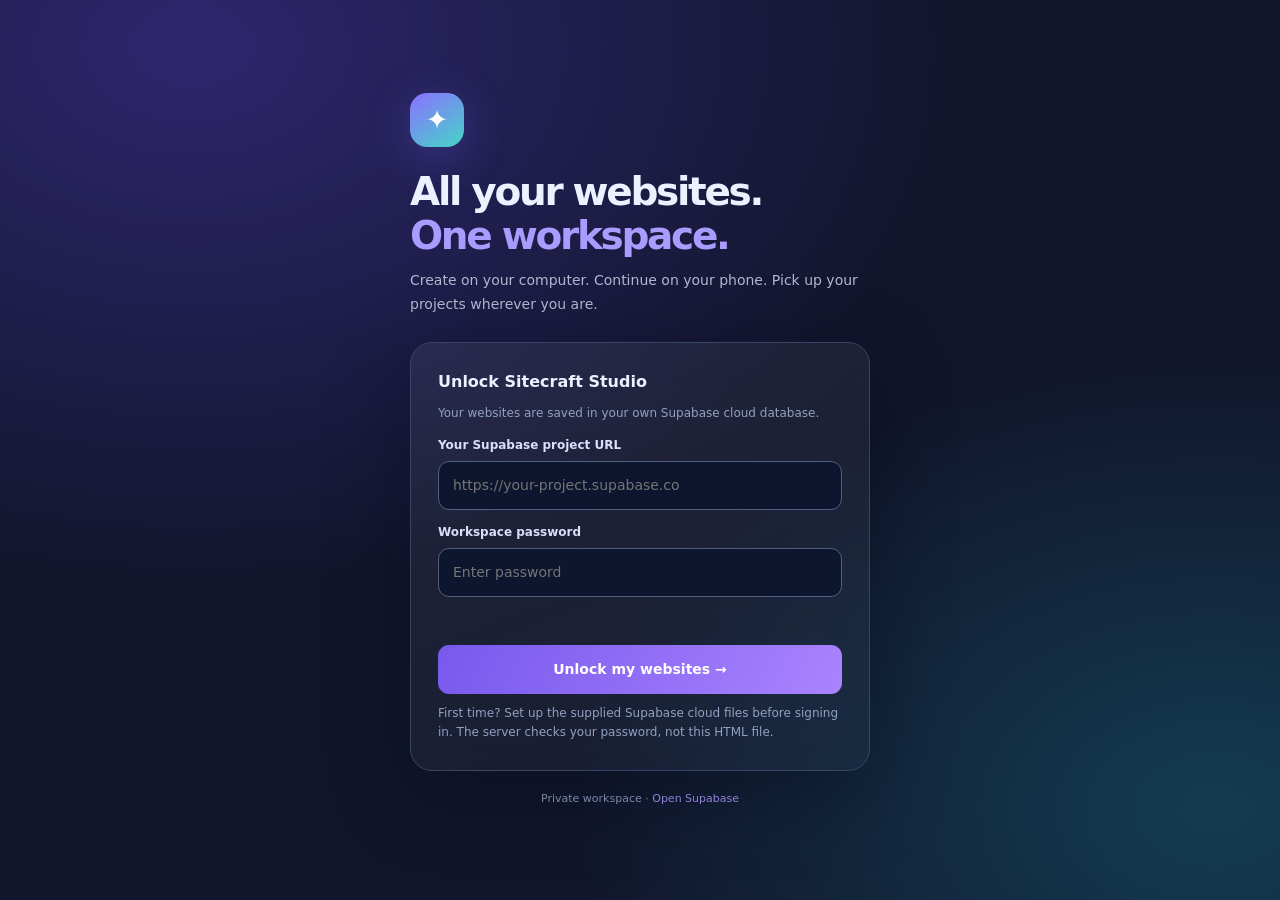
==== index (1).html @ 14c55285 "Add files via upload" ====
<!doctype html>
<html lang="en">
<head>
<meta charset="utf-8"><meta name="viewport" content="width=device-width,initial-scale=1">
<title>Sitecraft Studio — Visual Website Builder</title>
<style>
:root{color-scheme:dark;--bg:#0b1020;--panel:#11182a;--panel2:#151e32;--border:#2b344b;--muted:#919db7;--text:#f4f5ff;--purple:#9d83ff;--mint:#69e6bf;--shadow:0 18px 55px #0008}*{box-sizing:border-box}html,body{margin:0;height:100%}body{font:13px/1.5 Inter,ui-sans-serif,system-ui,-apple-system,BlinkMacSystemFont,"Segoe UI",sans-serif;background:var(--bg);color:var(--text);overflow:hidden}button,input,textarea,select{font:inherit}button{color:inherit;cursor:pointer}button:disabled{opacity:.4;cursor:not-allowed}input,textarea,select{outline:0}button:focus-visible,input:focus-visible,textarea:focus-visible,select:focus-visible{outline:2px solid #b3a3ff;outline-offset:2px}button{transition:background .14s,border .14s}button svg{height:17px;width:17px;flex-shrink:0;stroke:currentColor;stroke-width:1.85;fill:none;stroke-linecap:round;stroke-linejoin:round}svg{pointer-events:none}.app{height:100vh;height:100dvh;display:grid;grid-template-columns:265px minmax(400px,1fr) 292px;grid-template-rows:65px minmax(0,1fr)}.top{grid-column:1/-1;background:#101627;border-bottom:1px solid #293149;display:flex;justify-content:space-between;align-items:center;padding:0 18px;gap:14px;z-index:5}.top-left,.top-right,.top-center{display:flex;align-items:center;gap:11px;min-width:0}.top-left{width:310px}.top-center{flex:1;justify-content:center}.top-right{justify-content:flex-end}.logo{height:35px;width:35px;flex-shrink:0;background:linear-gradient(145deg,#9c7cff,#4bdcce);display:grid;place-items:center;border-radius:11px;box-shadow:0 4px 22px #7763ed47}.logo svg{height:21px;width:21px}.brand{font-size:16px;font-weight:900;letter-spacing:-.65px;white-space:nowrap}.brand em{font-style:normal;color:#b4a6ff}.app-name{width:174px;background:transparent;color:#eeeefd;border:1px solid transparent;border-radius:8px;padding:7px 9px;font-size:12px;font-weight:700;text-overflow:ellipsis}.app-name:hover,.app-name:focus{background:#1a2338;border-color:#485678}.save-pill{display:flex;gap:6px;align-items:center;color:#85d4ae;font-size:11px;white-space:nowrap}.save-dot{height:7px;width:7px;border-radius:50%;background:#69d4a5}.btn{display:inline-flex;align-items:center;justify-content:center;gap:7px;background:#222c43;color:#e9edfe;border:1px solid #39445e;border-radius:10px;padding:9px 12px;white-space:nowrap;font-weight:700;font-size:12px}.btn:hover{background:#303c57;border-color:#697898}.btn.primary{background:linear-gradient(120deg,#8566fa,#ad7afd);border-color:#b19dff;box-shadow:0 5px 17px #745af444;color:white}.btn.primary:hover{filter:brightness(1.1)}.btn.plain{background:transparent;border-color:transparent;color:#aeb9d0}.btn.plain:hover{background:#242e44;color:#fff}.btn.sm{padding:7px 9px}.btn.sq{padding:0;width:34px;height:34px}.btn.active{background:#534585;color:#fff;border-color:#9381eb}.btn.danger{color:#ffb8c3}.tool-group{display:flex;gap:5px;border-right:1px solid #333b51;padding-right:10px}.editor-sidebar{display:flex;flex-direction:column;min-height:0;background:#12192b;border-right:1px solid var(--border)}.tab-row{display:flex;padding:13px 11px 0;gap:4px;border-bottom:1px solid var(--border)}.tab{flex:1;border:0;border-bottom:2px solid transparent;background:none;color:#8593b1;padding:11px 0;font-size:11px;font-weight:800}.tab:hover{color:#fff}.tab.active{border-color:#a78dff;color:#d4caff}.side-head{padding:22px 19px 13px}.eyebrow{font-size:10px;letter-spacing:1.7px;text-transform:uppercase;font-weight:850;color:#9ea6c6}.side-head h2,.inspector-head h2{font-size:21px;letter-spacing:-.8px;margin:5px 0}.desc{font-size:11px;color:#8e9bb4;line-height:1.6;margin:0}.side-scroll{overflow:auto;min-height:0;padding:0 14px 20px;flex:1}.side-scroll::-webkit-scrollbar,.property-scroll::-webkit-scrollbar,.workspace::-webkit-scrollbar{width:8px;height:8px}.side-scroll::-webkit-scrollbar-thumb,.property-scroll::-webkit-scrollbar-thumb,.workspace::-webkit-scrollbar-thumb{background:#47516b;border-radius:8px}.sidebar-section-heading{display:flex;align-items:center;justify-content:space-between;margin:13px 1px 10px;color:#8d9abb;font-size:10px;font-weight:850;letter-spacing:1.3px;text-transform:uppercase}.side-list{display:flex;flex-direction:column;gap:7px}.page-row{min-height:47px;border:1px solid #303c57;background:#1a2339;border-radius:10px;padding:6px 7px;display:flex;align-items:center;gap:7px}.page-row.active{border-color:#9e88ff;background:#49397466;box-shadow:inset 3px 0 #a58cfb}.page-pick{display:flex;align-items:center;gap:9px;flex:1;min-width:0;background:transparent;border:0;text-align:left;padding:3px}.page-ic{color:#b3a4ff;display:grid;place-items:center}.page-ic svg{height:16px;width:16px}.page-pick span:last-child{min-width:0}.page-pick strong{display:block;font-size:12px;overflow:hidden;text-overflow:ellipsis;white-space:nowrap}.page-pick small{font-size:10px;color:#9aa6c0;display:block;overflow:hidden;text-overflow:ellipsis;white-space:nowrap}.subtle-icon{height:27px;width:26px;padding:0;display:grid;place-items:center;background:transparent;border:0;border-radius:7px;color:#8e9cbb}.subtle-icon:hover{background:#394563;color:white}.subtle-icon svg{width:15px;height:15px}.mini-link{color:#bca9ff;background:none;border:0;padding:5px 3px;font-weight:750;font-size:11px}.mini-link:hover{color:white}.subbox{padding:14px;background:#1b2439;border:1px dashed #424e6d;border-radius:12px;color:#aeb7ce;font-size:11px;line-height:1.75;margin-top:18px}.subbox strong{color:white}.subbox svg{vertical-align:middle;color:#ad9cfb}.full{width:100%}.block-search{border:1px solid #313e5c;background:#0d1426;color:#fff;width:100%;border-radius:10px;padding:11px 12px;margin:4px 0 18px}.block-group{display:grid;grid-template-columns:repeat(2,minmax(0,1fr));gap:9px}.block-choice{background:#1d273d;border:1px solid #354160;color:#e5ebfb;border-radius:12px;min-height:93px;display:flex;flex-direction:column;align-items:flex-start;justify-content:center;gap:8px;text-align:left;padding:12px;cursor:grab}.block-choice:hover{border-color:#9b85ff;background:#31294d}.block-choice:active{cursor:grabbing}.block-choice .block-choice-icon{width:33px;height:33px;display:grid;place-items:center;color:#beaaff;background:#8c6dff25;border-radius:9px}.block-choice strong{font-size:11px}.block-choice small{color:#93a0bc;font-size:10px}.layer-row{width:100%;display:flex;align-items:center;gap:9px;background:#1d273a;border:1px solid #303c55;border-radius:9px;padding:10px 9px;text-align:left;font-size:11px;margin-bottom:7px}.layer-row.active{background:#47397770;border-color:#a58bff}.layer-row span{flex:1;overflow:hidden;white-space:nowrap;text-overflow:ellipsis}.layer-row svg{width:14px;height:14px;color:#b7a7ff}.layer-row small{font-size:9px;color:#8190b0}.workspace-shell{position:relative;display:flex;flex-direction:column;min-width:0;min-height:0;background:#0b1020}.canvas-bar{height:55px;display:flex;align-items:center;justify-content:space-between;padding:0 18px;gap:12px;background:#141c2d;border-bottom:1px solid #2c3650;flex:none}.canvas-breadcrumb{display:flex;gap:8px;align-items:center;font-size:12px;white-space:nowrap;overflow:hidden;text-overflow:ellipsis}.canvas-breadcrumb span{color:#8997b5}.canvas-breadcrumb strong{color:#eee8ff}.bar-actions{display:flex;align-items:center;gap:7px}.zoom-readout{color:#aab6d1;font-size:11px;width:40px;text-align:center}.workspace{flex:1;overflow:auto;padding:38px 35px 100px;background-image:radial-gradient(#3b455d78 .8px,transparent .9px);background-size:17px 17px;background-color:#0d1322;min-width:0;min-height:0}.artboard-holder{position:relative;margin:0 auto;transition:width .12s,height .12s}.artboard{width:1080px;transform-origin:top left;position:absolute;top:0;left:0;overflow:hidden;box-shadow:0 20px 90px #0009,0 0 0 1px #fff3;background:#fff;touch-action:pan-y}.artboard.show-grid:before{content:"";position:absolute;inset:0;z-index:0;pointer-events:none;background-image:linear-gradient(#7772 1px,transparent 1px),linear-gradient(90deg,#7772 1px,transparent 1px);background-size:20px 20px}.artboard-element{position:absolute;cursor:move;user-select:none;border:1px solid transparent;display:flex;overflow:visible;touch-action:none}.artboard-element .object-content{width:100%;height:100%;display:flex;align-items:center;min-width:0;min-height:0;overflow:hidden;pointer-events:none;white-space:pre-wrap;overflow-wrap:anywhere}.artboard-element .object-content>a,.artboard-element .object-content>div{pointer-events:none}.artboard-element img{height:100%;width:100%;object-fit:cover;pointer-events:none;user-select:none}.artboard-element:hover{outline:1px solid #aa96ffab;outline-offset:2px}.artboard-element.selected{outline:2px solid #876bff;outline-offset:1px;z-index:100!important}.artboard-element.editing .object-content{pointer-events:auto;cursor:text;user-select:text}.artboard-element.editing{cursor:text}.handle{position:absolute;width:12px;height:12px;background:white;border:2px solid #8167f3;border-radius:3px;z-index:15}.handle.br{bottom:-7px;right:-7px;cursor:nwse-resize}.handle.b{bottom:-7px;left:calc(50% - 6px);cursor:ns-resize}.handle.r{top:calc(50% - 6px);right:-7px;cursor:ew-resize}.object-label{position:absolute;left:0;bottom:calc(100% + 9px);font-size:11px;padding:5px 8px;border-radius:7px;background:#7258dd;color:#fff;white-space:nowrap;font-weight:800;box-shadow:0 4px 10px #0004}.empty-stage{position:absolute;top:185px;left:50%;transform:translateX(-50%);text-align:center;color:#667087;width:440px;max-width:85%;pointer-events:none}.empty-art-icon{width:60px;height:60px;display:grid;place-items:center;margin:0 auto 17px;background:#ece9ff;color:#8c72fc;border-radius:20px}.empty-art-icon svg{width:26px;height:26px}.empty-stage h3{font-size:24px;color:#333955;letter-spacing:-1px;margin:0 0 8px}.empty-stage p{font-size:13px;line-height:1.65}.floating-tools{position:absolute;left:50%;bottom:18px;transform:translateX(-50%);display:flex;align-items:center;gap:6px;background:#19233aee;border:1px solid #53617c;padding:7px;border-radius:13px;box-shadow:0 10px 36px #0008;white-space:nowrap;z-index:2;backdrop-filter:blur(12px)}.property-panel{background:#151c2f;border-left:1px solid var(--border);display:flex;flex-direction:column;min-height:0}.inspector-head{padding:22px 19px 17px;border-bottom:1px solid var(--border)}.property-scroll{overflow:auto;flex:1;padding:17px 17px 36px}.section-title{color:#a6b1cf;font-size:10px;letter-spacing:1.4px;font-weight:900;text-transform:uppercase;margin:21px 0 13px}.section-title:first-child{margin-top:0}.field{margin:0 0 15px}.field label{font-size:11px;font-weight:750;color:#c0c9df;display:block;margin:0 0 6px}.field input:not([type=checkbox]):not([type=color]):not([type=file]),.field select,.field textarea{background:#0e1628;color:#f5f7ff;border:1px solid #34415e;border-radius:9px;padding:10px 11px;width:100%;font-size:12px;min-width:0}.field textarea{min-height:85px;resize:vertical;line-height:1.6}.field select{appearance:auto}.field input[type=color]{width:44px;height:36px;background:#12192b;border:1px solid #3a4662;border-radius:8px;padding:3px;cursor:pointer}.field small{font-size:10px;color:#8896b3;display:block;margin-top:5px;line-height:1.5}.field-grid{display:grid;grid-template-columns:1fr 1fr;gap:9px}.field-grid .field{margin-bottom:12px}.color-field{display:flex;align-items:center;gap:9px}.color-field code{color:#c1c9e2;font-size:11px}.control-foot{display:flex;flex-wrap:wrap;gap:7px;border-top:1px solid #34405a;padding-top:18px;margin-top:15px}.control-foot .btn{flex:1}.no-selection{text-align:center;border:1px dashed #444e69;border-radius:14px;padding:35px 15px;margin-top:20px}.no-selection svg{width:32px;height:32px;color:#a58cf9;margin-bottom:14px}.no-selection strong{display:block;font-size:14px}.no-selection p{color:#9ca9c3;font-size:11px;line-height:1.65}.info-tip{font-size:11px;color:#9ba8be;line-height:1.7;background:#1d283f;border:1px solid #34435f;padding:12px;border-radius:11px;margin-top:16px}.info-tip b{color:#fff}.modal-backdrop{position:fixed;inset:0;background:#070a15d9;z-index:30;display:none;align-items:center;justify-content:center;padding:20px;backdrop-filter:blur(7px)}.modal-backdrop.show{display:flex}.modal{background:#151d31;border:1px solid #46516e;border-radius:20px;box-shadow:0 30px 110px #000c;width:min(920px,95vw);max-height:90vh;display:flex;flex-direction:column;overflow:hidden}.modal-head{display:flex;align-items:center;justify-content:space-between;gap:10px;padding:22px 24px;border-bottom:1px solid #333e58}.modal-head h2{margin:0;font-size:22px;letter-spacing:-.8px}.modal-inner{overflow:auto;padding:24px}.template-grid{display:grid;grid-template-columns:repeat(3,minmax(0,1fr));gap:16px}.template-tile{background:#1d273f;border:1px solid #3b4660;border-radius:13px;padding:10px;text-align:left;min-width:0}.template-tile:hover{border-color:#a38cff;background:#283451}.template-thumb{height:155px;border-radius:8px;position:relative;overflow:hidden;padding:19px 16px}.template-thumb .fakebar{width:70%;height:6px;border-radius:6px;background:currentColor;opacity:.35;margin-bottom:23px}.template-thumb .fakeheadline{height:13px;width:75%;border-radius:9px;background:currentColor;margin-bottom:10px}.template-thumb .fakeheadline.short{width:51%}.template-thumb .fakebtn{width:62px;height:18px;border-radius:5px;background:#9a7bfb;margin-top:19px}.template-thumb .fakeart{position:absolute;right:-27px;bottom:-40px;width:132px;height:132px;border-radius:38px;background:linear-gradient(35deg,#977effa8,#b5f9ffbb);transform:rotate(-23deg)}.template-tile strong{display:block;margin:11px 5px 2px;font-size:13px}.template-tile small{display:block;margin:0 5px 9px;color:#9da9c4}.modal-note{font-size:11px;color:#b1bed6;margin:0 0 16px;line-height:1.65}.preview-modal{width:min(1280px,97vw);height:min(900px,95vh)}.preview-body{background:#0d1322;flex:1;min-height:0;display:flex;justify-content:center;padding:17px;overflow:auto}.preview-body iframe{border:0;background:white;width:100%;height:100%;box-shadow:0 12px 40px #0008}.preview-body iframe.mobile{width:390px;max-width:100%;flex:none}.preview-body iframe.tablet{width:768px;max-width:100%;flex:none}.hidden{display:none!important}.toast{position:fixed;left:50%;bottom:82px;transform:translateX(-50%);background:#29384e;color:white;padding:11px 17px;border-radius:11px;border:1px solid #52647c;box-shadow:var(--shadow);z-index:60;display:none;max-width:90vw;text-align:center;font-size:12px}.toast.show{display:block}.mobile-toggle{display:none}
@media(max-width:1400px){.app{grid-template-columns:245px minmax(300px,1fr) 268px}.brand{font-size:14px}.top-left{width:270px}.app-name{width:132px}.top{padding:0 11px;gap:7px}.btn{padding:8px 9px}.workspace{padding:30px 23px 95px}}@media(max-width:1080px){.app{grid-template-columns:230px minmax(290px,1fr)}.property-panel{position:absolute;right:0;top:65px;bottom:0;z-index:7;width:min(292px,80vw);box-shadow:-14px 0 40px #0009}.property-panel:not(.open){display:none}.mobile-toggle{display:inline-flex}.top-center .tool-group{display:none}.top-left{width:auto}.top-right .save-pill{display:none}}@media(max-width:700px){.app{grid-template-columns:1fr;grid-template-rows:61px 1fr}.editor-sidebar{position:absolute;top:61px;bottom:0;left:0;width:min(260px,86vw);z-index:9;box-shadow:14px 0 50px #000a}.editor-sidebar:not(.open){display:none}.top-center{display:none}.top-left .app-name{width:125px}.top .btn.export-label{font-size:0;gap:0}.top .btn.export-label svg{height:18px;width:18px}.workspace{padding:24px 17px 90px}.canvas-bar{padding:0 10px}.floating-tools{bottom:14px}.top-right{gap:5px}.top{padding:0 9px}}
<!-- exported page styles generated separately -->

/* Rich widgets */
.widget-placeholder{width:100%;height:100%;display:grid;place-items:center;background:#eceffa;color:#676c84;border-radius:10px;font-size:16px;text-align:center}.widget-list{margin:0;width:100%;padding-left:1.5em;line-height:1.6}.widget-quote{width:100%;margin:0;font-size:1em;line-height:1.4}.widget-quote footer,.widget-quote small{display:block;font-size:.58em;opacity:.75;margin-top:15px}.widget-card{display:flex;flex-direction:column;justify-content:center;width:100%;height:100%;gap:12px}.widget-card .emoji{font-size:39px}.widget-card strong,.widget-card b{font-size:1em;line-height:1.2}.widget-card p{font-size:.65em;line-height:1.5;font-weight:400;margin:0}.widget-icon{display:grid;place-items:center;width:100%;height:100%}.widget-gallery{display:grid;grid-template-columns:repeat(3,minmax(0,1fr));gap:10px;width:100%;height:100%;overflow:hidden}.widget-gallery img{width:100%;height:100%;object-fit:cover;border-radius:9px}.widget-gallery a{display:block;min-width:0;min-height:0;overflow:hidden}.widget-gallery .widget-placeholder{grid-column:span 3}.widget-social{display:flex;align-items:center;gap:10px;flex-wrap:wrap;width:100%}.widget-social a,.widget-social span{background:#e9e7fb;color:#4336aa;padding:9px 13px;border-radius:9px;text-decoration:none;font-weight:700;font-size:14px}.widget-progress{width:100%;height:100%;border-radius:inherit;overflow:hidden;background:inherit}.widget-progress span{display:block;height:100%;border-radius:inherit}.widget-form{width:100%;height:100%;display:flex;flex-direction:column;justify-content:space-around;gap:10px;overflow:auto;font-size:14px;color:inherit}.widget-form label,.widget-form .widget-field,.widget-field{display:flex;flex-direction:column;gap:5px;min-width:0;font-size:14px;font-weight:600;color:inherit;width:100%}.widget-form label div,.widget-field input,.widget-field textarea,.widget-field select,.widget-form input,.widget-form textarea,.widget-form select{display:block;border:1px solid #dfe3ee;border-radius:8px;padding:11px;background:white;color:#212b42;width:100%;min-height:39px;font:inherit;font-weight:400}.widget-form textarea,.widget-field textarea{min-height:75px;resize:vertical}.widget-form button,.widget-form .fake-submit{font:inherit;border:0;background:#6554d9;color:white;font-weight:750;padding:12px;border-radius:8px;display:block;text-align:center;cursor:pointer}.widget-form-status{font-size:12px;line-height:1.4;color:#444d78}.widget-check,.widget-checkbox{display:flex;align-items:center;gap:12px;width:100%;height:100%;font-size:inherit}.widget-checkbox input{width:19px;height:19px}.widget-faq{width:100%;height:100%;overflow:auto}.widget-faq details,.widget-faq>div{padding:11px 13px;border-bottom:1px solid #e3e5ed;text-align:left}.widget-faq summary{cursor:pointer;list-style:revert;font-weight:700;font-size:16px}.widget-faq>div{display:flex;justify-content:space-between;font-size:16px;font-weight:700}.widget-faq p{font-size:14px;line-height:1.5;margin:14px 0}.widget-tabs{width:100%;height:100%;display:flex;flex-direction:column;gap:14px}.widget-tabs>div:first-child,.widget-tab-buttons{display:flex;gap:8px;border-bottom:1px solid #e7e7ef;flex-wrap:wrap}.widget-tabs b,.widget-tab-buttons button{padding:10px 14px;border:0;background:transparent;color:inherit;font-size:15px;cursor:pointer}.widget-tabs .on,.widget-tab-buttons [aria-selected=true]{border-bottom:3px solid #6958d8;color:#5846c4}.widget-tabs p,.widget-tab-panel{font-size:16px;line-height:1.6;margin:0;padding:4px}.widget-tab-panel[hidden]{display:none!important}.widget-table,.widget-table-scroller{width:100%;height:100%;border-collapse:collapse}.widget-table-scroller{overflow:auto}.widget-table th,.widget-table td{padding:13px;border:1px solid #e1e2ec;font-size:15px;text-align:left}.widget-table th{background:#eeecfa}.widget-stats{display:flex;align-items:center;justify-content:space-around;gap:10px;width:100%;height:100%}.widget-stats>div{text-align:center;display:flex;flex-direction:column;gap:4px}.widget-stats strong{font-size:36px}.widget-stats small{font-size:13px}.widget-pricing{display:flex;flex-direction:column;gap:10px;width:100%;height:100%;font-size:15px;overflow:auto}.widget-pricing>b,.widget-pricing>strong{font-size:24px}.widget-pricing .price{font-size:36px;font-weight:850}.widget-pricing p{font-size:14px;margin:0 0 3px}.widget-pricing span{font-size:14px}.widget-pricing em,.widget-pricing>a{margin-top:auto;padding:11px;text-align:center;color:white;background:#6a57d8;border-radius:9px;font-style:normal;text-decoration:none;font-weight:700}.widget-countdown{width:100%;height:100%;display:flex;align-items:center;justify-content:center;flex-direction:column;gap:3px}.widget-countdown small{font-size:14px}.widget-countdown strong{font-size:29px;letter-spacing:2px}.custom-html-frame,.site-item iframe:not(.site-video){width:100%;height:100%;border:0;border-radius:inherit}.site-item audio{width:100%}.widget-link{color:inherit;text-decoration:underline;text-underline-offset:4px}.site-item[data-kind="spacer"]{pointer-events:none}



.widget-product{height:100%;width:100%;display:flex;flex-direction:column;gap:9px;font-size:15px}.widget-product-image{height:49%;width:100%;display:grid;place-items:center;background:#e8eaf4;border-radius:12px;color:#7c8499;overflow:hidden}.widget-product-image img{object-fit:cover;width:100%;height:100%}.widget-product strong,.widget-product b{font-size:20px}.widget-product .product-price,.widget-product>strong{font-size:26px;font-weight:850}.widget-product p{font-size:14px;line-height:1.5;margin:0}.widget-product a,.widget-product>span{margin-top:auto;background:#6754d4;text-decoration:none;color:#fff;text-align:center;padding:12px;border-radius:10px;font-weight:700}.widget-search{display:flex;align-items:center;width:100%;height:100%;gap:10px;background:#f3f4fc;color:#7e879b;padding:8px 14px;border-radius:inherit}.widget-search input{flex:1;min-width:0;background:transparent;border:0;outline:0;color:#222a45;font:inherit}.widget-search button{background:#6c58db;border:0;color:#fff;padding:8px 13px;border-radius:8px;cursor:pointer;font-size:21px}.widget-search small{position:absolute;font-size:12px;top:100%;left:5px;color:#c04954}.widget-carousel{width:100%;height:100%;position:relative;overflow:hidden;display:grid;place-items:center;border-radius:inherit}.widget-carousel img{width:100%;height:100%;object-fit:cover}.widget-carousel .widget-slide{display:none}.widget-carousel .widget-slide.active{display:block}.widget-carousel button,.widget-carousel>span{position:absolute;top:50%;transform:translateY(-50%);background:#16172e99;border:0;border-radius:50%;width:41px;height:41px;font-size:27px;display:grid;place-items:center;color:#fff;cursor:pointer}.widget-carousel-prev{left:13px}.widget-carousel-next{right:13px}.widget-popup{display:flex;width:100%;height:100%}.widget-popup-trigger,.widget-popup-preview{width:100%;height:100%;border:0;background:transparent;color:inherit;font:inherit;display:grid;place-items:center;cursor:pointer}.widget-popup dialog{width:min(490px,90vw);max-height:75vh;overflow:auto;padding:36px;background:#fff;color:#222b44;border:1px solid #e1e2ed;border-radius:19px;box-shadow:0 25px 90px #0005}.widget-popup dialog::backdrop{background:#14172899}.widget-popup dialog h2{font-size:26px;margin:0 25px 18px 0}.widget-popup dialog p{font-size:17px;line-height:1.55;white-space:pre-wrap}.widget-popup-close{position:absolute;top:13px;right:15px;background:#f1eff8;border:0;border-radius:50%;width:34px;height:34px;cursor:pointer;font-size:22px}.widget-popup dialog:not([open]){display:none}
@media(max-width:700px){.site-item[data-kind="carousel"]{height:255px!important}.site-item[data-kind="product"]{min-height:485px!important}.site-item[data-kind="popup"]{height:55px!important}.site-item[data-kind="search"]{height:62px!important}}

/* Sitecraft Studio 3 – calmer, beginner-first visual language */
:root{color-scheme:light;--bg:#eff2f9;--panel:#fff;--panel2:#f8f9fe;--border:#e2e6f1;--muted:#6b7590;--text:#1b2341;--purple:#735bdd;--mint:#15b88a;--shadow:0 16px 45px #24254c18}
body{background:#eef1f8;color:#19223a;font-size:13px}.app{grid-template-columns:282px minmax(375px,1fr) 308px;grid-template-rows:68px minmax(0,1fr)}
.top{background:#fff;border-bottom:1px solid #e3e6ef;color:#1c2440;box-shadow:0 3px 15px #252a4910}.logo{background:linear-gradient(135deg,#6954e6,#aa8cff);box-shadow:0 6px 18px #725de42f}.brand{font-size:17px;letter-spacing:-.8px}.brand em{color:#6e55df}.app-name{color:#4e5671;background:#f5f6fb;border:1px solid #e8eaf4;padding:8px 9px;font-size:12px}.app-name:hover,.app-name:focus{background:#fff;border-color:#a69ae8}.save-pill{color:#3e876e}.save-dot{background:#18bd8e}.btn{background:#fff;color:#3d4967;border:1px solid #e1e4ef;border-radius:10px;padding:9px 12px;box-shadow:0 1px 2px #15213d08;font-weight:750}.btn:hover{background:#f3f2ff;border-color:#c1b7ff}.btn.plain{background:transparent;border-color:transparent;box-shadow:none}.btn.plain:hover{background:#f0effb;color:#5a4bc3}.btn.primary{background:#6d57df;border-color:#6d57df;color:#fff;box-shadow:0 5px 17px #6d57df2a}.btn.primary:hover{background:#5a43d8}.btn.danger{color:#c74659;border-color:#f2dbe1}.btn:disabled{opacity:.45}.add-top{background:#f2efff;border-color:#ded8ff;color:#6650d2}.top-right{gap:9px}.top-left{width:375px;gap:10px}.top-center{min-width:110px}.tool-group{border:1px solid #e8e9f2;border-radius:9px}.editor-sidebar{background:#fff;border-right:1px solid #e4e7f1;box-shadow:1px 0 7px #d6dbe513}.persistent-pages{padding:18px 15px 14px;background:#fff;border-bottom:1px solid #e7e9f2}.persistent-title{display:flex;align-items:center;justify-content:space-between;font-size:10px;font-weight:850;letter-spacing:1.5px;color:#737f98;padding:0 3px 11px}.persistent-title button{background:#edeaff;border:1px solid #ded8ff;color:#6d55d8;border-radius:8px;padding:5px 9px;font-size:11px;font-weight:800}.persistent-title button:hover{background:#e5deff}.page-rail{max-height:153px;overflow-y:auto;display:flex;flex-direction:column;gap:4px}.rail-page{width:100%;min-height:42px;display:flex;gap:10px;align-items:center;text-align:left;background:transparent;border:1px solid transparent;border-radius:9px;padding:6px 9px;color:#47536d}.rail-page:hover{background:#f7f7fd}.rail-page.active{background:#f0edff;color:#5141c1;border-color:#e3ddff}.rail-page-icon{width:29px;height:29px;border-radius:8px;background:#f1f2fa;color:#69718f;display:grid;place-items:center;flex-shrink:0;font-size:19px}.rail-page.active .rail-page-icon{background:#ded8ff;color:#5843d1}.rail-page-icon svg{width:16px;height:16px;stroke:currentColor;stroke-width:1.9;fill:none}.rail-page-copy{min-width:0;flex:1;display:flex;flex-direction:column}.rail-page-copy strong{font-size:12px;white-space:nowrap;overflow:hidden;text-overflow:ellipsis}.rail-page-copy small{font-size:10px;color:#929bb0}.rail-chevron{font-size:19px;color:#9ca7ba}.tab-row{background:#fff;padding:12px 14px 0;gap:7px;border-bottom:1px solid #e7e9f3}.tab{color:#8b96af;font-size:12px;padding:10px 0;border-bottom:2px solid transparent}.tab.active{color:#6551d8;border-color:#7058e4}.tab:hover{color:#594ac0}.side-head{padding:16px 18px 12px}.eyebrow{color:#9ca1b5;font-weight:850;letter-spacing:1.4px}.side-head h2,.inspector-head h2{color:#212941;margin:3px 0 4px;font-size:21px;letter-spacing:-.8px}.desc{color:#7d87a0;font-size:11px}.side-scroll{padding:0 14px 28px}.block-search{background:#f8f9fc;color:#222a47;border:1px solid #dfe3ee;border-radius:10px;margin:2px 0 16px;padding:12px}.block-search:focus{outline:2px solid #a799ff}.palette-section{margin:0 0 23px}.palette-title{font-size:10px;text-transform:uppercase;color:#919ab0;letter-spacing:1.25px;font-weight:850;margin:4px 2px 11px}.block-group{display:grid;grid-template-columns:repeat(2,minmax(0,1fr));gap:9px}.block-choice{background:#fff;color:#303954;border:1px solid #e5e7f0;border-radius:12px;min-height:83px;display:flex;flex-direction:column;align-items:flex-start;justify-content:flex-start;gap:6px;padding:11px;box-shadow:0 2px 6px #21254c06}.block-choice:hover{background:#f7f5ff;border-color:#b5a7f5;transform:translateY(-1px)}.block-choice .block-choice-icon{background:#f0edff;color:#735ade;border-radius:9px;width:31px;height:31px}.block-choice strong{font-size:11px}.block-choice small{color:#8b94aa;line-height:1.35;font-size:10px}.preset-list{display:flex;flex-direction:column;gap:6px}.preset-choice{display:grid;grid-template-columns:25px 1fr;grid-template-rows:auto auto;column-gap:10px;text-align:left;padding:10px;border:1px solid #dedff0;background:#fbfaff;border-radius:10px;color:#313c59}.preset-choice:hover{border-color:#a89af1;background:#f3efff}.preset-choice>span{grid-row:span 2;background:#ebe4ff;border-radius:8px;display:grid;place-items:center;color:#6950d2}.preset-choice strong{font-size:11px}.preset-choice small{font-size:10px;color:#8790a5}.sidebar-section-heading,.section-title{color:#79839a}.page-row,.layer-row{background:#fff;border:1px solid #e6e9f2;color:#273453}.page-row.active,.layer-row.active{background:#f1eeff;border-color:#bdb0ff}.page-pick,.page-pick strong{color:#29334f}.page-pick small{color:#929bb0}.page-ic{background:#eeecfa;color:#7564d8}.subbox,.info-tip{background:#f7f7ff;border:1px solid #e3e0f9;border-radius:12px;color:#69748e;line-height:1.6}.subbox strong,.info-tip b{color:#5952aa}.no-selection{color:#65708b}.workspace-shell{background:#edf1f8}.canvas-bar{background:#fff;border-bottom:1px solid #e2e6ef;color:#728099}.canvas-breadcrumb strong{color:#2c3652}.workspace{background:radial-gradient(circle at 45% 30%,#f7f8ff,#eaedf6 75%)}.artboard{box-shadow:0 16px 55px #2831512b,0 0 0 1px #d7dce9}.artboard.show-grid:before{background-image:linear-gradient(#aeb5c321 1px,transparent 1px),linear-gradient(90deg,#aeb5c321 1px,transparent 1px)}.artboard-element.selected{outline:2px solid #765fe9;outline-offset:0}.object-label{background:#7159df}.floating-tools{background:#fff;box-shadow:0 11px 32px #27305330;border:1px solid #dee1ee;color:#3c4563;bottom:16px;padding:7px 9px}.floating-tools .btn{border:0;background:#f5f5fb}.floating-tools .btn.primary{background:#6d55dd;color:#fff}.floating-tools .btn.plain{background:transparent}.floating-label{padding:0 8px;font-size:10px;color:#9ca5b7;font-weight:800;letter-spacing:.2px}.property-panel{background:#fff;border-left:1px solid #e3e7f0}.inspector-head{padding:19px 18px 17px;border-bottom:1px solid #e6e9f2}.property-scroll{padding:17px 18px 32px}.field label{color:#4f5a75;font-size:11px;font-weight:750}.field input:not([type=checkbox]):not([type=color]):not([type=file]),.field textarea,.field select{background:#fff;color:#24304b;border:1px solid #dfe3ee;border-radius:9px;padding:10px 11px;box-shadow:0 1px 2px #17214108}.field input:focus,.field textarea:focus,.field select:focus{border-color:#9e8bef;outline:1px solid #a998fb}.field small{color:#8c96ab}.field input[type=color]{background:#fff;border-color:#dfe4ee}.color-field{background:#f8f9fc;border-color:#e6e8f1}.color-field code{color:#6b7690}.transparent-toggle{display:flex!important;gap:7px;align-items:center;margin-top:9px!important;font-size:11px!important;font-weight:500!important}.transparent-toggle input{accent-color:#6d57df}.modal-backdrop{background:#11172d9c}.modal{background:#fff;color:#232d48;border:1px solid #e4e7f0;box-shadow:0 25px 90px #10193445}.modal-head{border-color:#e6e9f2}.modal-head h2{color:#202943}.template-tile{color:#283252}.toast{background:#27304c;color:#fff}
@media(max-width:1400px){.app{grid-template-columns:260px minmax(330px,1fr) 280px}.top-left{width:330px}}@media(max-width:1100px){.app{grid-template-columns:245px minmax(290px,1fr)}.property-panel{top:68px;width:min(306px,85vw);box-shadow:-14px 0 35px #2126432a}.top-left{width:auto}}@media(max-width:700px){.app{grid-template-columns:1fr;grid-template-rows:61px minmax(0,1fr)}.editor-sidebar{top:61px;width:min(290px,86vw);box-shadow:12px 0 30px #21264338}.top .add-top{font-size:0;gap:0}.top .add-top:before{content:'+';font-size:20px}.top-left .brand{display:none}.floating-label{display:none}.floating-tools .btn{padding:9px 10px}.floating-tools{gap:1px}.top-right{gap:4px}.top-right .btn{padding:9px 8px}.property-panel{top:61px}}


/* ─── Sitecraft Cloud library + login ─── */
.cloud-gate,.cloud-library{position:fixed;inset:0;z-index:90;overflow:auto;font:14px/1.5 Inter,ui-sans-serif,system-ui,-apple-system,"Segoe UI",sans-serif}
.cloud-gate{background:radial-gradient(ellipse 60% 60% at 15% 5%,#4b36af80,transparent),radial-gradient(ellipse 50% 50% at 95% 90%,#19879a55,transparent),#11162c;display:flex;align-items:center;justify-content:center;padding:30px 18px;color:#edf0ff}
.cloud-gate.hidden{display:none}.cloud-gate-inner{width:min(460px,100%)}
.cloud-gate-logo{height:54px;width:54px;border-radius:17px;display:grid;place-items:center;background:linear-gradient(145deg,#8b70ff,#44d6c8);color:white;font-size:27px;font-weight:900;box-shadow:0 10px 45px #6964fd4f;margin-bottom:23px}
.cloud-gate h1{font-size:39px;letter-spacing:-2.3px;line-height:1.12;font-weight:850;margin:0 0 12px}
.cloud-gate h1 span{color:#aa9bff}.cloud-gate .gate-sub{color:#b1b9d1;font-size:14px;line-height:1.7;margin:0 0 25px}
.cloud-auth-card{border:1px solid #394467;padding:27px;border-radius:22px;background:linear-gradient(160deg,#ffffff11,#ffffff07);box-shadow:0 22px 80px #0507165e;backdrop-filter:blur(20px)}
.cloud-auth-card label{display:block;font-weight:750;font-size:12px;color:#dae0fb;margin:13px 0 7px}
.cloud-auth-card input{width:100%;border:1px solid #515e80;background:#0d162e;color:#fff;border-radius:11px;padding:13px 14px;font-size:14px}
.cloud-auth-card input:focus{border-color:#aa9aff;outline:2px solid #735ae950}
.cloud-auth-card button[type=submit]{width:100%;margin-top:21px;background:linear-gradient(120deg,#7759ec,#aa83ff);border:0;border-radius:11px;padding:14px;color:#fff;font-weight:850;font-size:14px;cursor:pointer}
.cloud-auth-card button:disabled{opacity:.6}.cloud-auth-card .gate-error{color:#ffb4bf;font-size:12px;min-height:18px;margin-top:9px}
.cloud-auth-card p{color:#91a1c1;font-size:12px;line-height:1.6;margin:10px 0 0}.cloud-gate-foot{text-align:center;color:#93a1c3;font-size:11px;margin:20px 0 0}
.cloud-gate-foot a,.cloud-auth-card a{color:#ad9cff;text-decoration:none}
body:not(.unlocked) .app{visibility:hidden}
.cloud-library{display:none;background:#f5f7fc;z-index:80;color:#24304b;padding:0}
.cloud-library.show{display:block}.cloud-library button{cursor:pointer}
.cloud-lib-header{height:77px;background:#fff;border-bottom:1px solid #e6e9f3;display:flex;align-items:center;justify-content:space-between;padding:0 max(24px,calc((100vw - 1190px)/2));gap:16px}
.cloud-lib-brand{display:flex;gap:12px;align-items:center;font-size:17px;font-weight:850;letter-spacing:-.6px}
.cloud-lib-brand-mark{height:38px;width:38px;border-radius:12px;background:linear-gradient(145deg,#805feb,#43c7c0);color:white;display:grid;place-items:center;font-size:23px}
.cloud-lib-header-right{display:flex;align-items:center;gap:10px}.cloud-lib-btn{border:1px solid #dce2ee;border-radius:10px;background:#fff;color:#34405f;padding:10px 14px;font-weight:750;font-size:12px}
.cloud-lib-btn.primary{background:#735adf;color:white;border-color:#735adf}.cloud-lib-btn:hover{filter:brightness(.97)}
.cloud-lib-main{max-width:1190px;padding:45px 25px 90px;margin:auto}
.cloud-lib-greeting{font-size:11px;font-weight:850;letter-spacing:1.5px;color:#8171d2;text-transform:uppercase}
.cloud-lib-title{font-size:38px;line-height:1.08;letter-spacing:-1.9px;margin:8px 0 9px;font-weight:850}.cloud-lib-sub{font-size:14px;color:#7e8ba1;margin:0}
.cloud-lib-banner{margin:30px 0 33px;padding:21px 24px;background:linear-gradient(115deg,#2f2869,#6e55c6);color:white;display:flex;align-items:center;justify-content:space-between;gap:20px;border-radius:18px}
.cloud-lib-banner strong{font-size:17px;display:block}.cloud-lib-banner small{font-size:12px;display:block;opacity:.78;margin-top:3px}
.cloud-lib-banner button{padding:11px 16px;background:#fff;border:0;border-radius:9px;color:#4936a1;font-weight:850;white-space:nowrap}
.cloud-lib-row{display:flex;justify-content:space-between;align-items:center;gap:15px;margin:0 0 17px}.cloud-lib-row h2{font-size:18px;margin:0}
.cloud-lib-search{border:1px solid #dfe4f0;background:#fff;border-radius:10px;padding:12px 15px;width:min(300px,50vw);color:#222b45}
.cloud-project-grid{display:grid;grid-template-columns:repeat(3,minmax(0,1fr));gap:20px}
.cloud-project-card{border:1px solid #e1e5f0;background:#fff;border-radius:16px;overflow:hidden;box-shadow:0 7px 28px #222c4e0a;transition:box-shadow .15s,transform .15s}
.cloud-project-card:hover{transform:translateY(-2px);box-shadow:0 16px 40px #29356118}
.cloud-card-preview{height:145px;position:relative;background:linear-gradient(125deg,#dcd7fb,#f0efff 52%,#d5f9f3);display:flex;align-items:center;justify-content:center;overflow:hidden}
.cloud-faux-window{width:75%;height:74%;border:4px solid #fff;border-radius:8px;background:#ffffffcc;box-shadow:0 6px 30px #554d962e;padding:12px}.cloud-faux-window i{display:inline-block;width:6px;height:6px;border-radius:50%;background:#af9ff3;margin:0 2px}
.cloud-faux-window div{width:59%;height:11px;background:#cbc5f5;border-radius:4px;margin:15px 0 8px}.cloud-faux-window b{display:block;width:75%;height:6px;border-radius:4px;background:#e6e5f5}.cloud-faux-window em{display:block;background:#9275e9;width:45px;height:14px;border-radius:4px;margin-top:11px}
.cloud-card-icon{position:absolute;bottom:12px;right:15px;color:#6d5ad1;font-size:30px}
.cloud-card-info{padding:18px 19px 12px}.cloud-card-info h3{font-size:16px;margin:0 0 4px;white-space:nowrap;overflow:hidden;text-overflow:ellipsis}.cloud-card-info p{font-size:11px;color:#8793a9;margin:0}
.cloud-card-buttons{display:flex;gap:6px;padding:0 15px 15px;align-items:center}
.cloud-open-btn{background:#eeeafa;color:#6046c9;border:0;border-radius:9px;padding:11px 13px;font-weight:850;font-size:12px;flex:1;display:flex;justify-content:space-between}
.cloud-mini-btn{background:#f7f8fc;border:1px solid #e8ebf3;border-radius:9px;color:#5b6280;width:38px;height:36px;font-size:18px}
.cloud-mini-btn.danger{color:#c85e75}.cloud-mini-btn:hover{background:#eeeefa}
.cloud-empty{grid-column:1/-1;text-align:center;border:2px dashed #dfe3f2;border-radius:19px;padding:75px 15px;background:#ffffff9c}
.cloud-empty>div{display:grid;place-items:center;font-size:31px;background:#eeeafb;border-radius:16px;color:#745ddc;width:60px;height:60px;margin:0 auto 17px}
.cloud-empty h3{font-size:21px;letter-spacing:-.5px;margin:0}.cloud-empty p{color:#8995a9;max-width:450px;margin:8px auto 19px}
.cloud-lib-footer{border-top:1px solid #e3e7f1;margin-top:34px;padding-top:20px;display:flex;gap:12px;align-items:center;flex-wrap:wrap}.cloud-lib-footer span{font-size:12px;color:#8b96ab}
#myWebsitesBtn{border:1px solid #dfe4ef;background:#f6f7fb;color:#5749a0;border-radius:10px;padding:8px 10px;font-weight:800;font-size:11px;white-space:nowrap}
#saveCloudBtn,#cloudCopyBtn{border:1px solid #dee2ee;background:#f9faff;color:#6653c2;border-radius:9px;padding:7px 10px;font-size:11px;font-weight:750;white-space:nowrap}
#saveCloudBtn:hover,#cloudCopyBtn:hover,#myWebsitesBtn:hover{background:#eae7ff}
@media(max-width:1100px){#cloudCopyBtn{display:none}.cloud-project-grid{grid-template-columns:repeat(2,minmax(0,1fr))}.cloud-lib-main{padding-top:30px}}
@media(max-width:740px){.cloud-project-grid{grid-template-columns:1fr}.cloud-lib-main{padding:27px 17px 80px}.cloud-lib-title{font-size:30px}.cloud-lib-banner{flex-direction:column;align-items:flex-start;padding:20px}.cloud-lib-header{padding:0 16px}.cloud-lib-brand{font-size:13px}.cloud-lib-header-right .cloud-lib-btn:first-child{display:none}.cloud-lib-banner button{width:100%}.cloud-lib-row{flex-direction:column;align-items:stretch}.cloud-lib-search{width:100%}.cloud-gate h1{font-size:32px}#myWebsitesBtn{font-size:0;padding:6px 8px}#myWebsitesBtn:after{content:'☷';font-size:19px}#saveCloudBtn{display:none}}

</style>
</head>
<body>

<div id="cloudGate" class="cloud-gate">
  <div class="cloud-gate-inner">
    <div class="cloud-gate-logo">✦</div>
    <h1>All your websites.<br><span>One workspace.</span></h1>
    <p class="gate-sub">Create on your computer. Continue on your phone. Pick up your projects wherever you are.</p>
    <form id="cloudLoginForm" class="cloud-auth-card">
      <div style="font-size:16px;font-weight:850">Unlock Sitecraft Studio</div>
      <p>Your websites are saved in your own Supabase cloud database.</p>
      <label for="cloudUrlInput">Your Supabase project URL</label>
      <input id="cloudUrlInput" type="url" placeholder="https://your-project.supabase.co" required autocomplete="url" spellcheck="false">
      <label for="cloudPasswordInput">Workspace password</label>
      <input id="cloudPasswordInput" type="password" placeholder="Enter password" required autocomplete="current-password">
      <div id="cloudLoginError" class="gate-error" role="alert"></div>
      <button type="submit" id="cloudLoginBtn">Unlock my websites →</button>
      <p>First time? Set up the supplied Supabase cloud files before signing in. The server checks your password, not this HTML file.</p>
    </form>
    <p class="cloud-gate-foot">Private workspace · <a href="https://supabase.com/dashboard/projects" target="_blank" rel="noopener">Open Supabase</a></p>
  </div>
</div>
<div class="app">
<header class="top">
 <div class="top-left"><button class="btn sq plain mobile-toggle" id="toggleSidebar" title="Show pages and elements"></button><div class="logo" id="logo"></div><div class="brand">Sitecraft <em>Studio</em></div><button id="myWebsitesBtn" title="All cloud websites">▤ My websites</button><input class="app-name" id="projectName" aria-label="Website name" title="Rename website" value="My Website"></div>
 <div class="top-center"><div class="tool-group"><button class="btn sq plain" id="undoBtn" title="Undo (Ctrl+Z)"></button><button class="btn sq plain" id="redoBtn" title="Redo (Ctrl+Y)"></button></div><button id="saveCloudBtn" title="Save now">☁ Save now</button><button id="cloudCopyBtn" title="Save a separate copy">Save as copy</button><span class="save-pill" id="savePill"><span class="save-dot"></span>Autosaved</span></div>
 <div class="top-right"><button class="btn plain mobile-toggle" id="toggleProps" title="Show properties"></button><button class="btn" id="openTemplatesBtn">Templates</button><button class="btn add-top" id="openAddBtn">+ Add elements</button><button class="btn" id="previewBtn">Preview</button><button class="btn primary export-label" id="exportBtn">Export HTML</button></div>
</header>
<aside class="editor-sidebar" id="editorSidebar"><div class="persistent-pages"><div class="persistent-title"><span>YOUR PAGES</span><button id="railNewPage" title="Add a new page" aria-label="Add a new page">+ New</button></div><div id="pageRail" class="page-rail"></div></div><div class="tab-row"><button class="tab active" data-tab="pages">Pages</button><button class="tab" data-tab="add">Add</button><button class="tab" data-tab="layers">Layers</button></div><div class="side-head"><span class="eyebrow" id="sideEyebrow">Your website</span><h2 id="sideTitle">Pages</h2><p class="desc" id="sideDescription">Create and design each page separately.</p></div><div class="side-scroll" id="sidebarContent"></div></aside>
<main class="workspace-shell"><div class="canvas-bar"><div class="canvas-breadcrumb"><span id="breadcrumbWebsite">My Website</span><span>/</span><strong id="breadcrumbPage">Home</strong></div><div class="bar-actions"><button class="btn sq plain" id="gridBtn" title="Toggle alignment grid"></button><button class="btn sm" id="zoomOut" title="Zoom out">−</button><span class="zoom-readout" id="zoomText">100%</span><button class="btn sm" id="zoomIn" title="Zoom in">+</button></div></div><div class="workspace" id="workspace"><div class="artboard-holder" id="artboardHolder"><div class="artboard show-grid" id="artboard"></div></div></div><div class="floating-tools"><span class="floating-label">Quick add</span><button class="btn primary" id="quickText">+ Text</button><button class="btn" id="quickButton">+ Button</button><button class="btn" id="quickImage">+ Image</button><button class="btn plain" id="quickPage">+ Page</button></div></main>
<aside class="property-panel" id="propertyPanel"><div class="inspector-head"><span class="eyebrow" id="inspectorEyebrow">Designer controls</span><h2 id="inspectorTitle">Page settings</h2><p class="desc" id="inspectorDesc">Edit this page or select an element.</p></div><div class="property-scroll" id="propertyContent"></div></aside>
</div>

<section id="cloudLibrary" class="cloud-library" aria-label="Your cloud websites">
  <header class="cloud-lib-header">
    <div class="cloud-lib-brand"><div class="cloud-lib-brand-mark">✦</div>Sitecraft Studio <span style="font-size:10px;padding:5px 8px;background:#eaf9f1;color:#20916a;border-radius:99px;letter-spacing:0">CLOUD</span></div>
    <div class="cloud-lib-header-right"><button class="cloud-lib-btn" id="cloudLogoutBtn">Sign out</button><button class="cloud-lib-btn primary" id="cloudCloseLibrary">← Back to editor</button></div>
  </header>
  <main class="cloud-lib-main">
    <div class="cloud-lib-greeting">YOUR PERSONAL WORKSPACE</div>
    <h1 class="cloud-lib-title">My websites</h1>
    <p class="cloud-lib-sub" id="cloudCount">Your websites saved online</p>
    <div class="cloud-lib-banner"><div><strong>What will you create today?</strong><small>Start with a blank canvas and make something completely your own.</small></div><button id="cloudStartBtn">+ New website</button></div>
    <div class="cloud-lib-row"><h2>All projects</h2><input class="cloud-lib-search" id="cloudSearch" placeholder="Search websites…" aria-label="Search websites"></div>
    <div class="cloud-project-grid" id="cloudGrid"></div>
    <div class="cloud-lib-footer"><button class="cloud-lib-btn" id="cloudUploadBtn">↑ Import saved HTML / JSON</button><button class="cloud-lib-btn" id="cloudLegacyBtn">Recover old local website</button><button class="cloud-lib-btn" id="cloudLinkBtn">⌁ Copy workspace link</button><span>Changes sync automatically while connected. HTML export is always available.</span></div>
  </main>
  <input type="file" hidden id="cloudImportInput" accept=".html,.json,text/html,application/json">
</section>

<div class="modal-backdrop" id="templateModal"><div class="modal"><div class="modal-head"><div><span class="eyebrow">Optional starting points</span><h2>Choose a website template</h2></div><button class="btn sq plain" data-close="templateModal" aria-label="Close templates">✕</button></div><div class="modal-inner"><p class="modal-note">You can build from scratch instead. Applying a template replaces the current design, so export a backup first if you want to keep it.</p><div class="template-grid" id="templateGrid"></div></div></div></div>
<div class="modal-backdrop" id="previewModal"><div class="modal preview-modal"><div class="modal-head"><div><span class="eyebrow">Interactive preview</span><h2>Your website</h2></div><div class="bar-actions"><button class="btn sm active" data-preview-device="desktop">Desktop</button><button class="btn sm" data-preview-device="tablet">Tablet</button><button class="btn sm" data-preview-device="mobile">Mobile</button><button class="btn sq plain" data-close="previewModal" aria-label="Close preview">✕</button></div></div><div class="preview-body"><iframe id="previewFrame" title="Website preview" sandbox="allow-scripts allow-forms allow-same-origin"></iframe></div></div></div>
<div class="toast" id="toast" role="status"></div><input id="importInput" type="file" accept=".json,.html,text/html,application/json" hidden>
<script>
(()=>{'use strict';
const $=id=>document.getElementById(id), PAGE_WIDTH=1080,STORAGE_KEY='sitecraft-studio-freeform-v2';
const icons={spark:'<path d="m12 2 2.6 7.4L22 12l-7.4 2.6L12 22l-2.6-7.4L2 12l7.4-2.6L12 2Z"/>',page:'<rect x="5" y="3" width="14" height="18" rx="2"/><path d="M9 8h6M9 12h6"/>',plus:'<path d="M12 5v14M5 12h14"/>',text:'<path d="M4 6h16M12 6v13M8 19h8"/>',heading:'<path d="M4 5v14M4 12h14M18 5v14"/>',button:'<rect x="3" y="6" width="18" height="12" rx="4"/><path d="m10 10 4 2-4 2"/>',image:'<rect x="3" y="3" width="18" height="18" rx="2"/><circle cx="8.5" cy="8.5" r="1.5"/><path d="m4 18 6-6 3 3 2-2 5 5"/>',shape:'<rect x="3" y="4" width="18" height="16" rx="3"/>',nav:'<path d="M4 6h16M4 12h16M4 18h16"/>',badge:'<rect x="3" y="7" width="18" height="10" rx="5"/>',divider:'<path d="M3 12h18"/>',video:'<rect x="3" y="5" width="18" height="14" rx="2"/><path d="m10 9 5 3-5 3V9Z"/>',undo:'<path d="M9 14 4 9l5-5M4 9h10a6 6 0 0 1 0 12h-2"/>',redo:'<path d="m15 14 5-5-5-5m5 5H10a6 6 0 0 0 0 12h2"/>',eye:'<path d="M2 12s3.5-6 10-6 10 6 10 6-3.5 6-10 6S2 12 2 12Z"/><circle cx="12" cy="12" r="3"/>',download:'<path d="M12 3v12m-4-4 4 4 4-4M4 17v4h16v-4"/>',layers:'<path d="m12 2 9 5-9 5-9-5 9-5Zm-9 10 9 5 9-5M3 17l9 5 9-5"/>',trash:'<path d="M4 7h16M10 3h4m-8 4 1 14h10l1-14M10 10v7m4-7v7"/>',copy:'<rect x="8" y="8" width="12" height="12" rx="2"/><path d="M16 8V5a2 2 0 0 0-2-2H5a2 2 0 0 0-2 2v9a2 2 0 0 0 2 2h3"/>',settings:'<path d="M4 6h16M4 12h16M4 18h16M8 3v6M16 9v6M10 15v6"/>',grid:'<rect x="3" y="3" width="7" height="7" rx="1"/><rect x="14" y="3" width="7" height="7" rx="1"/><rect x="3" y="14" width="7" height="7" rx="1"/><rect x="14" y="14" width="7" height="7" rx="1"/>',chevron:'<path d="m9 18 6-6-6-6"/>',up:'<path d="m6 14 6-6 6 6"/>',down:'<path d="m6 10 6 6 6-6"/>',upload:'<path d="M12 16V3m-5 5 5-5 5 5M4 17v4h16v-4"/>',external:'<path d="M13 5h6v6m0-6-8 8M19 13v6H5V5h6"/>',check:'<path d="m5 12 4 4L19 6"/>'};
function ic(name){return `<svg viewBox="0 0 24 24" aria-hidden="true">${icons[name]||icons.shape}</svg>`}
function esc(s){return String(s??'').replace(/[&<>"']/g,c=>({'&':'&amp;','<':'&lt;','>':'&gt;','"':'&quot;',"'":'&#39;'}[c]))}function clamp(n,min,max){n=Number(n);return Number.isFinite(n)?Math.min(max,Math.max(min,n)):min}function safeColor(c,fallback='#ffffff'){return c==='transparent'?'transparent':/^#[a-f\d]{3,8}$/i.test(String(c||''))?c:fallback}function uid(){return 'e'+Math.random().toString(36).slice(2,10)}function slugify(s){return (String(s).toLowerCase().normalize('NFKD').replace(/[\u0300-\u036f]/g,'').replace(/[^a-z0-9]+/g,'-').replace(/^-|-$/g,'')||'page').slice(0,50)}function deep(x){return JSON.parse(JSON.stringify(x))}
const BLOCKS=[
 ['heading','Heading','Large heading','heading','Text'],['text','Paragraph','Normal text','text','Text'],['badge','Label','Small badge','badge','Text'],['link','Text link','Link to a page','button','Text'],['list','Bullet list','Editable list items','text','Text'],['quote','Quote','Quote and author','text','Text'],
 ['button','Button','Clickable button','button','Buttons & links'],['nav','Menu / navbar','Links to all pages','nav','Buttons & links'],['social','Social links','Social media buttons','button','Buttons & links'],
 ['image','Image','Upload your own','image','Media'],['gallery','Photo gallery','Image grid','image','Media'],['video','YouTube video','Embed a video','video','Media'],['carousel','Image slideshow','Previous / next photos','image','Media'],['audio','Audio player','Play an audio URL','video','Media'],['map','Map','Embed a map','image','Media'],
 ['shape','Shape / box','Any coloured shape','shape','Design'],['card','Content card','Card with heading & text','shape','Design'],['divider','Divider','Horizontal rule','divider','Design'],['icon','Icon / emoji','Symbol or emoji','spark','Design'],['progress','Progress bar','Progress indicator','shape','Design'],['spacer','Space','Invisible spacer','shape','Design'],
 ['form','Contact form','Name, email, message','text','Forms'],['input','Text input','Field and label','text','Forms'],['textarea','Message field','Larger text input','text','Forms'],['select','Dropdown','Choose an option','text','Forms'],['checkbox','Checkbox','Tickable option','check','Forms'],
 ['faq','FAQ accordion','Questions that expand','text','Interactive'],['search','Site search','Find a matching page','text','Interactive'],['popup','Popup / modal','Button opens a popup','button','Interactive'],['tabs','Tabs','Clickable content tabs','layers','Interactive'],['countdown','Countdown','Live countdown timer','spark','Interactive'],
 ['table','Data table','Rows and columns','grid','Content'],['stats','Statistics','Numbers and labels','grid','Content'],['pricing','Pricing card','Plan and price','shape','Content'],['product','Product card','Price and checkout link','shape','Commerce'],['testimonial','Testimonial','Customer feedback','quote','Content'],['embed','Website embed','Embed an external URL','external','Advanced'],['html','Custom HTML','Advanced sandboxed HTML','shape','Advanced']
];
const PRESETS=[['hero','Hero section','Headline, intro and CTA'],['features','Features section','Three benefit cards'],['pricing3','Pricing section','Three editable pricing plans'],['contact','Contact section','Heading and form'],['footer','Footer section','Navigation and copyright']];
function blankPage(name='Home',slug='home'){return {id:uid(),name,slug,height:1500,bg:'#ffffff',elements:[]}}
function blankProject(){const p=blankPage();return {version:2,name:'My Website',pages:[p],selectedPage:p.id}}
let project;try{const val=localStorage.getItem(STORAGE_KEY);project=val?JSON.parse(val):blankProject();if(!validProject(project))project=blankProject()}catch{project=blankProject()}
let activeTab='add',selected=null,zoom=.75,showGrid=true,hist=[],future=[],saveTimer=null,toastTimer=null,dragState=null,previewDevice='desktop';
function validProject(p){return p&&p.version===2&&Array.isArray(p.pages)&&p.pages.length>0&&p.pages.length<100&&p.pages.every(g=>g&&Array.isArray(g.elements)&&typeof g.slug==='string')}
function page(){return project.pages.find(p=>p.id===project.selectedPage)||project.pages[0]}
function element(){return selected?page().elements.find(e=>e.id===selected):null}
function checkpoint(){hist.push(JSON.stringify(project));if(hist.length>75)hist.shift();future=[];updateUndo()}
function updateUndo(){$('undoBtn').disabled=!hist.length;$('redoBtn').disabled=!future.length}
function persist(){clearTimeout(saveTimer);if(!cloudToken)cloudStatus('Saving locally…');saveTimer=setTimeout(()=>{try{localStorage.setItem(STORAGE_KEY,JSON.stringify(project));if(!cloudToken)cloudStatus('Saved locally','ok')}catch{cloudStatus('Local backup unavailable','error')}},350)}
function commit(renderAll=true){persist();markCloudDirty();if(renderAll)render();else renderSidebar();}
function toast(text){const x=$('toast');x.textContent=text;x.classList.add('show');clearTimeout(toastTimer);toastTimer=setTimeout(()=>x.classList.remove('show'),2800)}
function getDefault(type){const base={id:uid(),type,x:75,y:120,w:360,h:70,text:'',size:18,weight:400,color:'#20253b',bg:'#ffffff',radius:12,border:0,borderColor:'#d4d6e3',align:'left',opacity:100,pad:0};
const styles={heading:{w:730,h:90,text:'Your amazing headline',size:56,weight:800,color:'#161b33'},text:{w:460,h:120,text:'Double-click to edit this text, or use the text box on the right.',size:22,color:'#3e4760'},button:{w:210,h:58,text:'Explore more →',size:17,weight:700,bg:'#7d62ee',color:'#ffffff',radius:12,pad:12,linkType:'page',targetPage:project.pages[0].id},image:{w:370,h:260,bg:'#e8e9f9',src:'',alt:'Your image',radius:16},nav:{x:45,y:25,w:990,h:65,bg:'#ffffff',size:17,color:'#20253b',weight:700,align:'right',radius:6,showBrand:true},shape:{w:360,h:240,bg:'#eeeafb',radius:24},badge:{w:165,h:42,bg:'#e9e2ff',color:'#6449cb',size:15,weight:700,text:'NEW COLLECTION',radius:24,pad:8},divider:{w:600,h:2,bg:'#c5c9dc',radius:0},video:{w:490,h:275,url:'',bg:'#25253e',radius:15}};
const more={
 link:{w:210,h:42,text:'Learn more →',size:18,weight:650,color:'#5a47d5',bg:'transparent',linkType:'page',targetPage:project.pages[0].id},
 list:{w:420,h:200,text:'Easy to edit\nLooks great everywhere\nBuilt by you',size:20,bg:'transparent',color:'#283251'},
 quote:{w:500,h:185,text:'“A great experience from start to finish.”',by:'— Happy customer',size:25,color:'#263151',bg:'#f3f1ff',pad:24,radius:18},
 social:{w:360,h:62,items:'Instagram | https://instagram.com\nYouTube | https://youtube.com\nTikTok | https://tiktok.com',bg:'transparent',size:15},
 gallery:{w:700,h:280,items:'',bg:'#f0f1fa',radius:14},
 carousel:{w:680,h:370,items:'',bg:'#edf0fa',radius:17},
 audio:{w:480,h:85,url:'',bg:'#f3f4fa',radius:15},
 map:{w:600,h:340,url:'',bg:'#eef0f7',radius:15},
 card:{w:330,h:240,text:'A feature you will love',description:'Explain this feature or service in a couple of sentences.',size:25,weight:750,thumb:'✨',bg:'#f4f4ff',pad:22,radius:20},
 icon:{w:105,h:105,text:'✨',size:64,bg:'transparent',align:'center'},
 progress:{w:430,h:38,value:75,bg:'#ebeafb',fill:'#735bdb',radius:20},
 spacer:{w:600,h:65,bg:'transparent'},
 form:{w:500,h:370,text:'Send message',items:'Name | text | required\nEmail | email | required\nMessage | textarea | required',url:'',size:16,color:'#25304c',bg:'#f8f9fe',pad:20,radius:16},
 input:{w:370,h:92,label:'Your name',placeholder:'Type here...',inputType:'text',required:false,color:'#27304d',bg:'transparent'},
 textarea:{w:430,h:165,label:'Your message',placeholder:'Write something...',required:false,bg:'transparent'},
 select:{w:370,h:95,label:'Choose an option',items:'Option one\nOption two\nOption three',bg:'transparent'},
 checkbox:{w:360,h:50,text:'I agree to the terms',bg:'transparent',size:17},
 faq:{w:730,h:260,items:'What do you offer? | Tell visitors what you offer.\nHow can I contact you? | Send us a message using the contact page.\nWhere are you based? | We work with customers everywhere.',bg:'#ffffff',color:'#26304d',pad:12,radius:12},
 tabs:{w:670,h:255,items:'Overview | This is an overview of what you offer.\nDetails | Add some details about your product.\nReviews | Your customer reviews can go here.',bg:'#ffffff',color:'#273452',pad:14,radius:14},
 countdown:{w:430,h:110,text:'Launch countdown',date:'2027-01-01T12:00',bg:'#191e43',color:'#ffffff',align:'center',radius:17},
 table:{w:650,h:255,items:'Product | Price | Stock\nBasic plan | £9 | Available\nPro plan | £19 | Available\nEnterprise | Custom | Contact us',bg:'#ffffff',color:'#25304c',size:16,pad:10},
 stats:{w:700,h:150,items:'500+ | Happy customers\n99% | Satisfaction\n24/7 | Available',bg:'#f4f2ff',color:'#2a2855',radius:20,pad:18},
 product:{w:365,h:480,text:'Your amazing product',price:'£29.99',description:'Describe your product and why people will love it.',src:'',linkType:'url',href:'',bg:'#f8f9ff',color:'#242b45',pad:19,radius:18},
 search:{w:450,h:59,placeholder:'Search this website...',bg:'#f3f4fc',radius:12},
 popup:{w:225,h:58,text:'Find out more',description:'This is a pop-up window. Edit this content and the button.',bg:'#7059db',color:'#ffffff',radius:12,pad:12,weight:750},
 pricing:{w:360,h:360,text:'Pro plan',price:'£19/mo',description:'Perfect for growing teams.',items:'Unlimited projects\nPriority help\nAdvanced analytics',bg:'#f7f5ff',color:'#262342',pad:25,radius:24,href:'',linkType:'none'},
 testimonial:{w:455,h:190,text:'“This completely changed how we work. Highly recommended!”',by:'— Alex, customer',bg:'#f6f4ff',color:'#262340',pad:24,radius:18},
 embed:{w:550,h:320,url:'',bg:'#edf1f9',radius:15},
 html:{w:510,h:230,html:'<div style="padding:35px;text-align:center;background:#e9e7ff;border-radius:20px"><h2>Custom HTML</h2><p>This is your custom content.</p></div>',bg:'#f4f4fa',radius:16}
};
return {...base,...styles[type],...more[type]}}
function addElement(type,position){if(PRESETS.some(x=>x[0]===type)){addSectionPreset(type);return}if(!BLOCKS.some(b=>b[0]===type))return;checkpoint();const e=getDefault(type),p=page();const n=p.elements.length;if(position){e.x=clamp(position.x-e.w/2,0,PAGE_WIDTH-e.w);e.y=clamp(position.y-e.h/2,0,20000)}else{const ws=$('workspace');const visibleTop=ws.scrollTop/zoom;const bottom=n?Math.max(...p.elements.map(el=>el.y+el.h)):50;e.x=clamp((PAGE_WIDTH-e.w)/2,0,PAGE_WIDTH-e.w);e.y=clamp(Math.max(115,visibleTop+80,bottom+55),0,19000)}p.height=Math.min(20000,Math.max(p.height,e.y+e.h+180));p.elements.push(e);selected=e.id;commit();if(!position)requestAnimationFrame(()=>{$('workspace').scrollTop=Math.max(0,e.y*zoom-125)});toast(`${BLOCKS.find(b=>b[0]===type)[1]} added. Drag it to position.`)}

function addSectionPreset(type){checkpoint();const p=page();let y=clamp(Math.max(160,$('workspace').scrollTop/zoom+110),0,Math.max(0,p.height-300));const add=(t,x,dy,w,h,opts={})=>{const el=getDefault(t);Object.assign(el,{x,y:y+dy,w,h,...opts});p.elements.push(el);return el};const blue='#6956d9';
if(type==='hero') {add('badge',75,0,205,44,{text:'WELCOME TO MY WEBSITE'});add('heading',70,75,900,190,{text:'Create something remarkable.',size:74});add('text',75,275,700,100,{text:'Tell the world what you do. Edit every part of this section and make it yours.',bg:'transparent',size:24});add('button',75,410,230,62,{text:'Get started →',bg:blue,color:'#fff',linkType:'page',targetPage:project.pages[0].id})}
if(type==='features'){add('heading',75,0,800,85,{text:'Why choose us?',size:54});['Built for you','Effortlessly simple','Made to grow'].forEach((t,i)=>add('card',70+i*335,130,310,245,{text:t,description:['Tell visitors about your first benefit.','Explain what makes you different.','Share another great reason.'][i],thumb:['⚡','💡','🚀'][i]}))}
if(type==='pricing3'){add('heading',70,0,900,80,{text:'Simple, clear pricing',size:51});['Starter','Professional','Business'].forEach((t,i)=>add('pricing',50+i*350,115,325,360,{text:t,price:['£0','£19/mo','£49/mo'][i],description:i===1?'The most popular choice.':'Everything you need.',bg:i===1?'#e9e4ff':'#f7f6ff'}))}
if(type==='contact'){add('heading',75,0,850,85,{text:'Get in touch',size:58});add('text',75,105,850,70,{text:'We would love to hear from you. Fill in the form below.',size:21,bg:'transparent'});add('form',75,210,650,385)}
if(type==='footer'){add('divider',70,0,930,2);add('nav',70,50,930,60,{bg:'transparent'});add('text',80,135,700,45,{text:'© Your company. All rights reserved.',size:15,bg:'transparent'})}
p.height=Math.max(p.height,...p.elements.map(e=>e.y+e.h+120));selected=p.elements[p.elements.length-1].id;commit();requestAnimationFrame(()=>{$('workspace').scrollTop=Math.max(0,y*zoom-95)});toast('Section added — click any part to customise it.')}

function addPage(copy=false){checkpoint();const base=copy?page():blankPage('Untitled page','untitled-page');const p=deep(base);p.id=uid();p.name=copy?base.name+' copy':`Page ${project.pages.length+1}`;let slug=slugify(p.name),c=2;while(project.pages.some(x=>x.slug===slug))slug=slugify(p.name)+'-'+c++;p.slug=slug;if(copy)p.elements.forEach(e=>e.id=uid());project.pages.push(p);project.selectedPage=p.id;selected=null;commit();$('workspace').scrollTop=0;toast('New page created. Design it on the canvas.')}
function removePage(id){if(project.pages.length===1){toast('Keep at least one page in your website.');return}const pg=project.pages.find(p=>p.id===id);if(!pg||!confirm(`Delete the "${pg.name}" page? This cannot be undone except by Undo.`))return;checkpoint();project.pages=project.pages.filter(p=>p.id!==id);if(project.selectedPage===id)project.selectedPage=project.pages[0].id;selected=null;commit()}
function reorderPage(id,d){const i=project.pages.findIndex(p=>p.id===id),j=i+d;if(j<0||j>=project.pages.length)return;checkpoint();[project.pages[i],project.pages[j]]=[project.pages[j],project.pages[i]];commit()}
function selectPage(id){if(!project.pages.some(p=>p.id===id))return;project.selectedPage=id;selected=null;commit();$('workspace').scrollTop=0}
function renderSidebar(){renderPageRail();document.querySelectorAll('.tab').forEach(t=>t.classList.toggle('active',t.dataset.tab===activeTab));const titles={pages:['WEBSITE STRUCTURE','Manage pages','Pick a page above to edit it.'],add:['YOUR TOOLBOX','Add to your page','Click to add · drag to place'],layers:['THIS PAGE','Layers','Select or rearrange elements.']};const t=titles[activeTab];$('sideEyebrow').textContent=t[0];$('sideTitle').textContent=t[1];$('sideDescription').textContent=t[2];const area=$('sidebarContent');
if(activeTab==='pages')area.innerHTML=`<button class="btn primary full" data-action="new-page">${ic('plus')} Add a new page</button><div class="sidebar-section-heading">Your pages <span>${project.pages.length} total</span></div><div class="side-list">${project.pages.map((p,i)=>`<div class="page-row ${p.id===page().id?'active':''}"><button class="page-pick" data-page="${esc(p.id)}" title="Edit ${esc(p.name)}"><span class="page-ic">${ic('page')}</span><span><strong>${esc(p.name)}</strong><small>/${esc(p.slug)}</small></span></button><button class="subtle-icon" data-page-more="${esc(p.id)}" title="Edit page properties">${ic('settings')}</button></div>`).join('')}</div><div class="subbox"><strong>Each page has its own design.</strong><br>Click a page above to edit it. Add a button and select <strong>Link to → Website page</strong> in Properties to connect them.</div><div class="sidebar-section-heading">Your project</div><button class="btn full" data-action="backup">${ic('download')} Save editable backup (.json)</button><button class="btn full" style="margin-top:8px" data-action="import">${ic('upload')} Open a saved project</button>`;
else if(activeTab==='add')area.innerHTML=`<input class="block-search" id="blockSearch" placeholder="Search 35+ things to add..." aria-label="Search elements"><div id="blockGrid">${makeBlockHTML('')}</div><div class="subbox">Click any item to insert it, or drag it onto your page. Click it on the canvas to change its settings.</div>`;
else area.innerHTML=page().elements.length?`<div class="sidebar-section-heading">Topmost first <span>${page().elements.length} elements</span></div>${page().elements.slice().reverse().map(e=>`<button class="layer-row ${selected===e.id?'active':''}" data-layer="${esc(e.id)}">${ic(e.type)}<span>${esc((e.text||BLOCKS.find(b=>b[0]===e.type)?.[1]||e.type).slice(0,30))}</span><small>↗</small></button>`).join('')}<div class="subbox">Select a layer to edit it. Use the <strong>Front</strong> and <strong>Back</strong> controls in the inspector to change overlaps.</div>`:`<div class="no-selection">${ic('layers')}<strong>No elements yet</strong><p>Click Add to start making your page.</p><button class="btn full" data-action="go-add">Add an element</button></div>`;
}
function renderPageRail(){const rail=$('pageRail');if(!rail)return;rail.innerHTML=project.pages.map((p,i)=>`<button data-rail-page="${esc(p.id)}" class="rail-page ${page().id===p.id?'active':''}" title="Edit ${esc(p.name)}"><span class="rail-page-icon">${i===0?'⌂':ic('page')}</span><span class="rail-page-copy"><strong>${esc(p.name)}</strong><small>/${esc(p.slug)}</small></span><span class="rail-chevron">›</span></button>`).join('')}
function makeBlockHTML(query){const q=(query||'').toLowerCase().trim();const groups=[...new Set(BLOCKS.map(b=>b[4]))];const elements=groups.map(g=>{const items=BLOCKS.filter(b=>b[4]===g&&(b.slice(1,3).join(' ').toLowerCase().includes(q)));if(!items.length)return '';return `<div class="palette-section"><div class="palette-title">${esc(g)}</div><div class="block-group">${items.map(b=>`<button class="block-choice" draggable="true" data-add="${b[0]}" title="Click to add or drag onto the canvas"><span class="block-choice-icon">${ic(b[3])}</span><strong>${esc(b[1])}</strong><small>${esc(b[2])}</small></button>`).join('')}</div></div>`}).join('');const presets=PRESETS.filter(x=>x.slice(1).join(' ').toLowerCase().includes(q)).map(p=>`<button class="preset-choice" draggable="true" data-add="${p[0]}"><span>✦</span><strong>${esc(p[1])}</strong><small>${esc(p[2])}</small></button>`).join('');return (presets?`<div class="palette-section"><div class="palette-title">Ready-made sections</div><div class="preset-list">${presets}</div></div>`:'')+elements||'<p class="desc">No elements found. Try a different search.</p>'}

function pageOptions(current){return project.pages.map(p=>`<option value="${esc(p.id)}" ${p.id===current?'selected':''}>${esc(p.name)}</option>`).join('')}
function fld(name,label,val,type='text',extra=''){return `<div class="field"><label for="f_${name}">${esc(label)}</label><input id="f_${name}" type="${type}" data-property="${esc(name)}" value="${esc(val??'')}" ${extra}></div>`}
function colorFld(name,label,val){return `<div class="field"><label>${esc(label)}</label><div class="color-field"><input aria-label="${esc(label)}" type="color" data-property="${name}" value="${esc(safeColor(val,'#ffffff')==='transparent'?'#ffffff':safeColor(val))}"><code>${esc(val)}</code></div>${name==='bg'?`<label class="transparent-toggle"><input type="checkbox" data-transparent-bg ${val==='transparent'?'checked':''}> No background / transparent</label>`:''}</div>`}
function selectFld(name,label,opts,value){return `<div class="field"><label>${esc(label)}</label><select data-property="${esc(name)}">${opts.map(([v,l])=>`<option value="${esc(v)}" ${String(value)===String(v)?'selected':''}>${esc(l)}</option>`).join('')}</select></div>`}
function renderInspector(){const e=element(),p=page();$('inspectorEyebrow').textContent=e?'Selected element':'Designer controls';$('inspectorTitle').textContent=e?(BLOCKS.find(b=>b[0]===e.type)?.[1]||'Element'):'Page settings';$('inspectorDesc').textContent=e?'Edit it, resize it, or drag it on the canvas.':'Edit the current page, or select an element.';let h='';
if(!e){h=`<div class="section-title">Current page</div>${fld('pageName','Page name',p.name)}${fld('pageSlug','Page URL /',p.slug)}${fld('pageHeight','Page height (px)',p.height,'number','min="400" max="5000"')}${colorFld('pageBg','Page background',p.bg)}<div class="control-foot"><button class="btn" data-action="duplicate-page">${ic('copy')} Duplicate page</button><button class="btn danger" data-action="delete-page">${ic('trash')} Delete</button></div><div class="info-tip"><b>Start with a blank canvas.</b> Choose the Add tab, click <b>Text</b>, then drag it wherever you want. Buttons can open other pages. Templates are completely optional.</div>`}
else {const hasText=['heading','text','button','badge','link','list','quote','card','icon','checkbox','pricing','testimonial','countdown','form','product','popup'].includes(e.type);
h+=`<div class="section-title">${hasText?'Content':'Element'}</div>`;
if(hasText)h+=`<div class="field"><label>${['list'].includes(e.type)?'One list item per line':['form'].includes(e.type)?'Submit button text':['icon'].includes(e.type)?'Icon / emoji':['pricing'].includes(e.type)?'Plan name':'Text'}</label><textarea data-property="text" rows="3">${esc(e.text)}</textarea><small>Edit here or double-click regular text on the page.</small></div>`;
if(['gallery','carousel','faq','tabs','table','stats','pricing','social','select','form'].includes(e.type))h+=`<div class="field"><label>${({list:'List items — one per line',gallery:'Image URLs — one per line',carousel:'Image URLs — one per line',faq:'Question | Answer — one per line',tabs:'Tab title | Content — one per line',table:'Columns separated by |, one row per line',stats:'Number | Label — one per line',pricing:'Included features — one per line',social:'Platform | URL — one per line',select:'Choices — one per line',form:'Field | type | required (optional)'})[e.type]}</label><textarea data-property="items" rows="6" placeholder="Enter items on separate lines">${esc(e.items||e.text||'')}</textarea></div>`;
if(['card','pricing','product','popup'].includes(e.type))h+=fld('description','Description',e.description||'');
if(['quote','testimonial'].includes(e.type))h+=fld('by','Author / attribution',e.by||'');
if(e.type==='card')h+=fld('thumb','Icon or emoji',e.thumb||'✨');
if(['pricing','product'].includes(e.type))h+=fld('price','Price (e.g. £19/mo)',e.price||'');
if(['input','textarea','select'].includes(e.type))h+=fld('label','Field label',e.label||'');
if(['input','textarea','search'].includes(e.type))h+=fld('placeholder','Placeholder text',e.placeholder||'');
if(e.type==='input')h+=selectFld('inputType','Field type',[['text','Text'],['email','Email'],['number','Number'],['tel','Phone'],['url','Website'],['password','Password']],e.inputType||'text');
if(['input','textarea'].includes(e.type))h+=selectFld('required','Required field',[['false','No'],['true','Yes']],String(e.required===true));
if(e.type==='html')h+=`<div class="field"><label>Your custom HTML</label><textarea data-property="html" rows="11" spellcheck="false">${esc(e.html||'')}</textarea><small>Advanced. Runs inside a sandboxed iframe in the published website.</small></div>`;
if(['gallery','carousel'].includes(e.type))h+=`<div class="field"><label>Or upload photos</label><input type="file" id="galleryUpload" accept="image/*" multiple><small>Uploaded images are embedded into the exported HTML.</small></div>`;
if(e.type==='progress')h+=`${fld('value','Progress percentage (0–100)',e.value||0,'number')}${colorFld('fill','Bar colour',e.fill||'#735bdb')}`;
if(e.type==='countdown')h+=fld('date','Target date and time',e.date||'2027-01-01T12:00','datetime-local');
if(['video','audio','map','embed'].includes(e.type))h+=`${fld('url',e.type==='video'?'YouTube URL':e.type==='audio'?'Audio file URL':e.type==='map'?'Map embed URL':'Website / embed URL',e.url||'')}<div class="info-tip">External content normally needs an internet connection. Some websites block embedding.</div>`;
if(e.type==='form')h+=`${fld('url','Send submissions to (optional)',e.url||'')}<div class="info-tip">Enter an HTTPS form-handler endpoint or an email address. An email address opens the visitor's mail app. Without one, the form only displays a demo confirmation and does not collect messages.</div>`;
if(e.type==='embed')h+=`<div class="info-tip">Only HTTPS embedding is supported. Some sites prevent iframe embedding through their security settings.</div>`;
if(e.type==='nav')h+=`<div class="info-tip">Navigation automatically includes links to <b>all of your pages</b>. Rename or add pages in the left sidebar to update these links.</div>${selectFld('showBrand','Display website name',[['true','Yes'],['false','No']],String(e.showBrand!==false))}`;
if(['button','link','pricing','product'].includes(e.type))h+=`${selectFld('linkType','Link to',[['page','Website page'],['url','External website'],['email','Email address'],['none','No link']],e.linkType||'page')}${(e.linkType||'page')==='page'?selectFld('targetPage','Choose a page',project.pages.map(x=>[x.id,x.name]),e.targetPage):((e.linkType==='url'||e.linkType==='email')?fld('href',e.linkType==='email'?'Email address':'Website URL',e.href||'',e.linkType==='email'?'email':'text'):'')}<div class="info-tip">In the exported .html, clicking this button will open the selected page. Everything works in <b>one file</b>.</div>`;
if(['image','product'].includes(e.type))h+=`<div class="field"><label>Upload a picture</label><input type="file" id="imageUpload" accept="image/*" style="width:100%;font-size:11px"><small>Pictures are embedded inside the exported HTML file.</small></div>${fld('src','Or paste an image URL',e.src||'')}${fld('alt','Image description',e.alt||'')}`;

h+=`<div class="section-title">Position & size</div><div class="field-grid">${fld('x','Left (X)',e.x,'number')}${fld('y','Top (Y)',e.y,'number')}${fld('w','Width',e.w,'number')}${fld('h','Height',e.h,'number')}</div>`;
if(!['image','video','divider','shape'].includes(e.type))h+=`<div class="section-title">Typography</div><div class="field-grid">${fld('size','Text size',e.size,'number')}${fld('weight','Weight (400–900)',e.weight,'number')}</div>${selectFld('align','Alignment',[['left','Left'],['center','Centre'],['right','Right']],e.align)}${selectFld('font','Font',[['system-ui','Modern / system'],['Arial','Arial'],['Georgia','Georgia'],['Verdana','Verdana'],['Trebuchet MS','Trebuchet'],['Courier New','Monospace'],['Times New Roman','Classic serif']],e.font||'system-ui')}${colorFld('color','Text colour',e.color)}`;
h+=`<div class="section-title">Appearance</div>${colorFld('bg','Background colour',e.bg)}<div class="field-grid">${fld('radius','Rounded corners',e.radius,'number')}${fld('opacity','Opacity %',e.opacity,'number')}${fld('border','Border width',e.border||0,'number')}${fld('pad','Inner padding',e.pad||0,'number')}</div>${colorFld('borderColor','Border colour',e.borderColor||'#d4d6e3')}${selectFld('shadow','Drop shadow',[['none','None'],['soft','Soft'],['medium','Medium'],['strong','Strong']],e.shadow||'none')}<div class="section-title">Element actions</div><div class="control-foot"><button class="btn" data-action="duplicate-element">${ic('copy')} Duplicate</button><button class="btn" data-action="front">${ic('up')} Front</button><button class="btn" data-action="back">${ic('down')} Back</button><button class="btn danger" data-action="delete-element">${ic('trash')} Delete</button></div>`;
}
$('propertyContent').innerHTML=h;
}
function elementStyle(e){const colors={color:safeColor(e.color,'#222222'),bg:safeColor(e.bg,'#ffffff'),borderColor:safeColor(e.borderColor,'#d4d6e3')};return `left:${clamp(e.x,0,5000)}px;top:${clamp(e.y,0,20000)}px;width:${clamp(e.w,1,5000)}px;height:${clamp(e.h,1,10000)}px;font-size:${clamp(e.size,8,200)}px;font-weight:${clamp(e.weight,100,900)};color:${colors.color};background:${colors.bg};border-radius:${clamp(e.radius,0,300)}px;border:${clamp(e.border,0,30)}px solid ${colors.borderColor};opacity:${clamp(e.opacity,0,100)/100};text-align:${['left','center','right'].includes(e.align)?e.align:'left'};padding:${clamp(e.pad,0,120)}px;font-family:${esc(['system-ui','Arial','Georgia','Verdana','Trebuchet MS','Courier New','Times New Roman'].includes(e.font)?e.font:'system-ui')};box-shadow:${({soft:'0 7px 20px #20264b18',medium:'0 12px 35px #20264b35',strong:'0 20px 55px #20264b65'})[e.shadow]||'none'};`}
function imagePlaceholder(){return `<svg width="100%" height="100%" viewBox="0 0 300 200" preserveAspectRatio="xMidYMid meet"><rect width="300" height="200" fill="#e5e3f5"/><circle cx="222" cy="64" r="17" fill="#b3a3df"/><path d="m0 160 87-89 52 54 34-35 127 110H0" fill="#a9a0d3"/><path d="m0 180 87-60 80 80H0" fill="#887ac2"/></svg>`}
function validImg(src){return /^(data:image\/(png|jpeg|gif|webp|svg\+xml);base64,[a-z0-9+/=]+|https?:\/\/[^\s<>"']+)$/i.test(String(src||''))}

function lines(s){return String(s||'').split(/\r?\n/).map(x=>x.trim()).filter(Boolean)}
function rows(s){return lines(s).map(x=>x.split('|').map(v=>v.trim()))}
function richEditorPreview(e){const name=e.type,ls=lines(e.items),rr=rows(e.items);let x='';
if(name==='link')x=`<a style="color:inherit;text-decoration:underline;pointer-events:none">${esc(e.text)}</a>`;
if(name==='list')x=`<ul class="widget-list">${lines(e.text).map(t=>`<li>${esc(t)}</li>`).join('')}</ul>`;
if(name==='quote'||name==='testimonial')x=`<div class="widget-quote">${esc(e.text)}<small>${esc(e.by||'')}</small></div>`;
if(name==='card')x=`<div class="widget-card"><div class="emoji">${esc(e.thumb||'✨')}</div><b>${esc(e.text)}</b><p>${esc(e.description||'')}</p></div>`;
if(name==='icon')x=`<span class="widget-icon">${esc(e.text)}</span>`;
if(name==='carousel')x=`<div class="widget-carousel">${ls.length&&validImg(ls[0])?`<img src="${esc(ls[0])}" alt="Slideshow">`:'<div class="widget-placeholder">Image slideshow · add images in settings</div>'}<span class="widget-carousel-prev">‹</span><span class="widget-carousel-next">›</span></div>`;
if(name==='gallery')x=`<div class="widget-gallery">${ls.length?ls.slice(0,6).map((u,i)=>validImg(u)?`<img src="${esc(u)}" alt="Gallery photo ${i+1}">`:`<div class="widget-placeholder">Image ${i+1}</div>`).join(''):'<div class="widget-placeholder">▧ &nbsp; Add photos in Settings →</div>'}</div>`;
if(name==='product')x=`<div class="widget-product"><div class="widget-product-image">${validImg(e.src)?`<img src="${esc(e.src)}">`:'Your product photo'}</div><b>${esc(e.text)}</b><strong>${esc(e.price||'')}</strong><p>${esc(e.description||'')}</p><span>Buy now →</span></div>`;
if(name==='search')x=`<div class="widget-search">⌕ &nbsp; ${esc(e.placeholder||'Search this website...')}</div>`;
if(name==='popup')x=`<span class="widget-popup-preview">${esc(e.text)}</span>`;
if(name==='audio')x=`<div class="widget-placeholder">♫ &nbsp; Audio player${e.url?' — file linked':''}</div>`;
if(name==='map')x=`<div class="widget-placeholder">⌖ &nbsp; Map embed${e.url?' configured':''}</div>`;
if(name==='embed')x=`<div class="widget-placeholder">↗ &nbsp; Website embed${e.url?' configured':''}</div>`;
if(name==='html')x=`<div class="widget-placeholder">&lt;/&gt; &nbsp; Custom HTML block</div>`;
if(name==='social')x=`<div class="widget-social">${rr.map(r=>`<span>${esc(r[0])}</span>`).join('')}</div>`;
if(name==='progress')x=`<div class="widget-progress"><span style="width:${clamp(e.value,0,100)}%;background:${safeColor(e.fill,'#735bdb')}"></span></div>`;
if(name==='spacer')x=`<div class="widget-placeholder" style="border:1px dashed #ada4d2;background:transparent">Empty spacer · ${e.h}px</div>`;
if(name==='form')x=`<div class="widget-form">${rr.map(r=>`<label>${esc(r[0]||'Field')}<div>${r[1]==='textarea'?'Enter your message...':'Enter '+esc((r[0]||'text').toLowerCase())+'...'}</div></label>`).join('')}<span class="fake-submit">${esc(e.text||'Send message')}</span></div>`;
if(name==='input'||name==='textarea'||name==='select')x=`<div class="widget-form"><label>${esc(e.label||'Field')}<div>${name==='select'?'Select an option ▾':esc(e.placeholder||'Type here...')}</div></label></div>`;
if(name==='checkbox')x=`<label class="widget-check">☐ ${esc(e.text)}</label>`;
if(name==='faq')x=`<div class="widget-faq">${rr.map(r=>`<div>${esc(r[0]||'Question')}<span>＋</span></div>`).join('')}</div>`;
if(name==='tabs')x=`<div class="widget-tabs"><div>${rr.map((r,i)=>`<b class="${i===0?'on':''}">${esc(r[0])}</b>`).join('')}</div><p>${esc(rr[0]?.[1]||'Content')}</p></div>`;
if(name==='table')x=`<table class="widget-table">${rr.map((r,i)=>`<tr>${r.map(c=>i===0?`<th>${esc(c)}</th>`:`<td>${esc(c)}</td>`).join('')}</tr>`).join('')}</table>`;
if(name==='stats')x=`<div class="widget-stats">${rr.map(r=>`<div><strong>${esc(r[0])}</strong><small>${esc(r[1]||'')}</small></div>`).join('')}</div>`;
if(name==='pricing')x=`<div class="widget-pricing"><b>${esc(e.text)}</b><strong>${esc(e.price||'')}</strong><p>${esc(e.description||'')}</p>${ls.map(t=>`<span>✓ ${esc(t)}</span>`).join('')}<em>Get started →</em></div>`;
if(name==='countdown')x=`<div class="widget-countdown"><small>${esc(e.text)}</small><strong>00 : 00 : 00 : 00</strong><small>Days &nbsp; Hours &nbsp; Min &nbsp; Sec</small></div>`;
return x}

function renderArtboard(){const p=page(),ab=$('artboard');ab.style.height=p.height+'px';ab.style.background=safeColor(p.bg);ab.classList.toggle('show-grid',showGrid);ab.innerHTML=p.elements.length?'':`<div class="empty-stage"><div class="empty-art-icon">${ic('spark')}</div><h3>Your website starts here.</h3><p>Add text, images, buttons and complete sections with <b>+ Add elements</b>. Then drag anything wherever you want.</p></div>`;
p.elements.forEach((e,i)=>{const div=document.createElement('div');div.className='artboard-element'+(e.id===selected?' selected':'');div.dataset.id=e.id;div.dataset.type=e.type;div.style.cssText=elementStyle(e)+`z-index:${i+1}`;let inner='';if(['heading','text','button','badge'].includes(e.type))inner=`<span style="display:block;width:100%;white-space:pre-wrap;overflow-wrap:anywhere">${esc(e.text)}</span>`;
else if(e.type==='image')inner=validImg(e.src)?`<img alt="${esc(e.alt||'')}" src="${esc(e.src)}">`:imagePlaceholder();
else if(e.type==='nav')inner=`<div style="width:100%;display:flex;align-items:center;gap:18px;justify-content:${e.align==='left'?'flex-start':e.align==='center'?'center':'space-between'};white-space:nowrap;overflow:hidden">${e.showBrand!==false?`<b style="font-size:1.2em">${esc(project.name)}</b>`:''}<div style="display:flex;gap:16px;overflow:hidden">${project.pages.map(pg=>`<span style="font-size:.92em;font-weight:600">${esc(pg.name)}</span>`).join('')}</div></div>`;
else if(e.type==='video')inner=`<div style="color:#eee;display:grid;place-items:center;width:100%;height:100%;background:#24253a;font-weight:750;gap:7px;text-align:center"><span style="font-size:42px">▶</span><span>Video block</span></div>`;
else inner=richEditorPreview(e);
div.innerHTML=`<div class="object-content" style="justify-content:${e.align==='right'?'flex-end':e.align==='center'?'center':'flex-start'}">${inner}</div>`+(selected===e.id?`<div class="object-label">${esc(BLOCKS.find(b=>b[0]===e.type)?.[1]||e.type)} · drag to move</div><div class="handle br" data-handle="br"></div><div class="handle b" data-handle="b"></div><div class="handle r" data-handle="r"></div>`:'');ab.appendChild(div) });
updateCanvasDimensions();}
function updateCanvasDimensions(){const p=page();$('artboardHolder').style.width=Math.round(PAGE_WIDTH*zoom)+'px';$('artboardHolder').style.height=Math.round(p.height*zoom)+'px';$('artboard').style.transform=`scale(${zoom})`;$('zoomText').textContent=Math.round(zoom*100)+'%'}
function render(){if(!project.pages.some(p=>p.id===project.selectedPage))project.selectedPage=project.pages[0].id;if(selected&&!element())selected=null;$('projectName').value=project.name;$('breadcrumbWebsite').textContent=project.name;$('breadcrumbPage').textContent=page().name;renderSidebar();renderArtboard();renderInspector();updateUndo();}
function applyProp(target,key,value,fullRender=true){if(['x','y','w','h','size','weight','radius','opacity','border','pad','pageHeight','value'].includes(key)){value=Number(value);if(!Number.isFinite(value))return;value=Math.round(value);if(key==='x')value=clamp(value,0,PAGE_WIDTH-1);if(key==='y')value=clamp(value,0,10000);if(key==='w')value=clamp(value,20,PAGE_WIDTH);if(key==='h')value=clamp(value,2,6000);if(key==='pageHeight')value=clamp(value,400,6000);if(key==='size')value=clamp(value,8,200);if(key==='weight')value=clamp(value,100,900);if(key==='radius')value=clamp(value,0,300);if(key==='opacity')value=clamp(value,0,100);if(key==='border')value=clamp(value,0,30);if(key==='pad')value=clamp(value,0,150);if(key==='value')value=clamp(value,0,100)}
if(['showBrand','required'].includes(key))value=value==='true';
if(key==='pageSlug'){let sl=slugify(value);if(project.pages.some(x=>x.id!==page().id&&x.slug===sl)){toast('That URL is already in use.');renderInspector();return}page().slug=sl}
else if(key==='pageName'){const old=page().slug;page().name=String(value).slice(0,60)||'Page';const fresh=slugify(page().name);if((/^page-\d+$/.test(old)||old==='untitled-page')&&!project.pages.some(x=>x.id!==page().id&&x.slug===fresh))page().slug=fresh}
else if(key==='pageBg')page().bg=safeColor(value);
else if(key==='pageHeight')page().height=value;
else if(target){if(['color','bg','borderColor'].includes(key))value=safeColor(value,target[key]);target[key]=value}
if(fullRender)commit();else{persist();renderArtboard();renderSidebar();$('breadcrumbWebsite').textContent=project.name;$('breadcrumbPage').textContent=page().name}}
function download(name,data,type){const blob=new Blob([data],{type}),url=URL.createObjectURL(blob),a=document.createElement('a');a.href=url;a.download=name;document.body.append(a);a.click();a.remove();setTimeout(()=>URL.revokeObjectURL(url),12000)}
function backup(){download(slugify(project.name)+'-editable-project.json',JSON.stringify(project,null,2),'application/json;charset=utf-8');toast('Editable project backup downloaded.')}
function exportHtml(){const p=deep(project);p.selectedPage=p.pages[0].id;const json=JSON.stringify(p).replace(/</g,'\\u003c').replace(/\u2028/g,'\\u2028').replace(/\u2029/g,'\\u2029');
const siteCSS=String.raw`

.widget-product{height:100%;width:100%;display:flex;flex-direction:column;gap:9px;font-size:15px}.widget-product-image{height:49%;width:100%;display:grid;place-items:center;background:#e8eaf4;border-radius:12px;color:#7c8499;overflow:hidden}.widget-product-image img{object-fit:cover;width:100%;height:100%}.widget-product strong,.widget-product b{font-size:20px}.widget-product .product-price,.widget-product>strong{font-size:26px;font-weight:850}.widget-product p{font-size:14px;line-height:1.5;margin:0}.widget-product a,.widget-product>span{margin-top:auto;background:#6754d4;text-decoration:none;color:#fff;text-align:center;padding:12px;border-radius:10px;font-weight:700}.widget-search{display:flex;align-items:center;width:100%;height:100%;gap:10px;background:#f3f4fc;color:#7e879b;padding:8px 14px;border-radius:inherit}.widget-search input{flex:1;min-width:0;background:transparent;border:0;outline:0;color:#222a45;font:inherit}.widget-search button{background:#6c58db;border:0;color:#fff;padding:8px 13px;border-radius:8px;cursor:pointer;font-size:21px}.widget-search small{position:absolute;font-size:12px;top:100%;left:5px;color:#c04954}.widget-carousel{width:100%;height:100%;position:relative;overflow:hidden;display:grid;place-items:center;border-radius:inherit}.widget-carousel img{width:100%;height:100%;object-fit:cover}.widget-carousel .widget-slide{display:none}.widget-carousel .widget-slide.active{display:block}.widget-carousel button,.widget-carousel>span{position:absolute;top:50%;transform:translateY(-50%);background:#16172e99;border:0;border-radius:50%;width:41px;height:41px;font-size:27px;display:grid;place-items:center;color:#fff;cursor:pointer}.widget-carousel-prev{left:13px}.widget-carousel-next{right:13px}.widget-popup{display:flex;width:100%;height:100%}.widget-popup-trigger,.widget-popup-preview{width:100%;height:100%;border:0;background:transparent;color:inherit;font:inherit;display:grid;place-items:center;cursor:pointer}.widget-popup dialog{width:min(490px,90vw);max-height:75vh;overflow:auto;padding:36px;background:#fff;color:#222b44;border:1px solid #e1e2ed;border-radius:19px;box-shadow:0 25px 90px #0005}.widget-popup dialog::backdrop{background:#14172899}.widget-popup dialog h2{font-size:26px;margin:0 25px 18px 0}.widget-popup dialog p{font-size:17px;line-height:1.55;white-space:pre-wrap}.widget-popup-close{position:absolute;top:13px;right:15px;background:#f1eff8;border:0;border-radius:50%;width:34px;height:34px;cursor:pointer;font-size:22px}.widget-popup dialog:not([open]){display:none}
@media(max-width:700px){.site-item[data-kind="carousel"]{height:255px!important}.site-item[data-kind="product"]{min-height:485px!important}.site-item[data-kind="popup"]{height:55px!important}.site-item[data-kind="search"]{height:62px!important}}

/* Rich widgets */
.widget-placeholder{width:100%;height:100%;display:grid;place-items:center;background:#eceffa;color:#676c84;border-radius:10px;font-size:16px;text-align:center}.widget-list{margin:0;width:100%;padding-left:1.5em;line-height:1.6}.widget-quote{width:100%;margin:0;font-size:1em;line-height:1.4}.widget-quote footer,.widget-quote small{display:block;font-size:.58em;opacity:.75;margin-top:15px}.widget-card{display:flex;flex-direction:column;justify-content:center;width:100%;height:100%;gap:12px}.widget-card .emoji{font-size:39px}.widget-card strong,.widget-card b{font-size:1em;line-height:1.2}.widget-card p{font-size:.65em;line-height:1.5;font-weight:400;margin:0}.widget-icon{display:grid;place-items:center;width:100%;height:100%}.widget-gallery{display:grid;grid-template-columns:repeat(3,minmax(0,1fr));gap:10px;width:100%;height:100%;overflow:hidden}.widget-gallery img{width:100%;height:100%;object-fit:cover;border-radius:9px}.widget-gallery a{display:block;min-width:0;min-height:0;overflow:hidden}.widget-gallery .widget-placeholder{grid-column:span 3}.widget-social{display:flex;align-items:center;gap:10px;flex-wrap:wrap;width:100%}.widget-social a,.widget-social span{background:#e9e7fb;color:#4336aa;padding:9px 13px;border-radius:9px;text-decoration:none;font-weight:700;font-size:14px}.widget-progress{width:100%;height:100%;border-radius:inherit;overflow:hidden;background:inherit}.widget-progress span{display:block;height:100%;border-radius:inherit}.widget-form{width:100%;height:100%;display:flex;flex-direction:column;justify-content:space-around;gap:10px;overflow:auto;font-size:14px;color:inherit}.widget-form label,.widget-form .widget-field,.widget-field{display:flex;flex-direction:column;gap:5px;min-width:0;font-size:14px;font-weight:600;color:inherit;width:100%}.widget-form label div,.widget-field input,.widget-field textarea,.widget-field select,.widget-form input,.widget-form textarea,.widget-form select{display:block;border:1px solid #dfe3ee;border-radius:8px;padding:11px;background:white;color:#212b42;width:100%;min-height:39px;font:inherit;font-weight:400}.widget-form textarea,.widget-field textarea{min-height:75px;resize:vertical}.widget-form button,.widget-form .fake-submit{font:inherit;border:0;background:#6554d9;color:white;font-weight:750;padding:12px;border-radius:8px;display:block;text-align:center;cursor:pointer}.widget-form-status{font-size:12px;line-height:1.4;color:#444d78}.widget-check,.widget-checkbox{display:flex;align-items:center;gap:12px;width:100%;height:100%;font-size:inherit}.widget-checkbox input{width:19px;height:19px}.widget-faq{width:100%;height:100%;overflow:auto}.widget-faq details,.widget-faq>div{padding:11px 13px;border-bottom:1px solid #e3e5ed;text-align:left}.widget-faq summary{cursor:pointer;list-style:revert;font-weight:700;font-size:16px}.widget-faq>div{display:flex;justify-content:space-between;font-size:16px;font-weight:700}.widget-faq p{font-size:14px;line-height:1.5;margin:14px 0}.widget-tabs{width:100%;height:100%;display:flex;flex-direction:column;gap:14px}.widget-tabs>div:first-child,.widget-tab-buttons{display:flex;gap:8px;border-bottom:1px solid #e7e7ef;flex-wrap:wrap}.widget-tabs b,.widget-tab-buttons button{padding:10px 14px;border:0;background:transparent;color:inherit;font-size:15px;cursor:pointer}.widget-tabs .on,.widget-tab-buttons [aria-selected=true]{border-bottom:3px solid #6958d8;color:#5846c4}.widget-tabs p,.widget-tab-panel{font-size:16px;line-height:1.6;margin:0;padding:4px}.widget-tab-panel[hidden]{display:none!important}.widget-table,.widget-table-scroller{width:100%;height:100%;border-collapse:collapse}.widget-table-scroller{overflow:auto}.widget-table th,.widget-table td{padding:13px;border:1px solid #e1e2ec;font-size:15px;text-align:left}.widget-table th{background:#eeecfa}.widget-stats{display:flex;align-items:center;justify-content:space-around;gap:10px;width:100%;height:100%}.widget-stats>div{text-align:center;display:flex;flex-direction:column;gap:4px}.widget-stats strong{font-size:36px}.widget-stats small{font-size:13px}.widget-pricing{display:flex;flex-direction:column;gap:10px;width:100%;height:100%;font-size:15px;overflow:auto}.widget-pricing>b,.widget-pricing>strong{font-size:24px}.widget-pricing .price{font-size:36px;font-weight:850}.widget-pricing p{font-size:14px;margin:0 0 3px}.widget-pricing span{font-size:14px}.widget-pricing em,.widget-pricing>a{margin-top:auto;padding:11px;text-align:center;color:white;background:#6a57d8;border-radius:9px;font-style:normal;text-decoration:none;font-weight:700}.widget-countdown{width:100%;height:100%;display:flex;align-items:center;justify-content:center;flex-direction:column;gap:3px}.widget-countdown small{font-size:14px}.widget-countdown strong{font-size:29px;letter-spacing:2px}.custom-html-frame,.site-item iframe:not(.site-video){width:100%;height:100%;border:0;border-radius:inherit}.site-item audio{width:100%}.widget-link{color:inherit;text-decoration:underline;text-underline-offset:4px}.site-item[data-kind="spacer"]{pointer-events:none}
:root{font-family:Inter,ui-sans-serif,system-ui,-apple-system,BlinkMacSystemFont,"Segoe UI",sans-serif;color-scheme:light}*{box-sizing:border-box}html{scroll-behavior:smooth}body{margin:0;min-height:100vh;background:#fff;color:#24253a}button,input{font:inherit}.site-shell{min-height:100vh}.site-viewport{margin:0 auto;position:relative;width:100%;overflow:visible}.site-stage{position:relative;width:1080px;transform-origin:top left;margin:0;overflow:hidden;box-shadow:0 2px 20px #2222220a}.site-item{display:flex;position:absolute;overflow:hidden;white-space:pre-wrap;overflow-wrap:anywhere}.site-item .site-content{display:flex;align-items:center;min-width:0;min-height:0;width:100%;height:100%;overflow:hidden}.site-item img{display:block;width:100%;height:100%;object-fit:cover}.site-button{display:flex;width:100%;height:100%;align-items:center;justify-content:center;text-align:center;color:inherit;text-decoration:none;cursor:pointer;border-radius:inherit;transition:filter .15s,transform .15s}.site-button:hover{filter:brightness(1.08);transform:translateY(-1px)}.site-nav{display:flex;width:100%;align-items:center;gap:20px;justify-content:space-between}.site-nav-brand{font-weight:850;text-decoration:none;color:inherit;font-size:1.18em;white-space:nowrap}.site-nav-links{display:flex;flex-wrap:wrap;align-items:center;gap:17px}.site-nav-links a{color:inherit;text-decoration:none;font-size:.9em;font-weight:650}.site-nav-links a:hover,.site-nav-links a[aria-current=page]{text-decoration:underline;text-underline-offset:6px}.site-video{height:100%;width:100%;border:0}.site-image-placeholder{height:100%;width:100%;display:grid;place-items:center;background:#e8e4fa;color:#5d5482;font-size:15px}.site-footer-note{width:100%;text-align:center;padding:20px;font-size:11px;color:#999;display:none}
@media(max-width:700px){.site-viewport{height:auto!important;padding:0}.site-stage{position:relative!important;transform:none!important;width:100%!important;height:auto!important;display:flex;flex-direction:column;gap:16px;padding:20px 18px 60px;min-height:100vh;overflow:visible}.site-item{position:relative!important;top:auto!important;left:auto!important;width:100%!important;height:auto!important;min-height:40px;max-width:100%;opacity:1!important;padding:12px!important;flex-shrink:0;order:var(--order);overflow:visible;word-break:normal}.site-item[data-kind="heading"]{font-size:clamp(29px,8vw,45px)!important;line-height:1.17}.site-item[data-kind="text"]{font-size:clamp(15px,4.2vw,19px)!important;line-height:1.55}.site-item[data-kind="button"]{width:min(100%,360px)!important;min-height:55px!important;align-self:flex-start;font-size:16px!important}.site-item[data-kind="badge"]{width:fit-content!important;align-self:flex-start;font-size:13px!important}.site-item[data-kind="image"]{padding:0!important;height:245px!important;min-height:220px}.site-item[data-kind="image"] .site-content{height:245px!important}.site-item[data-kind="shape"]{height:150px!important;min-height:80px}.site-item[data-kind="divider"]{height:2px!important;min-height:2px!important;padding:0!important}.site-item[data-kind="nav"]{font-size:15px!important;min-height:65px;padding:12px 8px!important}.site-nav{flex-wrap:wrap;gap:12px}.site-nav-links{gap:10px 16px}.site-item[data-kind="video"]{height:220px!important}.site-item .site-content{min-height:inherit;height:auto}.site-item[data-kind="image"] .site-content,.site-item[data-kind="video"] .site-content{height:100%}.site-button{min-height:45px}}
@media(max-width:700px){.site-item[data-kind="gallery"]{height:220px!important}.site-item[data-kind="video"],.site-item[data-kind="embed"],.site-item[data-kind="map"],.site-item[data-kind="html"]{height:280px!important}.site-item[data-kind="form"]{min-height:390px!important}.site-item[data-kind="pricing"]{min-height:360px!important}.site-item[data-kind="stats"]{height:145px!important}.site-item[data-kind="card"]{min-height:210px!important}.site-item[data-kind="spacer"]{display:none!important}.site-item[data-kind="progress"]{height:32px!important;min-height:32px!important}.widget-gallery{grid-template-columns:repeat(2,minmax(0,1fr))}.widget-pricing{height:auto;min-height:330px}.widget-countdown strong{font-size:21px}.widget-stats strong{font-size:25px}.widget-social{gap:6px}.widget-faq summary{font-size:15px}}
@media(prefers-reduced-motion:reduce){html{scroll-behavior:auto}.site-button{transition:none}}
`;
const script=`(${siteRuntime.toString()})();`;
return '<!doctype html>\n<html lang="en">\n<head>\n<meta charset="utf-8">\n<meta name="viewport" content="width=device-width,initial-scale=1">\n<meta name="description" content="'+esc(p.name)+'">\n<title>'+esc(p.name)+'</title>\n<style>'+siteCSS+'</style>\n</head>\n<body>\n<div class="site-shell"><div id="site-viewport" class="site-viewport"><main id="site-stage" class="site-stage" aria-live="polite"></main></div></div>\n<script type="application/json" id="sitecraft-project-data">'+json+'<\/script>\n<script>'+script+'<\/script>\n</body>\n</html>';
}
function siteRuntime(){'use strict';
const data=document.getElementById('sitecraft-project-data');if(!data)return;let project;try{project=JSON.parse(data.textContent)}catch{return}if(!project||!Array.isArray(project.pages)||!project.pages.length)return;
const stage=document.getElementById('site-stage'),viewport=document.getElementById('site-viewport');let active=null;
const clamp=(x,a,b)=>Number.isFinite(Number(x))?Math.min(b,Math.max(a,Number(x))):a;
const color=(x,d)=>/^#[a-f\d]{3,8}$/i.test(String(x||''))?x:d;
const imgok=s=>/^(data:image\/(png|jpeg|gif|webp|svg\+xml);base64,[a-z0-9+/=]+|https?:\/\/[^\s<>"']+)$/i.test(String(s||''));
const safeurl=u=>{try{const a=new URL(String(u),document.baseURI);return ['https:','http:'].includes(a.protocol)?a.href:'#'}catch{return '#'}};
function route(){const slug=decodeURIComponent((location.hash||'').replace(/^#\/?/,'').split('?')[0]);return project.pages.find(p=>p.slug===slug)||project.pages[0]}
function linkFor(e){if(e.linkType==='page'){const p=project.pages.find(x=>x.id===e.targetPage)||project.pages[0];return '#/'+encodeURIComponent(p.slug)}if(e.linkType==='url')return safeurl(e.href);if(e.linkType==='email'){const mail=String(e.href||'').trim();return /^[^\s@]+@[^\s@]+\.[^\s@]+$/.test(mail)?'mailto:'+mail:'#'}return '#'}
function styleFor(e){const props={left:clamp(e.x,0,9000)+'px',top:clamp(e.y,0,20000)+'px',width:clamp(e.w,1,5000)+'px',height:clamp(e.h,1,10000)+'px',fontSize:clamp(e.size,8,200)+'px',fontWeight:clamp(e.weight,100,900),fontFamily:['system-ui','Arial','Georgia','Verdana','Trebuchet MS','Courier New','Times New Roman'].includes(e.font)?e.font:'system-ui',boxShadow:({soft:'0 7px 20px #20264b18',medium:'0 12px 35px #20264b35',strong:'0 20px 55px #20264b65'})[e.shadow]||'none',color:color(e.color,'#25243b'),backgroundColor:e.bg==='transparent'?'transparent':color(e.bg,'#ffffff'),borderRadius:clamp(e.radius,0,300)+'px',borderWidth:clamp(e.border,0,30)+'px',borderStyle:'solid',borderColor:color(e.borderColor,'#dddddd'),opacity:clamp(e.opacity,0,100)/100,textAlign:['left','center','right'].includes(e.align)?e.align:'left',padding:clamp(e.pad,0,150)+'px'};return props}
function make(tag,cls){const n=document.createElement(tag);if(cls)n.className=cls;return n}
function youtubeId(u){try{const x=new URL(u);if(x.hostname==='youtu.be')return /^[\w-]{11}$/.test(x.pathname.slice(1))?x.pathname.slice(1):null;if(['www.youtube.com','youtube.com','m.youtube.com','www.youtube-nocookie.com','youtube-nocookie.com'].includes(x.hostname)){let id=x.searchParams.get('v');if(!id&&x.pathname.startsWith('/embed/'))id=x.pathname.split('/')[2];return /^[\w-]{11}$/.test(id||'')?id:null}}catch{}return null}

function escw(s){return String(s??'').replace(/[&<>"']/g,c=>({'&':'&amp;','<':'&lt;','>':'&gt;','"':'&quot;',"'":'&#39;'}[c]))}
function lns(s){return String(s||'').split(/\r?\n/).map(x=>x.trim()).filter(Boolean)}
function rws(s){return lns(s).map(x=>x.split('|').map(v=>v.trim()))}
function safeLink(u){return safeurl(u)}
function widgetHtml(e){const r=rws(e.items),l=lns(e.items),type=e.type;
if(type==='link')return `<a class="widget-link" href="${escw(linkFor(e))}">${escw(e.text)}</a>`;
if(type==='list')return `<ul class="widget-list">${lns(e.text).map(x=>`<li>${escw(x)}</li>`).join('')}</ul>`;
if(type==='quote'||type==='testimonial')return `<blockquote class="widget-quote">${escw(e.text)}<footer>${escw(e.by||'')}</footer></blockquote>`;
if(type==='card')return `<article class="widget-card"><div class="emoji">${escw(e.thumb||'✨')}</div><strong>${escw(e.text)}</strong><p>${escw(e.description||'')}</p></article>`;
if(type==='icon')return `<span class="widget-icon">${escw(e.text)}</span>`;
if(type==='carousel')return `<div class="widget-carousel" data-carousel>${l.filter(imgok).map((u,i)=>`<img class="widget-slide ${i===0?'active':''}" src="${escw(u)}" alt="Slideshow image ${i+1}" loading="lazy">`).join('')||'<div class="widget-placeholder">Add images to this slideshow</div>'}<button type="button" class="widget-carousel-prev" data-slide-dir="-1" aria-label="Previous image">‹</button><button type="button" class="widget-carousel-next" data-slide-dir="1" aria-label="Next image">›</button></div>`;
if(type==='product')return `<article class="widget-product"><div class="widget-product-image">${imgok(e.src)?`<img src="${escw(e.src)}" alt="${escw(e.text||'Product')}" loading="lazy">`:'Product image'}</div><strong>${escw(e.text)}</strong><div class="product-price">${escw(e.price||'')}</div><p>${escw(e.description||'')}</p><a href="${escw(linkFor(e))}" ${e.linkType==='url'?'target="_blank" rel="noopener noreferrer"':''}>Buy now →</a></article>`;
if(type==='search')return `<form class="widget-search" data-search><input aria-label="Search this website" placeholder="${escw(e.placeholder||'Search this website...')}" required><button type="submit" aria-label="Search">⌕</button><small role="status"></small></form>`;
if(type==='popup')return `<div class="widget-popup"><button type="button" class="widget-popup-trigger">${escw(e.text||'Open popup')}</button><dialog><button type="button" class="widget-popup-close" aria-label="Close popup">×</button><h2>${escw(e.text||'More information')}</h2><p>${escw(e.description||'')}</p></dialog></div>`;
if(type==='gallery')return `<div class="widget-gallery">${l.filter(imgok).slice(0,15).map((u,i)=>`<a href="${escw(u)}" target="_blank" rel="noopener noreferrer" aria-label="View photo ${i+1}"><img src="${escw(u)}" loading="lazy" alt="Gallery image ${i+1}"></a>`).join('')||'<p>Add photos to this gallery</p>'}</div>`;
if(type==='audio')return /^https?:\/\//i.test(e.url||'')?`<audio controls preload="none" src="${escw(safeurl(e.url))}">Audio unsupported</audio>`:'<span>Audio player — add an audio URL</span>';
if(type==='map'||type==='embed')return /^https:\/\//i.test(e.url||'')?`<iframe title="${type==='map'?'Map':'Embedded website'}" loading="lazy" referrerpolicy="no-referrer" sandbox="allow-scripts allow-forms allow-same-origin allow-popups" src="${escw(safeurl(e.url))}"></iframe>`:'<div class="widget-placeholder">Add an HTTPS embed URL</div>';
if(type==='social')return `<nav aria-label="Social links" class="widget-social">${r.map(a=>`<a target="_blank" rel="noopener noreferrer" href="${escw(safeLink(a[1]))}">${escw(a[0]||'Social')}</a>`).join('')}</nav>`;
if(type==='progress')return `<div class="widget-progress" role="progressbar" aria-valuemin="0" aria-valuemax="100" aria-valuenow="${clamp(e.value,0,100)}"><span style="width:${clamp(e.value,0,100)}%;background:${color(e.fill,'#735bdb')}"></span></div>`;
if(type==='spacer')return '';
if(type==='input')return `<label class="widget-field">${escw(e.label||'Field')}<input type="${['text','email','number','tel','url','password'].includes(e.inputType)?e.inputType:'text'}" placeholder="${escw(e.placeholder||'')}" ${e.required?'required':''}></label>`;
if(type==='textarea')return `<label class="widget-field">${escw(e.label||'Message')}<textarea placeholder="${escw(e.placeholder||'')}" ${e.required?'required':''}></textarea></label>`;
if(type==='select')return `<label class="widget-field">${escw(e.label||'Choose one')}<select>${l.map(x=>`<option>${escw(x)}</option>`).join('')}</select></label>`;
if(type==='checkbox')return `<label class="widget-checkbox"><input type="checkbox">${escw(e.text)}</label>`;
if(type==='form'){const specs=r.length?r:[['Name','text','required'],['Email','email','required'],['Message','textarea','required']];return `<form class="widget-form" novalidate data-form-action="${escw(e.url||'')}">${specs.map((a,i)=>{const label=a[0]||'Field',t=['text','email','tel','number','url','date','textarea','select'].includes(a[1])?a[1]:'text',required=a[2]==='required',fieldName='field'+i;return `<label>${escw(label)}${t==='textarea'?`<textarea name="${fieldName}" placeholder="Your ${escw(label.toLowerCase())}" ${required?'required':''}></textarea>`:`<input name="${fieldName}" type="${t==='select'?'text':t}" placeholder="Your ${escw(label.toLowerCase())}" ${required?'required':''}>`}</label>`}).join('')}<button type="submit">${escw(e.text||'Send message')}</button><span class="widget-form-status" role="status"></span></form>`}
if(type==='faq')return `<div class="widget-faq">${r.map((a,i)=>`<details ${i===0?'open':''}><summary>${escw(a[0])}</summary><p>${escw(a.slice(1).join(' | ')||'')}</p></details>`).join('')}</div>`;
if(type==='tabs')return `<div class="widget-tabs" data-tabs><div class="widget-tab-buttons" role="tablist">${r.map((a,i)=>`<button type="button" role="tab" aria-selected="${i===0}" data-tab-index="${i}">${escw(a[0])}</button>`).join('')}</div>${r.map((a,i)=>`<div class="widget-tab-panel" role="tabpanel" ${i?'hidden':''}>${escw(a.slice(1).join(' | ')||'')}</div>`).join('')}</div>`;
if(type==='table')return `<div class="widget-table-scroller"><table class="widget-table"><thead><tr>${(r[0]||[]).map(v=>`<th>${escw(v)}</th>`).join('')}</tr></thead><tbody>${r.slice(1).map(row=>`<tr>${row.map(v=>`<td>${escw(v)}</td>`).join('')}</tr>`).join('')}</tbody></table></div>`;
if(type==='stats')return `<div class="widget-stats">${r.map(a=>`<div><strong>${escw(a[0])}</strong><small>${escw(a[1]||'')}</small></div>`).join('')}</div>`;
if(type==='pricing')return `<article class="widget-pricing"><strong>${escw(e.text)}</strong><div class="price">${escw(e.price||'')}</div><p>${escw(e.description||'')}</p>${l.map(v=>`<span>✓ ${escw(v)}</span>`).join('')}<a href="${escw(linkFor(e))}">Get started →</a></article>`;
if(type==='countdown')return `<div class="widget-countdown"><small>${escw(e.text)}</small><strong data-countdown="${escw(e.date||'')}">00 : 00 : 00 : 00</strong><small>Days · Hours · Minutes · Seconds</small></div>`;
return ''}
function attachWidgets(root){
root.querySelectorAll('[data-carousel]').forEach(w=>{w.querySelectorAll('[data-slide-dir]').forEach(b=>b.addEventListener('click',()=>{const pics=Array.from(w.querySelectorAll('.widget-slide'));if(!pics.length)return;let i=pics.findIndex(x=>x.classList.contains('active'));pics.forEach(x=>x.classList.remove('active'));pics[(i+pics.length+Number(b.dataset.slideDir))%pics.length].classList.add('active')}))});
root.querySelectorAll('[data-search]').forEach(f=>f.addEventListener('submit',ev=>{ev.preventDefault();const q=f.querySelector('input').value.trim().toLowerCase(),status=f.querySelector('small');if(!q)return;const pg=project.pages.find(g=>g.name.toLowerCase().includes(q)||g.elements.some(el=>[el.text,el.description,el.items].some(v=>String(v||'').toLowerCase().includes(q))));if(pg){location.hash='#/'+encodeURIComponent(pg.slug);status.textContent='Opening '+pg.name}else status.textContent='No matching page found.'}));
root.querySelectorAll('.widget-popup').forEach(w=>{const dialog=w.querySelector('dialog');w.querySelector('.widget-popup-trigger').addEventListener('click',()=>{if(typeof dialog.showModal==='function')dialog.showModal()});w.querySelector('.widget-popup-close').addEventListener('click',()=>dialog.close());dialog.addEventListener('click',ev=>{if(ev.target===dialog)dialog.close()})});
root.querySelectorAll('.widget-form').forEach(f=>{f.addEventListener('submit',ev=>{ev.preventDefault();const status=f.querySelector('.widget-form-status');if(!f.reportValidity())return;const url=f.dataset.formAction.trim();const fields=Array.from(new FormData(f).entries()).map(([k,v],i)=>{const labels=Array.from(f.querySelectorAll('label'));return (labels[i]?.textContent.trim()||k)+': '+v}).join('\n');if(/^https:\/\//i.test(url)){f.action=url;f.method='POST';f.submit();return}if(/^[^\s@]+@[^\s@]+\.[^\s@]+$/.test(url)){location.href='mailto:'+url+'?subject='+encodeURIComponent('Website enquiry')+'&body='+encodeURIComponent(fields);status.textContent='Your email app should open to send the message.';return}status.textContent='Demo only. Configure a form destination in the website builder to receive messages.'})});root.querySelectorAll('[data-tabs]').forEach(w=>w.querySelectorAll('[data-tab-index]').forEach(b=>b.addEventListener('click',()=>{const i=Number(b.dataset.tabIndex);w.querySelectorAll('[data-tab-index]').forEach((t,j)=>t.setAttribute('aria-selected',String(j===i)));w.querySelectorAll('.widget-tab-panel').forEach((p,j)=>p.hidden=i!==j)})))}
function tickCountdown(){document.querySelectorAll('[data-countdown]').forEach(el=>{const d=new Date(el.dataset.countdown),diff=Math.max(0,d-Date.now());if(!Number.isFinite(diff)){el.textContent='Set a valid countdown date';return}const days=Math.floor(diff/864e5),hr=Math.floor(diff/36e5)%24,min=Math.floor(diff/6e4)%60,sec=Math.floor(diff/1000)%60;el.textContent=[days,hr,min,sec].map(n=>String(n).padStart(2,'0')).join(' : ')})}
setInterval(tickCountdown,1000);

function render(){const p=route();active=p;stage.replaceChildren();document.title=p.name+' · '+project.name;stage.style.height=clamp(p.height,400,20000)+'px';stage.style.background=color(p.bg,'#fff');document.body.style.background=color(p.bg,'#fff');
const els=p.elements.slice().sort((a,b)=>clamp(a.y,0,20000)-clamp(b.y,0,20000));els.forEach((e,n)=>{const root=make('div','site-item');root.dataset.kind=e.type;root.style.zIndex=String(p.elements.indexOf(e)+1);root.style.setProperty('--order',String(n));Object.assign(root.style,styleFor(e));const inner=make('div','site-content');inner.style.justifyContent=e.align==='center'?'center':e.align==='right'?'flex-end':'flex-start';
if(['heading','text','badge'].includes(e.type)){const node=make('span');node.textContent=e.text||'';inner.append(node)}
else if(e.type==='button'){const a=make('a','site-button');a.textContent=e.text||'Button';a.href=linkFor(e);if(e.linkType==='url'&&a.href!=='#'){a.target='_blank';a.rel='noopener noreferrer'}inner.append(a)}
else if(e.type==='image'){if(imgok(e.src)){const img=make('img');img.src=e.src;img.alt=e.alt||'';img.loading='lazy';inner.append(img)}else{const placeholder=make('div','site-image-placeholder');placeholder.textContent='Add an image';inner.append(placeholder)}}
else if(e.type==='nav'){const nav=make('nav','site-nav');nav.setAttribute('aria-label','Main navigation');if(e.showBrand!==false){const brand=make('a','site-nav-brand');brand.textContent=project.name;brand.href='#/'+encodeURIComponent(project.pages[0].slug);nav.append(brand)}const links=make('div','site-nav-links');project.pages.forEach(pg=>{const a=make('a');a.textContent=pg.name;a.href='#/'+encodeURIComponent(pg.slug);if(pg.id===p.id)a.setAttribute('aria-current','page');links.append(a)});nav.append(links);inner.append(nav)}
else if(e.type==='video'){const id=youtubeId(e.url);if(id){const iframe=make('iframe','site-video');iframe.title='Embedded video';iframe.loading='lazy';iframe.allow='accelerometer; autoplay; encrypted-media; gyroscope; picture-in-picture';iframe.allowFullscreen=true;iframe.src='https://www.youtube-nocookie.com/embed/'+id;inner.append(iframe)}else{const ph=make('div','site-image-placeholder');ph.textContent='YouTube video';inner.append(ph)}}
else if(e.type==='html'){const iframe=make('iframe','custom-html-frame');iframe.setAttribute('sandbox','allow-scripts');iframe.title='Custom HTML';iframe.srcdoc=String(e.html||'').slice(0,200000);inner.append(iframe)}
else {inner.innerHTML=widgetHtml(e)}
root.append(inner);stage.append(root)});attachWidgets(stage);tickCountdown();resize()}
function resize(){if(!active)return;const mobile=innerWidth<=700;if(mobile){stage.style.transform='none';viewport.style.height='auto';viewport.style.width='100%';stage.style.height='auto';stage.style.width='100%';}else{const ratio=Math.min(1,(document.documentElement.clientWidth||1080)/1080);stage.style.width='1080px';stage.style.height=clamp(active.height,400,20000)+'px';stage.style.transform='scale('+ratio+')';viewport.style.height=(clamp(active.height,400,20000)*ratio)+'px';viewport.style.width=(1080*ratio)+'px'}}
addEventListener('hashchange',()=>{render();scrollTo(0,0)});addEventListener('resize',resize);render();
}
function downloadSite(){download((slugify(project.name)||'my-website')+'.html',exportHtml(),'text/html;charset=utf-8');toast('Website downloaded as one standalone HTML file.')}
// Templates only run when the user explicitly chooses one.
const TEMPLATES=[['blank','Blank canvas','Build everything your way.','#ffffff','#302647'],['agency','Creative business','3 pages · agency / service website','#f8f5ff','#242044'],['portfolio','Personal portfolio','3 pages · personal or creative work','#111526','#f3ecff'],['cafe','Café & bakery','3 pages · food / local business','#fdf4e8','#443323']];
function buildTemplate(id){if(id==='blank')return blankProject();const p={version:2,name:id==='agency'?'Nova Creative':id==='portfolio'?'Alex Morgan':'Sunday Coffee',pages:[],selectedPage:null};
const names=id==='agency'?['Home','Services','Contact']:id==='portfolio'?['Home','Projects','About']:['Home','Menu','Visit us'];names.forEach(name=>{const pg=blankPage(name,slugify(name));pg.height=1350;pg.bg=id==='portfolio'?'#111526':id==='agency'?'#f8f5ff':'#fdf4e8';p.pages.push(pg)});p.selectedPage=p.pages[0].id;
const cols=id==='portfolio'?{text:'#f3ecff',muted:'#c6bfd4',primary:'#ad84ff',soft:'#292341',light:'#202237'}:id==='agency'?{text:'#222046',muted:'#615a80',primary:'#8668f0',soft:'#e8dfff',light:'#ffffff'}:{text:'#483521',muted:'#77614a',primary:'#a6683c',soft:'#f5dec1',light:'#ffffff'};
function add(pg,type,x,y,w,h,extra={}){const e=getDefault(type);Object.assign(e,{x,y,w,h,...extra});pg.elements.push(e);return e}
for(const [i,pg] of p.pages.entries()){
add(pg,'nav',40,22,1000,64,{bg:pg.bg,color:cols.text,size:16,pad:12,showBrand:true});
if(i===0){add(pg,'badge',80,180,220,44,{text:id==='agency'?'DESIGN THAT WORKS':id==='portfolio'?'DESIGNER & DEVELOPER':'FRESHLY MADE DAILY',bg:cols.soft,color:cols.text,size:14,weight:800,radius:26,pad:10});
add(pg,'heading',75,250,845,210,{text:id==='agency'?'Stand out. Show up. Grow.':id==='portfolio'?'Hi, I’m Alex. I make bold ideas real.':'Good coffee. Good people.',size:id==='cafe'?67:76,weight:850,color:cols.text,bg:pg.bg});
add(pg,'text',80,495,595,120,{text:id==='agency'?'We build memorable brands, useful websites and experiences that help ambitious businesses grow.':id==='portfolio'?'A creative portfolio of projects, experiments, and thoughtful design. Welcome to my little corner of the internet.':'Your favourite neighbourhood spot for slow mornings, warm pastries and a really good cup of coffee.',size:23,color:cols.muted,bg:pg.bg});
add(pg,'button',80,660,240,65,{text:id==='agency'?'See our services →':id==='portfolio'?'View my projects →':'Explore the menu →',linkType:'page',targetPage:p.pages[1].id,bg:cols.primary,color:'#ffffff',weight:750,size:18,pad:12});
add(pg,'button',335,660,230,65,{text:id==='agency'?'Let’s talk →':id==='portfolio'?'Get to know me →':'Come visit →',linkType:'page',targetPage:p.pages[2].id,bg:cols.soft,color:cols.text,weight:750,size:17,pad:10});
add(pg,'shape',650,620,345,400,{bg:cols.soft,radius:30});add(pg,'heading',685,720,280,180,{text:id==='agency'?'Your next big thing starts here.':id==='portfolio'?'Create. Explore. Repeat.':'Take time for the good things.',size:39,weight:800,color:cols.text,bg:cols.soft});
add(pg,'text',80,1100,800,80,{text:id==='agency'?'Brand design  •  Web design  •  Strategy':id==='portfolio'?'Selected work  •  About me  •  Say hello':'Coffee  •  Pastries  •  Community',color:cols.muted,size:20,bg:pg.bg})}
else {const title=i===1?(id==='agency'?'What we can do for you.':id==='portfolio'?'Selected projects.':'The good stuff.'):(id==='agency'?'Let’s make it happen.':id==='portfolio'?'A little more about me.':'Find your happy place.');
add(pg,'badge',80,165,180,42,{text:i===1?'EXPLORE':'SAY HELLO',color:cols.text,bg:cols.soft,size:13,weight:800,pad:8});add(pg,'heading',75,248,870,160,{text:title,color:cols.text,bg:pg.bg,size:66,weight:830});add(pg,'text',80,480,760,140,{text:i===1?(id==='agency'?'From first sketch to final launch, we make work that feels like you.':id==='portfolio'?'A few favourite pieces from recent creative adventures.':'Made with care, served with a smile. We have something for everyone.'):(id==='agency'?'Have a project in mind? Email hello@example.com and let’s start a conversation.':id==='portfolio'?'I love curious people and ambitious ideas. Reach out and say hi.':'Open every day. Email hello@example.com for bookings or questions.'),color:cols.muted,bg:pg.bg,size:23});
add(pg,'shape',80,720,800,230,{bg:cols.soft,radius:27});add(pg,'heading',110,774,705,100,{text:i===1?'Made with purpose.':'We’d love to hear from you.',size:43,color:cols.text,bg:cols.soft});add(pg,'button',80,1060,240,63,{text:'← Back to Home',linkType:'page',targetPage:p.pages[0].id,bg:cols.primary,color:'#ffffff',size:17,weight:750,pad:10})}}
return p}
function openModal(id){$(id).classList.add('show')}
function closeModal(id){$(id).classList.remove('show')}
function applyTemplate(id){if(!TEMPLATES.some(t=>t[0]===id))return;if((page().elements.length||project.pages.length>1)&&!confirm('Replace your current website with this template? Export your project first if you want a backup.'))return;checkpoint();const next=buildTemplate(id);project=next;selected=null;activeTab='pages';commit();$('workspace').scrollTop=0;closeModal('templateModal');toast(id==='blank'?'Blank website ready.':'Template ready — edit any page or element.')}
function changeZoom(n){zoom=clamp(n,.25,1.5);updateCanvasDimensions()}
async function importData(raw){let p;try{if(raw.trimStart().startsWith('<')){const doc=new DOMParser().parseFromString(raw,'text/html');const el=doc.querySelector('#sitecraft-project-data');if(!el)throw Error('No Sitecraft project data was found in that HTML file.');p=JSON.parse(el.textContent)}else p=JSON.parse(raw);if(!validProject(p))throw Error('This is not a compatible Sitecraft Studio project.');if(!confirm('Replace your current website with the imported project?'))return;await cloudImportDocument(p);}catch(err){alert('Unable to import: '+err.message)}}
function copyElement(){const e=element();if(!e)return;checkpoint();const dup=deep(e);dup.id=uid();dup.x=clamp(e.x+30,0,PAGE_WIDTH-e.w);dup.y=e.y+30;page().elements.push(dup);selected=dup.id;commit();toast('Element duplicated.')}
function deleteElement(){if(!element())return;checkpoint();page().elements=page().elements.filter(e=>e.id!==selected);selected=null;commit()}
function layerMove(d){const e=element();if(!e)return;const arr=page().elements,i=arr.indexOf(e),j=d>0?arr.length-1:0;if(i===j)return;checkpoint();arr.splice(i,1);arr.splice(j,0,e);commit()}
function handleAction(action){switch(action){case'new-page':addPage();break;case'go-add':activeTab='add';renderSidebar();break;case'backup':backup();break;case'import':$('importInput').click();break;case'duplicate-page':addPage(true);break;case'delete-page':removePage(page().id);break;case'duplicate-element':copyElement();break;case'delete-element':deleteElement();break;case'front':layerMove(1);break;case'back':layerMove(-1);break}}
function canvasLocation(evt){const rect=$('artboard').getBoundingClientRect();return {x:(evt.clientX-rect.left)/zoom,y:(evt.clientY-rect.top)/zoom,inside:evt.clientX>=rect.left&&evt.clientX<=rect.right&&evt.clientY>=rect.top&&evt.clientY<=rect.bottom}}
function setSelection(id){selected=id;renderArtboard();renderInspector();if(activeTab==='layers')renderSidebar()}
function dragPointerDown(ev){if(ev.button!==0&&ev.pointerType!=='touch')return;const obj=ev.target.closest('.artboard-element');if(!obj){if(selected){setSelection(null)}return}const e=page().elements.find(x=>x.id===obj.dataset.id);if(!e)return;if(obj.classList.contains('editing'))return;ev.preventDefault();const mode=ev.target.closest('[data-handle]')?.dataset.handle||'move';if(selected!==e.id)setSelection(e.id);dragState={id:e.id,mode,clientX:ev.clientX,clientY:ev.clientY,x:e.x,y:e.y,w:e.w,h:e.h,moved:false};}
function dragPointerMove(ev){if(!dragState)return;const st=dragState,e=page().elements.find(x=>x.id===st.id);if(!e)return;let dx=(ev.clientX-st.clientX)/zoom,dy=(ev.clientY-st.clientY)/zoom;if(Math.abs(dx)<2/zoom&&Math.abs(dy)<2/zoom&&!st.moved)return;if(!st.moved){checkpoint();st.moved=true}const snap=n=>ev.altKey?Math.round(n):Math.round(n/5)*5;
if(st.mode==='move'){e.x=clamp(snap(st.x+dx),0,PAGE_WIDTH-e.w);e.y=clamp(snap(st.y+dy),0,page().height-e.h)}else{if(st.mode.includes('r'))e.w=clamp(snap(st.w+dx),30,PAGE_WIDTH-e.x);if(st.mode.includes('b'))e.h=clamp(snap(st.h+dy),5,6000)}
const obj=$('artboard').querySelector(`[data-id="${st.id}"]`);if(obj){obj.style.left=e.x+'px';obj.style.top=e.y+'px';obj.style.width=e.w+'px';obj.style.height=e.h+'px'}ev.preventDefault()}
function dragPointerUp(){if(!dragState)return;const moved=dragState.moved;dragState=null;if(moved)commit()}
function imageUpload(file){if(!file)return;if(!file.type.startsWith('image/')){toast('Choose an image file.');return}if(file.size>20e6){toast('Please choose an image smaller than 20 MB.');return}const reader=new FileReader();reader.onload=()=>{const e=element();if(!e||!['image','product'].includes(e.type))return;const img=new Image();img.onload=()=>{const max=1600,ratio=Math.min(1,max/Math.max(img.width,img.height)),canvas=document.createElement('canvas');canvas.width=Math.round(img.width*ratio);canvas.height=Math.round(img.height*ratio);const ctx=canvas.getContext('2d');ctx.drawImage(img,0,0,canvas.width,canvas.height);const src=canvas.toDataURL(file.type==='image/png'?'image/png':'image/jpeg',.83);checkpoint();e.src=src;e.alt=e.alt==='Your image'?file.name:e.alt;commit();toast('Image uploaded and embedded in your website.')};img.onerror=()=>toast('That image could not be opened.');img.src=reader.result};reader.readAsDataURL(file)}

async function galleryUpload(files){const e=element();if(!e||!['gallery','carousel'].includes(e.type)||!files?.length)return;const results=[];for(const file of Array.from(files).slice(0,15)){if(!file.type.startsWith('image/'))continue;const src=await new Promise((res,reject)=>{const fr=new FileReader();fr.onload=()=>{const im=new Image();im.onload=()=>{const c=document.createElement('canvas'),scale=Math.min(1,1200/Math.max(im.width,im.height));c.width=Math.max(1,Math.round(im.width*scale));c.height=Math.max(1,Math.round(im.height*scale));c.getContext('2d').drawImage(im,0,0,c.width,c.height);res(c.toDataURL('image/jpeg',.77))};im.onerror=reject;im.src=fr.result};fr.onerror=reject;fr.readAsDataURL(file)}).catch(()=>null);if(src)results.push(src)}if(!results.length){toast('No usable photos were selected.');return}checkpoint();e.items=[e.items,...results].filter(Boolean).join('\n');commit();toast(results.length+' gallery photos added.')}

function init(){for(const [id,name] of [['logo','spark'],['undoBtn','undo'],['redoBtn','redo'],['toggleSidebar','page'],['toggleProps','settings'],['gridBtn','grid']])$(id).innerHTML=ic(name);
$('openTemplatesBtn').innerHTML=ic('spark')+' Templates';$('previewBtn').innerHTML=ic('eye')+' Preview';$('exportBtn').innerHTML=ic('download')+' Export HTML';
$('templateGrid').innerHTML=TEMPLATES.map(([id,name,sub,bg,fg])=>`<button class="template-tile" data-template="${id}"><div class="template-thumb" style="background:${bg};color:${fg}"><div class="fakebar"></div><div class="fakeheadline"></div><div class="fakeheadline short"></div><div class="fakebtn"></div><div class="fakeart"></div></div><strong>${name}</strong><small>${sub}</small></button>`).join('');
const avail=$('workspace').clientWidth;zoom=clamp(Math.min(.85,(avail-100)/PAGE_WIDTH),.25,1);render();
$('railNewPage').onclick=()=>addPage();$('pageRail').addEventListener('click',ev=>{const b=ev.target.closest('[data-rail-page]');if(b)selectPage(b.dataset.railPage)});
$('projectName').addEventListener('change',e=>{checkpoint();project.name=e.target.value.trim().slice(0,70)||'My Website';commit()});
$('sidebarContent').addEventListener('click',ev=>{const pg=ev.target.closest('[data-page]');if(pg){selectPage(pg.dataset.page);return}const more=ev.target.closest('[data-page-more]');if(more){selectPage(more.dataset.page);return}const add=ev.target.closest('[data-add]');if(add){addElement(add.dataset.add);return}const ly=ev.target.closest('[data-layer]');if(ly){setSelection(ly.dataset.layer);return}const action=ev.target.closest('[data-action]');if(action)handleAction(action.dataset.action)});
$('sidebarContent').addEventListener('input',ev=>{if(ev.target.id==='blockSearch')$('blockGrid').innerHTML=makeBlockHTML(ev.target.value)});
$('sidebarContent').addEventListener('dragstart',ev=>{const item=ev.target.closest('[data-add]');if(!item)return;ev.dataTransfer.setData('text/sitecraft-element',item.dataset.add);ev.dataTransfer.effectAllowed='copy'});
document.querySelectorAll('[data-tab]').forEach(b=>b.addEventListener('click',()=>{activeTab=b.dataset.tab;renderSidebar()}));
$('artboard').addEventListener('dragover',ev=>{if(Array.from(ev.dataTransfer.types).includes('text/sitecraft-element')){ev.preventDefault();ev.dataTransfer.dropEffect='copy'}});
$('artboard').addEventListener('drop',ev=>{const type=ev.dataTransfer.getData('text/sitecraft-element');if(!type)return;ev.preventDefault();const pos=canvasLocation(ev);if(pos.inside)addElement(type,pos)});
$('artboard').addEventListener('pointerdown',dragPointerDown);window.addEventListener('pointermove',dragPointerMove);window.addEventListener('pointerup',dragPointerUp);window.addEventListener('pointercancel',dragPointerUp);
$('artboard').addEventListener('dblclick',ev=>{const obj=ev.target.closest('.artboard-element');if(!obj)return;const e=page().elements.find(x=>x.id===obj.dataset.id);if(!e||!['heading','text','badge','button'].includes(e.type))return;const editable=obj.querySelector('.object-content span');if(!editable)return;selected=e.id;checkpoint();obj.classList.add('editing');editable.setAttribute('contenteditable','true');editable.style.pointerEvents='auto';editable.focus();const range=document.createRange();range.selectNodeContents(editable);const sel=window.getSelection();sel.removeAllRanges();sel.addRange(range);
const finish=()=>{e.text=editable.textContent.slice(0,5000);editable.removeAttribute('contenteditable');commit()};editable.addEventListener('blur',finish,{once:true});editable.addEventListener('keydown',x=>{if(x.key==='Escape'){x.preventDefault();editable.blur()}})});
$('propertyContent').addEventListener('focusin',ev=>{if(ev.target.matches('[data-property]'))checkpoint()});
$('propertyContent').addEventListener('input',ev=>{const x=ev.target;if(!x.matches('[data-property]')||x.type==='color'||x.tagName==='SELECT')return;const t=element();const k=x.dataset.property;let v=x.value;if(['x','y','w','h','pageHeight','size','weight','radius','opacity','border','pad','value'].includes(k)&&!v.trim())return;applyProp(t,k,v,false);});
$('propertyContent').addEventListener('change',ev=>{const el=ev.target;if(el.id==='imageUpload'){imageUpload(el.files[0]);return}if(el.id==='galleryUpload'){galleryUpload(el.files);return}if(el.matches('[data-transparent-bg]')){checkpoint();applyProp(element(),'bg',el.checked?'transparent':'#ffffff');return}if(el.matches('[data-property]'))applyProp(element(),el.dataset.property,el.value)});
$('propertyContent').addEventListener('click',ev=>{const b=ev.target.closest('[data-action]');if(b)handleAction(b.dataset.action)});
$('openAddBtn').onclick=()=>{activeTab='add';renderSidebar();$('editorSidebar').classList.add('open');$('blockSearch')?.focus()};$('quickText').onclick=()=>addElement('text');$('quickButton').onclick=()=>addElement('button');$('quickImage').onclick=()=>{addElement('image');$('imageUpload')?.click()};$('quickPage').onclick=()=>addPage();
$('zoomIn').onclick=()=>changeZoom(zoom+.1);$('zoomOut').onclick=()=>changeZoom(zoom-.1);$('gridBtn').onclick=()=>{showGrid=!showGrid;$('artboard').classList.toggle('show-grid',showGrid);$('gridBtn').classList.toggle('active',showGrid)};$('gridBtn').classList.toggle('active',showGrid);
$('undoBtn').onclick=()=>{if(!hist.length)return;future.push(JSON.stringify(project));project=JSON.parse(hist.pop());selected=null;commit()};$('redoBtn').onclick=()=>{if(!future.length)return;hist.push(JSON.stringify(project));project=JSON.parse(future.pop());selected=null;commit()};
$('exportBtn').onclick=downloadSite;$('openTemplatesBtn').onclick=()=>openModal('templateModal');let previewUrl=null;$('previewBtn').onclick=()=>{const frame=$('previewFrame');if(previewUrl)URL.revokeObjectURL(previewUrl);previewUrl=URL.createObjectURL(new Blob([exportHtml()],{type:'text/html'}));frame.removeAttribute('srcdoc');frame.src=previewUrl;openModal('previewModal')};
$('templateGrid').addEventListener('click',ev=>{const t=ev.target.closest('[data-template]');if(t)applyTemplate(t.dataset.template)});
document.querySelectorAll('[data-close]').forEach(b=>b.addEventListener('click',()=>closeModal(b.dataset.close)));
document.querySelectorAll('.modal-backdrop').forEach(m=>m.addEventListener('click',e=>{if(e.target===m)closeModal(m.id)}));
document.querySelectorAll('[data-preview-device]').forEach(b=>b.addEventListener('click',()=>{previewDevice=b.dataset.previewDevice;document.querySelectorAll('[data-preview-device]').forEach(x=>x.classList.toggle('active',x===b));$('previewFrame').className=previewDevice==='desktop'?'':previewDevice}));
$('importInput').addEventListener('change',async ev=>{const f=ev.target.files[0];if(f)importData(await f.text());ev.target.value=''});
$('toggleSidebar').onclick=()=>{$('editorSidebar').classList.toggle('open');$('propertyPanel').classList.remove('open')};$('toggleProps').onclick=()=>{$('propertyPanel').classList.toggle('open');$('editorSidebar').classList.remove('open')};
window.addEventListener('keydown',ev=>{const typing=ev.target.matches('input,textarea,select,[contenteditable="true"]');if(ev.key==='Escape'){closeModal('templateModal');closeModal('previewModal');if(!typing&&selected)setSelection(null)}if((ev.ctrlKey||ev.metaKey)&&!ev.shiftKey&&ev.key.toLowerCase()==='z'&&!typing){ev.preventDefault();$('undoBtn').click()}if((ev.ctrlKey||ev.metaKey)&&(ev.key.toLowerCase()==='y'||ev.shiftKey&&ev.key.toLowerCase()==='z')&&!typing){ev.preventDefault();$('redoBtn').click()}if((ev.key==='Delete'||ev.key==='Backspace')&&!typing&&selected)deleteElement();if((ev.ctrlKey||ev.metaKey)&&ev.key.toLowerCase()==='d'&&!typing){ev.preventDefault();copyElement()}});
window.addEventListener('resize',()=>{if(window.innerWidth>700)$('editorSidebar').classList.remove('open')});
}
// Sitecraft Studio Cloud frontend extension. Injected inside the existing editor closure.
const CLOUD_CONFIG_KEY='sitecraft-cloud-endpoint-v1';
const CLOUD_SESSION_KEY='sitecraft-cloud-session-v1';
let cloudEndpoint='',cloudToken='',cloudId=null,cloudRevision=null;
let cloudProjects=[],cloudSaving=null,cloudSaveTimer=null,cloudDirty=false;
let cloudConflict=false,cloudGeneration=0,cloudImporting=false,cloudOpening=false;

function cloudStatus(message,state='saving'){
  const el=$('savePill');
  if(!el)return;
  const dot=state==='ok'?'#13b785':state==='error'?'#f28161':'#9582f8';
  el.innerHTML=`<span class="save-dot" style="background:${dot}"></span>${esc(message)}`;
}
function cloudError(message){$('cloudLoginError').textContent=message||'';}
function normalizeCloudURL(raw){
  const text=String(raw||'').trim().replace(/\/+$/,'');
  if(!/^https:\/\/[a-z0-9-]+\.supabase\.co(?:\/functions\/v1\/sitecraft-cloud)?$/i.test(text))
    throw Error('Enter your Supabase Project URL, such as https://example.supabase.co');
  return text.includes('/functions/v1/')?text:text+'/functions/v1/sitecraft-cloud';
}
async function cloudRequest(action,parameters={},authToken=cloudToken){
  if(!cloudEndpoint)throw Error('Cloud server has not been set up.');
  const headers={'Content-Type':'application/json'};
  if(authToken)headers.Authorization='Bearer '+authToken;
  let response;
  try{response=await fetch(cloudEndpoint,{method:'POST',headers,body:JSON.stringify({action,...parameters}),cache:'no-store'});}
  catch{throw Error('Could not reach Supabase. Check the project URL and your internet connection.');}
  let body;
  try{body=await response.json()}catch{throw Error('Unexpected server response. Check that you deployed the sitecraft-cloud function and disabled Verify JWT.');}
  if(!response.ok){const error=new Error(body.error||`Cloud returned ${response.status}`);error.status=response.status;error.code=body.code;throw error;}
  return body;
}
function cloudSignOutLocally(){
  cloudToken='';cloudId=null;cloudRevision=null;cloudDirty=false;cloudConflict=false;clearTimeout(cloudSaveTimer);
  localStorage.removeItem(CLOUD_SESSION_KEY);localStorage.removeItem(STORAGE_KEY);
  project=blankProject();selected=null;hist=[];future=[];
  document.body.classList.remove('unlocked');$('cloudLibrary').classList.remove('show');$('cloudGate').classList.remove('hidden');
  $('cloudPasswordInput').value='';
  $('cloudPasswordInput').focus();
}
async function cloudLogout(){
  if(cloudDirty){const ok=await cloudFlush();if(!ok){toast('Unsaved changes. Try Save now before signing out.');return;}}
  try{await cloudRequest('logout')}catch{}
  cloudSignOutLocally();
}
async function cloudLogin(){
  const btn=$('cloudLoginBtn');cloudError('');
  const password=$('cloudPasswordInput').value;
  if(!password){cloudError('Enter your password.');return;}
  try{
    cloudEndpoint=normalizeCloudURL($('cloudUrlInput').value);btn.disabled=true;btn.textContent='Connecting…';
    const auth=await cloudRequest('login',{password},'');
    cloudToken=auth.token;
    localStorage.setItem(CLOUD_CONFIG_KEY,cloudEndpoint);
    localStorage.setItem(CLOUD_SESSION_KEY,cloudToken);
    $('cloudPasswordInput').value='';
    await cloudFinishLogin();
  }catch(e){cloudToken='';localStorage.removeItem(CLOUD_SESSION_KEY);cloudError(e.message);}
  finally{btn.disabled=false;btn.textContent='Unlock my websites →';}
}
async function cloudFinishLogin(){
  const list=await cloudRequest('list');cloudProjects=list.projects||[];
  document.body.classList.add('unlocked');$('cloudGate').classList.add('hidden');
  $('cloudLibrary').classList.add('show');renderCloudLibrary();cloudStatus('Cloud connected','ok');
}
async function cloudRefreshLibrary(){
  try{const list=await cloudRequest('list');cloudProjects=list.projects||[];renderCloudLibrary();}
  catch(e){if(e.status===401){cloudSignOutLocally();cloudError('Your session has expired. Please enter your password.')}else toast('Could not load websites: '+e.message);}
}
function renderCloudLibrary(){
  $('cloudCount').textContent=`${cloudProjects.length} website${cloudProjects.length===1?'':'s'} saved online`;
  $('cloudCloseLibrary').disabled=!cloudId;
  $('cloudCloseLibrary').title=cloudId?'Return to your current website':'Open or create a website first';
  const query=$('cloudSearch').value.trim().toLowerCase();
  const visible=cloudProjects.filter(p=>p.name.toLowerCase().includes(query));
  $('cloudGrid').innerHTML=visible.length?visible.map(p=>{
    const label=esc(p.name),when=new Date(p.updated_at).toLocaleString(undefined,{dateStyle:'medium',timeStyle:'short'});
    return `<article class="cloud-project-card">
      <div class="cloud-card-preview"><div class="cloud-faux-window"><i></i><i></i><i></i><div></div><b></b><em></em></div><span class="cloud-card-icon">✦</span></div>
      <div class="cloud-card-info"><h3 title="${label}">${label}</h3><p>Edited ${esc(when)}</p></div>
      <div class="cloud-card-buttons"><button class="cloud-open-btn" data-cloud-open="${p.id}">Open editor <span>↗</span></button><button class="cloud-mini-btn" title="Duplicate website" data-cloud-duplicate="${p.id}">⧉</button><button class="cloud-mini-btn" title="Download HTML" data-cloud-export="${p.id}">↓</button><button class="cloud-mini-btn danger" title="Delete website" data-cloud-delete="${p.id}">×</button></div>
    </article>`;
  }).join(''):`<div class="cloud-empty"><div>✦</div><h3>${cloudProjects.length?'No matches':'Your ideas, all in one place'}</h3><p>${cloudProjects.length?'Try a different search.':'Create your first website, then open it on any device with this same cloud connection.'}</p>${cloudProjects.length?'':'<button class="btn primary" id="cloudFirstSite">+ Create my first website</button>'}</div>`;
  $('cloudFirstSite')?.addEventListener('click',cloudCreate);
}
async function cloudFlush(){
  clearTimeout(cloudSaveTimer);cloudSaveTimer=null;
  if(!cloudId || !cloudDirty)return true;
  if(cloudConflict){cloudStatus('Conflict — save a copy','error');return false;}
  if(cloudSaving){await cloudSaving;if(!cloudDirty)return true;if(cloudConflict)return false;}
  if(!cloudId || !cloudDirty)return true;
  const currentId=cloudId,rev=cloudRevision,gen=cloudGeneration;
  const documentSnapshot=JSON.parse(JSON.stringify(project));
  cloudStatus('Saving to cloud…');
  cloudSaving=(async()=>{
    try{
      const res=await cloudRequest('save',{id:currentId,revision:rev,document:documentSnapshot});
      if(cloudId===currentId){
        cloudRevision=res.project.revision;
        if(cloudGeneration===gen)cloudDirty=false;
        cloudStatus(cloudDirty?'Saving more edits…':'Saved to cloud','ok');
      }
      return true;
    }catch(e){
      if(cloudId===currentId){
        if(e.code==='CONFLICT'){
          cloudConflict=true;
          cloudStatus('Changed on another device','error');
          toast('This website changed elsewhere. Use Save as copy to keep your edits.');
        }else if(e.status===401){
          cloudStatus('Session expired — changes not synced','error');
          toast('Please sign in again; back up changes before refreshing.');
        }else{cloudStatus('Offline — changes not synced','error');toast(e.message);}
      }
      return false;
    }finally{cloudSaving=null;}
  })();
  const ok=await cloudSaving;
  if(ok && cloudDirty && cloudId===currentId)cloudQueueSave();
  return ok;
}
function cloudQueueSave(){
  clearTimeout(cloudSaveTimer);
  if(!cloudId || !cloudToken || cloudConflict)return;
  cloudSaveTimer=setTimeout(()=>{cloudFlush()},1400);
}
function markCloudDirty(){
  if(!cloudId || !cloudToken || cloudOpening)return;
  cloudGeneration++;cloudDirty=true;cloudStatus('Unsaved edits…');cloudQueueSave();
}
function cloudSetOpen(p,doc){
  cloudOpening=true;
  clearTimeout(cloudSaveTimer);cloudId=p.id;cloudRevision=p.revision;
  project=doc;selected=null;activeTab='add';hist=[];future=[];
  cloudDirty=false;cloudConflict=false;cloudGeneration=0;
  render();
  try{localStorage.setItem(STORAGE_KEY,JSON.stringify(project))}catch{}
  $('cloudLibrary').classList.remove('show');
  $('workspace').scrollTop=0;cloudStatus('Saved to cloud','ok');
  cloudOpening=false;
}
async function cloudMakeSureSaved(){
  if(!cloudDirty)return true;
  const ok=await cloudFlush();
  if(!ok){toast('Please save or download a backup before switching.');return false;}
  return true;
}
async function cloudShowLibrary(){
  if(!(await cloudMakeSureSaved()))return;
  $('cloudLibrary').classList.add('show');await cloudRefreshLibrary();
}
async function cloudOpen(id){
  if(cloudOpening || !(await cloudMakeSureSaved()))return;
  try{cloudOpening=true;cloudStatus('Loading website…');const {project:p}=await cloudRequest('get',{id});
    if(!validProject(p.document))throw Error('This cloud website is not a compatible Sitecraft project.');
    cloudSetOpen(p,p.document);
  }catch(e){toast('Could not open website: '+e.message);}
  finally{cloudOpening=false;}
}
async function cloudCreate(){
  if(cloudOpening || !(await cloudMakeSureSaved()))return;
  try{cloudOpening=true;const doc=blankProject();doc.name='Untitled website';
    const {project:p}=await cloudRequest('save',{document:doc});
    cloudSetOpen(p,doc);toast('Blank website created. Start designing!');
  }catch(e){toast('Could not create website: '+e.message)}finally{cloudOpening=false;}
}
async function cloudDuplicate(id){
  try{
    const {project:p}=await cloudRequest('get',{id});const doc=p.document;
    if(!validProject(doc))throw Error('The original project could not be read.');
    doc.name=(doc.name+' copy').slice(0,90);
    await cloudRequest('save',{document:doc});
    await cloudRefreshLibrary();toast('Website duplicated.');
  }catch(e){toast('Could not duplicate website: '+e.message);}
}
async function cloudDelete(id){
  const p=cloudProjects.find(p=>p.id===id);if(!p)return;
  if(!confirm(`Delete "${p.name}" from the cloud? This cannot be undone. Export a backup first if you need one.`))return;
  try{await cloudRequest('delete',{id});if(cloudId===id){cloudId=null;cloudRevision=null;}
    cloudProjects=cloudProjects.filter(p=>p.id!==id);renderCloudLibrary();toast('Website deleted.');
  }catch(e){toast('Could not delete website: '+e.message);}
}
async function cloudExport(id){
  try{
    const {project:p}=await cloudRequest('get',{id});if(!validProject(p.document))throw Error('Invalid document');
    const previous=project;
    try{project=p.document;downloadSite();}finally{project=previous;}
  }catch(e){toast('Could not export: '+e.message);}
}
async function cloudSaveAsCopy(){
  if(!cloudToken)return;
  try{
    const doc=JSON.parse(JSON.stringify(project));doc.name=(doc.name+' (copy)').slice(0,90);
    const {project:p}=await cloudRequest('save',{document:doc});
    cloudSetOpen(p,doc);toast('Your changes were saved as a NEW website.');
  }catch(e){toast('Unable to save a copy: '+e.message);}
}
async function cloudImportDocument(doc){
  if(!(await cloudMakeSureSaved()))return;
  cloudImporting=true;
  try{const {project:p}=await cloudRequest('save',{document:doc});cloudSetOpen(p,doc);toast('Website imported and saved to your cloud.');}
  catch(e){toast('Cloud import failed: '+e.message);alert('Your imported file was not saved: '+e.message);}
  finally{cloudImporting=false;}
}
async function cloudCopyWorkspaceLink(){
  if(!cloudEndpoint)return;
  if(location.protocol==='file:' || location.origin==='null'){
    alert('To open your builder with a single link on other devices, first publish this HTML file using GitHub Pages or another static host. Then open the hosted builder and use Copy workspace link.');
    return;
  }
  const link=location.origin+location.pathname+'?cloud='+encodeURIComponent(cloudEndpoint);
  try{await navigator.clipboard.writeText(link);toast('Workspace link copied. On another device, just enter the password.');}
  catch{prompt('Copy and bookmark this link:',link);}
}
function initCloud(){
  let storedURL='';try{storedURL=localStorage.getItem(CLOUD_CONFIG_KEY)||''}catch{}
  let linkedURL='';try{linkedURL=new URLSearchParams(location.search).get('cloud')||''}catch{}
  try{cloudEndpoint=linkedURL?normalizeCloudURL(linkedURL):storedURL}catch{cloudEndpoint=storedURL}
  $('cloudUrlInput').value=cloudEndpoint.replace('/functions/v1/sitecraft-cloud','');
  $('cloudLoginForm').addEventListener('submit',e=>{e.preventDefault();cloudLogin()});
  $('cloudStartBtn').onclick=cloudCreate;
  $('myWebsitesBtn').onclick=cloudShowLibrary;
  $('saveCloudBtn').onclick=async()=>{if(cloudConflict){await cloudSaveAsCopy();return;}if(!cloudDirty){toast('Everything is saved to your cloud.');return;}await cloudFlush()};
  $('cloudCopyBtn').onclick=cloudSaveAsCopy;
  $('cloudCloseLibrary').onclick=()=>{if(cloudId)$('cloudLibrary').classList.remove('show')};
  $('cloudLogoutBtn').onclick=cloudLogout;
  $('cloudLinkBtn').onclick=cloudCopyWorkspaceLink;
  $('cloudSearch').addEventListener('input',renderCloudLibrary);
  $('cloudGrid').addEventListener('click',e=>{
    const b=e.target.closest('[data-cloud-open],[data-cloud-delete],[data-cloud-duplicate],[data-cloud-export]');if(!b)return;
    if(b.dataset.cloudOpen)cloudOpen(b.dataset.cloudOpen);
    else if(b.dataset.cloudDelete)cloudDelete(b.dataset.cloudDelete);
    else if(b.dataset.cloudDuplicate)cloudDuplicate(b.dataset.cloudDuplicate);
    else if(b.dataset.cloudExport)cloudExport(b.dataset.cloudExport);
  });
  $('cloudUploadBtn').onclick=()=>$('cloudImportInput').click();
  $('cloudImportInput').onchange=async e=>{
    const f=e.target.files?.[0];e.target.value='';if(!f)return;
    try{
      const raw=await f.text();let doc;
      if(raw.trimStart().startsWith('<')){const d=new DOMParser().parseFromString(raw,'text/html');const el=d.getElementById('sitecraft-project-data');if(!el)throw Error('This HTML file has no Sitecraft editor data.');doc=JSON.parse(el.textContent)}
      else doc=JSON.parse(raw);
      if(!validProject(doc))throw Error('Not a compatible Sitecraft project.');
      await cloudImportDocument(doc);
    }catch(ex){alert('Import failed: '+ex.message);}
  };
  $('cloudLegacyBtn').onclick=async()=>{
    let old;try{old=JSON.parse(localStorage.getItem(STORAGE_KEY)||'null')}catch{}
    if(!validProject(old)){toast('No compatible older project was found on this device.');return;}
    if(!confirm(`Upload your locally saved "${old.name}" to the cloud as a new website?`))return;
    await cloudImportDocument(old);
  };
  // Previously issued sessions reopen the library without requiring another password entry.
  try{cloudToken=localStorage.getItem(CLOUD_SESSION_KEY)||''}catch{}
  if(cloudToken&&cloudEndpoint){cloudFinishLogin().catch(()=>{
    cloudToken='';localStorage.removeItem(CLOUD_SESSION_KEY);cloudError('Sign in to access your cloud websites.');
  });}
  addEventListener('beforeunload',e=>{if(cloudDirty){e.preventDefault();e.returnValue='';}});
}

init();initCloud();
})();
</script>
</body>
</html>
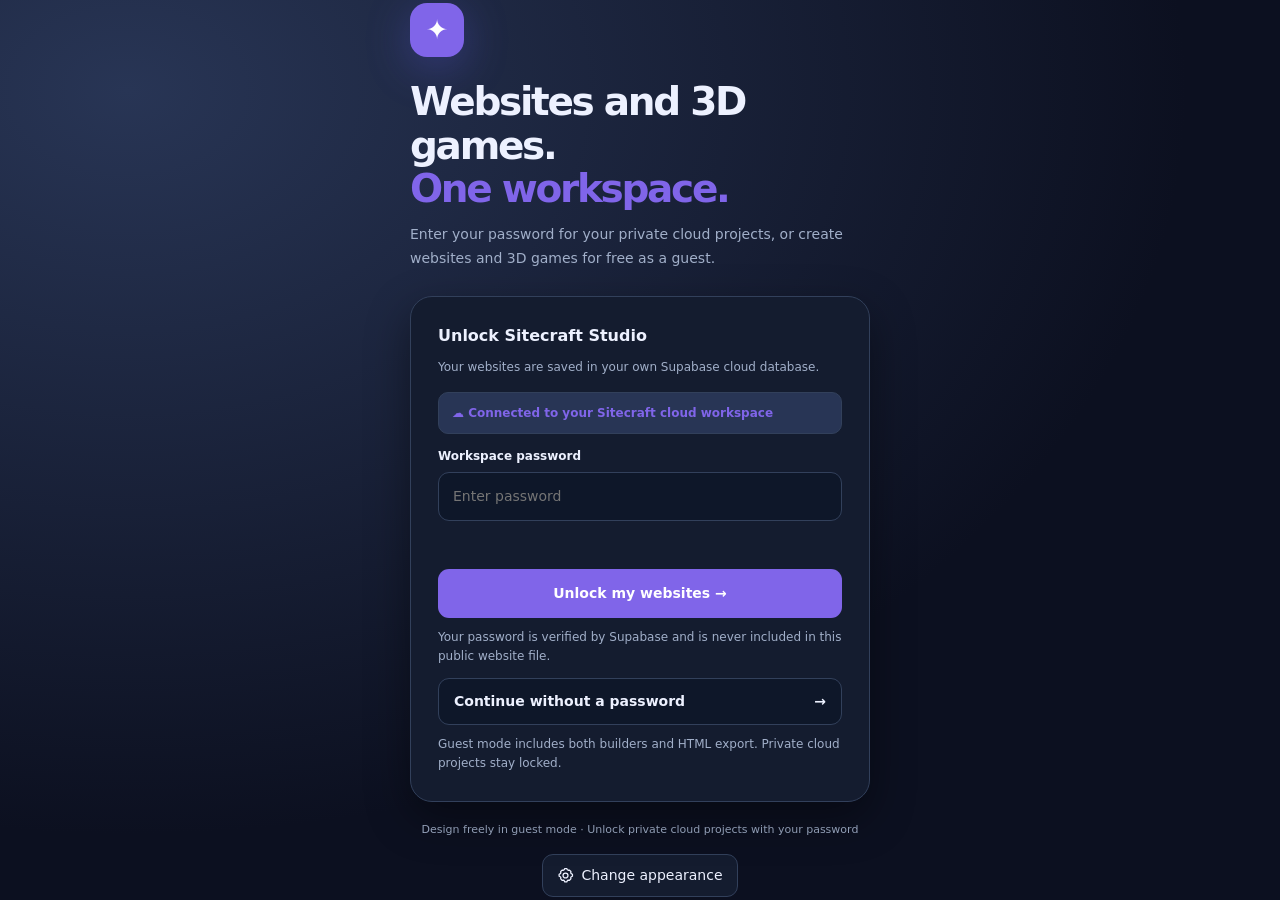
==== commit 90e7f2e1: "Add files via upload" ====
--- a/index (1).html
+++ b/index (1).html
@@ -1,8 +1,8 @@
 <!doctype html>
-<html lang="en">
+<html lang="en" data-sc-theme="midnight">
 <head>
 <meta charset="utf-8"><meta name="viewport" content="width=device-width,initial-scale=1">
-<title>Sitecraft Studio — Visual Website Builder</title>
+<title>Sitecraft Studio — Customisable workspace</title>
 <style>
 :root{color-scheme:dark;--bg:#0b1020;--panel:#11182a;--panel2:#151e32;--border:#2b344b;--muted:#919db7;--text:#f4f5ff;--purple:#9d83ff;--mint:#69e6bf;--shadow:0 18px 55px #0008}*{box-sizing:border-box}html,body{margin:0;height:100%}body{font:13px/1.5 Inter,ui-sans-serif,system-ui,-apple-system,BlinkMacSystemFont,"Segoe UI",sans-serif;background:var(--bg);color:var(--text);overflow:hidden}button,input,textarea,select{font:inherit}button{color:inherit;cursor:pointer}button:disabled{opacity:.4;cursor:not-allowed}input,textarea,select{outline:0}button:focus-visible,input:focus-visible,textarea:focus-visible,select:focus-visible{outline:2px solid #b3a3ff;outline-offset:2px}button{transition:background .14s,border .14s}button svg{height:17px;width:17px;flex-shrink:0;stroke:currentColor;stroke-width:1.85;fill:none;stroke-linecap:round;stroke-linejoin:round}svg{pointer-events:none}.app{height:100vh;height:100dvh;display:grid;grid-template-columns:265px minmax(400px,1fr) 292px;grid-template-rows:65px minmax(0,1fr)}.top{grid-column:1/-1;background:#101627;border-bottom:1px solid #293149;display:flex;justify-content:space-between;align-items:center;padding:0 18px;gap:14px;z-index:5}.top-left,.top-right,.top-center{display:flex;align-items:center;gap:11px;min-width:0}.top-left{width:310px}.top-center{flex:1;justify-content:center}.top-right{justify-content:flex-end}.logo{height:35px;width:35px;flex-shrink:0;background:linear-gradient(145deg,#9c7cff,#4bdcce);display:grid;place-items:center;border-radius:11px;box-shadow:0 4px 22px #7763ed47}.logo svg{height:21px;width:21px}.brand{font-size:16px;font-weight:900;letter-spacing:-.65px;white-space:nowrap}.brand em{font-style:normal;color:#b4a6ff}.app-name{width:174px;background:transparent;color:#eeeefd;border:1px solid transparent;border-radius:8px;padding:7px 9px;font-size:12px;font-weight:700;text-overflow:ellipsis}.app-name:hover,.app-name:focus{background:#1a2338;border-color:#485678}.save-pill{display:flex;gap:6px;align-items:center;color:#85d4ae;font-size:11px;white-space:nowrap}.save-dot{height:7px;width:7px;border-radius:50%;background:#69d4a5}.btn{display:inline-flex;align-items:center;justify-content:center;gap:7px;background:#222c43;color:#e9edfe;border:1px solid #39445e;border-radius:10px;padding:9px 12px;white-space:nowrap;font-weight:700;font-size:12px}.btn:hover{background:#303c57;border-color:#697898}.btn.primary{background:linear-gradient(120deg,#8566fa,#ad7afd);border-color:#b19dff;box-shadow:0 5px 17px #745af444;color:white}.btn.primary:hover{filter:brightness(1.1)}.btn.plain{background:transparent;border-color:transparent;color:#aeb9d0}.btn.plain:hover{background:#242e44;color:#fff}.btn.sm{padding:7px 9px}.btn.sq{padding:0;width:34px;height:34px}.btn.active{background:#534585;color:#fff;border-color:#9381eb}.btn.danger{color:#ffb8c3}.tool-group{display:flex;gap:5px;border-right:1px solid #333b51;padding-right:10px}.editor-sidebar{display:flex;flex-direction:column;min-height:0;background:#12192b;border-right:1px solid var(--border)}.tab-row{display:flex;padding:13px 11px 0;gap:4px;border-bottom:1px solid var(--border)}.tab{flex:1;border:0;border-bottom:2px solid transparent;background:none;color:#8593b1;padding:11px 0;font-size:11px;font-weight:800}.tab:hover{color:#fff}.tab.active{border-color:#a78dff;color:#d4caff}.side-head{padding:22px 19px 13px}.eyebrow{font-size:10px;letter-spacing:1.7px;text-transform:uppercase;font-weight:850;color:#9ea6c6}.side-head h2,.inspector-head h2{font-size:21px;letter-spacing:-.8px;margin:5px 0}.desc{font-size:11px;color:#8e9bb4;line-height:1.6;margin:0}.side-scroll{overflow:auto;min-height:0;padding:0 14px 20px;flex:1}.side-scroll::-webkit-scrollbar,.property-scroll::-webkit-scrollbar,.workspace::-webkit-scrollbar{width:8px;height:8px}.side-scroll::-webkit-scrollbar-thumb,.property-scroll::-webkit-scrollbar-thumb,.workspace::-webkit-scrollbar-thumb{background:#47516b;border-radius:8px}.sidebar-section-heading{display:flex;align-items:center;justify-content:space-between;margin:13px 1px 10px;color:#8d9abb;font-size:10px;font-weight:850;letter-spacing:1.3px;text-transform:uppercase}.side-list{display:flex;flex-direction:column;gap:7px}.page-row{min-height:47px;border:1px solid #303c57;background:#1a2339;border-radius:10px;padding:6px 7px;display:flex;align-items:center;gap:7px}.page-row.active{border-color:#9e88ff;background:#49397466;box-shadow:inset 3px 0 #a58cfb}.page-pick{display:flex;align-items:center;gap:9px;flex:1;min-width:0;background:transparent;border:0;text-align:left;padding:3px}.page-ic{color:#b3a4ff;display:grid;place-items:center}.page-ic svg{height:16px;width:16px}.page-pick span:last-child{min-width:0}.page-pick strong{display:block;font-size:12px;overflow:hidden;text-overflow:ellipsis;white-space:nowrap}.page-pick small{font-size:10px;color:#9aa6c0;display:block;overflow:hidden;text-overflow:ellipsis;white-space:nowrap}.subtle-icon{height:27px;width:26px;padding:0;display:grid;place-items:center;background:transparent;border:0;border-radius:7px;color:#8e9cbb}.subtle-icon:hover{background:#394563;color:white}.subtle-icon svg{width:15px;height:15px}.mini-link{color:#bca9ff;background:none;border:0;padding:5px 3px;font-weight:750;font-size:11px}.mini-link:hover{color:white}.subbox{padding:14px;background:#1b2439;border:1px dashed #424e6d;border-radius:12px;color:#aeb7ce;font-size:11px;line-height:1.75;margin-top:18px}.subbox strong{color:white}.subbox svg{vertical-align:middle;color:#ad9cfb}.full{width:100%}.block-search{border:1px solid #313e5c;background:#0d1426;color:#fff;width:100%;border-radius:10px;padding:11px 12px;margin:4px 0 18px}.block-group{display:grid;grid-template-columns:repeat(2,minmax(0,1fr));gap:9px}.block-choice{background:#1d273d;border:1px solid #354160;color:#e5ebfb;border-radius:12px;min-height:93px;display:flex;flex-direction:column;align-items:flex-start;justify-content:center;gap:8px;text-align:left;padding:12px;cursor:grab}.block-choice:hover{border-color:#9b85ff;background:#31294d}.block-choice:active{cursor:grabbing}.block-choice .block-choice-icon{width:33px;height:33px;display:grid;place-items:center;color:#beaaff;background:#8c6dff25;border-radius:9px}.block-choice strong{font-size:11px}.block-choice small{color:#93a0bc;font-size:10px}.layer-row{width:100%;display:flex;align-items:center;gap:9px;background:#1d273a;border:1px solid #303c55;border-radius:9px;padding:10px 9px;text-align:left;font-size:11px;margin-bottom:7px}.layer-row.active{background:#47397770;border-color:#a58bff}.layer-row span{flex:1;overflow:hidden;white-space:nowrap;text-overflow:ellipsis}.layer-row svg{width:14px;height:14px;color:#b7a7ff}.layer-row small{font-size:9px;color:#8190b0}.workspace-shell{position:relative;display:flex;flex-direction:column;min-width:0;min-height:0;background:#0b1020}.canvas-bar{height:55px;display:flex;align-items:center;justify-content:space-between;padding:0 18px;gap:12px;background:#141c2d;border-bottom:1px solid #2c3650;flex:none}.canvas-breadcrumb{display:flex;gap:8px;align-items:center;font-size:12px;white-space:nowrap;overflow:hidden;text-overflow:ellipsis}.canvas-breadcrumb span{color:#8997b5}.canvas-breadcrumb strong{color:#eee8ff}.bar-actions{display:flex;align-items:center;gap:7px}.zoom-readout{color:#aab6d1;font-size:11px;width:40px;text-align:center}.workspace{flex:1;overflow:auto;padding:38px 35px 100px;background-image:radial-gradient(#3b455d78 .8px,transparent .9px);background-size:17px 17px;background-color:#0d1322;min-width:0;min-height:0}.artboard-holder{position:relative;margin:0 auto;transition:width .12s,height .12s}.artboard{width:1080px;transform-origin:top left;position:absolute;top:0;left:0;overflow:hidden;box-shadow:0 20px 90px #0009,0 0 0 1px #fff3;background:#fff;touch-action:pan-y}.artboard.show-grid:before{content:"";position:absolute;inset:0;z-index:0;pointer-events:none;background-image:linear-gradient(#7772 1px,transparent 1px),linear-gradient(90deg,#7772 1px,transparent 1px);background-size:20px 20px}.artboard-element{position:absolute;cursor:move;user-select:none;border:1px solid transparent;display:flex;overflow:visible;touch-action:none}.artboard-element .object-content{width:100%;height:100%;display:flex;align-items:center;min-width:0;min-height:0;overflow:hidden;pointer-events:none;white-space:pre-wrap;overflow-wrap:anywhere}.artboard-element .object-content>a,.artboard-element .object-content>div{pointer-events:none}.artboard-element img{height:100%;width:100%;object-fit:cover;pointer-events:none;user-select:none}.artboard-element:hover{outline:1px solid #aa96ffab;outline-offset:2px}.artboard-element.selected{outline:2px solid #876bff;outline-offset:1px;z-index:100!important}.artboard-element.editing .object-content{pointer-events:auto;cursor:text;user-select:text}.artboard-element.editing{cursor:text}.handle{position:absolute;width:12px;height:12px;background:white;border:2px solid #8167f3;border-radius:3px;z-index:15}.handle.br{bottom:-7px;right:-7px;cursor:nwse-resize}.handle.b{bottom:-7px;left:calc(50% - 6px);cursor:ns-resize}.handle.r{top:calc(50% - 6px);right:-7px;cursor:ew-resize}.object-label{position:absolute;left:0;bottom:calc(100% + 9px);font-size:11px;padding:5px 8px;border-radius:7px;background:#7258dd;color:#fff;white-space:nowrap;font-weight:800;box-shadow:0 4px 10px #0004}.empty-stage{position:absolute;top:185px;left:50%;transform:translateX(-50%);text-align:center;color:#667087;width:440px;max-width:85%;pointer-events:none}.empty-art-icon{width:60px;height:60px;display:grid;place-items:center;margin:0 auto 17px;background:#ece9ff;color:#8c72fc;border-radius:20px}.empty-art-icon svg{width:26px;height:26px}.empty-stage h3{font-size:24px;color:#333955;letter-spacing:-1px;margin:0 0 8px}.empty-stage p{font-size:13px;line-height:1.65}.floating-tools{position:absolute;left:50%;bottom:18px;transform:translateX(-50%);display:flex;align-items:center;gap:6px;background:#19233aee;border:1px solid #53617c;padding:7px;border-radius:13px;box-shadow:0 10px 36px #0008;white-space:nowrap;z-index:2;backdrop-filter:blur(12px)}.property-panel{background:#151c2f;border-left:1px solid var(--border);display:flex;flex-direction:column;min-height:0}.inspector-head{padding:22px 19px 17px;border-bottom:1px solid var(--border)}.property-scroll{overflow:auto;flex:1;padding:17px 17px 36px}.section-title{color:#a6b1cf;font-size:10px;letter-spacing:1.4px;font-weight:900;text-transform:uppercase;margin:21px 0 13px}.section-title:first-child{margin-top:0}.field{margin:0 0 15px}.field label{font-size:11px;font-weight:750;color:#c0c9df;display:block;margin:0 0 6px}.field input:not([type=checkbox]):not([type=color]):not([type=file]),.field select,.field textarea{background:#0e1628;color:#f5f7ff;border:1px solid #34415e;border-radius:9px;padding:10px 11px;width:100%;font-size:12px;min-width:0}.field textarea{min-height:85px;resize:vertical;line-height:1.6}.field select{appearance:auto}.field input[type=color]{width:44px;height:36px;background:#12192b;border:1px solid #3a4662;border-radius:8px;padding:3px;cursor:pointer}.field small{font-size:10px;color:#8896b3;display:block;margin-top:5px;line-height:1.5}.field-grid{display:grid;grid-template-columns:1fr 1fr;gap:9px}.field-grid .field{margin-bottom:12px}.color-field{display:flex;align-items:center;gap:9px}.color-field code{color:#c1c9e2;font-size:11px}.control-foot{display:flex;flex-wrap:wrap;gap:7px;border-top:1px solid #34405a;padding-top:18px;margin-top:15px}.control-foot .btn{flex:1}.no-selection{text-align:center;border:1px dashed #444e69;border-radius:14px;padding:35px 15px;margin-top:20px}.no-selection svg{width:32px;height:32px;color:#a58cf9;margin-bottom:14px}.no-selection strong{display:block;font-size:14px}.no-selection p{color:#9ca9c3;font-size:11px;line-height:1.65}.info-tip{font-size:11px;color:#9ba8be;line-height:1.7;background:#1d283f;border:1px solid #34435f;padding:12px;border-radius:11px;margin-top:16px}.info-tip b{color:#fff}.modal-backdrop{position:fixed;inset:0;background:#070a15d9;z-index:30;display:none;align-items:center;justify-content:center;padding:20px;backdrop-filter:blur(7px)}.modal-backdrop.show{display:flex}.modal{background:#151d31;border:1px solid #46516e;border-radius:20px;box-shadow:0 30px 110px #000c;width:min(920px,95vw);max-height:90vh;display:flex;flex-direction:column;overflow:hidden}.modal-head{display:flex;align-items:center;justify-content:space-between;gap:10px;padding:22px 24px;border-bottom:1px solid #333e58}.modal-head h2{margin:0;font-size:22px;letter-spacing:-.8px}.modal-inner{overflow:auto;padding:24px}.template-grid{display:grid;grid-template-columns:repeat(3,minmax(0,1fr));gap:16px}.template-tile{background:#1d273f;border:1px solid #3b4660;border-radius:13px;padding:10px;text-align:left;min-width:0}.template-tile:hover{border-color:#a38cff;background:#283451}.template-thumb{height:155px;border-radius:8px;position:relative;overflow:hidden;padding:19px 16px}.template-thumb .fakebar{width:70%;height:6px;border-radius:6px;background:currentColor;opacity:.35;margin-bottom:23px}.template-thumb .fakeheadline{height:13px;width:75%;border-radius:9px;background:currentColor;margin-bottom:10px}.template-thumb .fakeheadline.short{width:51%}.template-thumb .fakebtn{width:62px;height:18px;border-radius:5px;background:#9a7bfb;margin-top:19px}.template-thumb .fakeart{position:absolute;right:-27px;bottom:-40px;width:132px;height:132px;border-radius:38px;background:linear-gradient(35deg,#977effa8,#b5f9ffbb);transform:rotate(-23deg)}.template-tile strong{display:block;margin:11px 5px 2px;font-size:13px}.template-tile small{display:block;margin:0 5px 9px;color:#9da9c4}.modal-note{font-size:11px;color:#b1bed6;margin:0 0 16px;line-height:1.65}.preview-modal{width:min(1280px,97vw);height:min(900px,95vh)}.preview-body{background:#0d1322;flex:1;min-height:0;display:flex;justify-content:center;padding:17px;overflow:auto}.preview-body iframe{border:0;background:white;width:100%;height:100%;box-shadow:0 12px 40px #0008}.preview-body iframe.mobile{width:390px;max-width:100%;flex:none}.preview-body iframe.tablet{width:768px;max-width:100%;flex:none}.hidden{display:none!important}.toast{position:fixed;left:50%;bottom:82px;transform:translateX(-50%);background:#29384e;color:white;padding:11px 17px;border-radius:11px;border:1px solid #52647c;box-shadow:var(--shadow);z-index:60;display:none;max-width:90vw;text-align:center;font-size:12px}.toast.show{display:block}.mobile-toggle{display:none}
 @media(max-width:1400px){.app{grid-template-columns:245px minmax(300px,1fr) 268px}.brand{font-size:14px}.top-left{width:270px}.app-name{width:132px}.top{padding:0 11px;gap:7px}.btn{padding:8px 9px}.workspace{padding:30px 23px 95px}}@media(max-width:1080px){.app{grid-template-columns:230px minmax(290px,1fr)}.property-panel{position:absolute;right:0;top:65px;bottom:0;z-index:7;width:min(292px,80vw);box-shadow:-14px 0 40px #0009}.property-panel:not(.open){display:none}.mobile-toggle{display:inline-flex}.top-center .tool-group{display:none}.top-left{width:auto}.top-right .save-pill{display:none}}@media(max-width:700px){.app{grid-template-columns:1fr;grid-template-rows:61px 1fr}.editor-sidebar{position:absolute;top:61px;bottom:0;left:0;width:min(260px,86vw);z-index:9;box-shadow:14px 0 50px #000a}.editor-sidebar:not(.open){display:none}.top-center{display:none}.top-left .app-name{width:125px}.top .btn.export-label{font-size:0;gap:0}.top .btn.export-label svg{height:18px;width:18px}.workspace{padding:24px 17px 90px}.canvas-bar{padding:0 10px}.floating-tools{bottom:14px}.top-right{gap:5px}.top{padding:0 9px}}
@@ -76,6 +76,344 @@
 @media(max-width:1100px){#cloudCopyBtn{display:none}.cloud-project-grid{grid-template-columns:repeat(2,minmax(0,1fr))}.cloud-lib-main{padding-top:30px}}
 @media(max-width:740px){.cloud-project-grid{grid-template-columns:1fr}.cloud-lib-main{padding:27px 17px 80px}.cloud-lib-title{font-size:30px}.cloud-lib-banner{flex-direction:column;align-items:flex-start;padding:20px}.cloud-lib-header{padding:0 16px}.cloud-lib-brand{font-size:13px}.cloud-lib-header-right .cloud-lib-btn:first-child{display:none}.cloud-lib-banner button{width:100%}.cloud-lib-row{flex-direction:column;align-items:stretch}.cloud-lib-search{width:100%}.cloud-gate h1{font-size:32px}#myWebsitesBtn{font-size:0;padding:6px 8px}#myWebsitesBtn:after{content:'☷';font-size:19px}#saveCloudBtn{display:none}}
 
+
+
+/* Sitecraft extra components */
+.sc-featuregrid,.sc-team,.sc-steps,.sc-logos{width:100%;height:100%;display:grid;grid-auto-flow:column;grid-auto-columns:minmax(0,1fr);gap:15px;align-items:stretch}.sc-featuregrid article,.sc-team article,.sc-steps article{background:#ffffffc2;border:1px solid #dcddeb;border-radius:15px;padding:16px;display:flex;flex-direction:column;align-items:flex-start;justify-content:center;gap:9px;min-width:0;overflow:hidden}.sc-featuregrid article>span{font-size:35px}.sc-featuregrid b,.sc-team b,.sc-steps b{font-size:21px;line-height:1.2}.sc-featuregrid small,.sc-team small,.sc-steps small{font-size:14px;font-weight:400;line-height:1.4;opacity:.8}.sc-team article{align-items:center;text-align:center}.sc-avatar{height:105px;width:105px;border-radius:50%;background:#e7e2fb;display:grid;place-items:center;font-size:54px;overflow:hidden}.sc-avatar img{width:100%;height:100%;object-fit:cover}.sc-timeline{height:100%;width:100%;display:flex;flex-direction:column;justify-content:space-around;overflow:auto}.sc-timeline article{display:flex;align-items:stretch;gap:18px;border-left:4px solid #896cf0;padding:3px 8px 13px 21px;min-height:55px}.sc-timeline article>b{font-size:18px;width:85px;flex-shrink:0;color:#6b55c4}.sc-timeline article>div{display:flex;flex-direction:column;gap:3px}.sc-timeline strong{font-size:17px}.sc-timeline small{font-size:14px;line-height:1.35}.sc-steps article>span{font-size:22px;font-weight:850;color:#fff;background:#7159dd;border-radius:50%;width:48px;height:48px;display:grid;place-items:center}.sc-logos{display:flex;flex-wrap:wrap;align-items:center;justify-content:space-evenly;gap:22px}.sc-logos b{color:#48506b;font-size:22px;letter-spacing:.3px}.sc-notice{width:100%;line-height:1.4}.sc-flip{display:flex;align-items:center;justify-content:center;flex-direction:column;gap:15px;width:100%;height:100%;text-align:center;cursor:pointer}.sc-flip small{font-size:13px;opacity:.7}.sc-flip-action{appearance:none;border:0;background:transparent;color:inherit;width:100%;height:100%;cursor:pointer;font:inherit;padding:10px}.sc-compare{position:relative;width:100%;height:100%;overflow:hidden;background:#dfe4f1;--split:50%;border-radius:inherit}.sc-compare img{position:absolute;inset:0;width:100%;height:100%;object-fit:cover}.sc-compare img.sc-after{clip-path:inset(0 calc(100% - var(--split)) 0 0)}.sc-compare-left,.sc-compare-right{position:absolute;bottom:20px;background:#151a2dca;color:#fff;padding:7px 10px;font:700 13px system-ui;border-radius:8px}.sc-compare-left{left:16px}.sc-compare-right{right:16px}.sc-compare-line{position:absolute;left:var(--split);top:0;bottom:0;width:3px;background:#fff;box-shadow:0 0 5px #000a;pointer-events:none}.sc-compare input[type=range]{position:absolute;inset:0;width:100%;height:100%;opacity:.01;cursor:ew-resize;margin:0}.sc-media-empty{height:100%;display:grid;place-items:center;color:#535b77;font-size:18px;text-align:center}.sc-rating{width:100%;display:flex;flex-direction:column;gap:4px;align-items:center;justify-content:center}.sc-rating>b{font-size:18px}.sc-rating>div{font-size:36px;letter-spacing:5px;color:#ecae20}.sc-rating button{border:0;background:none;color:#d1d3dc;padding:1px 3px;font-size:34px;cursor:pointer}.sc-rating button.on{color:#f3b335}.sc-rating small{font-size:12px}.sc-quiz{height:100%;width:100%;display:flex;flex-direction:column;justify-content:center;gap:10px}.sc-quiz>b{font-size:20px;margin-bottom:7px}.sc-choice,.sc-quiz button{display:block;width:100%;border:1px solid #d2d2eb;background:#ffffffb8;border-radius:10px;padding:10px 14px;text-align:left;font-size:15px;color:#292b49}.sc-quiz button{cursor:pointer}.sc-quiz button.correct{border-color:#26956c;background:#d7f8e7}.sc-quiz button.wrong{border-color:#df715f;background:#ffe2de}.sc-quiz output{font-size:14px;line-height:1.4}.sc-calculator{display:flex;flex-direction:column;justify-content:center;align-items:flex-start;gap:13px;width:100%;height:100%}.sc-calculator b{font-size:22px}.sc-calculator small{font-size:15px}.sc-calculator strong{font-size:39px;color:#6851d3}.sc-calculator input{max-width:150px;border:1px solid #c9cbe0;border-radius:10px;padding:10px;font-size:18px}.sc-code{display:flex;flex-direction:column;gap:8px;width:100%;height:100%;overflow:auto}.sc-code pre{white-space:pre-wrap;overflow-wrap:anywhere;margin:0;font:inherit;flex:1}.sc-code button,.sc-code>span{border:1px solid #5f6a8b;background:#313955;color:#fff;border-radius:8px;align-self:flex-end;padding:8px 13px;cursor:pointer;font-size:14px}.sc-barchart{display:flex;flex-direction:column;justify-content:space-evenly;gap:8px;width:100%;height:100%}.sc-barchart>div{display:grid;grid-template-columns:90px minmax(0,1fr) 46px;align-items:center;gap:10px}.sc-barchart small{font-size:14px}.sc-barchart i{height:22px;border-radius:10px;background:#dfe0ef;overflow:hidden}.sc-barchart em{display:block;height:100%;border-radius:10px}.sc-barchart b{font-size:15px;text-align:right}.sc-cookie{width:100%;height:100%;display:flex;align-items:center;justify-content:space-between;gap:16px}.sc-cookie span{font-size:17px;flex:1}.sc-cookie b,.sc-cookie button{background:#6755cf;color:#fff;border-radius:9px;padding:11px 16px;font:700 14px system-ui;border:0;white-space:nowrap;cursor:pointer}.sc-cookie-placeholder{border:1px dashed #aaaacb;border-radius:10px;padding:12px}.site-item[data-kind=download] .site-button{font-weight:750}.site-item[hidden]{display:none!important}
+@media(max-width:700px){.sc-featuregrid,.sc-team,.sc-steps{display:flex;flex-direction:column;height:auto}.sc-team article{min-height:200px}.sc-featuregrid article,.sc-steps article{min-height:150px}.sc-timeline{max-height:none;overflow:visible}.sc-compare{min-height:260px}.sc-cookie{flex-wrap:wrap;gap:8px}.sc-cookie span{width:100%;flex:unset}.site-item[data-kind="featuregrid"],.site-item[data-kind="team"],.site-item[data-kind="steps"]{height:auto!important;min-height:0!important}.site-item[data-kind="beforeafter"]{height:275px!important}.site-item[data-kind="quiz"],.site-item[data-kind="calculator"],.site-item[data-kind="timeline"]{min-height:260px!important}.site-item[data-kind="barchart"]{min-height:240px!important}}
+
+
+/* Sitecraft Studio 5.0 elements, styles and guest-mode interface */
+.sc-fixed-cloud{padding:11px 13px;border:1px solid #426b65;background:#1a46484a;border-radius:10px;color:#8df3c9;font-size:12px;font-weight:800;margin:15px 0 8px}
+.sc-guest-start{width:100%;margin-top:12px;background:#283253;border:1px solid #566080;border-radius:11px;color:#f7f7ff;padding:12px 15px;font-weight:800;display:flex;justify-content:space-between;align-items:center}
+.sc-guest-start:hover{background:#38456f}
+.sc-variant-choice .sc-preset-color{height:30px;width:33px;border-radius:9px;border:1px solid;display:grid;place-items:center}
+.sc-variant-choice .sc-preset-color svg{height:16px;width:16px}.sc-guest #myWebsitesBtn{background:#fff7e8;border-color:#e9d8ad;color:#79552e}
+.site-item[data-hover=lift]:hover{translate:0 -4px;transition:translate .2s,box-shadow .2s}.site-item[data-hover=grow]:hover{scale:1.035;transition:scale .2s}.site-item[data-hover=glow]:hover{filter:drop-shadow(0 5px 18px #8c6bff88);transition:filter .2s}
+.sc-tool,.sc-listcheck,.sc-toggle{width:100%;height:100%;padding:12px;display:flex;flex-direction:column;justify-content:center;gap:10px;overflow:auto}
+.sc-tool h3,.sc-listcheck h3{margin:0;font-size:1.15em}.sc-tool strong{font-size:1.75em;overflow-wrap:anywhere}.sc-tool small,.sc-tool output,.sc-toggle p{font-size:.76em;opacity:.8}.sc-tool input,.sc-tool textarea,.sc-tool select{width:100%;border:1px solid #c9cee3;border-radius:9px;padding:9px;background:#ffffff;color:#26304c;font:inherit;min-width:0}.sc-tool textarea{min-height:80px;resize:vertical}
+.sc-tool button,.sc-buttonrow a,.sc-toggle summary{border:1px solid #d6d8e5;border-radius:9px;padding:10px 13px;background:#fff;color:#343456;font:inherit;cursor:pointer}.sc-tool button:hover{background:#ece8ff}.sc-tool button.sc-picked{background:#d4fae8;border-color:#15a77c}.sc-tool-actions{display:flex;flex-wrap:wrap;gap:10px;justify-content:center}.sc-tool-actions button{min-width:60px}.sc-tool label{font-size:.8em;display:flex;flex-direction:column;gap:5px}.sc-tool progress{width:100%;accent-color:#7460df}
+.sc-listcheck label{display:flex;align-items:center;gap:10px;font-size:.85em;padding:7px 2px}.sc-listcheck input{width:20px;height:20px;accent-color:#7057e8;flex-shrink:0}.sc-listcheck label:has(input:checked){text-decoration:line-through;opacity:.55}.sc-opt,.sc-filter-item{background:#ffffffa8;padding:8px 12px;border-radius:9px;border:1px solid #dbdcef;font-size:.78em}
+.sc-toggle summary{font-weight:750}.sc-toggle p{line-height:1.6}.sc-ring{width:100%;height:100%;display:flex;flex-direction:column;justify-content:center;align-items:center;position:relative;gap:2px}.sc-ring:before{position:absolute;content:'';width:min(83%,210px);aspect-ratio:1;border-radius:50%;background:conic-gradient(var(--ring,#7057db) var(--percent,70%),#c8c8dd 0);-webkit-mask:radial-gradient(farthest-side,transparent 72%,#000 74%);mask:radial-gradient(farthest-side,transparent 72%,#000 74%)}.sc-ring strong{font-size:2.6em;z-index:1}.sc-ring small{font-size:.7em;z-index:1}
+.sc-agenda,.sc-menu,.sc-skillbars,.sc-status{width:100%;height:100%;display:flex;flex-direction:column;justify-content:space-around;gap:10px;overflow:auto}.sc-agenda>div{display:flex;gap:18px;align-items:center;border-bottom:1px solid #c6c6d85e;padding:8px}.sc-agenda>div>b{font-size:.85em;min-width:76px}.sc-agenda span{display:flex;flex-direction:column}.sc-agenda small,.sc-menu small{font-size:.75em;opacity:.75}.sc-crumbs{display:flex;gap:9px;align-items:center;flex-wrap:wrap;font-size:.85em}.sc-crumbs a{color:inherit;text-decoration:none}.sc-crumbs a:hover{text-decoration:underline}
+.sc-ticker{width:100%;height:100%;overflow:hidden;display:flex;align-items:center;white-space:nowrap}.sc-ticker>span{animation:sc-ticker 16s linear infinite;display:inline-block;padding-left:100%}@keyframes sc-ticker{to{transform:translateX(-100%)}}@media(prefers-reduced-motion:reduce){.sc-ticker>span{animation:none;padding-left:0;white-space:normal}}
+.sc-avatarstack,.sc-buttonrow{width:100%;height:100%;display:flex;gap:10px;align-items:center;flex-wrap:wrap;overflow:auto}.sc-avatarstack span{height:60px;width:60px;border-radius:50%;background:#dcdaff;color:#40378f;display:grid;place-items:center;font-size:1.6em;border:3px solid white}.sc-avatarstack b{font-size:.8em;margin-left:9px}.sc-buttonrow a,.sc-buttonrow span{display:inline-block;padding:12px 15px;background:#eae8ff;border-radius:12px;color:#413789;text-decoration:none;font-size:.82em}.sc-info-grid,.sc-metrics{width:100%;height:100%;display:grid;grid-template-columns:repeat(auto-fit,minmax(140px,1fr));gap:10px;overflow:auto}.sc-info-grid article,.sc-info-grid>div,.sc-metrics>div{background:#ffffffb3;border:1px solid #d8d8e7;border-radius:14px;padding:15px;display:flex;flex-direction:column;justify-content:center;gap:8px;min-width:0}.sc-info-grid span{font-size:1.8em}.sc-info-grid b{font-size:1em}.sc-info-grid small,.sc-metrics small{font-size:.72em;opacity:.7}.sc-metrics strong{font-size:1.85em}
+.sc-status>div{display:flex;justify-content:space-between;gap:12px;align-items:center;border-bottom:1px solid #dfe0ea;padding:10px}.sc-status span{background:#d7f9e6;border-radius:20px;padding:6px 10px;color:#167a4b;font-size:.7em;font-weight:800}.sc-skillbars label{display:flex;flex-direction:column;gap:7px;font-size:.8em}.sc-skillbars i{width:100%;height:13px;border-radius:20px;background:#e3e1f0;overflow:hidden}.sc-skillbars em{display:block;height:100%;border-radius:20px}.sc-menu>div{padding:10px;border-bottom:1px solid #e2dfdb}.sc-menu b{display:flex;gap:16px;justify-content:space-between}.sc-menu small{display:block;margin-top:5px}.sc-bigquote{height:100%;margin:0;display:flex;flex-direction:column;justify-content:center;gap:14px}.sc-bigquote footer,.sc-bigquote small{font-size:.65em;opacity:.65}
+@media(max-width:700px){.site-item[data-kind=compareplans],.site-item[data-kind=menucards],.site-item[data-kind=infocards],.site-item[data-kind=metriccards]{min-height:220px!important}.sc-info-grid,.sc-metrics{grid-template-columns:repeat(2,minmax(0,1fr))}.sc-tool h3{font-size:1.2em}.sc-ticker>span{animation-duration:20s}}
+
+/* Keep the cloud access button clickable alongside editor controls. */
+.top-left{flex:0 0 455px;width:455px;min-width:0}.top-left .brand{white-space:nowrap;flex-shrink:0}.top-left .app-name{width:135px;min-width:95px;flex:1 1 135px}.top-left #myWebsitesBtn{flex:0 0 auto}
+@media(max-width:1400px){.top-left{flex:0 0 335px;width:335px}.top-left .brand{display:none}.top-left .app-name{width:122px;min-width:95px}}
+@media(max-width:1100px){.top-left{flex:1 1 auto;width:auto}.top-left .app-name{width:114px;min-width:65px;max-width:114px}}
+@media(max-width:700px){.top-left .app-name{display:none}.top-left #myWebsitesBtn{font-size:0;max-width:74px}.top-left #myWebsitesBtn:after{content:'Cloud';font-size:11px}.top-left{gap:5px}}
+
+/* ── SITECRAFT APPEARANCE SYSTEM ──
+   Controls editor chrome, authentication and project library only.
+   Exported website artboards keep their separately designed colours. */
+:root,[data-sc-theme="midnight"]{
+  color-scheme:dark;
+  --sc-bg:#0c1020;--sc-surface:#141c2f;--sc-raised:#1d2940;--sc-input:#0e1729;
+  --sc-border:#32405b;--sc-text:#edf1ff;--sc-muted:#a1afc9;--sc-hover:#303f5e;
+  --sc-soft:#283555;--sc-editor-bg:#10192b;--sc-paper-outline:#556580;
+  --sc-shadow:0 16px 44px #0006;--sc-accent:#8065e9;--sc-on-accent:#fff;
+}
+[data-sc-theme="obsidian"]{
+  color-scheme:dark;--sc-bg:#090b10;--sc-surface:#15171d;--sc-raised:#222630;--sc-input:#0e1118;
+  --sc-border:#3a3e4a;--sc-text:#fafbff;--sc-muted:#aeb3c1;--sc-hover:#343844;
+  --sc-soft:#242734;--sc-editor-bg:#0e1118;--sc-paper-outline:#707481;--sc-shadow:0 18px 48px #000a;
+}
+[data-sc-theme="ocean"]{
+  color-scheme:dark;--sc-bg:#071922;--sc-surface:#0e2633;--sc-raised:#183748;--sc-input:#0a202b;
+  --sc-border:#30556a;--sc-text:#e9faff;--sc-muted:#a1bfcd;--sc-hover:#245066;
+  --sc-soft:#1b4052;--sc-editor-bg:#0b202c;--sc-paper-outline:#5b8498;--sc-shadow:0 18px 48px #00141aaa;
+}
+[data-sc-theme="forest"]{
+  color-scheme:dark;--sc-bg:#0b1918;--sc-surface:#152725;--sc-raised:#203b36;--sc-input:#0f211e;
+  --sc-border:#36594f;--sc-text:#e9fff6;--sc-muted:#a4c2b6;--sc-hover:#305348;
+  --sc-soft:#27473d;--sc-editor-bg:#10251f;--sc-paper-outline:#52796b;--sc-shadow:0 18px 48px #001c0baa;
+}
+[data-sc-theme="dusk"]{
+  color-scheme:dark;--sc-bg:#1b1324;--sc-surface:#281c35;--sc-raised:#3a294c;--sc-input:#21162c;
+  --sc-border:#584267;--sc-text:#fff0ff;--sc-muted:#d1bad8;--sc-hover:#513760;
+  --sc-soft:#40304d;--sc-editor-bg:#24182c;--sc-paper-outline:#7b6587;--sc-shadow:0 18px 48px #130919aa;
+}
+[data-sc-theme="daylight"]{
+  color-scheme:light;--sc-bg:#edf1f9;--sc-surface:#ffffff;--sc-raised:#f4f6fb;--sc-input:#fbfcff;
+  --sc-border:#cbd3e3;--sc-text:#18233a;--sc-muted:#52627d;--sc-hover:#e4e9f5;
+  --sc-soft:#e7ecf8;--sc-editor-bg:#e4eaf5;--sc-paper-outline:#a9b4ca;--sc-shadow:0 14px 45px #1c35672a;
+}
+html body{background:var(--sc-bg);color:var(--sc-text)}
+.app .top,.app .editor-sidebar,.app .property-panel,.app .canvas-bar,.app .workspace-shell,
+.app .floating-tools{background:var(--sc-surface);color:var(--sc-text);border-color:var(--sc-border)}
+.app .top,.app .canvas-bar{border-bottom:1px solid var(--sc-border)}
+.app .editor-sidebar{border-right:1px solid var(--sc-border)}.app .property-panel{border-left:1px solid var(--sc-border)}
+.app .workspace{background-color:var(--sc-editor-bg);background-image:radial-gradient(var(--sc-border) .8px,transparent .95px)}
+[data-sc-workspace="grid"] .app .workspace{background-image:linear-gradient(var(--sc-border) 1px,transparent 1px),linear-gradient(90deg,var(--sc-border) 1px,transparent 1px);background-size:25px 25px}
+[data-sc-workspace="plain"] .app .workspace{background-image:none}
+.app .artboard{box-shadow:var(--sc-shadow),0 0 0 1px var(--sc-paper-outline)}
+.app .btn,.app .page-row,.app .block-choice,.app .layer-row,.app .subbox,.app .info-tip,
+.app .no-selection,.app .floating-tools,.app .subtle-icon:hover{
+  background:var(--sc-raised);color:var(--sc-text);border-color:var(--sc-border)}
+.app .btn:hover,.app .block-choice:hover,.app .page-row:hover,.app .layer-row:hover,
+.app .btn.plain:hover{background:var(--sc-hover);color:var(--sc-text)}
+.app .btn.primary,.app .btn.primary:hover{background:var(--sc-accent);border-color:var(--sc-accent);color:var(--sc-on-accent)}
+.app .btn.plain,.app .btn.sq.plain{background:transparent;color:var(--sc-muted);border-color:transparent}
+.app .btn.active,.app .page-row.active,.app .layer-row.active{background:var(--sc-soft);border-color:var(--sc-accent);color:var(--sc-text)}
+.app .block-choice .block-choice-icon,.app .page-ic,.app .layer-row svg,.app .mini-link,
+.app .logo,.app .brand em{color:var(--sc-accent)}
+.app .logo{background:var(--sc-soft);box-shadow:none}
+.app .tab-row,.app .inspector-head,.app .control-foot{border-color:var(--sc-border)}
+.app .tab,.app .eyebrow,.app .sidebar-section-heading,.app .section-title,
+.app .desc,.app .save-pill,.app .zoom-readout,.app .page-pick small,
+.app .block-choice small,.app .no-selection p,.app .info-tip,
+.app .canvas-breadcrumb span,.app .subbox,.app .field small,
+.app .field label,.app .color-field code,.app .side-head{color:var(--sc-muted)}
+.app .tab.active,.app .tab:hover,.app .mini-link:hover{color:var(--sc-accent)}
+.app .tab.active{border-bottom-color:var(--sc-accent)}
+.app .side-head h2,.app .inspector-head h2,.app .canvas-breadcrumb strong,
+.app .page-pick strong,.app .block-choice strong,.app .no-selection strong{color:var(--sc-text)}
+.app .field input:not([type=checkbox]):not([type=color]):not([type=file]),
+.app .field select,.app .field textarea,.app .block-search,.app .app-name,
+.app .field input[type=color]{background:var(--sc-input);color:var(--sc-text);border-color:var(--sc-border)}
+.app .app-name{background:transparent}.app .app-name:hover,.app .app-name:focus{background:var(--sc-raised)}
+.app input::placeholder,.cloud-library input::placeholder{color:var(--sc-muted);opacity:.85}
+.app #myWebsitesBtn,.app #saveCloudBtn,.app #cloudCopyBtn{background:var(--sc-raised);color:var(--sc-text);border-color:var(--sc-border)}
+.app #myWebsitesBtn:hover,.app #saveCloudBtn:hover,.app #cloudCopyBtn:hover{background:var(--sc-hover)}
+.app .save-dot{background:var(--sc-accent)}
+.app button:focus-visible,.cloud-library button:focus-visible{outline:2px solid var(--sc-accent);outline-offset:3px}
+.cloud-library{background:var(--sc-bg);color:var(--sc-text)}
+.cloud-lib-header{background:var(--sc-surface);border-color:var(--sc-border)}
+.cloud-lib-title,.cloud-lib-row h2,.cloud-lib-brand,.cloud-project-card h3,
+.cloud-empty h3{color:var(--sc-text)}
+.cloud-lib-sub,.cloud-card-info p,.cloud-empty p,.cloud-lib-footer span{color:var(--sc-muted)}
+.cloud-lib-greeting{color:var(--sc-accent)}
+.cloud-lib-btn,.cloud-lib-search,.cloud-project-card,.cloud-mini-btn,.cloud-empty{
+  background:var(--sc-surface);color:var(--sc-text);border-color:var(--sc-border);box-shadow:var(--sc-shadow)}
+.cloud-lib-btn:hover,.cloud-mini-btn:hover{background:var(--sc-hover)}
+.cloud-lib-btn.primary,.cloud-lib-banner button,.cloud-open-btn{background:var(--sc-accent);border-color:var(--sc-accent);color:var(--sc-on-accent)}
+.cloud-lib-banner{background:linear-gradient(120deg,var(--sc-soft),var(--sc-raised));border:1px solid var(--sc-border);color:var(--sc-text)}
+.cloud-lib-banner button:hover,.cloud-lib-btn.primary:hover,.cloud-open-btn:hover{filter:brightness(1.1)}
+.cloud-card-preview{background:linear-gradient(125deg,var(--sc-raised),var(--sc-soft))}
+.cloud-card-icon{color:var(--sc-accent)}
+.cloud-faux-window{background:var(--sc-surface);border-color:var(--sc-border)}
+.cloud-faux-window div{background:var(--sc-accent)}.cloud-faux-window b{background:var(--sc-border)}
+.cloud-card-buttons{border-color:var(--sc-border)}.cloud-mini-btn.danger{color:#ed8b9d}
+.cloud-empty>div{background:var(--sc-soft);color:var(--sc-accent)}
+.cloud-lib-footer{border-color:var(--sc-border)}
+.cloud-lib-search:focus{outline:2px solid var(--sc-accent)}
+.cloud-lib-brand-mark,.cloud-gate-logo{background:var(--sc-accent);color:var(--sc-on-accent)}
+.cloud-lib-brand span[style]{background:var(--sc-soft)!important;color:var(--sc-accent)!important}
+.cloud-gate{background:radial-gradient(ellipse at 10% 10%,var(--sc-soft),transparent 65%),var(--sc-bg);color:var(--sc-text)}
+.cloud-gate h1{color:var(--sc-text)}.cloud-gate h1 span{color:var(--sc-accent)}
+.cloud-gate .gate-sub,.cloud-gate-foot,.cloud-auth-card p{color:var(--sc-muted)}
+.cloud-auth-card{background:var(--sc-surface);border-color:var(--sc-border);box-shadow:var(--sc-shadow)}
+.cloud-auth-card label{color:var(--sc-text)}
+.cloud-auth-card input,.sc-guest-start{background:var(--sc-input);border-color:var(--sc-border);color:var(--sc-text)}
+.cloud-auth-card button[type=submit]{background:var(--sc-accent);color:var(--sc-on-accent)}
+.sc-guest-start:hover{background:var(--sc-hover)}
+.sc-fixed-cloud{background:var(--sc-soft);border-color:var(--sc-border);color:var(--sc-accent)}
+.sc-guest #myWebsitesBtn{background:var(--sc-soft);border-color:var(--sc-border);color:var(--sc-text)}
+.modal{background:var(--sc-surface);border-color:var(--sc-border);color:var(--sc-text)}
+.modal-head{border-color:var(--sc-border)}.template-tile{background:var(--sc-raised);border-color:var(--sc-border);color:var(--sc-text)}
+.template-tile:hover{background:var(--sc-hover)}.template-tile small,.modal-note{color:var(--sc-muted)}
+.preview-body{background:var(--sc-bg)}
+[data-sc-density="compact"] .app .side-head{padding:13px 14px 8px}
+[data-sc-density="compact"] .app .page-row{min-height:39px}
+[data-sc-density="compact"] .app .block-choice{min-height:74px;padding:9px}
+[data-sc-density="compact"] .app .property-scroll{padding:11px}
+[data-sc-density="compact"] .app .field{margin-bottom:9px}
+[data-sc-density="compact"] .cloud-project-grid{gap:13px}
+[data-sc-density="compact"] .cloud-card-info{padding:12px 15px 9px}
+[data-sc-density="compact"] .cloud-lib-main{padding-top:25px}
+/* dedicated appearance dialog; above both login and private library */
+.sc-appearance-trigger{display:inline-flex;align-items:center;justify-content:center;gap:7px;white-space:nowrap}
+.sc-appearance-trigger svg{width:17px;height:17px;flex-shrink:0;fill:none;stroke:currentColor;stroke-width:1.8;stroke-linecap:round;stroke-linejoin:round}
+.cloud-gate .sc-appearance-trigger{border:1px solid var(--sc-border);background:var(--sc-surface);color:var(--sc-text);border-radius:11px;padding:10px 14px;margin-top:16px;cursor:pointer}
+.cloud-gate .sc-appearance-trigger:hover{background:var(--sc-hover)}
+.sc-appearance-overlay[hidden]{display:none!important}
+.sc-appearance-overlay{position:fixed;inset:0;z-index:150;display:flex;align-items:center;justify-content:center;padding:16px;background:#030713c9;backdrop-filter:blur(8px)}
+.sc-appearance-dialog{width:min(760px,100%);max-height:min(90vh,900px);overflow:auto;border-radius:21px;border:1px solid var(--sc-border);background:var(--sc-surface);color:var(--sc-text);box-shadow:0 32px 90px #0009}
+.sc-appearance-head{display:flex;align-items:start;justify-content:space-between;padding:24px 26px 19px;gap:16px;border-bottom:1px solid var(--sc-border)}
+.sc-appearance-kicker{color:var(--sc-accent);font-size:11px;letter-spacing:1.4px;font-weight:850;text-transform:uppercase}
+.sc-appearance-head h2{font-size:24px;margin:4px 0;letter-spacing:-.8px}.sc-appearance-head p{margin:4px 0 0;color:var(--sc-muted);font-size:12px}
+.sc-appearance-close{width:36px;height:36px;display:grid;place-items:center;flex-shrink:0;border:1px solid var(--sc-border);border-radius:10px;background:var(--sc-raised);color:var(--sc-text);font-size:24px;cursor:pointer}
+.sc-appearance-body{padding:20px 26px 25px}.sc-appearance-section{margin-bottom:23px}.sc-appearance-section>h3{font-size:13px;margin:0 0 13px}.sc-appearance-section>p{color:var(--sc-muted);font-size:12px;margin:-6px 0 14px}
+.sc-theme-list{display:grid;grid-template-columns:repeat(3,minmax(0,1fr));gap:10px}
+.sc-theme-card{background:var(--sc-raised);color:var(--sc-text);border:2px solid var(--sc-border);border-radius:13px;text-align:left;padding:9px;cursor:pointer;min-width:0}
+.sc-theme-card[aria-pressed="true"]{border-color:var(--sc-accent);box-shadow:0 0 0 2px var(--sc-accent)33}
+.sc-theme-card:hover{background:var(--sc-hover)}
+.sc-theme-preview{height:64px;border-radius:9px;display:flex;overflow:hidden;border:1px solid #7f8da845}
+.sc-theme-preview>div:first-child{width:27%;background:var(--card-surface);border-right:2px solid var(--card-line);padding:9px 5px}
+.sc-theme-preview>div:last-child{flex:1;background:var(--card-bg);padding:10px 12px}
+.sc-theme-preview i,.sc-theme-preview b{display:block;height:5px;background:var(--card-line);border-radius:5px;margin-bottom:7px}
+.sc-theme-preview i:nth-child(2){width:68%}.sc-theme-preview b{height:12px;width:65%;background:var(--sc-accent)}
+.sc-theme-name{display:flex;align-items:center;justify-content:space-between;font-weight:750;font-size:12px;padding:9px 3px 1px}.sc-theme-check{color:var(--sc-accent);font-weight:900}
+.sc-accent-row{display:flex;align-items:center;gap:10px;flex-wrap:wrap}.sc-accent-swatch{height:35px;width:35px;border-radius:11px;border:2px solid transparent;cursor:pointer;box-shadow:inset 0 0 0 3px #ffffff22}
+.sc-accent-swatch[aria-pressed="true"]{outline:2px solid var(--sc-text);outline-offset:2px}
+.sc-accent-custom{display:flex;align-items:center;gap:8px;margin-left:auto;color:var(--sc-muted);font-size:12px;font-weight:650}
+.sc-accent-custom input{height:35px;width:44px;border:1px solid var(--sc-border);border-radius:9px;background:var(--sc-raised);padding:3px;cursor:pointer}
+.sc-appearance-controls{display:grid;grid-template-columns:1fr 1fr;gap:12px}.sc-setting-box{background:var(--sc-raised);border:1px solid var(--sc-border);border-radius:13px;padding:12px 14px;display:grid;gap:8px}
+.sc-setting-box label{color:var(--sc-text);font-size:12px;font-weight:800}.sc-setting-box select{background:var(--sc-input);color:var(--sc-text);border:1px solid var(--sc-border);border-radius:9px;padding:9px 10px;font:inherit;width:100%}
+.sc-appearance-footer{display:flex;justify-content:space-between;align-items:center;gap:15px;padding:15px 26px;border-top:1px solid var(--sc-border)}
+.sc-appearance-footer small{color:var(--sc-muted);font-size:11px;line-height:1.5}
+.sc-reset-appearance{background:var(--sc-raised);color:var(--sc-text);border:1px solid var(--sc-border);border-radius:10px;font:700 12px system-ui;padding:10px 13px;cursor:pointer;white-space:nowrap}
+.sc-reset-appearance:hover{background:var(--sc-hover)}
+@media(max-width:1050px){#openAppearanceBtn span{display:none}#openAppearanceBtn{padding:9px}}
+@media(max-width:740px){.sc-appearance-head{padding:17px}.sc-appearance-body{padding:15px}.sc-appearance-footer{padding:14px}.sc-theme-list{grid-template-columns:repeat(2,minmax(0,1fr))}.sc-appearance-controls{grid-template-columns:1fr}.sc-accent-custom{margin-left:0}.sc-appearance-head h2{font-size:21px}}
+@media(max-width:390px){#openAppearanceBtn{width:30px;padding:7px}.sc-theme-preview{height:50px}}
+
+/* Ensure the newer, previously light-only editor navigation obeys the chosen palette. */
+.app .persistent-pages,.app .tab-row{background:var(--sc-surface);border-color:var(--sc-border);color:var(--sc-text)}
+.app .persistent-title,.app .palette-title,.app .floating-label{color:var(--sc-muted)}
+.app .persistent-title button{background:var(--sc-soft);border-color:var(--sc-border);color:var(--sc-accent)}
+.app .persistent-title button:hover{background:var(--sc-hover)}
+.app .rail-page,.app .rail-page-copy strong,.app .page-pick,.app .page-pick strong{color:var(--sc-text)}
+.app .rail-page:hover,.app .rail-page.active{background:var(--sc-soft);color:var(--sc-text);border-color:var(--sc-border)}
+.app .rail-page.active{border-color:var(--sc-accent)}
+.app .rail-page-icon,.app .page-ic,.app .block-choice .block-choice-icon,
+.app .preset-choice>span{background:var(--sc-soft);color:var(--sc-accent)}
+.app .rail-page.active .rail-page-icon{background:var(--sc-accent);color:var(--sc-on-accent)}
+.app .rail-page-copy small,.app .rail-chevron,.app .block-choice small,
+.app .preset-choice small{color:var(--sc-muted)}
+.app .preset-choice{background:var(--sc-raised);border-color:var(--sc-border);color:var(--sc-text)}
+.app .preset-choice:hover{background:var(--sc-hover);border-color:var(--sc-accent)}
+.app .block-choice{background:var(--sc-raised);color:var(--sc-text);border-color:var(--sc-border)}
+.app .block-choice:hover{background:var(--sc-hover);border-color:var(--sc-accent)}
+.app .color-field{background:var(--sc-raised);border-color:var(--sc-border)}
+.app .subbox strong,.app .info-tip b{color:var(--sc-text)}
+.app .no-selection{color:var(--sc-muted)}
+.app .floating-tools .btn{background:var(--sc-raised);color:var(--sc-text);border-color:var(--sc-border)}
+.app .floating-tools .btn.primary{background:var(--sc-accent);color:var(--sc-on-accent)}
+.app .floating-tools .btn.plain{background:transparent}
+.app .artboard.show-grid:before{background-image:linear-gradient(#aeb5c321 1px,transparent 1px),linear-gradient(90deg,#aeb5c321 1px,transparent 1px)}
+.app .modal-head h2{color:var(--sc-text)}
+@media (max-width:1650px){.top-left{flex:0 0 365px;width:365px}.top-left .brand{display:none}.top-left .app-name{max-width:113px;width:113px;min-width:92px}}
+@media (max-width:1100px){.top-left{flex:1 1 auto;width:auto}.top-left .app-name{max-width:100px;min-width:65px}}
+
+@media(max-width:740px){
+.cloud-lib-header-right .sc-appearance-trigger{display:inline-flex!important;align-items:center;justify-content:center;font-size:0;padding:9px 11px;min-width:36px}
+.cloud-lib-header-right #cloudLogoutBtn{display:inline-flex!important;align-items:center;justify-content:center;font-size:0;padding:10px 9px;min-width:34px}
+.cloud-lib-header-right #cloudLogoutBtn:after{content:'Exit';font-size:11px}
+.cloud-lib-header-right #cloudCloseLibrary{font-size:0;padding:10px 9px;min-width:42px}
+.cloud-lib-header-right #cloudCloseLibrary:after{content:'Back';font-size:11px}
+.cloud-lib-header-right{gap:5px}.cloud-lib-header{gap:6px}
+}
+
+
+/* Sitecraft Studio — cloud-to-Netlify publishing UI */
+.sc-publish-launch{border-color:#29ab92!important;background:linear-gradient(120deg,#128a77,#1fbaa2)!important;color:#fff!important;box-shadow:0 6px 18px #0aa98233;gap:7px}
+.sc-publish-launch:hover{filter:brightness(1.12)}
+.sc-publish-overlay{position:fixed;inset:0;z-index:12000;background:#040815cf;display:grid;place-items:center;padding:16px;overflow:auto}
+.sc-publish-overlay[hidden]{display:none!important}
+.sc-publish-panel{width:min(520px,100%);max-height:min(92dvh,820px);overflow:auto;border-radius:22px;background:var(--sc-surface,#151d31);color:var(--sc-text,#fff);border:1px solid var(--sc-border,#39455f);box-shadow:0 30px 100px #000b;padding:28px}
+.sc-publish-top{display:flex;justify-content:space-between;align-items:flex-start;gap:15px}
+.sc-publish-mark{display:grid;place-items:center;width:43px;height:43px;border-radius:13px;background:#079b7d30;border:1px solid #21bba669;color:#70f4d7;font-size:25px}
+.sc-publish-panel h2{font-size:26px;letter-spacing:-.9px;margin:12px 0 4px}.sc-publish-panel p{color:var(--sc-muted,#a7b1c8);font-size:13px;line-height:1.65;margin:0}
+.sc-publish-close{width:33px;height:33px;border-radius:9px;border:1px solid var(--sc-border,#445);background:var(--sc-raised,#242d44);font-size:20px}
+.sc-publish-info{margin-top:22px;padding:17px;border-radius:14px;background:var(--sc-raised,#1e2940);border:1px solid var(--sc-border,#445);display:flex;flex-direction:column;gap:10px}
+.sc-publish-label{font-size:10px;font-weight:850;letter-spacing:1.2px;text-transform:uppercase;color:var(--sc-muted,#a8afd0)}
+.sc-publish-name{font-size:17px;font-weight:850;overflow-wrap:anywhere}
+.sc-publish-pill{font-size:11px;align-self:flex-start;background:#3c4862;color:#dbe4ff;padding:5px 9px;border-radius:999px;font-weight:750}
+.sc-publish-pill.live{background:#07875a34;color:#85f2c4}.sc-publish-pill.working{background:#cca04c27;color:#ffdf9d}
+.sc-publish-site-link{font-size:13px;overflow-wrap:anywhere;color:#80dbc5;text-decoration:underline;font-weight:750}
+.sc-publish-buttons{display:flex;gap:8px;flex-wrap:wrap;margin-top:17px}
+.sc-publish-buttons button,.sc-publish-buttons a{border:1px solid var(--sc-border,#40506e);background:var(--sc-raised,#273149);color:var(--sc-text,#eee);border-radius:10px;padding:10px 14px;display:inline-flex;align-items:center;justify-content:center;gap:6px;font:750 12px system-ui;text-decoration:none;cursor:pointer}
+.sc-publish-buttons .sc-publish-primary{background:linear-gradient(125deg,#078d72,#1dba9b);border-color:#27c4a6;color:white;min-height:43px;flex:1}
+.sc-publish-buttons .sc-publish-danger{color:#ffb7bb;border-color:#a24b5888}
+.sc-publish-buttons button:disabled{opacity:.5;cursor:wait}
+.sc-publish-warning{font-size:12px!important;background:#c6902020;border:1px solid #c4a35755;border-radius:10px;padding:12px;margin-top:16px!important;color:var(--sc-text,#eee)!important}
+.sc-publish-message{font-size:12px;line-height:1.55;margin-top:12px;min-height:17px;color:#8bdec6}
+.sc-publish-message.error{color:#ff9aa5}.sc-publish-hint{font-size:11px!important;margin-top:10px!important}
+@media(max-width:850px){.top-right #publishBtn{padding:8px 10px}.top-right #publishBtn .publish-long{display:none}}
+@media(max-width:530px){.sc-publish-panel{padding:18px}.sc-publish-panel h2{font-size:23px}.sc-publish-buttons{flex-direction:column}.sc-publish-buttons a{width:100%}}
+
+
+#previewModal{z-index:130} .toast{z-index:140}
+/* Sitecraft Game Studio 2.0 - modern visual editor */
+.sg-studio{position:fixed;inset:0;z-index:75;background:#0c1222;color:#ecf2ff;display:none;font:13px/1.45 Inter,system-ui,-apple-system,Segoe UI,sans-serif}
+.sg-studio.show{display:flex;flex-direction:column}.sg-studio *{box-sizing:border-box}
+.sg-top{height:72px;padding:10px 18px;background:#111b31;border-bottom:1px solid #293653;display:flex;align-items:center;gap:12px;justify-content:space-between;flex-shrink:0}
+.sg-title{display:flex;align-items:center;gap:10px;min-width:0}.sg-emoji{font-size:24px}.sg-title input{font:800 17px system-ui;color:white;background:#182743;border:1px solid #344869;border-radius:10px;padding:11px;width:min(22vw,260px);min-width:110px}
+.sg-actions{display:flex;flex-wrap:wrap;align-items:center;gap:7px;justify-content:flex-end}
+.sg-studio button{cursor:pointer;font-family:inherit;transition:background .15s,border-color .15s,transform .12s}.sg-btn{border-radius:10px;background:#213250;border:1px solid #34496c;padding:10px 12px;color:#edf3ff;font-weight:780;font-size:12px;white-space:nowrap}.sg-btn:hover{background:#304365;transform:translateY(-1px)}.sg-btn.primary{background:#7855e9;border-color:#967ff5}.sg-btn.teal{background:#089e93;border-color:#21bdb2}
+.sg-main{flex:1;min-height:0;display:grid;grid-template-columns:285px minmax(0,1fr) 310px}
+.sg-side{background:#121d32;border-right:1px solid #2a3a56;padding:16px;overflow-y:auto;min-width:0}.sg-right{border-right:0;border-left:1px solid #2a3a56}
+.sg-subtitle{font-size:10px;letter-spacing:1.4px;text-transform:uppercase;font-weight:850;color:#a7b7dc;margin-bottom:7px}.sg-side h3{font-size:18px;margin:8px 0 10px}.sg-side p{color:#b2c0dd;font-size:12px;line-height:1.6}
+.sg-tabs{display:grid;grid-template-columns:1fr 1fr;gap:6px;margin-bottom:18px}.sg-tabs button{background:#1a2a46;color:#c9d6f0;border:1px solid #30425e;border-radius:9px;padding:10px 5px;font-size:11px;font-weight:800}.sg-tabs button.active{color:#fff;background:#5942a9;border-color:#9477ff}
+.sg-left-search{width:100%;background:#0d1930!important;color:white!important;border:1px solid #3c4c69!important;border-radius:9px!important;padding:11px!important;margin:6px 0 14px;font:600 12px system-ui!important}
+.sg-templates{display:flex;flex-wrap:wrap;gap:6px;margin:8px 0 16px}.sg-templates button{border:1px solid #394d6f;background:#243652;color:#e6ecff;border-radius:9px;padding:8px 10px;font-size:11px;font-weight:750}
+.sg-palette-category{margin:16px 0}.sg-palette-title{font-size:10px;font-weight:900;letter-spacing:1px;color:#8ea3d2;text-transform:uppercase;margin:0 0 8px}
+.sg-palette-items{display:grid;grid-template-columns:1fr 1fr;gap:7px}.sg-palette-items button{font-size:11px;font-weight:750;text-align:left;padding:10px 8px;min-height:39px;border:1px solid #324661;background:#20314e;color:#e9efff;border-radius:9px;word-break:break-word}.sg-palette-items button:hover{background:#324569;border-color:#8e75fd}
+.sg-layer-list{display:flex;flex-direction:column;gap:5px;margin:12px 0 20px;max-height:35vh;overflow:auto}.sg-layer{width:100%;border-radius:9px;padding:9px 10px;display:flex;gap:8px;align-items:center;justify-content:space-between;color:#dae5fb;border:1px solid #2c3d5c;background:#192a46;font-size:11px;text-align:left;font-weight:750}.sg-layer:hover{border-color:#9e82ff}.sg-layer.active{background:#362c6b;border-color:#ac8fff}.sg-layer small{font-size:10px;color:#adc0e4;flex-shrink:0}
+.sg-stage{background:linear-gradient(145deg,#1f3556,#111c34);position:relative;min-width:0;min-height:0}.sg-stage iframe{border:0;width:100%;height:100%;display:block;background:#203752}.sg-badge{position:absolute;bottom:14px;left:15px;pointer-events:none;padding:9px 12px;border-radius:11px;background:#0b1735d8;border:1px solid #ffffff30;color:#eef2ff;font-size:11px;max-width:90%;backdrop-filter:blur(9px)}
+.sg-side label{display:flex;flex-direction:column;gap:5px;font-size:11px;font-weight:800;margin:11px 0;color:#b4c7e8}.sg-side input,.sg-side textarea,.sg-side select{width:100%;min-width:0;border:1px solid #364968;background:#0c1930;color:#fff;padding:9px;border-radius:9px;font:650 12px system-ui}.sg-side input[type=color]{height:40px;padding:4px;cursor:pointer}.sg-field-grid{display:grid;grid-template-columns:1fr 1fr;gap:0 8px}.sg-side label.sg-check{display:flex;flex-direction:row;align-items:center;gap:9px}.sg-side label.sg-check input{width:17px;height:17px;accent-color:#826df0}
+.sg-prop-actions{display:flex;gap:7px;margin-top:16px}.sg-prop-actions button{border:1px solid #42567b;background:#293c5d;color:#fff;border-radius:10px;padding:10px;font-weight:750;font-size:12px}.sg-prop-actions button.sg-red{background:#5a243a;color:#ffd3da;border-color:#833d5c}
+.sg-card{margin-top:16px;padding:13px;border-radius:12px;border:1px solid #365f71;background:linear-gradient(145deg,#1d3c51,#172b43);font-size:12px;line-height:1.7}.sg-help{color:#aebfdf!important;font-size:12px}.sg-details{border:1px solid #334868;border-radius:11px;padding:12px;margin-top:15px}.sg-details summary{cursor:pointer;font-weight:850;color:#cdbdfb;margin-bottom:6px}
+.sg-strong-add{width:100%;border:1px solid #8b71f2!important;background:#5b47a9!important;color:#fff!important;border-radius:10px;padding:12px;margin:9px 0 16px;font-weight:800;font-size:12px}
+.sg-studio input:focus-visible,.sg-studio button:focus-visible,.sg-studio select:focus-visible,.sg-studio textarea:focus-visible{outline:2px solid #ac91ff;outline-offset:2px}
+@media(max-width:1120px){.sg-main{grid-template-columns:224px minmax(0,1fr) 242px}.sg-title input{width:150px}.sg-top{padding:8px}.sg-btn{padding:9px 8px}.sg-side{padding:11px}}
+@media(max-width:780px){.sg-top{height:auto;min-height:76px;flex-wrap:wrap}.sg-actions{width:100%;justify-content:flex-start}.sg-main{display:grid;grid-template-columns:155px minmax(0,1fr);grid-template-rows:minmax(310px,1fr) auto}.sg-side{padding:9px}.sg-right{grid-column:1/-1;max-height:245px;border-left:0;border-top:1px solid #354765}.sg-stage{min-height:310px}.sg-palette-items{grid-template-columns:1fr}.sg-title input{width:135px}.sg-badge{font-size:9px}.sg-tabs button{font-size:10px;padding:9px 3px}}
+
+</style>
+
+<style id="sitecraft-bg-inspector-styles">
+.sc-bg-section{margin:20px 0 14px;padding:14px 12px 12px;border-radius:16px;border:1px solid #6d58a86c;background:linear-gradient(140deg,#8262eb16,#39beea09);}
+.sc-bg-heading{margin-bottom:13px;display:flex;flex-direction:column;gap:3px}.sc-bg-heading span{font-weight:900;font-size:14px;color:inherit!important}.sc-bg-heading small{color:var(--muted,#919db7);font-size:11px;line-height:1.4}
+.sc-bg-palette{display:grid;grid-template-columns:repeat(3,minmax(0,1fr));gap:7px;margin-bottom:14px}.sc-bg-swatch{height:49px;border:1px solid #ffffff5c;border-radius:10px;display:flex;align-items:flex-end;justify-content:flex-start;overflow:hidden;padding:0;color:#fff;cursor:pointer;transition:transform .13s,outline .13s}.sc-bg-swatch:hover{transform:translateY(-2px);outline:2px solid var(--sc-accent,#9d83ff)}.sc-bg-swatch span{display:block;width:100%;text-align:left;font-weight:800;font-size:10px;padding:4px 6px;background:linear-gradient(0deg,#080b18c9,#080b1822);text-shadow:0 1px 3px #000b}
+.sc-bg-colors{display:grid;grid-template-columns:repeat(3,minmax(0,1fr));gap:6px}.sc-bg-colors .field{min-width:0;margin-bottom:8px}.sc-bg-colors .field label{font-size:10px}.sc-bg-colors .color-field{min-width:0;overflow:hidden;padding:4px}.sc-bg-colors .color-field input{min-width:0;width:100%;height:32px}.sc-bg-colors .color-field code{display:none}
+.sc-bg-slider{display:flex;align-items:center;gap:8px}.sc-bg-slider .field{flex:1;min-width:0;margin-bottom:9px}.sc-bg-slider .field>label{font-size:11px}.sc-bg-slider input[type=range]{padding:0;border:0;background:none;accent-color:var(--sc-accent,#9d83ff);height:21px;cursor:pointer;width:100%}.sc-bg-slider output{font-size:11px;min-width:38px;text-align:right;font-weight:800;color:var(--sc-accent,#c5b3ff)}
+.sc-bg-motion{display:flex;align-items:center;gap:8px;margin:4px 0 13px;color:inherit!important;font-size:12px;font-weight:650;cursor:pointer}.sc-bg-motion input{accent-color:var(--sc-accent,#9d83ff);width:16px;height:16px}
+.sc-bg-actions{display:flex;gap:7px}.sc-bg-actions>.btn{flex:1;padding:9px 7px;justify-content:center}.sc-bg-note{margin-top:10px;color:var(--muted,#9ca3b8);font-size:10px;line-height:1.5}
+ .artboard.sc-artboard-effects .empty-stage{padding:20px 24px;border:1px solid #ffffff4f;border-radius:18px;background:#101a39bd;color:#f0f3ff;box-shadow:0 15px 45px #05091c47;backdrop-filter:blur(7px)}
+.artboard.sc-artboard-effects .empty-stage h3{color:#fff}
+.artboard.sc-artboard-effects .empty-stage .empty-art-icon{background:#7658e8;color:#fff}
+.sg-generator-grid{display:grid;grid-template-columns:repeat(2,minmax(0,1fr));gap:8px;margin:9px 0 12px}.sg-generator-grid button{background:#20314b;border:1px solid #3b5370;color:#e7f1ff;text-align:left;border-radius:11px;padding:12px 10px;font-weight:750;cursor:pointer;min-height:46px}.sg-generator-grid button:hover{background:#345276;border-color:#70bcdc}.sg-tool-label{display:block;margin:10px 0;font-weight:750;font-size:12px}.sg-tool-label select{width:100%;margin-top:7px}.sg-tool-cols{display:grid;grid-template-columns:1fr 1fr;gap:8px}.sg-tool-cols label{font-size:12px;font-weight:700}.sg-tool-cols input{width:100%;margin-top:6px}
+/* Terrain sculpting – clear tools, accessible contrast and responsive controls */
+.sg-terrain-grid{display:grid;grid-template-columns:repeat(2,minmax(0,1fr));gap:7px;margin:10px 0 14px}
+.sg-terrain-grid button,.sg-terrain-preset button{padding:11px 9px;background:#182641;border:1px solid #3b4d6c;border-radius:11px;color:#eaf0ff;font-weight:750;text-align:left}
+.sg-terrain-grid button:hover,.sg-terrain-preset button:hover{background:#35496d;border-color:#9e93fc}
+.sg-terrain-grid button.active{border-color:#83eaca;background:#174b50;color:#dcfff4;box-shadow:inset 3px 0 #64ecc0}
+.sg-terrain-swatch{display:flex;flex-wrap:wrap;gap:7px;margin:10px 0 13px}.sg-terrain-swatch button{width:41px;height:41px;padding:0;border-radius:11px;border:2px solid #ffffff40;box-shadow:0 2px 8px #0003}.sg-terrain-swatch button.active{outline:3px solid #9afce0;outline-offset:2px}
+.sg-terrain-preset{display:grid;grid-template-columns:repeat(2,minmax(0,1fr));gap:7px}
+.sg-terrain-slider{width:100%;accent-color:#77e6cc;margin:7px 0 14px}.sg-terrain-help{font-size:11px;line-height:1.65;background:#152f3c;border:1px solid #356478;border-radius:12px;padding:12px;color:#d5f7ee}.sg-terrain-sub{color:#92b2d0;font-weight:800;font-size:10px;letter-spacing:1px;margin:14px 0 7px}.sg-terrain-stat{display:flex;align-items:center;justify-content:space-between;color:#bed1ec;gap:8px;margin:6px 0 12px}
+
+/* 3D studio clarity and terrain editing — editor-only chrome, never exported to games */
+.sg-studio{--studio-highlight:#5eead4}
+.sg-stage{background:#101827!important;isolation:isolate}
+.sg-stage iframe{background:#111d31!important}
+.sg-studio-viewbar{position:absolute;z-index:4;top:13px;left:13px;right:13px;display:flex;align-items:center;gap:7px;flex-wrap:wrap;padding:8px 10px;border:1px solid #587393;background:#0a1627ef;color:#f0f7ff;border-radius:14px;box-shadow:0 12px 35px #0008;backdrop-filter:blur(16px)}
+.sg-view-indicator{font-size:10px;font-weight:900;letter-spacing:1.1px;color:#91e8d5;white-space:nowrap;padding:0 6px 0 0}
+.sg-studio-viewbar select,.sg-view-btn{height:31px;min-width:0;background:#1a2c44;border:1px solid #49617c;color:#edf6ff;border-radius:8px;padding:5px 9px;font-size:11px;font-weight:800;cursor:pointer}
+.sg-studio-viewbar select:hover,.sg-view-btn:hover{border-color:#87d9d1;background:#263e55}
+.sg-view-btn.active{background:#1f625e;border-color:#72e6ce;color:#e4fff8}
+.sg-view-select-label,.sg-grid-switch{display:flex;align-items:center;gap:6px;color:#c4d4ed;font-size:11px;font-weight:700;white-space:nowrap}
+.sg-grid-switch{margin-left:auto;cursor:pointer}.sg-grid-switch input{accent-color:#58dac7}
+.sg-sculpt-dock{position:absolute;z-index:4;left:14px;bottom:49px;width:min(575px,calc(100% - 28px));background:#0b192cf2;border:1px solid #587392;border-radius:17px;padding:12px 13px 10px;color:#eaf4ff;box-shadow:0 18px 65px #000b;backdrop-filter:blur(18px)}
+.sg-sculpt-dock[hidden]{display:none!important}
+.sg-sculpt-collapse{border:1px solid #55718b;background:#1b3048;color:#bceee3;border-radius:7px;font-weight:800;font-size:10px;padding:5px 7px;cursor:pointer;white-space:nowrap}.sg-sculpt-dock.compact .sg-sculpt-tools,.sg-sculpt-dock.compact .sg-sculpt-sliders,.sg-sculpt-dock.compact .sg-sculpt-colors,.sg-sculpt-dock.compact .sg-sculpt-tip{display:none}.sg-sculpt-dock.compact{width:min(420px,calc(100% - 28px))}.sg-sculpt-head{display:flex;justify-content:space-between;gap:10px;align-items:center;margin-bottom:9px;font-size:10px;font-weight:900;letter-spacing:.9px;color:#a8e6e0}
+.sg-sculpt-live{color:#b6c8e2;font-weight:650;letter-spacing:0}
+.sg-sculpt-tools{display:grid;grid-template-columns:repeat(4,minmax(0,1fr));gap:6px}
+.sg-sculpt-tools button{border-radius:9px;padding:8px 5px;background:#1b2f4a;color:#f5f9ff;border:1px solid #435a7a;font-size:11px;font-weight:800;white-space:nowrap;cursor:pointer}
+.sg-sculpt-tools button:hover{background:#2b4a67;border-color:#8ceada}
+.sg-sculpt-tools button.active{background:#14594f;border-color:#65efd3;color:#e7fff9;box-shadow:inset 0 -2px #48ccb4}
+.sg-sculpt-sliders{display:grid;grid-template-columns:1fr 1fr;gap:12px;margin:10px 0 8px}
+.sg-sculpt-sliders label{font-size:11px;font-weight:700;display:block;color:#d9e7fa}
+.sg-sculpt-sliders strong{float:right;color:#85f1d9}
+.sg-sculpt-sliders input{display:block;width:100%;margin:6px 0 2px;accent-color:#64e8ce;height:17px;cursor:pointer}
+.sg-sculpt-colors{display:flex;align-items:center;gap:7px;margin:7px 0;flex-wrap:wrap}
+.sg-sculpt-colors button{height:27px;width:34px;border:2px solid #a9bfd199;border-radius:7px;cursor:pointer;box-shadow:inset 0 0 0 1px #09151c}
+.sg-sculpt-colors button.active{outline:2px solid #72f6dc;outline-offset:2px}
+.sg-sculpt-colors span{font-size:10px;font-weight:800;color:#a7c5dc;margin-right:4px}
+.sg-sculpt-tip{font-size:10px;color:#b6c7d9;line-height:1.5}
+.sg-badge{border:1px solid #46607a!important;background:#0b1729e8!important;color:#c5d8ef!important;bottom:12px!important;font-size:10px!important}
+.sg-terrain-grid button{transition:background .12s,border .12s}
+.sg-terrain-grid button.active{background:#15554c!important;border-color:#64efd3!important;color:#fff!important}
+.sg-right{background:#111e32!important;color:#f0f5ff!important}
+.sg-right input,.sg-right select{color:#f0f7ff!important;background:#0a172a!important;border-color:#536787!important}
+.sg-right h3{color:#fff}
+.sg-right p{color:#b8cce4}
+@media(max-width:1120px){.sg-view-indicator{display:none}.sg-studio-viewbar{gap:4px}.sg-sculpt-dock{width:min(505px,calc(100% - 28px))}}
+@media(max-width:780px){.sg-studio-viewbar{top:5px;left:5px;right:5px;padding:6px;gap:3px}.sg-studio-viewbar select,.sg-view-btn{font-size:10px;padding:4px 5px;height:29px}.sg-grid-switch{margin-left:0}.sg-sculpt-dock{bottom:32px;left:5px;width:calc(100% - 10px);padding:7px}.sg-sculpt-tools{gap:3px}.sg-sculpt-tools button{font-size:9px;padding:6px 1px}.sg-sculpt-sliders{gap:6px;margin:6px 0}.sg-sculpt-colors button{width:27px;height:24px}.sg-badge{display:none}.sg-sculpt-tip{font-size:9px}}
 </style>
 </head>
 <body>
@@ -83,27 +421,29 @@
 <div id="cloudGate" class="cloud-gate">
   <div class="cloud-gate-inner">
     <div class="cloud-gate-logo">✦</div>
-    <h1>All your websites.<br><span>One workspace.</span></h1>
-    <p class="gate-sub">Create on your computer. Continue on your phone. Pick up your projects wherever you are.</p>
+    <h1>Websites and 3D games.<br><span>One workspace.</span></h1>
+    <p class="gate-sub">Enter your password for your private cloud projects, or create websites and 3D games for free as a guest.</p>
     <form id="cloudLoginForm" class="cloud-auth-card">
       <div style="font-size:16px;font-weight:850">Unlock Sitecraft Studio</div>
       <p>Your websites are saved in your own Supabase cloud database.</p>
-      <label for="cloudUrlInput">Your Supabase project URL</label>
-      <input id="cloudUrlInput" type="url" placeholder="https://your-project.supabase.co" required autocomplete="url" spellcheck="false">
+      <div class="sc-fixed-cloud">☁ Connected to your Sitecraft cloud workspace</div>
+      <input id="cloudUrlInput" type="hidden" value="https://tiwnoqmdvjuavlhufzms.supabase.co">
       <label for="cloudPasswordInput">Workspace password</label>
       <input id="cloudPasswordInput" type="password" placeholder="Enter password" required autocomplete="current-password">
       <div id="cloudLoginError" class="gate-error" role="alert"></div>
       <button type="submit" id="cloudLoginBtn">Unlock my websites →</button>
-      <p>First time? Set up the supplied Supabase cloud files before signing in. The server checks your password, not this HTML file.</p>
+      <p>Your password is verified by Supabase and is never included in this public website file.</p>
+      <button type="button" id="guestStartBtn" class="sc-guest-start">Continue without a password <span>→</span></button>
+      <p>Guest mode includes both builders and HTML export. Private cloud projects stay locked.</p>
     </form>
-    <p class="cloud-gate-foot">Private workspace · <a href="https://supabase.com/dashboard/projects" target="_blank" rel="noopener">Open Supabase</a></p>
+    <p class="cloud-gate-foot">Design freely in guest mode · Unlock private cloud projects with your password</p><div style="text-align:center"><button type="button" class="sc-appearance-trigger" data-open-appearance><svg viewBox="0 0 24 24" aria-hidden="true"><path d="M12 15.5a3.5 3.5 0 1 0 0-7 3.5 3.5 0 0 0 0 7Z"/><path d="m19.4 15 .2 1.8-2 2-1.8-.2-1.2.7-.8 1.7h-2.8l-.8-1.7-1.2-.7-1.8.2-2-2 .2-1.8-.7-1.2-1.7-.8v-2.8l1.7-.8.7-1.2-.2-1.8 2-2 1.8.2 1.2-.7.8-1.7h2.8l.8 1.7 1.2.7 1.8-.2 2 2-.2 1.8.7 1.2 1.7.8v2.8l-1.7.8-.7 1.2Z"/></svg> Change appearance</button></div><p hidden>Design freely in guest mode · Unlock private cloud projects with your password</p>
   </div>
 </div>
 <div class="app">
 <header class="top">
- <div class="top-left"><button class="btn sq plain mobile-toggle" id="toggleSidebar" title="Show pages and elements"></button><div class="logo" id="logo"></div><div class="brand">Sitecraft <em>Studio</em></div><button id="myWebsitesBtn" title="All cloud websites">▤ My websites</button><input class="app-name" id="projectName" aria-label="Website name" title="Rename website" value="My Website"></div>
+ <div class="top-left"><button class="btn sq plain mobile-toggle" id="toggleSidebar" title="Show pages and elements"></button><div class="logo" id="logo"></div><div class="brand">Sitecraft <em>Studio 5</em></div><button id="myWebsitesBtn" title="All cloud websites">▤ My websites</button><input class="app-name" id="projectName" aria-label="Website name" title="Rename website" value="My Website"></div>
  <div class="top-center"><div class="tool-group"><button class="btn sq plain" id="undoBtn" title="Undo (Ctrl+Z)"></button><button class="btn sq plain" id="redoBtn" title="Redo (Ctrl+Y)"></button></div><button id="saveCloudBtn" title="Save now">☁ Save now</button><button id="cloudCopyBtn" title="Save a separate copy">Save as copy</button><span class="save-pill" id="savePill"><span class="save-dot"></span>Autosaved</span></div>
- <div class="top-right"><button class="btn plain mobile-toggle" id="toggleProps" title="Show properties"></button><button class="btn" id="openTemplatesBtn">Templates</button><button class="btn add-top" id="openAddBtn">+ Add elements</button><button class="btn" id="previewBtn">Preview</button><button class="btn primary export-label" id="exportBtn">Export HTML</button></div>
+ <div class="top-right"><button class="btn plain mobile-toggle" id="toggleProps" title="Show properties"></button><button class="btn sm sc-appearance-trigger" id="openAppearanceBtn" type="button" title="Change editor theme and accent colour"><svg viewBox="0 0 24 24" aria-hidden="true"><path d="M12 15.5a3.5 3.5 0 1 0 0-7 3.5 3.5 0 0 0 0 7Z"/><path d="m19.4 15 .2 1.8-2 2-1.8-.2-1.2.7-.8 1.7h-2.8l-.8-1.7-1.2-.7-1.8.2-2-2 .2-1.8-.7-1.2-1.7-.8v-2.8l1.7-.8.7-1.2-.2-1.8 2-2 1.8.2 1.2-.7.8-1.7h2.8l.8 1.7 1.2.7 1.8-.2 2 2-.2 1.8.7 1.2 1.7.8v2.8l-1.7.8-.7 1.2Z"/></svg><span>Appearance</span></button><button class="btn" id="projectIconBtn" type="button" title="Set the browser-tab icon for this website or game">🖼 Tab icon</button><input id="projectIconFile" type="file" accept="image/png,image/jpeg,image/webp,image/gif" hidden><button class="btn" id="openTemplatesBtn">Templates</button><button class="btn" id="gameFromSiteBtn" title="Create and edit a playable third-person 3D game">🎮 3D Game</button><button class="btn add-top" id="openAddBtn">+ Add elements</button><button class="btn" id="previewBtn">Preview</button><button class="btn sc-publish-launch" id="publishBtn" type="button" title="Publish your saved website to the internet">↗ <span class="publish-long">Publish website</span><span class="publish-short" style="display:none">Publish</span></button><button class="btn primary export-label" id="exportBtn">Export HTML</button></div>
 </header>
 <aside class="editor-sidebar" id="editorSidebar"><div class="persistent-pages"><div class="persistent-title"><span>YOUR PAGES</span><button id="railNewPage" title="Add a new page" aria-label="Add a new page">+ New</button></div><div id="pageRail" class="page-rail"></div></div><div class="tab-row"><button class="tab active" data-tab="pages">Pages</button><button class="tab" data-tab="add">Add</button><button class="tab" data-tab="layers">Layers</button></div><div class="side-head"><span class="eyebrow" id="sideEyebrow">Your website</span><h2 id="sideTitle">Pages</h2><p class="desc" id="sideDescription">Create and design each page separately.</p></div><div class="side-scroll" id="sidebarContent"></div></aside>
 <main class="workspace-shell"><div class="canvas-bar"><div class="canvas-breadcrumb"><span id="breadcrumbWebsite">My Website</span><span>/</span><strong id="breadcrumbPage">Home</strong></div><div class="bar-actions"><button class="btn sq plain" id="gridBtn" title="Toggle alignment grid"></button><button class="btn sm" id="zoomOut" title="Zoom out">−</button><span class="zoom-readout" id="zoomText">100%</span><button class="btn sm" id="zoomIn" title="Zoom in">+</button></div></div><div class="workspace" id="workspace"><div class="artboard-holder" id="artboardHolder"><div class="artboard show-grid" id="artboard"></div></div></div><div class="floating-tools"><span class="floating-label">Quick add</span><button class="btn primary" id="quickText">+ Text</button><button class="btn" id="quickButton">+ Button</button><button class="btn" id="quickImage">+ Image</button><button class="btn plain" id="quickPage">+ Page</button></div></main>
@@ -113,26 +453,137 @@
 <section id="cloudLibrary" class="cloud-library" aria-label="Your cloud websites">
   <header class="cloud-lib-header">
     <div class="cloud-lib-brand"><div class="cloud-lib-brand-mark">✦</div>Sitecraft Studio <span style="font-size:10px;padding:5px 8px;background:#eaf9f1;color:#20916a;border-radius:99px;letter-spacing:0">CLOUD</span></div>
-    <div class="cloud-lib-header-right"><button class="cloud-lib-btn" id="cloudLogoutBtn">Sign out</button><button class="cloud-lib-btn primary" id="cloudCloseLibrary">← Back to editor</button></div>
+    <div class="cloud-lib-header-right"><button type="button" class="cloud-lib-btn sc-appearance-trigger" data-open-appearance><svg viewBox="0 0 24 24" aria-hidden="true"><path d="M12 15.5a3.5 3.5 0 1 0 0-7 3.5 3.5 0 0 0 0 7Z"/><path d="m19.4 15 .2 1.8-2 2-1.8-.2-1.2.7-.8 1.7h-2.8l-.8-1.7-1.2-.7-1.8.2-2-2 .2-1.8-.7-1.2-1.7-.8v-2.8l1.7-.8.7-1.2-.2-1.8 2-2 1.8.2 1.2-.7.8-1.7h2.8l.8 1.7 1.2.7 1.8-.2 2 2-.2 1.8.7 1.2 1.7.8v2.8l-1.7.8-.7 1.2Z"/></svg> Appearance</button><button class="cloud-lib-btn" id="cloudLogoutBtn">Sign out</button><button class="cloud-lib-btn primary" id="cloudCloseLibrary">← Back to editor</button></div>
   </header>
   <main class="cloud-lib-main">
     <div class="cloud-lib-greeting">YOUR PERSONAL WORKSPACE</div>
-    <h1 class="cloud-lib-title">My websites</h1>
+    <h1 class="cloud-lib-title">My projects</h1>
     <p class="cloud-lib-sub" id="cloudCount">Your websites saved online</p>
-    <div class="cloud-lib-banner"><div><strong>What will you create today?</strong><small>Start with a blank canvas and make something completely your own.</small></div><button id="cloudStartBtn">+ New website</button></div>
-    <div class="cloud-lib-row"><h2>All projects</h2><input class="cloud-lib-search" id="cloudSearch" placeholder="Search websites…" aria-label="Search websites"></div>
+    <div class="cloud-lib-banner"><div><strong>What will you create today?</strong><small>Design a website OR make a playable 3D game. Both save in this workspace.</small></div><div style="display:flex;gap:10px;flex-wrap:wrap"><button id="cloudStartBtn">+ New website</button><button id="cloudStartGameBtn">🎮 New 3D game</button></div></div>
+    <div class="cloud-lib-row"><h2>Websites &amp; 3D games</h2><input class="cloud-lib-search" id="cloudSearch" placeholder="Search projects…" aria-label="Search projects"></div>
     <div class="cloud-project-grid" id="cloudGrid"></div>
     <div class="cloud-lib-footer"><button class="cloud-lib-btn" id="cloudUploadBtn">↑ Import saved HTML / JSON</button><button class="cloud-lib-btn" id="cloudLegacyBtn">Recover old local website</button><button class="cloud-lib-btn" id="cloudLinkBtn">⌁ Copy workspace link</button><span>Changes sync automatically while connected. HTML export is always available.</span></div>
   </main>
   <input type="file" hidden id="cloudImportInput" accept=".html,.json,text/html,application/json">
 </section>
 
+<section id="gameStudio" class="sg-studio" aria-label="3D game editor">
+ <div class="sg-top"><div class="sg-title"><span class="sg-emoji">🎮</span><button class="sg-btn" id="gameBackBtn" type="button">← Projects</button><input id="gameTitleInput" aria-label="3D game name" value="My 3D Game" title="Rename this game"></div>
+ <div class="sg-actions"><button class="sg-btn" id="gameUndoBtn">↶ Undo</button><button class="sg-btn" id="gameIconBtn" title="Choose your game browser-tab icon">🖼 Icon</button><button class="sg-btn" id="gameSaveBtn">☁ Save</button><button class="sg-btn primary" id="gamePlayBtn">▶ Playtest</button><button class="sg-btn" id="gameExportBtn">↓ Export HTML</button><button class="sg-btn teal" id="gamePublishBtn">↗ Publish Game</button></div></div>
+ <div class="sg-main"><aside class="sg-side"><div class="sg-subtitle">SITECRAFT GAME STUDIO · EXPANDED</div><h3>Create your own world</h3><div class="sg-tabs"><button data-g-section="world" class="active">🏞 World</button><button data-g-section="terrain">⛰ Terrain</button><button data-g-section="items">🎒 Items</button><button data-g-section="quests">📜 Quests</button><button data-g-section="shop">🛍 Shop</button><button data-g-section="ui">🎛 Game UI</button><button data-g-section="tools">🧰 World tools</button><button data-g-section="settings">⚙ Settings</button></div>
+ <div id="gameSection-items" hidden><h3>🎒 Items & inventory</h3><p>Create swords, bows, food, potions, resources or collectibles. Place <b>Item pickup</b> objects in World and choose the item they give.</p><button class="sg-btn primary" id="gameAddItem" type="button">+ Create item</button><div class="sg-subtitle" style="margin-top:18px">YOUR ITEM LIBRARY</div><div id="gameItemsList"></div><div class="sg-card">In Playtest, press <b>I</b> or use the Bag button. Press <b>1–5</b> to use your first five stored items. Click an item to equip or use it. Weapons change attack range; consumables restore health or stamina. Player inventory saves locally with the game.</div></div>
+ <div id="gameSection-world"><p>Build a living world. Search for chests, doors, levers, furniture and working machines. Each object has editable interactions in the right panel.</p><input class="sg-left-search" id="gameSearch" placeholder="🔎 Search objects, structures & mechanics…" aria-label="Search game objects"><div class="sg-subtitle">Start from a preset (optional)</div>
+ <div class="sg-templates"><button data-g-template="starter">🌿 Starter</button><button data-g-template="obby">🪜 Parkour</button><button data-g-template="town">🏙 Town</button><button data-g-template="adventure">🏰 Adventure</button><button data-g-template="forest">🌲 Forest</button><button data-g-template="arena">⚔ Arena</button><button data-g-template="island">🏝 Island</button><button data-g-template="space">🪐 Space</button></div><div id="gamePalette"></div><div class="sg-subtitle" style="margin-top:18px">Scene layers · <span id="gameCount">0 objects</span></div><div class="sg-layer-list" id="gameObjects"></div></div>
+ <div id="gameSection-terrain" hidden>
+   <p>Paint mountains, valleys, coastlines and lakes directly onto the ground. Drag on the 3D world to sculpt.</p>
+   <div class="sg-terrain-help"><b>✨ Quick start</b><br><b>1.</b> Pick Raise or Lower below (or use the floating brush bar).<br><b>2.</b> Drag your mouse across the land. You'll see a bright circular brush preview.<br><b>3.</b> Use Size for a wider brush and Strength for faster changes.<br><b>4.</b> Right-drag to turn the camera, scroll to zoom, or use the Top view button.<br><b>5.</b> Ctrl+Z undoes your last stroke. Keys 1–8 select brushes.</div>
+   <div class="sg-subtitle" style="margin-top:16px">BRUSH TOOLS</div>
+   <div class="sg-terrain-grid" id="terrainToolButtons">
+    <button type="button" data-terrain-tool="raise">⛰ Raise land</button><button type="button" data-terrain-tool="lower">⬇ Lower land</button>
+    <button type="button" data-terrain-tool="smooth">〰 Smooth</button><button type="button" data-terrain-tool="flatten">▰ Flatten</button>
+    <button type="button" data-terrain-tool="paint">🎨 Paint texture</button><button type="button" data-terrain-tool="water">💧 Carve water</button><button type="button" data-terrain-tool="sample">⌖ Pick land height</button><button type="button" data-terrain-tool="none">✋ Move camera</button>
+   </div>
+   <div class="sg-subtitle">LANDSCAPE GENERATORS</div>
+   <div class="sg-terrain-preset">
+    <button type="button" data-terrain-preset="hills">🌄 Rolling hills</button><button type="button" data-terrain-preset="mountains">⛰ Mountains</button>
+    <button type="button" data-terrain-preset="valley">🏞 River valley</button><button type="button" data-terrain-preset="island">🏝 Island</button>
+    <button type="button" data-terrain-preset="flat">🧹 Flat ground</button><button type="button" data-terrain-preset="clearPaint">↺ Reset paints</button>
+   </div>
+   <p class="sg-help">Generators replace sculpted heights and preserve placed objects. Export a backup before resetting a large map.</p>
+ </div>
+ <div id="gameSection-quests" hidden><p>Design missions players can actually complete. Each quest has a goal, target amount and XP reward.</p><button class="sg-strong-add" id="gameAddQuest">+ Add a new quest</button><div class="sg-layer-list" id="gameQuests"></div></div>
+ <div id="gameSection-shop" hidden><p>Create in-game shop items. The player can earn coins and spend them on upgrades, health, XP, keys and gems.</p><button class="sg-strong-add" id="gameAddShop">+ Create shop item</button><div id="gameShopList" class="sg-layer-list"></div><p class="sg-help">Shops are available through shopkeepers and custom Shop UI buttons.</p></div><div id="gameSection-ui" hidden><p>Add your own buttons to the screen. Choose actions such as attack, interact, show a message, open the shop or open a link.</p><button class="sg-strong-add" id="gameAddUI">+ Add a game UI button</button><div class="sg-generator-grid"><button data-g-ui-preset="map">🗺 Map toggle</button><button data-g-ui-preset="save">💾 Save</button><button data-g-ui-preset="shop">🛍 Shop</button><button data-g-ui-preset="dash">💨 Dash</button></div><div class="sg-layer-list" id="gameUIList"></div></div>
+ <div id="gameSection-tools" hidden>
+   <p>Build entire areas in seconds. These tools add real, editable objects to your map.</p>
+   <div class="sg-subtitle">QUICK WORLD GENERATORS</div>
+   <div class="sg-generator-grid">
+     <button data-g-generate="forest">🌲 Forest</button><button data-g-generate="village">🏘 Village</button>
+     <button data-g-generate="parkour">🪜 Parkour course</button><button data-g-generate="city">🏙 City blocks</button>
+     <button data-g-generate="garden">🌷 Garden</button><button data-g-generate="loot">🪙 Treasure trail</button>
+     <button data-g-generate="arena">⚔ Arena</button><button data-g-generate="farm">🌾 Farm</button><button data-g-generate="interiors">🏠 Interactive house</button>
+   </div>
+   <div class="sg-subtitle" style="margin-top:16px">PRECISE BUILD TOOLS</div>
+   <label class="sg-tool-label">Place object type <select id="gameToolType"></select></label>
+   <div class="sg-tool-cols"><label>Count <input id="gameToolCount" type="number" min="2" max="75" value="8"></label><label>Spacing <input id="gameToolSpacing" type="number" min="1" max="25" value="5"></label></div>
+   <div class="sg-generator-grid"><button data-g-tool="row">↔ Place in row</button><button data-g-tool="circle">◯ Place in circle</button><button data-g-tool="scatter">✣ Scatter randomly</button><button data-g-tool="grid">▦ Make a grid</button></div>
+   <div class="sg-subtitle" style="margin-top:16px">EDITING HELPERS</div>
+   <div class="sg-generator-grid"><button data-g-tool="duplicate5">⧉ Repeat selected ×5</button><button data-g-tool="mirror">⇆ Mirror selected</button><button data-g-tool="randomColors">🎨 Randomise colours</button><button data-g-tool="clearDecorations">🧹 Clear decorations</button></div>
+   <p class="sg-help">New objects are individually editable. Use Undo to revert a generator. For performance, individual maps are limited to 600 objects.</p>
+ </div>
+ <div id="gameSection-settings" hidden><h3>World configuration</h3><p>Customise weather, sky, ground, character outfit, movement, difficulty, HUD and level requirements in the panel on the right.</p><div class="sg-card">🎮 <b>Controls</b><br>WASD to move, mouse drag to look, Space to jump, Shift to sprint, E to interact, F to attack, Q for quests, I for inventory. Mobile includes touch controls. Supported gamepads use left stick to move, right stick to orbit, A to jump, X to interact, Y to attack.</div></div>
+ </aside>
+ <div class="sg-stage">
+ <div class="sg-studio-viewbar" aria-label="Editor visibility and camera tools">
+  <span class="sg-view-indicator">◉ EDITOR VIEW</span>
+  <label class="sg-view-select-label">Lighting <select id="studioLighting" aria-label="Editor lighting"><option value="dusk">🌒 Soft dusk</option><option value="slate">🌑 Dark studio</option><option value="day">☀ Bright</option></select></label>
+  <button id="studioCameraAngle" class="sg-view-btn active" data-studio-view="angle" type="button">◩ 3D</button><button id="studioCameraTop" class="sg-view-btn" data-studio-view="top" type="button">▦ Top</button>
+  <button id="studioResetCamera" class="sg-view-btn" type="button" title="Reset camera angle and zoom">⟳ Reset view</button>
+  <label class="sg-grid-switch"><input id="studioGridToggle" type="checkbox" checked> Grid</label>
+ </div>
+ <iframe id="gameFrame" title="Visual 3D world builder" sandbox="allow-scripts allow-same-origin"></iframe>
+ <div id="terrainFloating" class="sg-sculpt-dock" hidden>
+  <div class="sg-sculpt-head"><span>✦ TERRAIN BRUSHES</span><span class="sg-sculpt-live" id="studioBrushStatus">Ready to sculpt</span><button id="studioDockCollapse" type="button" class="sg-sculpt-collapse" aria-expanded="true">− Hide controls</button></div>
+  <div class="sg-sculpt-tools" id="studioQuickBrushes">
+   <button data-terrain-tool="raise" title="Raise (1)">⛰ Raise</button><button data-terrain-tool="lower" title="Lower (2)">⬇ Lower</button><button data-terrain-tool="smooth" title="Smooth (3)">〰 Smooth</button><button data-terrain-tool="flatten" title="Flatten (4)">▰ Flatten</button><button data-terrain-tool="paint" title="Paint (5)">🎨 Paint</button><button data-terrain-tool="water" title="Carve lakes (6)">💧 Water</button><button data-terrain-tool="sample" title="Pick terrain elevation (7)">⌖ Height</button><button data-terrain-tool="none" title="Move camera (8)">✋ View</button>
+  </div>
+  <div class="sg-sculpt-sliders"><label>Brush size <strong id="terrainDockRadiusValue">9m</strong><input data-terrain-input="radius" type="range" min="2" max="200" step="1" value="9"></label><label>Strength <strong id="terrainDockStrengthValue">2.5</strong><input data-terrain-input="strength" type="range" min="0.2" max="8" step="0.2" value="2.5"></label></div>
+  <div class="sg-sculpt-colors" id="studioPaintPalette" aria-label="Choose ground material"></div>
+  <div class="sg-sculpt-tip" id="studioTerrainHelp">Left-drag on land to sculpt · Right-drag to orbit · Scroll to zoom</div>
+ </div>
+ <div class="sg-badge" id="gameEditorHelp">🖱 Drag objects to place them · Right-drag to orbit · Scroll to zoom</div>
+ </div>
+ <aside class="sg-side sg-right" id="gameProps"></aside></div>
+</section>
 <div class="modal-backdrop" id="templateModal"><div class="modal"><div class="modal-head"><div><span class="eyebrow">Optional starting points</span><h2>Choose a website template</h2></div><button class="btn sq plain" data-close="templateModal" aria-label="Close templates">✕</button></div><div class="modal-inner"><p class="modal-note">You can build from scratch instead. Applying a template replaces the current design, so export a backup first if you want to keep it.</p><div class="template-grid" id="templateGrid"></div></div></div></div>
 <div class="modal-backdrop" id="previewModal"><div class="modal preview-modal"><div class="modal-head"><div><span class="eyebrow">Interactive preview</span><h2>Your website</h2></div><div class="bar-actions"><button class="btn sm active" data-preview-device="desktop">Desktop</button><button class="btn sm" data-preview-device="tablet">Tablet</button><button class="btn sm" data-preview-device="mobile">Mobile</button><button class="btn sq plain" data-close="previewModal" aria-label="Close preview">✕</button></div></div><div class="preview-body"><iframe id="previewFrame" title="Website preview" sandbox="allow-scripts allow-forms allow-same-origin"></iframe></div></div></div>
+
+
+<div id="publishOverlay" class="sc-publish-overlay" hidden role="presentation">
+  <section class="sc-publish-panel" role="dialog" aria-modal="true" aria-labelledby="publishTitle">
+    <div class="sc-publish-top"><div class="sc-publish-mark" aria-hidden="true">↗</div><button id="publishCloseBtn" class="sc-publish-close" aria-label="Close publishing" type="button">×</button></div>
+    <h2 id="publishTitle">Publish your website</h2>
+    <p>Put your website online with Netlify. The first publish gives you a shareable address; future updates keep the same link.</p>
+    <div class="sc-publish-info">
+      <span class="sc-publish-label">Current website</span>
+      <div id="publishProjectName" class="sc-publish-name">Your website</div>
+      <span id="publishState" class="sc-publish-pill">Checking publication…</span>
+      <a id="publishLiveLink" class="sc-publish-site-link" href="#" rel="noopener noreferrer" target="_blank" hidden></a>
+    </div>
+    <p class="sc-publish-warning">Publishing uploads all pages and images. Netlify may initially keep new sites private. To share publicly, set your Netlify team’s default visibility to Public for new projects, or use Make public in Netlify after deployment. Guests cannot publish with your private account.</p>
+    <div class="sc-publish-buttons">
+      <button id="publishGoBtn" class="sc-publish-primary" type="button">↗ Publish now</button>
+      <button id="publishCopyBtn" type="button" hidden>Copy link</button>
+      <button id="publishRefreshBtn" type="button" hidden>Check status</button>
+      <button id="publishUnpublishBtn" class="sc-publish-danger" type="button" hidden>Unpublish</button>
+    </div>
+    <div id="publishMessage" role="status" aria-live="polite" class="sc-publish-message"></div>
+    <p class="sc-publish-hint">Requires one-time Netlify setup in Supabase. Your existing cloud projects and HTML exports stay unchanged.</p>
+  </section>
+</div>
+
+<div class="sc-appearance-overlay" id="appearanceModal" role="presentation" hidden>
+  <section class="sc-appearance-dialog" role="dialog" aria-modal="true" aria-labelledby="appearanceTitle" tabindex="-1">
+    <header class="sc-appearance-head">
+      <div><div class="sc-appearance-kicker">Your workspace</div><h2 id="appearanceTitle">Appearance settings</h2><p>Make Sitecraft feel like your own. Your websites won't be recoloured.</p></div>
+      <button class="sc-appearance-close" type="button" id="closeAppearanceBtn" aria-label="Close appearance settings">×</button>
+    </header>
+    <div class="sc-appearance-body">
+      <div class="sc-appearance-section"><h3>Choose a colour theme</h3><div class="sc-theme-list" id="scThemeList" role="group" aria-label="Interface colour themes"></div></div>
+      <div class="sc-appearance-section"><h3>Accent colour</h3><p>Used for buttons, selected items and highlights.</p><div class="sc-accent-row" id="scAccentList"></div></div>
+      <div class="sc-appearance-section"><h3>Workspace layout</h3>
+        <div class="sc-appearance-controls">
+          <div class="sc-setting-box"><label for="scDensitySelect">Interface spacing</label><select id="scDensitySelect"><option value="comfortable">Comfortable</option><option value="compact">Compact</option></select></div>
+          <div class="sc-setting-box"><label for="scCanvasSelect">Background behind your webpage</label><select id="scCanvasSelect"><option value="dots">Dots</option><option value="grid">Grid</option><option value="plain">Plain</option></select></div>
+        </div>
+      </div>
+    </div>
+    <footer class="sc-appearance-footer"><small>Saved automatically on this device, including in guest mode.</small><button type="button" class="sc-reset-appearance" id="resetAppearanceBtn">Reset to default</button></footer>
+  </section>
+</div>
 <div class="toast" id="toast" role="status"></div><input id="importInput" type="file" accept=".json,.html,text/html,application/json" hidden>
 <script>
 (()=>{'use strict';
-const $=id=>document.getElementById(id), PAGE_WIDTH=1080,STORAGE_KEY='sitecraft-studio-freeform-v2';
+const $=id=>document.getElementById(id), PAGE_WIDTH=1080,STORAGE_KEY='sitecraft-guest-draft-v5';
 const icons={spark:'<path d="m12 2 2.6 7.4L22 12l-7.4 2.6L12 22l-2.6-7.4L2 12l7.4-2.6L12 2Z"/>',page:'<rect x="5" y="3" width="14" height="18" rx="2"/><path d="M9 8h6M9 12h6"/>',plus:'<path d="M12 5v14M5 12h14"/>',text:'<path d="M4 6h16M12 6v13M8 19h8"/>',heading:'<path d="M4 5v14M4 12h14M18 5v14"/>',button:'<rect x="3" y="6" width="18" height="12" rx="4"/><path d="m10 10 4 2-4 2"/>',image:'<rect x="3" y="3" width="18" height="18" rx="2"/><circle cx="8.5" cy="8.5" r="1.5"/><path d="m4 18 6-6 3 3 2-2 5 5"/>',shape:'<rect x="3" y="4" width="18" height="16" rx="3"/>',nav:'<path d="M4 6h16M4 12h16M4 18h16"/>',badge:'<rect x="3" y="7" width="18" height="10" rx="5"/>',divider:'<path d="M3 12h18"/>',video:'<rect x="3" y="5" width="18" height="14" rx="2"/><path d="m10 9 5 3-5 3V9Z"/>',undo:'<path d="M9 14 4 9l5-5M4 9h10a6 6 0 0 1 0 12h-2"/>',redo:'<path d="m15 14 5-5-5-5m5 5H10a6 6 0 0 0 0 12h2"/>',eye:'<path d="M2 12s3.5-6 10-6 10 6 10 6-3.5 6-10 6S2 12 2 12Z"/><circle cx="12" cy="12" r="3"/>',download:'<path d="M12 3v12m-4-4 4 4 4-4M4 17v4h16v-4"/>',layers:'<path d="m12 2 9 5-9 5-9-5 9-5Zm-9 10 9 5 9-5M3 17l9 5 9-5"/>',trash:'<path d="M4 7h16M10 3h4m-8 4 1 14h10l1-14M10 10v7m4-7v7"/>',copy:'<rect x="8" y="8" width="12" height="12" rx="2"/><path d="M16 8V5a2 2 0 0 0-2-2H5a2 2 0 0 0-2 2v9a2 2 0 0 0 2 2h3"/>',settings:'<path d="M4 6h16M4 12h16M4 18h16M8 3v6M16 9v6M10 15v6"/>',grid:'<rect x="3" y="3" width="7" height="7" rx="1"/><rect x="14" y="3" width="7" height="7" rx="1"/><rect x="3" y="14" width="7" height="7" rx="1"/><rect x="14" y="14" width="7" height="7" rx="1"/>',chevron:'<path d="m9 18 6-6-6-6"/>',up:'<path d="m6 14 6-6 6 6"/>',down:'<path d="m6 10 6 6 6-6"/>',upload:'<path d="M12 16V3m-5 5 5-5 5 5M4 17v4h16v-4"/>',external:'<path d="M13 5h6v6m0-6-8 8M19 13v6H5V5h6"/>',check:'<path d="m5 12 4 4L19 6"/>'};
 function ic(name){return `<svg viewBox="0 0 24 24" aria-hidden="true">${icons[name]||icons.shape}</svg>`}
 function esc(s){return String(s??'').replace(/[&<>"']/g,c=>({'&':'&amp;','<':'&lt;','>':'&gt;','"':'&quot;',"'":'&#39;'}[c]))}function clamp(n,min,max){n=Number(n);return Number.isFinite(n)?Math.min(max,Math.max(min,n)):min}function safeColor(c,fallback='#ffffff'){return c==='transparent'?'transparent':/^#[a-f\d]{3,8}$/i.test(String(c||''))?c:fallback}function uid(){return 'e'+Math.random().toString(36).slice(2,10)}function slugify(s){return (String(s).toLowerCase().normalize('NFKD').replace(/[\u0300-\u036f]/g,'').replace(/[^a-z0-9]+/g,'-').replace(/^-|-$/g,'')||'page').slice(0,50)}function deep(x){return JSON.parse(JSON.stringify(x))}
@@ -143,10 +594,147 @@
  ['shape','Shape / box','Any coloured shape','shape','Design'],['card','Content card','Card with heading & text','shape','Design'],['divider','Divider','Horizontal rule','divider','Design'],['icon','Icon / emoji','Symbol or emoji','spark','Design'],['progress','Progress bar','Progress indicator','shape','Design'],['spacer','Space','Invisible spacer','shape','Design'],
  ['form','Contact form','Name, email, message','text','Forms'],['input','Text input','Field and label','text','Forms'],['textarea','Message field','Larger text input','text','Forms'],['select','Dropdown','Choose an option','text','Forms'],['checkbox','Checkbox','Tickable option','check','Forms'],
  ['faq','FAQ accordion','Questions that expand','text','Interactive'],['search','Site search','Find a matching page','text','Interactive'],['popup','Popup / modal','Button opens a popup','button','Interactive'],['tabs','Tabs','Clickable content tabs','layers','Interactive'],['countdown','Countdown','Live countdown timer','spark','Interactive'],
+ ['featuregrid','Feature grid','Icon and benefit columns','grid','Layout'],['team','Team profiles','Showcase team members','shape','Layout'],['timeline','Timeline','Milestones and dates','layers','Layout'],['steps','Steps / process','Step-by-step guide','layers','Layout'],['logos','Logo wall','Brands and partners','grid','Layout'],
+ ['notice','Announcement','Coloured notice bar','badge','Design'],['flipcard','Flip card','Tap to reveal another side','shape','Interactive'],['beforeafter','Before / after','Drag to compare two photos','image','Media'],['rating','Star rating','Visitor selects a rating','spark','Interactive'],['quiz','Multiple-choice quiz','Instant-answer mini quiz','check','Interactive'],['calculator','Price calculator','Quantity times unit price','grid','Interactive'],['copycode','Copyable code','Snippet with copy button','text','Content'],['barchart','Bar chart','Data visualised as bars','grid','Content'],['download','File download link','Button opens a file URL','download','Buttons & links'],['backtop','Back to top','Scroll to top button','button','Buttons & links'],['cookienotice','Dismissible notice','Remembers visitor dismissal','badge','Interactive'],
  ['table','Data table','Rows and columns','grid','Content'],['stats','Statistics','Numbers and labels','grid','Content'],['pricing','Pricing card','Plan and price','shape','Content'],['product','Product card','Price and checkout link','shape','Commerce'],['testimonial','Testimonial','Customer feedback','quote','Content'],['embed','Website embed','Embed an external URL','external','Advanced'],['html','Custom HTML','Advanced sandboxed HTML','shape','Advanced']
 ];
-const PRESETS=[['hero','Hero section','Headline, intro and CTA'],['features','Features section','Three benefit cards'],['pricing3','Pricing section','Three editable pricing plans'],['contact','Contact section','Heading and form'],['footer','Footer section','Navigation and copyright']];
-function blankPage(name='Home',slug='home'){return {id:uid(),name,slug,height:1500,bg:'#ffffff',elements:[]}}
+BLOCKS.push(['checklistplus','Interactive checklist','Tick off tasks','text','Interactive tools'],['poll','Visitor poll','Choose an option locally','grid','Interactive tools'],['counter','Click counter','Increase or reset count','button','Interactive tools'],['randompicker','Random picker','Pick an option at random','spark','Interactive tools'],['tipcalc','Tip calculator','Bill + tip calculator','text','Calculators'],['charcounter','Character counter','Live typing count','text','Interactive tools'],['passwordmeter','Password strength','On-page strength meter','text','Interactive tools'],['stopwatch','Stopwatch','Start, pause or reset','text','Timers'],['timer','Countdown timer','Start a duration timer','text','Timers'],['colorpicker','Colour sampler','Choose and copy a colour','shape','Interactive tools'],['unitconvert','Length converter','cm, m, inch and feet','text','Calculators'],['filterlist','Searchable list','Filter items as you type','text','Interactive tools'],['togglepanel','Reveal panel','Show and hide extra text','text','Interactive tools'],['flashcards','Flashcards','Flip between questions','shape','Education'],['progressring','Progress circle','Circular percentage graphic','shape','Charts & data'],['compareplans','Plan comparison','Compare features side by side','grid','Business'],['schedule','Schedule / agenda','Timeline of time slots','grid','Content'],['breadcrumbs','Breadcrumb links','Page path and navigation','nav','Navigation'],['ticker','Scrolling announcement','Moving text strip','badge','Design'],['avatarstack','Avatar collection','Names and initials','icon','Design'],['iconbuttons','Quick link buttons','Multiple external links','button','Navigation'],['infocards','Info tiles','Grid of information','shape','Business'],['statusboard','Status updates','Badges and services','grid','Business'],['donutchart','Donut chart','Percentage visualisation','shape','Charts & data'],['skillbars','Skill meters','Editable progress bars','grid','Charts & data'],['menucards','Menu / price list','Items, descriptions and prices','grid','Business'],['bigquote','Featured quote','Large quote highlight','text','Text'],['starstrip','Trust rating strip','Decorative star score','badge','Business'],['metriccards','KPI tiles','Cards with numbers','grid','Charts & data'],['buttonrow','Button group','Links to website pages','button','Navigation']);
+const STYLE_PRESETS=[
+ ['Ocean','#e9f5ff','#164b73','#268ee5'],['Midnight','#1e2541','#f3f5ff','#8671f7'],
+ ['Coral','#fff0ea','#853a28','#ec785c'],['Forest','#e7f8ef','#17563c','#18a879'],
+ ['Rose','#fff0f7','#81345c','#ee6baf'],['Sand','#faf2de','#695025','#d6a749'],
+ ['Lavender','#f1edff','#4f3d99','#8264e8'],['Slate','#f0f3f7','#33465b','#677b95']
+];
+const STYLEABLE_TYPES=BLOCKS.map(b=>b[0]).filter(t=>!['spacer','divider','html','embed','video','map'].includes(t));
+const VARIANTS=STYLEABLE_TYPES.flatMap(t=>STYLE_PRESETS.map((st,i)=>({id:'style:'+t+':'+i,type:t,name:st[0]+' '+(BLOCKS.find(b=>b[0]===t)?.[1]||t),group:st[0]+' styles',colors:st})));
+const PRESETS=[['hero','Hero section','Headline, intro and CTA'],['features','Features section','Three benefit cards'],['pricing3','Pricing section','Three editable pricing plans'],['contact','Contact section','Heading and form'],['footer','Footer section','Navigation and copyright'],['teamsection','Meet the team','Profiles of three people'],['processsection','How it works','Three process steps'],['faqsection','FAQ section','Heading and expandable answers'],['dashsection','Metrics dashboard','KPIs and graphs'],['menusection','Restaurant menu','Prices and dishes'],['eventsection','Events programme','Schedule and countdown'],['pollsection','Feedback section','Poll, rating and review'],['learnsection','Learning section','Flashcards and quiz'],['toolssection','Useful tools','Calculator and converter'],['faqprosection','Help centre','Search, FAQs and chat notice'],['linksection','Link hub','Quick links and badges'],['profilesection','Profile section','Avatars and experience'],['statussection','Service status','Status and timeline']];
+
+const BG_EFFECTS=[
+['solid','Solid colour'],['gradient','Multi-colour gradient'],['radial','Radial glow'],['mesh','Mesh gradient'],
+['animated-gradient','Flowing gradient'],['rainbow','Moving rainbow'],['pulse','Pulsing light'],['breathing','Breathing colours'],
+['aurora','Northern lights'],['orbs','Floating glow blobs'],['lava','Lava lamp'],['spotlight','Moving spotlight'],
+['shimmer','Light sweep'],['sunset','Sunset glow'],['neon-grid','Neon cyber grid'],['stars','Twinkling stars'],
+['galaxy','Galaxy nebula'],['bubbles','Rising bubbles'],['confetti','Floating confetti'],['grid','Moving grid'],
+['dots','Scrolling dots'],['stripes','Animated stripes'],['checker','Checkerboard'],['vortex','Colour vortex'],
+['ripples','Water ripples'],['fog','Floating mist'],['ocean','Ocean waves'],['meteor','Meteor shower'],['spot-dance','Dancing spotlights']
+];
+const BG_PALETTES=[
+['Cosmic','#0c102f','#7c3aed','#06b6d4','aurora'],['Neon','#090b1b','#db2777','#22d3ee','orbs'],
+['Sunset','#482178','#f97316','#ffd166','sunset'],['Lagoon','#052e38','#0891b2','#5eead4','ocean'],
+['Candy','#362261','#f472b6','#fbbf24','mesh'],['Forest','#071e20','#059669','#a3e635','fog'],
+['Midnight','#090b18','#4f46e5','#94a3b8','stars'],['Fire','#370b20','#f43f5e','#f59e0b','lava'],
+['Glacier','#11344d','#38bdf8','#dbeafe','shimmer'],['Pastel','#fce7f3','#c4b5fd','#bae6fd','gradient'],
+['Royal','#190e46','#8b5cf6','#f9a8d4','pulse'],['Emerald','#042f2e','#14b8a6','#a7f3d0','radial']
+];
+const SITECRAFT_BACKGROUND_CSS=String.raw`
+/* Sitecraft site/page backgrounds — shared by the editor and standalone exports. */
+.sc-background{position:absolute;inset:0;z-index:0;pointer-events:none;overflow:hidden;isolation:isolate;background:var(--sc-c1);color:transparent;transform:translateZ(0)}
+.sc-background::before,.sc-background::after{content:"";position:absolute;pointer-events:none;inset:0;opacity:0}
+.sc-background .sc-bg-shape{position:absolute;pointer-events:none;opacity:0;transform-origin:50% 50%;border-radius:50%}
+.sc-background[data-effect="solid"]{background:var(--sc-c1)}
+.sc-background[data-effect="gradient"]{background:linear-gradient(var(--sc-angle),var(--sc-c1),var(--sc-c2) 52%,var(--sc-c3))}
+.sc-background[data-effect="radial"]{background:radial-gradient(ellipse at 30% 20%,var(--sc-c2),transparent 68%),radial-gradient(ellipse at 85% 85%,var(--sc-c3),transparent 62%),var(--sc-c1)}
+.sc-background[data-effect="mesh"]{background:radial-gradient(ellipse at 8% 16%,var(--sc-c2),transparent 53%),radial-gradient(ellipse at 100% 0%,var(--sc-c3),transparent 58%),radial-gradient(ellipse at 40% 85%,var(--sc-c2),transparent 58%),var(--sc-c1)}
+.sc-background[data-effect="animated-gradient"]{background:linear-gradient(var(--sc-angle),var(--sc-c1),var(--sc-c2),var(--sc-c3),var(--sc-c1));background-size:320% 320%;animation:sc-flow var(--sc-duration) ease-in-out infinite alternate}
+.sc-background[data-effect="rainbow"]{background:linear-gradient(130deg,#ff4f8b,#ac65ff,#4ec9ff,#57e8be,#ffe269,#ff4f8b);background-size:350% 350%;animation:sc-flow var(--sc-duration) linear infinite}
+.sc-background[data-effect="pulse"]{background:linear-gradient(var(--sc-angle),var(--sc-c1),var(--sc-c3))}
+.sc-background[data-effect="pulse"]::before{background:radial-gradient(ellipse at center,var(--sc-c2),transparent 75%);opacity:var(--sc-intensity);animation:sc-pulse var(--sc-duration) ease-in-out infinite}
+.sc-background[data-effect="breathing"]{background:radial-gradient(circle at center,var(--sc-c2),var(--sc-c1) 72%);animation:sc-breathe var(--sc-duration) ease-in-out infinite alternate}
+.sc-background[data-effect="aurora"]{background:linear-gradient(165deg,var(--sc-c1),#080d28 50%,var(--sc-c1))}
+.sc-background[data-effect="aurora"] .sc-bg-shape{opacity:var(--sc-intensity);width:115%;height:36%;left:-8%;filter:blur(calc(75px * var(--sc-size)));border-radius:44%;background:linear-gradient(90deg,transparent,var(--sc-c2),var(--sc-c3),transparent);transform:rotate(-14deg)}
+.sc-background[data-effect="aurora"] .s1{top:3%;animation:sc-aurora var(--sc-duration) ease-in-out infinite alternate}.sc-background[data-effect="aurora"] .s2{top:30%;animation:sc-aurora var(--sc-duration) ease-in-out infinite alternate-reverse;filter:blur(95px);opacity:calc(var(--sc-intensity) * .7)}.sc-background[data-effect="aurora"] .s3{top:68%;animation:sc-aurora var(--sc-duration) ease-in-out infinite alternate;filter:blur(110px);opacity:calc(var(--sc-intensity) * .45)}
+.sc-background[data-effect="orbs"]{background:linear-gradient(var(--sc-angle),var(--sc-c1),color-mix(in srgb,var(--sc-c1) 70%,var(--sc-c3)))}
+.sc-background[data-effect="orbs"] .sc-bg-shape,.sc-background[data-effect="lava"] .sc-bg-shape{opacity:var(--sc-intensity);width:calc(32% * var(--sc-size));aspect-ratio:1;background:var(--sc-c2);filter:blur(24px);top:13%;left:-7%;animation:sc-orbit var(--sc-duration) ease-in-out infinite alternate}
+.sc-background[data-effect="orbs"] .s2,.sc-background[data-effect="lava"] .s2{background:var(--sc-c3);top:46%;left:70%;animation-direction:alternate-reverse;animation-delay:-3s;width:calc(44% * var(--sc-size))}
+.sc-background[data-effect="orbs"] .s3,.sc-background[data-effect="lava"] .s3{background:var(--sc-c2);top:75%;left:30%;animation-delay:-6s;opacity:calc(var(--sc-intensity) * .65);width:calc(22% * var(--sc-size))}
+.sc-background[data-effect="lava"]{background:linear-gradient(30deg,var(--sc-c1),var(--sc-c3));filter:saturate(1.2)}
+.sc-background[data-effect="lava"] .sc-bg-shape{filter:blur(65px)}
+.sc-background[data-effect="spotlight"]{background:var(--sc-c1)}
+.sc-background[data-effect="spotlight"]::before{inset:-45%;background:radial-gradient(circle,var(--sc-c2) 0%,color-mix(in srgb,var(--sc-c3) 50%,transparent) 18%,transparent 38%);opacity:var(--sc-intensity);animation:sc-spotlight var(--sc-duration) ease-in-out infinite alternate}
+.sc-background[data-effect="shimmer"]{background:linear-gradient(90deg,var(--sc-c1),var(--sc-c3))}
+.sc-background[data-effect="shimmer"]::before{inset:-30%;width:60%;left:-80%;opacity:var(--sc-intensity);transform:skewX(-18deg);background:linear-gradient(90deg,transparent,color-mix(in srgb,var(--sc-c2) 75%,transparent),transparent);filter:blur(28px);animation:sc-shimmer var(--sc-duration) linear infinite}
+.sc-background[data-effect="sunset"]{background:linear-gradient(to bottom,var(--sc-c1),var(--sc-c2) 52%,var(--sc-c3) 95%)}
+.sc-background[data-effect="sunset"]::before{inset:auto 28% 16%;aspect-ratio:1;border-radius:50%;opacity:var(--sc-intensity);background:radial-gradient(circle at center,#ffedb4,var(--sc-c3) 42%,transparent 70%);filter:blur(18px);animation:sc-rise var(--sc-duration) ease-in-out infinite alternate}
+.sc-background[data-effect="neon-grid"]{background:linear-gradient(to bottom,var(--sc-c1),color-mix(in srgb,var(--sc-c2) 25%,var(--sc-c1)))}
+.sc-background[data-effect="neon-grid"]::before{inset:-60%;background-image:linear-gradient(color-mix(in srgb,var(--sc-c2) 70%,transparent) 1px,transparent 1px),linear-gradient(90deg,color-mix(in srgb,var(--sc-c3) 70%,transparent) 1px,transparent 1px);background-size:calc(60px * var(--sc-size)) calc(60px * var(--sc-size));opacity:calc(var(--sc-intensity) * .55);transform:perspective(250px) rotateX(40deg);animation:sc-grid var(--sc-duration) linear infinite}
+.sc-background[data-effect="neon-grid"]::after{background:radial-gradient(ellipse at 50% 60%,transparent 10%,var(--sc-c1) 80%);opacity:.75}
+.sc-background[data-effect="stars"]{background:radial-gradient(ellipse at 40% 65%,color-mix(in srgb,var(--sc-c2) 40%,var(--sc-c1)),var(--sc-c1) 70%)}
+.sc-background[data-effect="stars"]::before,.sc-background[data-effect="galaxy"]::before{background-image:radial-gradient(circle,var(--sc-c3) 1.4px,transparent 2.2px),radial-gradient(circle,#fff 1px,transparent 2px),radial-gradient(circle,var(--sc-c2) 1px,transparent 2px);background-size:91px 83px,143px 129px,211px 197px;background-position:1px 2px,40px 77px,22px 28px;opacity:var(--sc-intensity);animation:sc-stars var(--sc-duration) ease-in-out infinite alternate}
+.sc-background[data-effect="galaxy"]{background:radial-gradient(ellipse at 35% 36%,var(--sc-c2),transparent 50%),radial-gradient(ellipse at 78% 74%,var(--sc-c3),transparent 57%),var(--sc-c1)}
+.sc-background[data-effect="galaxy"]::after{background:radial-gradient(ellipse at 45% 45%,var(--sc-c3),transparent 60%);opacity:calc(var(--sc-intensity) * .45);animation:sc-breathe var(--sc-duration) ease-in-out infinite alternate}
+.sc-background[data-effect="bubbles"]{background:linear-gradient(160deg,var(--sc-c1),var(--sc-c2))}
+.sc-background[data-effect="bubbles"]::before,.sc-background[data-effect="confetti"]::before{inset:-50%;background-image:radial-gradient(circle at center,var(--sc-c3) 7px,transparent 9px),radial-gradient(circle at center,var(--sc-c2) 4px,transparent 6px),radial-gradient(circle at center,#fff 3px,transparent 5px);background-size:127px 167px,91px 113px,59px 89px;background-position:12px 39px,50px 9px,10px 80px;opacity:calc(var(--sc-intensity) * .6);animation:sc-bubbles var(--sc-duration) linear infinite}
+.sc-background[data-effect="confetti"]{background:linear-gradient(120deg,var(--sc-c1),color-mix(in srgb,var(--sc-c2) 25%,var(--sc-c1)))}
+.sc-background[data-effect="confetti"]::before{background-image:radial-gradient(circle,var(--sc-c2) 5px,transparent 7px),linear-gradient(35deg,var(--sc-c3) 8px,transparent 9px),radial-gradient(circle,#fbdc72 4px,transparent 6px);background-size:77px 114px,105px 139px,145px 102px}
+.sc-background[data-effect="grid"]{background:var(--sc-c1)}
+.sc-background[data-effect="grid"]::before{background-image:linear-gradient(color-mix(in srgb,var(--sc-c2) 65%,transparent) 1px,transparent 1px),linear-gradient(90deg,color-mix(in srgb,var(--sc-c3) 65%,transparent) 1px,transparent 1px);background-size:calc(44px * var(--sc-size)) calc(44px * var(--sc-size));opacity:var(--sc-intensity);animation:sc-grid var(--sc-duration) linear infinite}
+.sc-background[data-effect="dots"]{background:var(--sc-c1)}
+.sc-background[data-effect="dots"]::before{background-image:radial-gradient(circle,var(--sc-c2) 2px,transparent 3px);background-size:calc(32px * var(--sc-size)) calc(32px * var(--sc-size));opacity:var(--sc-intensity);animation:sc-grid var(--sc-duration) linear infinite}
+.sc-background[data-effect="stripes"]{background:var(--sc-c1)}
+.sc-background[data-effect="stripes"]::before{inset:-80%;background:repeating-linear-gradient(var(--sc-angle),transparent 0 24px,var(--sc-c2) 24px 43px,transparent 43px 70px);opacity:calc(var(--sc-intensity) * .58);animation:sc-pan var(--sc-duration) linear infinite}
+.sc-background[data-effect="checker"]{background:var(--sc-c1)}
+.sc-background[data-effect="checker"]::before{background:conic-gradient(var(--sc-c2) 25%,transparent 0 50%,var(--sc-c2) 0 75%,transparent 0);background-size:calc(85px * var(--sc-size)) calc(85px * var(--sc-size));opacity:calc(var(--sc-intensity) * .6);animation:sc-grid var(--sc-duration) linear infinite}
+.sc-background[data-effect="vortex"]{background:var(--sc-c1)}
+.sc-background[data-effect="vortex"]::before{inset:-100%;background:repeating-conic-gradient(from 0deg,var(--sc-c2) 0deg 18deg,var(--sc-c1) 18deg 35deg,var(--sc-c3) 35deg 42deg);opacity:calc(var(--sc-intensity) * .55);animation:sc-spin var(--sc-duration) linear infinite}
+.sc-background[data-effect="ripples"]{background:radial-gradient(circle at center,var(--sc-c2),var(--sc-c1) 80%)}
+.sc-background[data-effect="ripples"]::before,.sc-background[data-effect="ripples"]::after{inset:20%;border:2px solid var(--sc-c3);border-radius:50%;opacity:0;animation:sc-ripple var(--sc-duration) ease-out infinite}
+.sc-background[data-effect="ripples"]::after{animation-delay:calc(var(--sc-duration) / -2)}
+.sc-background[data-effect="fog"]{background:linear-gradient(var(--sc-angle),var(--sc-c1),var(--sc-c2))}
+.sc-background[data-effect="fog"]::before,.sc-background[data-effect="fog"]::after{inset:-30%;background:radial-gradient(ellipse at 33% 50%,var(--sc-c3),transparent 65%);filter:blur(85px);opacity:calc(var(--sc-intensity) * .7);animation:sc-fog var(--sc-duration) ease-in-out infinite alternate}
+.sc-background[data-effect="fog"]::after{animation-direction:alternate-reverse;animation-delay:-3s}
+.sc-background[data-effect="ocean"]{background:linear-gradient(to bottom,var(--sc-c1),var(--sc-c2))}
+.sc-background[data-effect="ocean"]::before,.sc-background[data-effect="ocean"]::after{inset:40% -50% -55%;background:repeating-radial-gradient(ellipse at 50% 0%,transparent 0 17px,var(--sc-c3) 18px 20px,transparent 21px 60px);opacity:calc(var(--sc-intensity) * .6);animation:sc-ocean var(--sc-duration) ease-in-out infinite alternate}
+.sc-background[data-effect="ocean"]::after{animation-direction:alternate-reverse;opacity:calc(var(--sc-intensity) * .4)}
+.sc-background[data-effect="meteor"]{background:var(--sc-c1)}
+.sc-background[data-effect="meteor"]::before{inset:-50%;background:repeating-linear-gradient(120deg,transparent 0 130px,var(--sc-c2) 131px 133px,transparent 160px 310px);opacity:calc(var(--sc-intensity) * .7);filter:blur(1px);transform:rotate(-18deg);animation:sc-meteor var(--sc-duration) linear infinite}
+.sc-background[data-effect="meteor"]::after{background:radial-gradient(ellipse at 75% 30%,var(--sc-c3),transparent 60%);opacity:calc(var(--sc-intensity) * .35)}
+.sc-background[data-effect="spot-dance"]{background:var(--sc-c1)}
+.sc-background[data-effect="spot-dance"] .sc-bg-shape{width:calc(40% * var(--sc-size));height:35%;border-radius:50%;filter:blur(65px);opacity:calc(var(--sc-intensity) * .8);background:var(--sc-c2);top:4%;left:3%;animation:sc-dance var(--sc-duration) ease-in-out infinite alternate}
+.sc-background[data-effect="spot-dance"] .s2{top:30%;left:62%;background:var(--sc-c3);animation-direction:alternate-reverse;animation-delay:-3s}
+.sc-background[data-effect="spot-dance"] .s3{top:75%;left:25%;background:var(--sc-c2);animation-delay:-7s}
+/* Pause controls and accessibility work in preview AND exported sites. */
+.sc-background.sc-bg-still,.sc-background.sc-bg-still::before,.sc-background.sc-bg-still::after,.sc-background.sc-bg-still .sc-bg-shape{animation-play-state:paused!important}
+@media(prefers-reduced-motion:reduce){.sc-background,.sc-background::before,.sc-background::after,.sc-background .sc-bg-shape{animation:none!important;transition:none!important}}
+@keyframes sc-flow{from{background-position:0% 30%}to{background-position:100% 75%}}
+@keyframes sc-pulse{0%,100%{opacity:.08;transform:scale(.85)}50%{opacity:var(--sc-intensity);transform:scale(1.22)}}
+@keyframes sc-breathe{0%{filter:saturate(.8) brightness(.85)}100%{filter:saturate(1.2) brightness(1.25)}}
+@keyframes sc-aurora{0%{transform:translate(-12%,13%) rotate(-12deg) scale(1)}100%{transform:translate(14%,-12%) rotate(13deg) scale(1.25)}}
+@keyframes sc-orbit{0%{transform:translate3d(0,0,0) scale(.9)}50%{transform:translate3d(25%,22%,0) scale(1.3)}100%{transform:translate3d(-20%,45%,0) scale(.8)}}
+@keyframes sc-spotlight{0%{transform:translate(-24%,-25%)}100%{transform:translate(24%,25%)}}
+@keyframes sc-shimmer{from{left:-90%}to{left:160%}}
+@keyframes sc-rise{from{transform:translateY(22px) scale(.88)}to{transform:translateY(-22px) scale(1.12)}}
+@keyframes sc-grid{from{background-position:0 0}to{background-position:100px 90px}}
+@keyframes sc-stars{0%{opacity:.15;transform:translateY(0)}100%{opacity:var(--sc-intensity);transform:translateY(-15px)}}
+@keyframes sc-bubbles{from{background-position:12px 39px,50px 9px,10px 80px}to{background-position:35px -480px,-27px -570px,90px -680px}}
+@keyframes sc-pan{from{transform:translate3d(-8%,-8%,0)}to{transform:translate3d(8%,8%,0)}}
+@keyframes sc-spin{to{transform:rotate(360deg)}}
+@keyframes sc-ripple{0%{opacity:var(--sc-intensity);transform:scale(.15)}100%{opacity:0;transform:scale(2.8)}}
+@keyframes sc-fog{from{transform:translate(-18%,-10%) scale(.85)}to{transform:translate(20%,13%) scale(1.3)}}
+@keyframes sc-ocean{from{transform:translate(-10%,0)}to{transform:translate(10%,-9%)}}
+@keyframes sc-meteor{from{background-position:0 0}to{background-position:900px 0}}
+@keyframes sc-dance{0%{transform:translate(-15%,0) scale(.8)}100%{transform:translate(25%,60%) scale(1.4)}}
+`;
+function buildSitecraftBackground(p){
+ const isColor=v=>/^#[0-9a-f]{3,8}$/i.test(String(v||''));
+ const safe=(v,f)=>isColor(v)?v:f;
+ const clamp=(v,min,max,d)=>Number.isFinite(Number(v))?Math.min(max,Math.max(min,Number(v))):d;
+ const types='solid gradient radial mesh animated-gradient rainbow pulse breathing aurora orbs lava spotlight shimmer sunset neon-grid stars galaxy bubbles confetti grid dots stripes checker vortex ripples fog ocean meteor spot-dance'.split(' ');
+ const fx=types.includes(p.bgEffect)?p.bgEffect:'solid';
+ const el=document.createElement('div');el.className='sc-background';el.dataset.effect=fx;el.setAttribute('aria-hidden','true');
+ if(p.bgMotion===false)el.classList.add('sc-bg-still');
+ el.style.setProperty('--sc-c1',safe(p.bgColor1,safe(p.bg,'#ffffff')));
+ el.style.setProperty('--sc-c2',safe(p.bgColor2,'#7c3aed'));
+ el.style.setProperty('--sc-c3',safe(p.bgColor3,'#22d3ee'));
+ el.style.setProperty('--sc-angle',clamp(p.bgAngle,0,360,135)+'deg');
+ el.style.setProperty('--sc-duration',clamp(p.bgSpeed,3,90,16)+'s');
+ el.style.setProperty('--sc-intensity',String(clamp(p.bgIntensity,0,100,72)/100));
+ el.style.setProperty('--sc-size',String(clamp(p.bgScale,35,250,100)/100));
+ for(let i=1;i<=3;i++){const shape=document.createElement('span');shape.className='sc-bg-shape s'+i;el.append(shape)}
+ return el;
+}
+
+const bgStyle=document.createElement('style');bgStyle.id='sitecraft-background-style';bgStyle.textContent=SITECRAFT_BACKGROUND_CSS;document.head.append(bgStyle);
+function blankPage(name='Home',slug='home'){return {id:uid(),name,slug,height:1500,bg:'#ffffff',bgEffect:'solid',bgSpeed:16,bgIntensity:72,bgScale:100,bgAngle:135,bgMotion:true,elements:[]}}
 function blankProject(){const p=blankPage();return {version:2,name:'My Website',pages:[p],selectedPage:p.id}}
 let project;try{const val=localStorage.getItem(STORAGE_KEY);project=val?JSON.parse(val):blankProject();if(!validProject(project))project=blankProject()}catch{project=blankProject()}
 let activeTab='add',selected=null,zoom=.75,showGrid=true,hist=[],future=[],saveTimer=null,toastTimer=null,dragState=null,previewDevice='desktop';
@@ -155,12 +743,28 @@
 function element(){return selected?page().elements.find(e=>e.id===selected):null}
 function checkpoint(){hist.push(JSON.stringify(project));if(hist.length>75)hist.shift();future=[];updateUndo()}
 function updateUndo(){$('undoBtn').disabled=!hist.length;$('redoBtn').disabled=!future.length}
-function persist(){clearTimeout(saveTimer);if(!cloudToken)cloudStatus('Saving locally…');saveTimer=setTimeout(()=>{try{localStorage.setItem(STORAGE_KEY,JSON.stringify(project));if(!cloudToken)cloudStatus('Saved locally','ok')}catch{cloudStatus('Local backup unavailable','error')}},350)}
+function persist(){clearTimeout(saveTimer);if(cloudToken){cloudStatus('Saving to cloud…');return;}cloudStatus('Saving guest draft…');saveTimer=setTimeout(()=>{try{localStorage.setItem(STORAGE_KEY,JSON.stringify(project));cloudStatus('Guest draft saved on this device','ok')}catch{cloudStatus('Local draft unavailable','error')}},350)}
 function commit(renderAll=true){persist();markCloudDirty();if(renderAll)render();else renderSidebar();}
 function toast(text){const x=$('toast');x.textContent=text;x.classList.add('show');clearTimeout(toastTimer);toastTimer=setTimeout(()=>x.classList.remove('show'),2800)}
 function getDefault(type){const base={id:uid(),type,x:75,y:120,w:360,h:70,text:'',size:18,weight:400,color:'#20253b',bg:'#ffffff',radius:12,border:0,borderColor:'#d4d6e3',align:'left',opacity:100,pad:0};
 const styles={heading:{w:730,h:90,text:'Your amazing headline',size:56,weight:800,color:'#161b33'},text:{w:460,h:120,text:'Double-click to edit this text, or use the text box on the right.',size:22,color:'#3e4760'},button:{w:210,h:58,text:'Explore more →',size:17,weight:700,bg:'#7d62ee',color:'#ffffff',radius:12,pad:12,linkType:'page',targetPage:project.pages[0].id},image:{w:370,h:260,bg:'#e8e9f9',src:'',alt:'Your image',radius:16},nav:{x:45,y:25,w:990,h:65,bg:'#ffffff',size:17,color:'#20253b',weight:700,align:'right',radius:6,showBrand:true},shape:{w:360,h:240,bg:'#eeeafb',radius:24},badge:{w:165,h:42,bg:'#e9e2ff',color:'#6449cb',size:15,weight:700,text:'NEW COLLECTION',radius:24,pad:8},divider:{w:600,h:2,bg:'#c5c9dc',radius:0},video:{w:490,h:275,url:'',bg:'#25253e',radius:15}};
 const more={
+ featuregrid:{w:875,h:260,items:'⚡ | Fast and simple | Explain what makes this useful.\n🎨 | Beautiful design | Describe the look and experience.\n🔒 | Built with care | Highlight what visitors can trust.',bg:'#f6f6ff',pad:20,radius:18},
+ team:{w:885,h:310,items:'Alex Morgan | Founder | 👩‍💻\nJamie Lee | Designer | 🎨\nSam Taylor | Developer | 🧑‍💻',bg:'#f5f7fc',pad:16,radius:18},
+ timeline:{w:760,h:335,items:'2024 | First idea | The story began here.\n2025 | Our first launch | We made it happen.\n2026 | Growing together | Bigger plans ahead.',bg:'#f6f7fe',pad:24,radius:18},
+ steps:{w:865,h:270,items:'1 | Choose | Pick what you need.\n2 | Customise | Make it your own.\n3 | Launch | Share it with everyone.',bg:'#f7f6ff',pad:18,radius:18},
+ logos:{w:780,h:150,items:'YOUR BRAND\nPARTNER TWO\nBRAND THREE\nPARTNER FOUR',bg:'#f3f5fa',pad:15,radius:18},
+ notice:{w:670,h:84,text:'✨ Big announcement! Write your important news here.',bg:'#e6f6ec',color:'#204b36',pad:18,radius:14,size:19,weight:650},
+ flipcard:{w:370,h:250,text:'Click to reveal ✨',description:'Put the secret answer or more detail on the back of your card.',bg:'#e9e4ff',color:'#39266e',pad:20,radius:20,size:27,weight:750},
+ beforeafter:{w:740,h:380,items:'',beforeLabel:'Before',afterLabel:'After',bg:'#e9ecf4',radius:18},
+ rating:{w:450,h:120,text:'How was your experience?',bg:'#f4f2ff',color:'#312958',pad:15,radius:16},
+ quiz:{w:650,h:310,text:'Which planet is known as the Red Planet?',items:'Venus\nMars\nJupiter',correct:2,description:'Well done! Mars is known as the Red Planet.',bg:'#f3f3ff',color:'#26264b',pad:20,radius:18},
+ calculator:{w:460,h:255,text:'Quick price estimate',price:'19.99',currency:'£',bg:'#f5f4ff',color:'#242544',pad:18,radius:18},
+ copycode:{w:700,h:270,text:'npm install your-package',bg:'#171d32',color:'#eef0ff',pad:20,radius:16,size:17},
+ barchart:{w:800,h:310,items:'Starter | 35\nPro | 70\nBusiness | 95',fill:'#765cf1',bg:'#f5f4ff',color:'#312955',pad:20,radius:20},
+ download:{w:240,h:58,text:'↓ Download file',linkType:'url',href:'',bg:'#705ae6',color:'#ffffff',size:17,weight:750,radius:12},
+ backtop:{w:230,h:55,text:'↑ Back to top',bg:'#232b45',color:'#ffffff',radius:12,weight:700},
+ cookienotice:{w:730,h:125,text:'We use local preferences to improve your experience.',description:'Got it',bg:'#e9eefb',color:'#2d3851',pad:17,radius:18,size:18},
  link:{w:210,h:42,text:'Learn more →',size:18,weight:650,color:'#5a47d5',bg:'transparent',linkType:'page',targetPage:project.pages[0].id},
  list:{w:420,h:200,text:'Easy to edit\nLooks great everywhere\nBuilt by you',size:20,bg:'transparent',color:'#283251'},
  quote:{w:500,h:185,text:'“A great experience from start to finish.”',by:'— Happy customer',size:25,color:'#263151',bg:'#f3f1ff',pad:24,radius:18},
@@ -189,16 +793,59 @@
  pricing:{w:360,h:360,text:'Pro plan',price:'£19/mo',description:'Perfect for growing teams.',items:'Unlimited projects\nPriority help\nAdvanced analytics',bg:'#f7f5ff',color:'#262342',pad:25,radius:24,href:'',linkType:'none'},
  testimonial:{w:455,h:190,text:'“This completely changed how we work. Highly recommended!”',by:'— Alex, customer',bg:'#f6f4ff',color:'#262340',pad:24,radius:18},
  embed:{w:550,h:320,url:'',bg:'#edf1f9',radius:15},
- html:{w:510,h:230,html:'<div style="padding:35px;text-align:center;background:#e9e7ff;border-radius:20px"><h2>Custom HTML</h2><p>This is your custom content.</p></div>',bg:'#f4f4fa',radius:16}
+ html:{w:510,h:230,html:'<div style="padding:35px;text-align:center;background:#e9e7ff;border-radius:20px"><h2>Custom HTML</h2><p>This is your custom content.</p></div>',bg:'#f4f4fa',radius:16},
+ checklistplus:{w:540,h:260,items:'Plan the project\nCreate your design\nTest every page\nPublish online',text:'Project checklist',bg:'#f5f6ff',pad:18},
+ poll:{w:550,h:270,text:'What should we build next?',items:'More themes\nMobile app\nNew templates\nInteractive games',bg:'#f7f4ff',pad:20},
+ counter:{w:330,h:190,text:'Click counter',bg:'#eff8ff',pad:20},
+ randompicker:{w:450,h:215,text:'Random choice',items:'Pizza\nPasta\nBurger\nSalad',bg:'#eefbf7',pad:20},
+ tipcalc:{w:450,h:270,text:'Split the bill',bg:'#f7f4ff',pad:20},
+ charcounter:{w:510,h:235,text:'Write your message',description:'250',bg:'#f5f7ff',pad:18},
+ passwordmeter:{w:500,h:205,text:'Password strength checker',bg:'#f6f7ff',pad:16},
+ stopwatch:{w:380,h:230,text:'Stopwatch',bg:'#f4f4ff',pad:18},
+ timer:{w:410,h:240,text:'Countdown timer',value:60,bg:'#f0f6ff',pad:18},
+ colorpicker:{w:380,h:210,text:'Colour picker',bg:'#f6f4ff',fill:'#705aff',pad:18},
+ unitconvert:{w:510,h:240,text:'Length converter',bg:'#f4f8ff',pad:18},
+ filterlist:{w:520,h:325,text:'Browse items',items:'Website builder\nGames\nDesign studio\nPortfolio\nBlog\nBusiness site',bg:'#f7f8ff',pad:18},
+ togglepanel:{w:500,h:220,text:'More information',description:'Here is some extra content that visitors can reveal or hide.',bg:'#f4f3ff',pad:22},
+ flashcards:{w:510,h:290,text:'Study flashcards',items:'HTML | Website structure\nCSS | Website styles\nJavaScript | Website interactions',bg:'#f3f7ff',pad:18},
+ progressring:{w:290,h:290,text:'Goal reached',value:72,fill:'#735bdf',bg:'#f7f6ff',pad:15},
+ compareplans:{w:900,h:310,text:'Compare plans',items:'Feature | Free | Pro | Business\nProjects | 2 | 20 | Unlimited\nSupport | Email | Priority | Dedicated\nCustom domain | No | Yes | Yes',bg:'#fbfbff',pad:12},
+ schedule:{w:750,h:350,text:'Event schedule',items:'09:00 | Doors open | Registration\n10:00 | Welcome talk | Main stage\n11:00 | Workshop | Studio room\n13:00 | Lunch | Café area',bg:'#f8f8ff',pad:18},
+ breadcrumbs:{w:700,h:54,text:'Navigation',bg:'transparent',size:17,color:'#5543bb'},
+ ticker:{w:760,h:70,text:'✦ Free shipping ✦ New arrivals ✦ Join our newsletter',bg:'#26284e',color:'#ffffff',pad:15},
+ avatarstack:{w:600,h:165,text:'Our community',items:'Alex Morgan\nJamie Lee\nTaylor Smith\nJordan Brown\nSam Taylor',bg:'#fafaff',pad:18},
+ iconbuttons:{w:740,h:105,text:'Quick links',items:'🏠 Home | #/home\n🔗 Example | https://example.com\n✉ Email | mailto:hello@example.com',bg:'transparent',pad:12},
+ infocards:{w:900,h:290,text:'Highlights',items:'🚀 | Fast launch | Start something brilliant\n💬 | Friendly support | We are here for you\n🔒 | Secure by design | Keep things private',bg:'#f7f8ff',pad:16},
+ statusboard:{w:820,h:260,text:'Service status',items:'Website | Operational\nEmail | Operational\nPayments | Maintenance',bg:'#f8fafb',pad:20},
+ donutchart:{w:345,h:290,text:'Completion',value:78,fill:'#8268f2',bg:'#f9f8ff',pad:16},
+ skillbars:{w:650,h:290,text:'Our skills',items:'Design | 92\nDevelopment | 85\nSupport | 99',fill:'#7163de',bg:'#f7f7ff',pad:17},
+ menucards:{w:890,h:400,text:'Menu',items:'Margherita | £9.95 | Tomato, basil and mozzarella\nPepperoni | £11.95 | Spicy pepperoni and cheese\nGarlic bread | £4.95 | Freshly baked to order',bg:'#fffaf6',pad:20},
+ bigquote:{w:750,h:200,text:'“Big ideas start with small steps.”',by:'— Your organisation',size:32,weight:750,bg:'#f1edff',pad:28,radius:18},
+ starstrip:{w:430,h:105,text:'Rated 4.9 / 5 by customers',bg:'#fff9e6',pad:12},
+ metriccards:{w:880,h:205,items:'12k | Visitors\n95% | Satisfaction\n£80k | Revenue',bg:'#f7f7ff',pad:15},
+ buttonrow:{w:780,h:105,text:'Page navigation',bg:'transparent',pad:12}
 };
 return {...base,...styles[type],...more[type]}}
-function addElement(type,position){if(PRESETS.some(x=>x[0]===type)){addSectionPreset(type);return}if(!BLOCKS.some(b=>b[0]===type))return;checkpoint();const e=getDefault(type),p=page();const n=p.elements.length;if(position){e.x=clamp(position.x-e.w/2,0,PAGE_WIDTH-e.w);e.y=clamp(position.y-e.h/2,0,20000)}else{const ws=$('workspace');const visibleTop=ws.scrollTop/zoom;const bottom=n?Math.max(...p.elements.map(el=>el.y+el.h)):50;e.x=clamp((PAGE_WIDTH-e.w)/2,0,PAGE_WIDTH-e.w);e.y=clamp(Math.max(115,visibleTop+80,bottom+55),0,19000)}p.height=Math.min(20000,Math.max(p.height,e.y+e.h+180));p.elements.push(e);selected=e.id;commit();if(!position)requestAnimationFrame(()=>{$('workspace').scrollTop=Math.max(0,e.y*zoom-125)});toast(`${BLOCKS.find(b=>b[0]===type)[1]} added. Drag it to position.`)}
+function addElement(type,position){if(PRESETS.some(x=>x[0]===type)){addSectionPreset(type);return}const variant=VARIANTS.find(v=>v.id===type);if(variant)type=variant.type;if(!BLOCKS.some(b=>b[0]===type))return;checkpoint();const e=getDefault(type),p=page();if(variant){e.bg=variant.colors[1];e.color=variant.colors[2];e.borderColor=variant.colors[3];e.border=1;e.shadow='soft';e.radius=Math.max(15,e.radius||0);e.presetName=variant.name;if(['button','download','popup','notice','counter','randompicker','timer'].includes(type)){e.bg=variant.colors[3];e.color='#ffffff';}if(['heading','text','link','bigquote','breadcrumbs'].includes(type))e.bg='transparent';}const n=p.elements.length;if(position){e.x=clamp(position.x-e.w/2,0,PAGE_WIDTH-e.w);e.y=clamp(position.y-e.h/2,0,20000)}else{const ws=$('workspace');const visibleTop=ws.scrollTop/zoom;const bottom=n?Math.max(...p.elements.map(el=>el.y+el.h)):50;e.x=clamp((PAGE_WIDTH-e.w)/2,0,PAGE_WIDTH-e.w);e.y=clamp(Math.max(115,visibleTop+80,bottom+55),0,19000)}p.height=Math.min(20000,Math.max(p.height,e.y+e.h+180));p.elements.push(e);selected=e.id;commit();if(!position)requestAnimationFrame(()=>{$('workspace').scrollTop=Math.max(0,e.y*zoom-125)});toast(`${variant?.name||BLOCKS.find(b=>b[0]===type)[1]} added. Drag it to position.`)}
 
 function addSectionPreset(type){checkpoint();const p=page();let y=clamp(Math.max(160,$('workspace').scrollTop/zoom+110),0,Math.max(0,p.height-300));const add=(t,x,dy,w,h,opts={})=>{const el=getDefault(t);Object.assign(el,{x,y:y+dy,w,h,...opts});p.elements.push(el);return el};const blue='#6956d9';
 if(type==='hero') {add('badge',75,0,205,44,{text:'WELCOME TO MY WEBSITE'});add('heading',70,75,900,190,{text:'Create something remarkable.',size:74});add('text',75,275,700,100,{text:'Tell the world what you do. Edit every part of this section and make it yours.',bg:'transparent',size:24});add('button',75,410,230,62,{text:'Get started →',bg:blue,color:'#fff',linkType:'page',targetPage:project.pages[0].id})}
 if(type==='features'){add('heading',75,0,800,85,{text:'Why choose us?',size:54});['Built for you','Effortlessly simple','Made to grow'].forEach((t,i)=>add('card',70+i*335,130,310,245,{text:t,description:['Tell visitors about your first benefit.','Explain what makes you different.','Share another great reason.'][i],thumb:['⚡','💡','🚀'][i]}))}
 if(type==='pricing3'){add('heading',70,0,900,80,{text:'Simple, clear pricing',size:51});['Starter','Professional','Business'].forEach((t,i)=>add('pricing',50+i*350,115,325,360,{text:t,price:['£0','£19/mo','£49/mo'][i],description:i===1?'The most popular choice.':'Everything you need.',bg:i===1?'#e9e4ff':'#f7f6ff'}))}
 if(type==='contact'){add('heading',75,0,850,85,{text:'Get in touch',size:58});add('text',75,105,850,70,{text:'We would love to hear from you. Fill in the form below.',size:21,bg:'transparent'});add('form',75,210,650,385)}
+if(type==='teamsection'){add('heading',75,0,860,85,{text:'Meet the people behind the work',size:49});add('team',70,125,905,320)}
+if(type==='processsection'){add('heading',75,0,860,90,{text:'How it works',size:50});add('steps',70,130,905,270)}
+if(type==='faqsection'){add('heading',75,0,860,90,{text:'Frequently asked questions',size:48});add('faq',70,130,905,310)}
+if(type==='dashsection'){add('heading',75,0,900,90,{text:'Our numbers',size:52});add('metriccards',70,115,925,210);add('donutchart',75,360,325,270);add('skillbars',440,360,550,270)}
+if(type==='menusection'){add('heading',75,0,900,90,{text:'Our menu',size:56});add('menucards',70,125,930,390)}
+if(type==='eventsection'){add('heading',75,0,900,90,{text:'What’s on',size:52});add('schedule',70,115,610,390);add('countdown',700,115,300,150)}
+if(type==='pollsection'){add('heading',75,0,900,90,{text:'Tell us what you think',size:51});add('poll',70,125,550,290);add('rating',660,125,350,150)}
+if(type==='learnsection'){add('heading',75,0,900,90,{text:'Learn something new',size:51});add('flashcards',70,125,435,300);add('quiz',530,125,455,330)}
+if(type==='toolssection'){add('heading',75,0,900,90,{text:'Quick tools',size:52});add('tipcalc',70,130,420,300);add('unitconvert',535,130,435,300)}
+if(type==='faqprosection'){add('heading',75,0,900,90,{text:'Help centre',size:52});add('search',70,115,880,60);add('faq',70,210,880,310)}
+if(type==='linksection'){add('heading',75,0,900,90,{text:'Find us anywhere',size:52});add('iconbuttons',70,115,880,90);add('avatarstack',70,235,540,130)}
+if(type==='profilesection'){add('heading',75,0,900,90,{text:'Our people',size:52});add('avatarstack',70,125,880,120);add('timeline',70,275,880,320)}
+if(type==='statussection'){add('heading',75,0,900,90,{text:'System status',size:51});add('statusboard',70,125,890,250);add('timeline',70,400,890,270)}
 if(type==='footer'){add('divider',70,0,930,2);add('nav',70,50,930,60,{bg:'transparent'});add('text',80,135,700,45,{text:'© Your company. All rights reserved.',size:15,bg:'transparent'})}
 p.height=Math.max(p.height,...p.elements.map(e=>e.y+e.h+120));selected=p.elements[p.elements.length-1].id;commit();requestAnimationFrame(()=>{$('workspace').scrollTop=Math.max(0,y*zoom-95)});toast('Section added — click any part to customise it.')}
 
@@ -207,49 +854,81 @@
 function reorderPage(id,d){const i=project.pages.findIndex(p=>p.id===id),j=i+d;if(j<0||j>=project.pages.length)return;checkpoint();[project.pages[i],project.pages[j]]=[project.pages[j],project.pages[i]];commit()}
 function selectPage(id){if(!project.pages.some(p=>p.id===id))return;project.selectedPage=id;selected=null;commit();$('workspace').scrollTop=0}
 function renderSidebar(){renderPageRail();document.querySelectorAll('.tab').forEach(t=>t.classList.toggle('active',t.dataset.tab===activeTab));const titles={pages:['WEBSITE STRUCTURE','Manage pages','Pick a page above to edit it.'],add:['YOUR TOOLBOX','Add to your page','Click to add · drag to place'],layers:['THIS PAGE','Layers','Select or rearrange elements.']};const t=titles[activeTab];$('sideEyebrow').textContent=t[0];$('sideTitle').textContent=t[1];$('sideDescription').textContent=t[2];const area=$('sidebarContent');
-if(activeTab==='pages')area.innerHTML=`<button class="btn primary full" data-action="new-page">${ic('plus')} Add a new page</button><div class="sidebar-section-heading">Your pages <span>${project.pages.length} total</span></div><div class="side-list">${project.pages.map((p,i)=>`<div class="page-row ${p.id===page().id?'active':''}"><button class="page-pick" data-page="${esc(p.id)}" title="Edit ${esc(p.name)}"><span class="page-ic">${ic('page')}</span><span><strong>${esc(p.name)}</strong><small>/${esc(p.slug)}</small></span></button><button class="subtle-icon" data-page-more="${esc(p.id)}" title="Edit page properties">${ic('settings')}</button></div>`).join('')}</div><div class="subbox"><strong>Each page has its own design.</strong><br>Click a page above to edit it. Add a button and select <strong>Link to → Website page</strong> in Properties to connect them.</div><div class="sidebar-section-heading">Your project</div><button class="btn full" data-action="backup">${ic('download')} Save editable backup (.json)</button><button class="btn full" style="margin-top:8px" data-action="import">${ic('upload')} Open a saved project</button>`;
-else if(activeTab==='add')area.innerHTML=`<input class="block-search" id="blockSearch" placeholder="Search 35+ things to add..." aria-label="Search elements"><div id="blockGrid">${makeBlockHTML('')}</div><div class="subbox">Click any item to insert it, or drag it onto your page. Click it on the canvas to change its settings.</div>`;
+if(activeTab==='pages')area.innerHTML=`${!cloudToken?'<button class="btn full" data-action="new-guest-project" style="margin-bottom:9px">✦ New blank website</button>':''}<button class="btn primary full" data-action="new-page">${ic('plus')} Add a new page</button><div class="sidebar-section-heading">Your pages <span>${project.pages.length} total</span></div><div class="side-list">${project.pages.map((p,i)=>`<div class="page-row ${p.id===page().id?'active':''}"><button class="page-pick" data-page="${esc(p.id)}" title="Edit ${esc(p.name)}"><span class="page-ic">${ic('page')}</span><span><strong>${esc(p.name)}</strong><small>/${esc(p.slug)}</small></span></button><button class="subtle-icon" data-page-more="${esc(p.id)}" title="Edit page properties">${ic('settings')}</button></div>`).join('')}</div><div class="subbox"><strong>Each page has its own design.</strong><br>Click a page above to edit it. Add a button and select <strong>Link to → Website page</strong> in Properties to connect them.</div><div class="sidebar-section-heading">Your project</div><button class="btn full" data-action="backup">${ic('download')} Save editable backup (.json)</button><button class="btn full" style="margin-top:8px" data-action="import">${ic('upload')} Open a saved project</button>`;
+else if(activeTab==='add')area.innerHTML=`<input class="block-search" id="blockSearch" placeholder="Search hundreds of elements and styles..." aria-label="Search elements"><div id="blockGrid">${makeBlockHTML('')}</div><div class="subbox">Click any item to insert it, or drag it onto your page. Click it on the canvas to change its settings.</div>`;
 else area.innerHTML=page().elements.length?`<div class="sidebar-section-heading">Topmost first <span>${page().elements.length} elements</span></div>${page().elements.slice().reverse().map(e=>`<button class="layer-row ${selected===e.id?'active':''}" data-layer="${esc(e.id)}">${ic(e.type)}<span>${esc((e.text||BLOCKS.find(b=>b[0]===e.type)?.[1]||e.type).slice(0,30))}</span><small>↗</small></button>`).join('')}<div class="subbox">Select a layer to edit it. Use the <strong>Front</strong> and <strong>Back</strong> controls in the inspector to change overlaps.</div>`:`<div class="no-selection">${ic('layers')}<strong>No elements yet</strong><p>Click Add to start making your page.</p><button class="btn full" data-action="go-add">Add an element</button></div>`;
 }
 function renderPageRail(){const rail=$('pageRail');if(!rail)return;rail.innerHTML=project.pages.map((p,i)=>`<button data-rail-page="${esc(p.id)}" class="rail-page ${page().id===p.id?'active':''}" title="Edit ${esc(p.name)}"><span class="rail-page-icon">${i===0?'⌂':ic('page')}</span><span class="rail-page-copy"><strong>${esc(p.name)}</strong><small>/${esc(p.slug)}</small></span><span class="rail-chevron">›</span></button>`).join('')}
-function makeBlockHTML(query){const q=(query||'').toLowerCase().trim();const groups=[...new Set(BLOCKS.map(b=>b[4]))];const elements=groups.map(g=>{const items=BLOCKS.filter(b=>b[4]===g&&(b.slice(1,3).join(' ').toLowerCase().includes(q)));if(!items.length)return '';return `<div class="palette-section"><div class="palette-title">${esc(g)}</div><div class="block-group">${items.map(b=>`<button class="block-choice" draggable="true" data-add="${b[0]}" title="Click to add or drag onto the canvas"><span class="block-choice-icon">${ic(b[3])}</span><strong>${esc(b[1])}</strong><small>${esc(b[2])}</small></button>`).join('')}</div></div>`}).join('');const presets=PRESETS.filter(x=>x.slice(1).join(' ').toLowerCase().includes(q)).map(p=>`<button class="preset-choice" draggable="true" data-add="${p[0]}"><span>✦</span><strong>${esc(p[1])}</strong><small>${esc(p[2])}</small></button>`).join('');return (presets?`<div class="palette-section"><div class="palette-title">Ready-made sections</div><div class="preset-list">${presets}</div></div>`:'')+elements||'<p class="desc">No elements found. Try a different search.</p>'}
+function makeBlockHTML(query){const q=(query||'').toLowerCase().trim();const groups=[...new Set(BLOCKS.map(b=>b[4]))];const elements=groups.map(g=>{const items=BLOCKS.filter(b=>b[4]===g&&(b.slice(1,3).join(' ').toLowerCase().includes(q)));if(!items.length)return '';return `<div class="palette-section"><div class="palette-title">${esc(g)}</div><div class="block-group">${items.map(b=>`<button class="block-choice" draggable="true" data-add="${b[0]}" title="Click to add or drag onto the canvas"><span class="block-choice-icon">${ic(b[3])}</span><strong>${esc(b[1])}</strong><small>${esc(b[2])}</small></button>`).join('')}</div></div>`}).join('');const presets=PRESETS.filter(x=>x.slice(1).join(' ').toLowerCase().includes(q)).map(p=>`<button class="preset-choice" draggable="true" data-add="${p[0]}"><span>✦</span><strong>${esc(p[1])}</strong><small>${esc(p[2])}</small></button>`).join('');const variantResults=VARIANTS.filter(v=>[v.name,v.type,v.group,'colour color design variant'].join(' ').toLowerCase().includes(q));const variants=variantResults.length?`<div class="palette-section"><div class="palette-title">${VARIANTS.length} editable colour & design variations ${q?'· '+variantResults.length+' matches':''}</div><div class="block-group">${variantResults.map(v=>`<button class="block-choice sc-variant-choice" draggable="true" data-add="${esc(v.id)}" title="Add ${esc(v.name)}"><span class="sc-preset-color" style="background:${v.colors[1]};border-color:${v.colors[3]};color:${v.colors[2]}">${ic('spark')}</span><strong>${esc(v.name)}</strong><small>Fully editable</small></button>`).join('')}</div></div>`:'';return ((presets?`<div class="palette-section"><div class="palette-title">Ready-made sections</div><div class="preset-list">${presets}</div></div>`:'')+elements+variants)||'<p class="desc">No elements found. Try a different search.</p>'}
 
 function pageOptions(current){return project.pages.map(p=>`<option value="${esc(p.id)}" ${p.id===current?'selected':''}>${esc(p.name)}</option>`).join('')}
 function fld(name,label,val,type='text',extra=''){return `<div class="field"><label for="f_${name}">${esc(label)}</label><input id="f_${name}" type="${type}" data-property="${esc(name)}" value="${esc(val??'')}" ${extra}></div>`}
 function colorFld(name,label,val){return `<div class="field"><label>${esc(label)}</label><div class="color-field"><input aria-label="${esc(label)}" type="color" data-property="${name}" value="${esc(safeColor(val,'#ffffff')==='transparent'?'#ffffff':safeColor(val))}"><code>${esc(val)}</code></div>${name==='bg'?`<label class="transparent-toggle"><input type="checkbox" data-transparent-bg ${val==='transparent'?'checked':''}> No background / transparent</label>`:''}</div>`}
 function selectFld(name,label,opts,value){return `<div class="field"><label>${esc(label)}</label><select data-property="${esc(name)}">${opts.map(([v,l])=>`<option value="${esc(v)}" ${String(value)===String(v)?'selected':''}>${esc(l)}</option>`).join('')}</select></div>`}
 function renderInspector(){const e=element(),p=page();$('inspectorEyebrow').textContent=e?'Selected element':'Designer controls';$('inspectorTitle').textContent=e?(BLOCKS.find(b=>b[0]===e.type)?.[1]||'Element'):'Page settings';$('inspectorDesc').textContent=e?'Edit it, resize it, or drag it on the canvas.':'Edit the current page, or select an element.';let h='';
-if(!e){h=`<div class="section-title">Current page</div>${fld('pageName','Page name',p.name)}${fld('pageSlug','Page URL /',p.slug)}${fld('pageHeight','Page height (px)',p.height,'number','min="400" max="5000"')}${colorFld('pageBg','Page background',p.bg)}<div class="control-foot"><button class="btn" data-action="duplicate-page">${ic('copy')} Duplicate page</button><button class="btn danger" data-action="delete-page">${ic('trash')} Delete</button></div><div class="info-tip"><b>Start with a blank canvas.</b> Choose the Add tab, click <b>Text</b>, then drag it wherever you want. Buttons can open other pages. Templates are completely optional.</div>`}
-else {const hasText=['heading','text','button','badge','link','list','quote','card','icon','checkbox','pricing','testimonial','countdown','form','product','popup'].includes(e.type);
+if(!e){h=`<div class="section-title">Current page</div>${fld('pageName','Page name',p.name)}${fld('pageSlug','Page URL /',p.slug)}${fld('pageHeight','Page height (px)',p.height,'number','min="400" max="5000"')}${colorFld('pageBg','Base / fallback colour',p.bg)}
+<div class="sc-bg-section">
+  <div class="sc-bg-heading"><span>✦ Animated backgrounds</span><small>Applies to this page and its exported HTML</small></div>
+  <div class="sc-bg-palette">${BG_PALETTES.map((q,i)=>`<button type="button" class="sc-bg-swatch" data-bg-preset="${i}" title="${q[0]} colours" style="background:linear-gradient(125deg,${q[1]},${q[2]},${q[3]})"><span>${q[0]}</span></button>`).join('')}</div>
+  ${selectFld('pageBgEffect','Background effect',BG_EFFECTS,p.bgEffect||'solid')}
+  <div class="sc-bg-colors">${colorFld('pageBgColor1','Colour 1',p.bgColor1||p.bg)}${colorFld('pageBgColor2','Colour 2',p.bgColor2||'#7c3aed')}${colorFld('pageBgColor3','Colour 3',p.bgColor3||'#22d3ee')}</div>
+  <div class="sc-bg-slider">${fld('pageBgSpeed','Cycle time (seconds)',p.bgSpeed??16,'range','min="3" max="60" step="1"')}<output>${Number(p.bgSpeed??16)}s</output></div>
+  <div class="sc-bg-slider">${fld('pageBgIntensity','Effect intensity',p.bgIntensity??72,'range','min="0" max="100" step="1"')}<output>${Number(p.bgIntensity??72)}%</output></div>
+  <div class="sc-bg-slider">${fld('pageBgScale','Pattern / glow size',p.bgScale??100,'range','min="35" max="250" step="5"')}<output>${Number(p.bgScale??100)}%</output></div>
+  <div class="sc-bg-slider">${fld('pageBgAngle','Gradient direction',p.bgAngle??135,'range','min="0" max="360" step="5"')}<output>${Number(p.bgAngle??135)}°</output></div>
+  <label class="sc-bg-motion"><input type="checkbox" data-property="pageBgMotion" ${p.bgMotion!==false?'checked':''}> Animate the background</label>
+  <div class="sc-bg-actions"><button type="button" class="btn" data-bg-random>✦ Surprise me</button><button type="button" class="btn" data-bg-reset>Reset</button></div>
+  <div class="sc-bg-note">Visitors who prefer reduced motion will see a still background automatically. Select each page on the left to give it its own look.</div>
+</div><div class="control-foot"><button class="btn" data-action="duplicate-page">${ic('copy')} Duplicate page</button><button class="btn danger" data-action="delete-page">${ic('trash')} Delete</button></div><div class="info-tip"><b>Start with a blank canvas.</b> Choose the Add tab, click <b>Text</b>, then drag it wherever you want. Buttons can open other pages. Templates are completely optional.</div>`}
+else {const hasText=['heading','text','button','badge','link','list','quote','card','icon','checkbox','pricing','testimonial','countdown','form','product','popup','notice','flipcard','rating','quiz','calculator','copycode','download','backtop','cookienotice','checklistplus','poll','counter','randompicker','tipcalc','charcounter','passwordmeter','stopwatch','timer','colorpicker','unitconvert','filterlist','togglepanel','flashcards','progressring','compareplans','schedule','breadcrumbs','ticker','avatarstack','iconbuttons','infocards','statusboard','donutchart','skillbars','menucards','bigquote','starstrip','metriccards','buttonrow'].includes(e.type);
 h+=`<div class="section-title">${hasText?'Content':'Element'}</div>`;
 if(hasText)h+=`<div class="field"><label>${['list'].includes(e.type)?'One list item per line':['form'].includes(e.type)?'Submit button text':['icon'].includes(e.type)?'Icon / emoji':['pricing'].includes(e.type)?'Plan name':'Text'}</label><textarea data-property="text" rows="3">${esc(e.text)}</textarea><small>Edit here or double-click regular text on the page.</small></div>`;
-if(['gallery','carousel','faq','tabs','table','stats','pricing','social','select','form'].includes(e.type))h+=`<div class="field"><label>${({list:'List items — one per line',gallery:'Image URLs — one per line',carousel:'Image URLs — one per line',faq:'Question | Answer — one per line',tabs:'Tab title | Content — one per line',table:'Columns separated by |, one row per line',stats:'Number | Label — one per line',pricing:'Included features — one per line',social:'Platform | URL — one per line',select:'Choices — one per line',form:'Field | type | required (optional)'})[e.type]}</label><textarea data-property="items" rows="6" placeholder="Enter items on separate lines">${esc(e.items||e.text||'')}</textarea></div>`;
-if(['card','pricing','product','popup'].includes(e.type))h+=fld('description','Description',e.description||'');
-if(['quote','testimonial'].includes(e.type))h+=fld('by','Author / attribution',e.by||'');
+if(['gallery','carousel','faq','tabs','table','stats','pricing','social','select','form','featuregrid','team','timeline','steps','logos','beforeafter','quiz','barchart','checklistplus','poll','randompicker','filterlist','flashcards','compareplans','schedule','avatarstack','iconbuttons','infocards','statusboard','skillbars','menucards','metriccards'].includes(e.type))h+=`<div class="field"><label>${({list:'List items — one per line',gallery:'Image URLs — one per line',carousel:'Image URLs — one per line',faq:'Question | Answer — one per line',tabs:'Tab title | Content — one per line',table:'Columns separated by |, one row per line',stats:'Number | Label — one per line',pricing:'Included features — one per line',social:'Platform | URL — one per line',select:'Choices — one per line',form:'Field | type | required (optional)',featuregrid:'Icon | Heading | Description — one per line',team:'Name | Role | Emoji or image URL — one per line',timeline:'Date | Milestone | Description — one per line',steps:'Number | Title | Description — one per line',logos:'Brand / partner name — one per line',beforeafter:'Before image URL, then After image URL',quiz:'One answer per line',barchart:'Label | Value — one per line',checklistplus:'One checklist task per line',poll:'One voting choice per line',randompicker:'One option per line',filterlist:'One searchable item per line',flashcards:'Question | Answer per line',compareplans:'Feature | Plan 1 | Plan 2 per row',schedule:'Time | Event | Detail per line',avatarstack:'One name per line',iconbuttons:'Icon & label | URL (or #/page-slug)',infocards:'Icon | Heading | Description',statusboard:'Service | Status',skillbars:'Skill | Percentage (0–100)',menucards:'Dish | Price | Description',metriccards:'Number | Label'})[e.type]}</label><textarea data-property="items" rows="6" placeholder="Enter items on separate lines">${esc(e.items||e.text||'')}</textarea></div>`;
+if(['card','pricing','product','popup','flipcard','quiz','cookienotice','togglepanel','charcounter'].includes(e.type))h+=fld('description','Description',e.description||'');
+if(['quote','testimonial','bigquote'].includes(e.type))h+=fld('by','Author / attribution',e.by||'');
 if(e.type==='card')h+=fld('thumb','Icon or emoji',e.thumb||'✨');
-if(['pricing','product'].includes(e.type))h+=fld('price','Price (e.g. £19/mo)',e.price||'');
+if(['pricing','product','calculator'].includes(e.type))h+=fld('price','Price (e.g. £19/mo)',e.price||'');
 if(['input','textarea','select'].includes(e.type))h+=fld('label','Field label',e.label||'');
 if(['input','textarea','search'].includes(e.type))h+=fld('placeholder','Placeholder text',e.placeholder||'');
 if(e.type==='input')h+=selectFld('inputType','Field type',[['text','Text'],['email','Email'],['number','Number'],['tel','Phone'],['url','Website'],['password','Password']],e.inputType||'text');
 if(['input','textarea'].includes(e.type))h+=selectFld('required','Required field',[['false','No'],['true','Yes']],String(e.required===true));
 if(e.type==='html')h+=`<div class="field"><label>Your custom HTML</label><textarea data-property="html" rows="11" spellcheck="false">${esc(e.html||'')}</textarea><small>Advanced. Runs inside a sandboxed iframe in the published website.</small></div>`;
-if(['gallery','carousel'].includes(e.type))h+=`<div class="field"><label>Or upload photos</label><input type="file" id="galleryUpload" accept="image/*" multiple><small>Uploaded images are embedded into the exported HTML.</small></div>`;
+if(['gallery','carousel','beforeafter'].includes(e.type))h+=`<div class="field"><label>Or upload photos</label><input type="file" id="galleryUpload" accept="image/*" multiple><small>Uploaded images are embedded into the exported HTML.</small></div>`;
+if(e.type==='beforeafter')h+=`${fld('beforeLabel','Left label',e.beforeLabel||'Before')}${fld('afterLabel','Right label',e.afterLabel||'After')}`;
+if(e.type==='quiz')h+=fld('correct','Correct answer number (1, 2, 3...)',e.correct||1,'number','min="1" max="20"');
+if(e.type==='calculator')h+=fld('currency','Currency symbol',e.currency||'£');
+if(e.type==='cookienotice')h+=`<div class="info-tip">This dismissible notice remembers a choice in the visitor's browser. It does not automatically block cookies or provide legal cookie compliance.</div>`;
+if(e.type==='rating')h+=`<div class="info-tip">Visitors can select stars, but votes are not saved to a server or aggregated.</div>`;
+if(e.type==='barchart')h+=colorFld('fill','Bar colour',e.fill||'#765cf1');
+if(['progressring','donutchart','timer'].includes(e.type))h+=fld('value',e.type==='timer'?'Duration (seconds)':'Percentage (0–100)',e.value??60,'number');
+if(['progressring','donutchart','colorpicker','skillbars'].includes(e.type))h+=colorFld('fill','Highlight colour',e.fill||'#735bdb');
 if(e.type==='progress')h+=`${fld('value','Progress percentage (0–100)',e.value||0,'number')}${colorFld('fill','Bar colour',e.fill||'#735bdb')}`;
 if(e.type==='countdown')h+=fld('date','Target date and time',e.date||'2027-01-01T12:00','datetime-local');
 if(['video','audio','map','embed'].includes(e.type))h+=`${fld('url',e.type==='video'?'YouTube URL':e.type==='audio'?'Audio file URL':e.type==='map'?'Map embed URL':'Website / embed URL',e.url||'')}<div class="info-tip">External content normally needs an internet connection. Some websites block embedding.</div>`;
 if(e.type==='form')h+=`${fld('url','Send submissions to (optional)',e.url||'')}<div class="info-tip">Enter an HTTPS form-handler endpoint or an email address. An email address opens the visitor's mail app. Without one, the form only displays a demo confirmation and does not collect messages.</div>`;
 if(e.type==='embed')h+=`<div class="info-tip">Only HTTPS embedding is supported. Some sites prevent iframe embedding through their security settings.</div>`;
 if(e.type==='nav')h+=`<div class="info-tip">Navigation automatically includes links to <b>all of your pages</b>. Rename or add pages in the left sidebar to update these links.</div>${selectFld('showBrand','Display website name',[['true','Yes'],['false','No']],String(e.showBrand!==false))}`;
-if(['button','link','pricing','product'].includes(e.type))h+=`${selectFld('linkType','Link to',[['page','Website page'],['url','External website'],['email','Email address'],['none','No link']],e.linkType||'page')}${(e.linkType||'page')==='page'?selectFld('targetPage','Choose a page',project.pages.map(x=>[x.id,x.name]),e.targetPage):((e.linkType==='url'||e.linkType==='email')?fld('href',e.linkType==='email'?'Email address':'Website URL',e.href||'',e.linkType==='email'?'email':'text'):'')}<div class="info-tip">In the exported .html, clicking this button will open the selected page. Everything works in <b>one file</b>.</div>`;
+if(['button','link','pricing','product','download'].includes(e.type))h+=`${selectFld('linkType','Link to',[['page','Website page'],['url','External website'],['email','Email address'],['none','No link']],e.linkType||'page')}${(e.linkType||'page')==='page'?selectFld('targetPage','Choose a page',project.pages.map(x=>[x.id,x.name]),e.targetPage):((e.linkType==='url'||e.linkType==='email')?fld('href',e.linkType==='email'?'Email address':'Website URL',e.href||'',e.linkType==='email'?'email':'text'):'')}<div class="info-tip">In the exported .html, clicking this button will open the selected page. Everything works in <b>one file</b>.</div>`;
 if(['image','product'].includes(e.type))h+=`<div class="field"><label>Upload a picture</label><input type="file" id="imageUpload" accept="image/*" style="width:100%;font-size:11px"><small>Pictures are embedded inside the exported HTML file.</small></div>${fld('src','Or paste an image URL',e.src||'')}${fld('alt','Image description',e.alt||'')}`;
 
 h+=`<div class="section-title">Position & size</div><div class="field-grid">${fld('x','Left (X)',e.x,'number')}${fld('y','Top (Y)',e.y,'number')}${fld('w','Width',e.w,'number')}${fld('h','Height',e.h,'number')}</div>`;
 if(!['image','video','divider','shape'].includes(e.type))h+=`<div class="section-title">Typography</div><div class="field-grid">${fld('size','Text size',e.size,'number')}${fld('weight','Weight (400–900)',e.weight,'number')}</div>${selectFld('align','Alignment',[['left','Left'],['center','Centre'],['right','Right']],e.align)}${selectFld('font','Font',[['system-ui','Modern / system'],['Arial','Arial'],['Georgia','Georgia'],['Verdana','Verdana'],['Trebuchet MS','Trebuchet'],['Courier New','Monospace'],['Times New Roman','Classic serif']],e.font||'system-ui')}${colorFld('color','Text colour',e.color)}`;
-h+=`<div class="section-title">Appearance</div>${colorFld('bg','Background colour',e.bg)}<div class="field-grid">${fld('radius','Rounded corners',e.radius,'number')}${fld('opacity','Opacity %',e.opacity,'number')}${fld('border','Border width',e.border||0,'number')}${fld('pad','Inner padding',e.pad||0,'number')}</div>${colorFld('borderColor','Border colour',e.borderColor||'#d4d6e3')}${selectFld('shadow','Drop shadow',[['none','None'],['soft','Soft'],['medium','Medium'],['strong','Strong']],e.shadow||'none')}<div class="section-title">Element actions</div><div class="control-foot"><button class="btn" data-action="duplicate-element">${ic('copy')} Duplicate</button><button class="btn" data-action="front">${ic('up')} Front</button><button class="btn" data-action="back">${ic('down')} Back</button><button class="btn danger" data-action="delete-element">${ic('trash')} Delete</button></div>`;
+h+=`<div class="section-title">Appearance</div>${colorFld('bg','Background colour',e.bg)}<div class="field-grid">${fld('radius','Rounded corners',e.radius,'number')}${fld('opacity','Opacity %',e.opacity,'number')}${fld('border','Border width',e.border||0,'number')}${fld('pad','Inner padding',e.pad||0,'number')}</div>${colorFld('borderColor','Border colour',e.borderColor||'#d4d6e3')}${selectFld('shadow','Drop shadow',[['none','None'],['soft','Soft'],['medium','Medium'],['strong','Strong']],e.shadow||'none')}
+<div class="section-title">Advanced customisation</div>
+<div class="field-grid">${fld('letterSpacing','Letter spacing (px)',e.letterSpacing||0,'number')}${fld('lineHeight','Line height (%)',e.lineHeight||140,'number')}${fld('rotate','Rotate (degrees)',e.rotate||0,'number')}${fld('blur','Backdrop blur (px)',e.blur||0,'number')}</div>
+${selectFld('textTransform','Text style',[['none','Normal'],['uppercase','UPPERCASE'],['lowercase','lowercase'],['capitalize','Capitalised']],e.textTransform||'none')}
+${selectFld('borderStyle','Border style',[['solid','Solid'],['dashed','Dashed'],['dotted','Dotted'],['double','Double']],e.borderStyle||'solid')}
+${selectFld('gradientOn','Gradient background',[['false','Off'],['true','On']],String(e.gradientOn==='true'))}
+${colorFld('gradientStart','Gradient start',e.gradientStart||'#7e62ea')}${colorFld('gradientEnd','Gradient end',e.gradientEnd||'#21cdb3')}
+${fld('gradientAngle','Gradient angle (degrees)',e.gradientAngle||135,'number')}
+${selectFld('hoverEffect','Hover animation',[['none','None'],['lift','Lift up'],['grow','Grow slightly'],['glow','Glow effect']],e.hoverEffect||'none')}
+${e.type==='image'?selectFld('imageFit','Image sizing',[['cover','Fill and crop'],['contain','Show full image'],['fill','Stretch']],e.imageFit||'cover'):''}
+<div class="section-title">Element actions</div><div class="control-foot"><button class="btn" data-action="duplicate-element">${ic('copy')} Duplicate</button><button class="btn" data-action="front">${ic('up')} Front</button><button class="btn" data-action="back">${ic('down')} Back</button><button class="btn danger" data-action="delete-element">${ic('trash')} Delete</button></div>`;
 }
 $('propertyContent').innerHTML=h;
 }
-function elementStyle(e){const colors={color:safeColor(e.color,'#222222'),bg:safeColor(e.bg,'#ffffff'),borderColor:safeColor(e.borderColor,'#d4d6e3')};return `left:${clamp(e.x,0,5000)}px;top:${clamp(e.y,0,20000)}px;width:${clamp(e.w,1,5000)}px;height:${clamp(e.h,1,10000)}px;font-size:${clamp(e.size,8,200)}px;font-weight:${clamp(e.weight,100,900)};color:${colors.color};background:${colors.bg};border-radius:${clamp(e.radius,0,300)}px;border:${clamp(e.border,0,30)}px solid ${colors.borderColor};opacity:${clamp(e.opacity,0,100)/100};text-align:${['left','center','right'].includes(e.align)?e.align:'left'};padding:${clamp(e.pad,0,120)}px;font-family:${esc(['system-ui','Arial','Georgia','Verdana','Trebuchet MS','Courier New','Times New Roman'].includes(e.font)?e.font:'system-ui')};box-shadow:${({soft:'0 7px 20px #20264b18',medium:'0 12px 35px #20264b35',strong:'0 20px 55px #20264b65'})[e.shadow]||'none'};`}
+function safeGradient(e){const a=safeColor(e.gradientStart||'#7e62ea'),b=safeColor(e.gradientEnd||'#21cdb3');return e.gradientOn==='true'?`linear-gradient(${clamp(e.gradientAngle||135,0,360)}deg, ${a}, ${b})`:''}
+function elementStyle(e){const colors={color:safeColor(e.color,'#222222'),bg:safeColor(e.bg,'#ffffff'),borderColor:safeColor(e.borderColor,'#d4d6e3')};return `left:${clamp(e.x,0,5000)}px;top:${clamp(e.y,0,20000)}px;width:${clamp(e.w,1,5000)}px;height:${clamp(e.h,1,10000)}px;font-size:${clamp(e.size,8,200)}px;font-weight:${clamp(e.weight,100,900)};color:${colors.color};background:${colors.bg};border-radius:${clamp(e.radius,0,300)}px;border:${clamp(e.border,0,30)}px solid ${colors.borderColor};opacity:${clamp(e.opacity,0,100)/100};text-align:${['left','center','right'].includes(e.align)?e.align:'left'};padding:${clamp(e.pad,0,120)}px;font-family:${esc(['system-ui','Arial','Georgia','Verdana','Trebuchet MS','Courier New','Times New Roman'].includes(e.font)?e.font:'system-ui')};box-shadow:${({soft:'0 7px 20px #20264b18',medium:'0 12px 35px #20264b35',strong:'0 20px 55px #20264b65'})[e.shadow]||'none'};letter-spacing:${clamp(e.letterSpacing||0,-5,30)}px;line-height:${clamp(e.lineHeight||140,70,300)/100};text-transform:${['uppercase','lowercase','capitalize'].includes(e.textTransform)?e.textTransform:'none'};transform:rotate(${clamp(e.rotate||0,-180,180)}deg);backdrop-filter:blur(${clamp(e.blur||0,0,30)}px);border-style:${['solid','dashed','dotted','double'].includes(e.borderStyle)?e.borderStyle:'solid'};${safeGradient(e)?'background-image:'+safeGradient(e)+';':''}`}
 function imagePlaceholder(){return `<svg width="100%" height="100%" viewBox="0 0 300 200" preserveAspectRatio="xMidYMid meet"><rect width="300" height="200" fill="#e5e3f5"/><circle cx="222" cy="64" r="17" fill="#b3a3df"/><path d="m0 160 87-89 52 54 34-35 127 110H0" fill="#a9a0d3"/><path d="m0 180 87-60 80 80H0" fill="#887ac2"/></svg>`}
 function validImg(src){return /^(data:image\/(png|jpeg|gif|webp|svg\+xml);base64,[a-z0-9+/=]+|https?:\/\/[^\s<>"']+)$/i.test(String(src||''))}
 
@@ -282,29 +961,85 @@
 if(name==='stats')x=`<div class="widget-stats">${rr.map(r=>`<div><strong>${esc(r[0])}</strong><small>${esc(r[1]||'')}</small></div>`).join('')}</div>`;
 if(name==='pricing')x=`<div class="widget-pricing"><b>${esc(e.text)}</b><strong>${esc(e.price||'')}</strong><p>${esc(e.description||'')}</p>${ls.map(t=>`<span>✓ ${esc(t)}</span>`).join('')}<em>Get started →</em></div>`;
 if(name==='countdown')x=`<div class="widget-countdown"><small>${esc(e.text)}</small><strong>00 : 00 : 00 : 00</strong><small>Days &nbsp; Hours &nbsp; Min &nbsp; Sec</small></div>`;
+
+if(name==='featuregrid')x=`<div class="sc-featuregrid">${rr.map(a=>`<article><span>${esc(a[0]||'✨')}</span><b>${esc(a[1]||'Feature')}</b><small>${esc(a[2]||'')}</small></article>`).join('')}</div>`;
+if(name==='team')x=`<div class="sc-team">${rr.map(a=>`<article><div class="sc-avatar">${validImg(a[2])?`<img src="${esc(a[2])}" alt="">`:esc(a[2]||'👤')}</div><b>${esc(a[0]||'Name')}</b><small>${esc(a[1]||'Role')}</small></article>`).join('')}</div>`;
+if(name==='timeline')x=`<div class="sc-timeline">${rr.map(a=>`<article><b>${esc(a[0])}</b><div><strong>${esc(a[1]||'Milestone')}</strong><small>${esc(a[2]||'')}</small></div></article>`).join('')}</div>`;
+if(name==='steps')x=`<div class="sc-steps">${rr.map((a,i)=>`<article><span>${esc(a[0]||i+1)}</span><b>${esc(a[1]||'Step')}</b><small>${esc(a[2]||'')}</small></article>`).join('')}</div>`;
+if(name==='logos')x=`<div class="sc-logos">${ls.map(t=>`<b>${esc(t)}</b>`).join('')}</div>`;
+if(name==='notice')x=`<div class="sc-notice">${esc(e.text)}</div>`;
+if(name==='flipcard')x=`<div class="sc-flip">${esc(e.text)}<small>↻ Tap to flip</small></div>`;
+if(name==='beforeafter')x=`<div class="sc-compare">${ls.length>=2&&ls.every(validImg)?`<img src="${esc(ls[0])}" alt="Before"><img class="sc-after" src="${esc(ls[1])}" alt="After">`:'<div class="sc-media-empty">Upload two photos to compare</div>'}<span class="sc-compare-left">${esc(e.beforeLabel||'Before')}</span><span class="sc-compare-right">${esc(e.afterLabel||'After')}</span><span class="sc-compare-line"></span></div>`;
+if(name==='rating')x=`<div class="sc-rating"><b>${esc(e.text)}</b><div>★★★★★</div><small>Visitors can tap to rate</small></div>`;
+if(name==='quiz')x=`<div class="sc-quiz"><b>${esc(e.text)}</b>${ls.map((a,i)=>`<div class="sc-choice">${esc(a)}</div>`).join('')}</div>`;
+if(name==='calculator')x=`<div class="sc-calculator"><b>${esc(e.text)}</b><small>Quantity: 1</small><strong>${esc(e.currency||'£')}${Number(e.price||0).toFixed(2)}</strong></div>`;
+if(name==='copycode')x=`<div class="sc-code"><pre>${esc(e.text)}</pre><span>Copy code ↗</span></div>`;
+if(name==='barchart')x=`<div class="sc-barchart">${rr.map(a=>`<div><small>${esc(a[0])}</small><i><em style="width:${clamp(Number(a[1]),0,100)}%;background:${safeColor(e.fill||'#765cf1')}"></em></i><b>${esc(a[1]||0)}</b></div>`).join('')}</div>`;
+
+if(name==='checklistplus')x=`<div class="sc-listcheck"><b>${esc(e.text)}</b>${ls.map(t=>`<label>□ ${esc(t)}</label>`).join('')}</div>`;
+if(name==='poll')x=`<div class="sc-tool"><b>${esc(e.text)}</b>${ls.map(t=>`<div class="sc-opt">◯ ${esc(t)}</div>`).join('')}<small>Votes stay in this browser</small></div>`;
+if(name==='counter')x=`<div class="sc-tool"><b>${esc(e.text)}</b><strong>0</strong><span>− &nbsp; + &nbsp; Reset</span></div>`;
+if(name==='randompicker')x=`<div class="sc-tool"><b>${esc(e.text)}</b><strong>🎲</strong><span>Pick a random choice</span></div>`;
+if(name==='tipcalc'||name==='unitconvert')x=`<div class="sc-tool"><b>${esc(e.text)}</b><div class="sc-opt">Enter an amount …</div><div class="sc-opt">Calculated result</div></div>`;
+if(name==='charcounter'||name==='passwordmeter')x=`<div class="sc-tool"><b>${esc(e.text)}</b><div class="sc-opt">Type here…</div><small>Live feedback</small></div>`;
+if(name==='stopwatch'||name==='timer')x=`<div class="sc-tool"><b>${esc(e.text)}</b><strong>${name==='timer'?'01:00':'00:00.0'}</strong><span>Start &nbsp; Pause &nbsp; Reset</span></div>`;
+if(name==='colorpicker')x=`<div class="sc-tool"><b>${esc(e.text)}</b><strong style="color:${safeColor(e.fill||'#705aff')}">■ ■ ■</strong><span>Choose and copy a colour</span></div>`;
+if(name==='filterlist')x=`<div class="sc-tool"><b>${esc(e.text)}</b><div class="sc-opt">⌕ Search items</div>${ls.slice(0,5).map(t=>`<div class="sc-opt">${esc(t)}</div>`).join('')}</div>`;
+if(name==='togglepanel')x=`<div class="sc-tool"><b>${esc(e.text)} ＋</b><p>${esc(e.description||'')}</p></div>`;
+if(name==='flashcards')x=`<div class="sc-tool"><b>${esc(e.text)}</b><strong>${esc(rr[0]?.[0]||'Question')}</strong><small>Tap to reveal answer</small></div>`;
+if(name==='progressring'||name==='donutchart')x=`<div class="sc-ring" style="--percent:${clamp(e.value,0,100)}%;--ring:${safeColor(e.fill||'#765ce8')}"><strong>${clamp(e.value,0,100)}%</strong><small>${esc(e.text)}</small></div>`;
+if(name==='compareplans')x=`<table class="widget-table">${rr.map((a,i)=>`<tr>${a.map(t=>i===0?`<th>${esc(t)}</th>`:`<td>${esc(t)}</td>`).join('')}</tr>`).join('')}</table>`;
+if(name==='schedule')x=`<div class="sc-agenda">${rr.map(a=>`<div><b>${esc(a[0])}</b><span><strong>${esc(a[1]||'')}</strong><small>${esc(a[2]||'')}</small></span></div>`).join('')}</div>`;
+if(name==='breadcrumbs')x=`<div class="sc-crumbs">${project.pages.map(p=>esc(p.name)).join('  ›  ')}</div>`;
+if(name==='ticker')x=`<div class="sc-ticker"><span>${esc(e.text)} &nbsp; ${esc(e.text)}</span></div>`;
+if(name==='avatarstack')x=`<div class="sc-avatarstack">${ls.map(t=>`<span title="${esc(t)}">${esc(t.slice(0,1).toUpperCase())}</span>`).join('')}<b>${esc(e.text)}</b></div>`;
+if(name==='iconbuttons'||name==='buttonrow')x=`<div class="sc-buttonrow">${(name==='buttonrow'?project.pages.map(p=>[p.name]):rr).map(a=>`<span>${esc(a[0]||'Open')}</span>`).join('')}</div>`;
+if(name==='infocards')x=`<div class="sc-info-grid">${rr.map(a=>`<div><span>${esc(a[0]||'✦')}</span><b>${esc(a[1]||'')}</b><small>${esc(a[2]||'')}</small></div>`).join('')}</div>`;
+if(name==='statusboard')x=`<div class="sc-status">${rr.map(a=>`<div><b>${esc(a[0]||'Service')}</b><span>${esc(a[1]||'Online')}</span></div>`).join('')}</div>`;
+if(name==='skillbars')x=`<div class="sc-skillbars">${rr.map(a=>`<label>${esc(a[0])}<i><em style="width:${clamp(a[1],0,100)}%;background:${safeColor(e.fill||'#735bdb')}"></em></i></label>`).join('')}</div>`;
+if(name==='menucards')x=`<div class="sc-menu">${rr.map(a=>`<div><b>${esc(a[0])} <span>${esc(a[1]||'')}</span></b><small>${esc(a[2]||'')}</small></div>`).join('')}</div>`;
+if(name==='bigquote')x=`<div class="sc-bigquote"><strong>${esc(e.text)}</strong><small>${esc(e.by||'')}</small></div>`;
+if(name==='starstrip')x=`<div class="sc-tool"><strong>★★★★★</strong><small>${esc(e.text)}</small></div>`;
+if(name==='metriccards')x=`<div class="sc-metrics">${rr.map(a=>`<div><strong>${esc(a[0]||'')}</strong><small>${esc(a[1]||'')}</small></div>`).join('')}</div>`;
+if(name==='download'||name==='backtop')x=`<span>${esc(e.text)}</span>`;
+if(name==='cookienotice')x=`<div class="sc-cookie"><span>${esc(e.text)}</span><b>${esc(e.description||'Got it')}</b></div>`;
 return x}
 
-function renderArtboard(){const p=page(),ab=$('artboard');ab.style.height=p.height+'px';ab.style.background=safeColor(p.bg);ab.classList.toggle('show-grid',showGrid);ab.innerHTML=p.elements.length?'':`<div class="empty-stage"><div class="empty-art-icon">${ic('spark')}</div><h3>Your website starts here.</h3><p>Add text, images, buttons and complete sections with <b>+ Add elements</b>. Then drag anything wherever you want.</p></div>`;
+function renderArtboard(){const p=page(),ab=$('artboard');ab.style.height=p.height+'px';ab.style.background=safeColor(p.bg);ab.classList.toggle('show-grid',showGrid);ab.classList.toggle('sc-artboard-effects',!!(p.bgEffect&&p.bgEffect!=='solid'));ab.innerHTML=p.elements.length?'':`<div class="empty-stage"><div class="empty-art-icon">${ic('spark')}</div><h3>Your website starts here.</h3><p>Add text, images, buttons and complete sections with <b>+ Add elements</b>. Then drag anything wherever you want.</p></div>`;ab.prepend(buildSitecraftBackground(p));
 p.elements.forEach((e,i)=>{const div=document.createElement('div');div.className='artboard-element'+(e.id===selected?' selected':'');div.dataset.id=e.id;div.dataset.type=e.type;div.style.cssText=elementStyle(e)+`z-index:${i+1}`;let inner='';if(['heading','text','button','badge'].includes(e.type))inner=`<span style="display:block;width:100%;white-space:pre-wrap;overflow-wrap:anywhere">${esc(e.text)}</span>`;
-else if(e.type==='image')inner=validImg(e.src)?`<img alt="${esc(e.alt||'')}" src="${esc(e.src)}">`:imagePlaceholder();
+else if(e.type==='image')inner=validImg(e.src)?`<img style="object-fit:${['cover','contain','fill'].includes(e.imageFit)?e.imageFit:'cover'}" alt="${esc(e.alt||'')}" src="${esc(e.src)}">`:imagePlaceholder();
 else if(e.type==='nav')inner=`<div style="width:100%;display:flex;align-items:center;gap:18px;justify-content:${e.align==='left'?'flex-start':e.align==='center'?'center':'space-between'};white-space:nowrap;overflow:hidden">${e.showBrand!==false?`<b style="font-size:1.2em">${esc(project.name)}</b>`:''}<div style="display:flex;gap:16px;overflow:hidden">${project.pages.map(pg=>`<span style="font-size:.92em;font-weight:600">${esc(pg.name)}</span>`).join('')}</div></div>`;
 else if(e.type==='video')inner=`<div style="color:#eee;display:grid;place-items:center;width:100%;height:100%;background:#24253a;font-weight:750;gap:7px;text-align:center"><span style="font-size:42px">▶</span><span>Video block</span></div>`;
 else inner=richEditorPreview(e);
 div.innerHTML=`<div class="object-content" style="justify-content:${e.align==='right'?'flex-end':e.align==='center'?'center':'flex-start'}">${inner}</div>`+(selected===e.id?`<div class="object-label">${esc(BLOCKS.find(b=>b[0]===e.type)?.[1]||e.type)} · drag to move</div><div class="handle br" data-handle="br"></div><div class="handle b" data-handle="b"></div><div class="handle r" data-handle="r"></div>`:'');ab.appendChild(div) });
 updateCanvasDimensions();}
 function updateCanvasDimensions(){const p=page();$('artboardHolder').style.width=Math.round(PAGE_WIDTH*zoom)+'px';$('artboardHolder').style.height=Math.round(p.height*zoom)+'px';$('artboard').style.transform=`scale(${zoom})`;$('zoomText').textContent=Math.round(zoom*100)+'%'}
-function render(){if(!project.pages.some(p=>p.id===project.selectedPage))project.selectedPage=project.pages[0].id;if(selected&&!element())selected=null;$('projectName').value=project.name;$('breadcrumbWebsite').textContent=project.name;$('breadcrumbPage').textContent=page().name;renderSidebar();renderArtboard();renderInspector();updateUndo();}
-function applyProp(target,key,value,fullRender=true){if(['x','y','w','h','size','weight','radius','opacity','border','pad','pageHeight','value'].includes(key)){value=Number(value);if(!Number.isFinite(value))return;value=Math.round(value);if(key==='x')value=clamp(value,0,PAGE_WIDTH-1);if(key==='y')value=clamp(value,0,10000);if(key==='w')value=clamp(value,20,PAGE_WIDTH);if(key==='h')value=clamp(value,2,6000);if(key==='pageHeight')value=clamp(value,400,6000);if(key==='size')value=clamp(value,8,200);if(key==='weight')value=clamp(value,100,900);if(key==='radius')value=clamp(value,0,300);if(key==='opacity')value=clamp(value,0,100);if(key==='border')value=clamp(value,0,30);if(key==='pad')value=clamp(value,0,150);if(key==='value')value=clamp(value,0,100)}
+function render(){if(isGame()){showGameEditor();return;}hideGameEditor();if(!project.pages.some(p=>p.id===project.selectedPage))project.selectedPage=project.pages[0].id;if(selected&&!element())selected=null;$('projectName').value=project.name;$('breadcrumbWebsite').textContent=project.name;$('breadcrumbPage').textContent=page().name;renderSidebar();renderArtboard();renderInspector();updateUndo();}
+function applyProp(target,key,value,fullRender=true){if(['x','y','w','h','size','weight','radius','opacity','border','pad','pageHeight','value','correct','letterSpacing','lineHeight','rotate','blur','gradientAngle'].includes(key)){value=Number(value);if(!Number.isFinite(value))return;value=Math.round(value);if(key==='x')value=clamp(value,0,PAGE_WIDTH-1);if(key==='y')value=clamp(value,0,10000);if(key==='w')value=clamp(value,20,PAGE_WIDTH);if(key==='h')value=clamp(value,2,6000);if(key==='pageHeight')value=clamp(value,400,6000);if(key==='size')value=clamp(value,8,200);if(key==='weight')value=clamp(value,100,900);if(key==='radius')value=clamp(value,0,300);if(key==='opacity')value=clamp(value,0,100);if(key==='border')value=clamp(value,0,30);if(key==='pad')value=clamp(value,0,150);if(key==='value')value=clamp(value,0,100);if(key==='correct')value=clamp(value,1,20);if(key==='letterSpacing')value=clamp(value,-5,30);if(key==='lineHeight')value=clamp(value,70,300);if(key==='rotate')value=clamp(value,-180,180);if(key==='blur')value=clamp(value,0,30);if(key==='gradientAngle')value=clamp(value,0,360)}
 if(['showBrand','required'].includes(key))value=value==='true';
 if(key==='pageSlug'){let sl=slugify(value);if(project.pages.some(x=>x.id!==page().id&&x.slug===sl)){toast('That URL is already in use.');renderInspector();return}page().slug=sl}
 else if(key==='pageName'){const old=page().slug;page().name=String(value).slice(0,60)||'Page';const fresh=slugify(page().name);if((/^page-\d+$/.test(old)||old==='untitled-page')&&!project.pages.some(x=>x.id!==page().id&&x.slug===fresh))page().slug=fresh}
-else if(key==='pageBg')page().bg=safeColor(value);
+else if(key==='pageBg'){page().bg=safeColor(value);if(!page().bgColor1||page().bgEffect==='solid')page().bgColor1=page().bg}
+else if(key==='pageBgEffect'){
+  if(BG_EFFECTS.some(item=>item[0]===value)){
+    if(value!=='solid'&&(!page().bgColor1||page().bgColor1==='#ffffff')&&(page().bg==='#ffffff'||!page().bgColor1)){
+      page().bgColor1='#0c102f';page().bgColor2='#7c3aed';page().bgColor3='#06b6d4';
+    }
+    page().bgEffect=value;
+  }
+}
+else if(['pageBgColor1','pageBgColor2','pageBgColor3'].includes(key)){page()[{pageBgColor1:'bgColor1',pageBgColor2:'bgColor2',pageBgColor3:'bgColor3'}[key]]=safeColor(value)}
+else if(['pageBgSpeed','pageBgIntensity','pageBgScale','pageBgAngle'].includes(key)){
+  const config={pageBgSpeed:['bgSpeed',3,60],pageBgIntensity:['bgIntensity',0,100],pageBgScale:['bgScale',35,250],pageBgAngle:['bgAngle',0,360]}[key];
+  if(Number.isFinite(Number(value)))page()[config[0]]=clamp(Math.round(Number(value)),config[1],config[2]);
+}
+else if(key==='pageBgMotion')page().bgMotion=value==='true'||value===true;
 else if(key==='pageHeight')page().height=value;
-else if(target){if(['color','bg','borderColor'].includes(key))value=safeColor(value,target[key]);target[key]=value}
+else if(target){if(['color','bg','borderColor','gradientStart','gradientEnd'].includes(key))value=safeColor(value,target[key]);target[key]=value}
 if(fullRender)commit();else{persist();renderArtboard();renderSidebar();$('breadcrumbWebsite').textContent=project.name;$('breadcrumbPage').textContent=page().name}}
 function download(name,data,type){const blob=new Blob([data],{type}),url=URL.createObjectURL(blob),a=document.createElement('a');a.href=url;a.download=name;document.body.append(a);a.click();a.remove();setTimeout(()=>URL.revokeObjectURL(url),12000)}
 function backup(){download(slugify(project.name)+'-editable-project.json',JSON.stringify(project,null,2),'application/json;charset=utf-8');toast('Editable project backup downloaded.')}
-function exportHtml(){const p=deep(project);p.selectedPage=p.pages[0].id;const json=JSON.stringify(p).replace(/</g,'\\u003c').replace(/\u2028/g,'\\u2028').replace(/\u2029/g,'\\u2029');
+function exportHtml(){if(isGame())return buildGameHtml(project,false);const p=deep(project);p.selectedPage=p.pages[0].id;const json=JSON.stringify(p).replace(/</g,'\\u003c').replace(/\u2028/g,'\\u2028').replace(/\u2029/g,'\\u2029');
 const siteCSS=String.raw`
 
 .widget-product{height:100%;width:100%;display:flex;flex-direction:column;gap:9px;font-size:15px}.widget-product-image{height:49%;width:100%;display:grid;place-items:center;background:#e8eaf4;border-radius:12px;color:#7c8499;overflow:hidden}.widget-product-image img{object-fit:cover;width:100%;height:100%}.widget-product strong,.widget-product b{font-size:20px}.widget-product .product-price,.widget-product>strong{font-size:26px;font-weight:850}.widget-product p{font-size:14px;line-height:1.5;margin:0}.widget-product a,.widget-product>span{margin-top:auto;background:#6754d4;text-decoration:none;color:#fff;text-align:center;padding:12px;border-radius:10px;font-weight:700}.widget-search{display:flex;align-items:center;width:100%;height:100%;gap:10px;background:#f3f4fc;color:#7e879b;padding:8px 14px;border-radius:inherit}.widget-search input{flex:1;min-width:0;background:transparent;border:0;outline:0;color:#222a45;font:inherit}.widget-search button{background:#6c58db;border:0;color:#fff;padding:8px 13px;border-radius:8px;cursor:pointer;font-size:21px}.widget-search small{position:absolute;font-size:12px;top:100%;left:5px;color:#c04954}.widget-carousel{width:100%;height:100%;position:relative;overflow:hidden;display:grid;place-items:center;border-radius:inherit}.widget-carousel img{width:100%;height:100%;object-fit:cover}.widget-carousel .widget-slide{display:none}.widget-carousel .widget-slide.active{display:block}.widget-carousel button,.widget-carousel>span{position:absolute;top:50%;transform:translateY(-50%);background:#16172e99;border:0;border-radius:50%;width:41px;height:41px;font-size:27px;display:grid;place-items:center;color:#fff;cursor:pointer}.widget-carousel-prev{left:13px}.widget-carousel-next{right:13px}.widget-popup{display:flex;width:100%;height:100%}.widget-popup-trigger,.widget-popup-preview{width:100%;height:100%;border:0;background:transparent;color:inherit;font:inherit;display:grid;place-items:center;cursor:pointer}.widget-popup dialog{width:min(490px,90vw);max-height:75vh;overflow:auto;padding:36px;background:#fff;color:#222b44;border:1px solid #e1e2ed;border-radius:19px;box-shadow:0 25px 90px #0005}.widget-popup dialog::backdrop{background:#14172899}.widget-popup dialog h2{font-size:26px;margin:0 25px 18px 0}.widget-popup dialog p{font-size:17px;line-height:1.55;white-space:pre-wrap}.widget-popup-close{position:absolute;top:13px;right:15px;background:#f1eff8;border:0;border-radius:50%;width:34px;height:34px;cursor:pointer;font-size:22px}.widget-popup dialog:not([open]){display:none}
@@ -316,9 +1051,33 @@
 @media(max-width:700px){.site-viewport{height:auto!important;padding:0}.site-stage{position:relative!important;transform:none!important;width:100%!important;height:auto!important;display:flex;flex-direction:column;gap:16px;padding:20px 18px 60px;min-height:100vh;overflow:visible}.site-item{position:relative!important;top:auto!important;left:auto!important;width:100%!important;height:auto!important;min-height:40px;max-width:100%;opacity:1!important;padding:12px!important;flex-shrink:0;order:var(--order);overflow:visible;word-break:normal}.site-item[data-kind="heading"]{font-size:clamp(29px,8vw,45px)!important;line-height:1.17}.site-item[data-kind="text"]{font-size:clamp(15px,4.2vw,19px)!important;line-height:1.55}.site-item[data-kind="button"]{width:min(100%,360px)!important;min-height:55px!important;align-self:flex-start;font-size:16px!important}.site-item[data-kind="badge"]{width:fit-content!important;align-self:flex-start;font-size:13px!important}.site-item[data-kind="image"]{padding:0!important;height:245px!important;min-height:220px}.site-item[data-kind="image"] .site-content{height:245px!important}.site-item[data-kind="shape"]{height:150px!important;min-height:80px}.site-item[data-kind="divider"]{height:2px!important;min-height:2px!important;padding:0!important}.site-item[data-kind="nav"]{font-size:15px!important;min-height:65px;padding:12px 8px!important}.site-nav{flex-wrap:wrap;gap:12px}.site-nav-links{gap:10px 16px}.site-item[data-kind="video"]{height:220px!important}.site-item .site-content{min-height:inherit;height:auto}.site-item[data-kind="image"] .site-content,.site-item[data-kind="video"] .site-content{height:100%}.site-button{min-height:45px}}
 @media(max-width:700px){.site-item[data-kind="gallery"]{height:220px!important}.site-item[data-kind="video"],.site-item[data-kind="embed"],.site-item[data-kind="map"],.site-item[data-kind="html"]{height:280px!important}.site-item[data-kind="form"]{min-height:390px!important}.site-item[data-kind="pricing"]{min-height:360px!important}.site-item[data-kind="stats"]{height:145px!important}.site-item[data-kind="card"]{min-height:210px!important}.site-item[data-kind="spacer"]{display:none!important}.site-item[data-kind="progress"]{height:32px!important;min-height:32px!important}.widget-gallery{grid-template-columns:repeat(2,minmax(0,1fr))}.widget-pricing{height:auto;min-height:330px}.widget-countdown strong{font-size:21px}.widget-stats strong{font-size:25px}.widget-social{gap:6px}.widget-faq summary{font-size:15px}}
 @media(prefers-reduced-motion:reduce){html{scroll-behavior:auto}.site-button{transition:none}}
+
+/* Sitecraft extra components */
+.sc-featuregrid,.sc-team,.sc-steps,.sc-logos{width:100%;height:100%;display:grid;grid-auto-flow:column;grid-auto-columns:minmax(0,1fr);gap:15px;align-items:stretch}.sc-featuregrid article,.sc-team article,.sc-steps article{background:#ffffffc2;border:1px solid #dcddeb;border-radius:15px;padding:16px;display:flex;flex-direction:column;align-items:flex-start;justify-content:center;gap:9px;min-width:0;overflow:hidden}.sc-featuregrid article>span{font-size:35px}.sc-featuregrid b,.sc-team b,.sc-steps b{font-size:21px;line-height:1.2}.sc-featuregrid small,.sc-team small,.sc-steps small{font-size:14px;font-weight:400;line-height:1.4;opacity:.8}.sc-team article{align-items:center;text-align:center}.sc-avatar{height:105px;width:105px;border-radius:50%;background:#e7e2fb;display:grid;place-items:center;font-size:54px;overflow:hidden}.sc-avatar img{width:100%;height:100%;object-fit:cover}.sc-timeline{height:100%;width:100%;display:flex;flex-direction:column;justify-content:space-around;overflow:auto}.sc-timeline article{display:flex;align-items:stretch;gap:18px;border-left:4px solid #896cf0;padding:3px 8px 13px 21px;min-height:55px}.sc-timeline article>b{font-size:18px;width:85px;flex-shrink:0;color:#6b55c4}.sc-timeline article>div{display:flex;flex-direction:column;gap:3px}.sc-timeline strong{font-size:17px}.sc-timeline small{font-size:14px;line-height:1.35}.sc-steps article>span{font-size:22px;font-weight:850;color:#fff;background:#7159dd;border-radius:50%;width:48px;height:48px;display:grid;place-items:center}.sc-logos{display:flex;flex-wrap:wrap;align-items:center;justify-content:space-evenly;gap:22px}.sc-logos b{color:#48506b;font-size:22px;letter-spacing:.3px}.sc-notice{width:100%;line-height:1.4}.sc-flip{display:flex;align-items:center;justify-content:center;flex-direction:column;gap:15px;width:100%;height:100%;text-align:center;cursor:pointer}.sc-flip small{font-size:13px;opacity:.7}.sc-flip-action{appearance:none;border:0;background:transparent;color:inherit;width:100%;height:100%;cursor:pointer;font:inherit;padding:10px}.sc-compare{position:relative;width:100%;height:100%;overflow:hidden;background:#dfe4f1;--split:50%;border-radius:inherit}.sc-compare img{position:absolute;inset:0;width:100%;height:100%;object-fit:cover}.sc-compare img.sc-after{clip-path:inset(0 calc(100% - var(--split)) 0 0)}.sc-compare-left,.sc-compare-right{position:absolute;bottom:20px;background:#151a2dca;color:#fff;padding:7px 10px;font:700 13px system-ui;border-radius:8px}.sc-compare-left{left:16px}.sc-compare-right{right:16px}.sc-compare-line{position:absolute;left:var(--split);top:0;bottom:0;width:3px;background:#fff;box-shadow:0 0 5px #000a;pointer-events:none}.sc-compare input[type=range]{position:absolute;inset:0;width:100%;height:100%;opacity:.01;cursor:ew-resize;margin:0}.sc-media-empty{height:100%;display:grid;place-items:center;color:#535b77;font-size:18px;text-align:center}.sc-rating{width:100%;display:flex;flex-direction:column;gap:4px;align-items:center;justify-content:center}.sc-rating>b{font-size:18px}.sc-rating>div{font-size:36px;letter-spacing:5px;color:#ecae20}.sc-rating button{border:0;background:none;color:#d1d3dc;padding:1px 3px;font-size:34px;cursor:pointer}.sc-rating button.on{color:#f3b335}.sc-rating small{font-size:12px}.sc-quiz{height:100%;width:100%;display:flex;flex-direction:column;justify-content:center;gap:10px}.sc-quiz>b{font-size:20px;margin-bottom:7px}.sc-choice,.sc-quiz button{display:block;width:100%;border:1px solid #d2d2eb;background:#ffffffb8;border-radius:10px;padding:10px 14px;text-align:left;font-size:15px;color:#292b49}.sc-quiz button{cursor:pointer}.sc-quiz button.correct{border-color:#26956c;background:#d7f8e7}.sc-quiz button.wrong{border-color:#df715f;background:#ffe2de}.sc-quiz output{font-size:14px;line-height:1.4}.sc-calculator{display:flex;flex-direction:column;justify-content:center;align-items:flex-start;gap:13px;width:100%;height:100%}.sc-calculator b{font-size:22px}.sc-calculator small{font-size:15px}.sc-calculator strong{font-size:39px;color:#6851d3}.sc-calculator input{max-width:150px;border:1px solid #c9cbe0;border-radius:10px;padding:10px;font-size:18px}.sc-code{display:flex;flex-direction:column;gap:8px;width:100%;height:100%;overflow:auto}.sc-code pre{white-space:pre-wrap;overflow-wrap:anywhere;margin:0;font:inherit;flex:1}.sc-code button,.sc-code>span{border:1px solid #5f6a8b;background:#313955;color:#fff;border-radius:8px;align-self:flex-end;padding:8px 13px;cursor:pointer;font-size:14px}.sc-barchart{display:flex;flex-direction:column;justify-content:space-evenly;gap:8px;width:100%;height:100%}.sc-barchart>div{display:grid;grid-template-columns:90px minmax(0,1fr) 46px;align-items:center;gap:10px}.sc-barchart small{font-size:14px}.sc-barchart i{height:22px;border-radius:10px;background:#dfe0ef;overflow:hidden}.sc-barchart em{display:block;height:100%;border-radius:10px}.sc-barchart b{font-size:15px;text-align:right}.sc-cookie{width:100%;height:100%;display:flex;align-items:center;justify-content:space-between;gap:16px}.sc-cookie span{font-size:17px;flex:1}.sc-cookie b,.sc-cookie button{background:#6755cf;color:#fff;border-radius:9px;padding:11px 16px;font:700 14px system-ui;border:0;white-space:nowrap;cursor:pointer}.sc-cookie-placeholder{border:1px dashed #aaaacb;border-radius:10px;padding:12px}.site-item[data-kind=download] .site-button{font-weight:750}.site-item[hidden]{display:none!important}
+@media(max-width:700px){.sc-featuregrid,.sc-team,.sc-steps{display:flex;flex-direction:column;height:auto}.sc-team article{min-height:200px}.sc-featuregrid article,.sc-steps article{min-height:150px}.sc-timeline{max-height:none;overflow:visible}.sc-compare{min-height:260px}.sc-cookie{flex-wrap:wrap;gap:8px}.sc-cookie span{width:100%;flex:unset}.site-item[data-kind="featuregrid"],.site-item[data-kind="team"],.site-item[data-kind="steps"]{height:auto!important;min-height:0!important}.site-item[data-kind="beforeafter"]{height:275px!important}.site-item[data-kind="quiz"],.site-item[data-kind="calculator"],.site-item[data-kind="timeline"]{min-height:260px!important}.site-item[data-kind="barchart"]{min-height:240px!important}}
+
+/* Sitecraft Studio 5.0 elements, styles and guest-mode interface */
+.sc-fixed-cloud{padding:11px 13px;border:1px solid #426b65;background:#1a46484a;border-radius:10px;color:#8df3c9;font-size:12px;font-weight:800;margin:15px 0 8px}
+.sc-guest-start{width:100%;margin-top:12px;background:#283253;border:1px solid #566080;border-radius:11px;color:#f7f7ff;padding:12px 15px;font-weight:800;display:flex;justify-content:space-between;align-items:center}
+.sc-guest-start:hover{background:#38456f}
+.sc-variant-choice .sc-preset-color{height:30px;width:33px;border-radius:9px;border:1px solid;display:grid;place-items:center}
+.sc-variant-choice .sc-preset-color svg{height:16px;width:16px}.sc-guest #myWebsitesBtn{background:#fff7e8;border-color:#e9d8ad;color:#79552e}
+.site-item[data-hover=lift]:hover{translate:0 -4px;transition:translate .2s,box-shadow .2s}.site-item[data-hover=grow]:hover{scale:1.035;transition:scale .2s}.site-item[data-hover=glow]:hover{filter:drop-shadow(0 5px 18px #8c6bff88);transition:filter .2s}
+.sc-tool,.sc-listcheck,.sc-toggle{width:100%;height:100%;padding:12px;display:flex;flex-direction:column;justify-content:center;gap:10px;overflow:auto}
+.sc-tool h3,.sc-listcheck h3{margin:0;font-size:1.15em}.sc-tool strong{font-size:1.75em;overflow-wrap:anywhere}.sc-tool small,.sc-tool output,.sc-toggle p{font-size:.76em;opacity:.8}.sc-tool input,.sc-tool textarea,.sc-tool select{width:100%;border:1px solid #c9cee3;border-radius:9px;padding:9px;background:#ffffff;color:#26304c;font:inherit;min-width:0}.sc-tool textarea{min-height:80px;resize:vertical}
+.sc-tool button,.sc-buttonrow a,.sc-toggle summary{border:1px solid #d6d8e5;border-radius:9px;padding:10px 13px;background:#fff;color:#343456;font:inherit;cursor:pointer}.sc-tool button:hover{background:#ece8ff}.sc-tool button.sc-picked{background:#d4fae8;border-color:#15a77c}.sc-tool-actions{display:flex;flex-wrap:wrap;gap:10px;justify-content:center}.sc-tool-actions button{min-width:60px}.sc-tool label{font-size:.8em;display:flex;flex-direction:column;gap:5px}.sc-tool progress{width:100%;accent-color:#7460df}
+.sc-listcheck label{display:flex;align-items:center;gap:10px;font-size:.85em;padding:7px 2px}.sc-listcheck input{width:20px;height:20px;accent-color:#7057e8;flex-shrink:0}.sc-listcheck label:has(input:checked){text-decoration:line-through;opacity:.55}.sc-opt,.sc-filter-item{background:#ffffffa8;padding:8px 12px;border-radius:9px;border:1px solid #dbdcef;font-size:.78em}
+.sc-toggle summary{font-weight:750}.sc-toggle p{line-height:1.6}.sc-ring{width:100%;height:100%;display:flex;flex-direction:column;justify-content:center;align-items:center;position:relative;gap:2px}.sc-ring:before{position:absolute;content:'';width:min(83%,210px);aspect-ratio:1;border-radius:50%;background:conic-gradient(var(--ring,#7057db) var(--percent,70%),#c8c8dd 0);-webkit-mask:radial-gradient(farthest-side,transparent 72%,#000 74%);mask:radial-gradient(farthest-side,transparent 72%,#000 74%)}.sc-ring strong{font-size:2.6em;z-index:1}.sc-ring small{font-size:.7em;z-index:1}
+.sc-agenda,.sc-menu,.sc-skillbars,.sc-status{width:100%;height:100%;display:flex;flex-direction:column;justify-content:space-around;gap:10px;overflow:auto}.sc-agenda>div{display:flex;gap:18px;align-items:center;border-bottom:1px solid #c6c6d85e;padding:8px}.sc-agenda>div>b{font-size:.85em;min-width:76px}.sc-agenda span{display:flex;flex-direction:column}.sc-agenda small,.sc-menu small{font-size:.75em;opacity:.75}.sc-crumbs{display:flex;gap:9px;align-items:center;flex-wrap:wrap;font-size:.85em}.sc-crumbs a{color:inherit;text-decoration:none}.sc-crumbs a:hover{text-decoration:underline}
+.sc-ticker{width:100%;height:100%;overflow:hidden;display:flex;align-items:center;white-space:nowrap}.sc-ticker>span{animation:sc-ticker 16s linear infinite;display:inline-block;padding-left:100%}@keyframes sc-ticker{to{transform:translateX(-100%)}}@media(prefers-reduced-motion:reduce){.sc-ticker>span{animation:none;padding-left:0;white-space:normal}}
+.sc-avatarstack,.sc-buttonrow{width:100%;height:100%;display:flex;gap:10px;align-items:center;flex-wrap:wrap;overflow:auto}.sc-avatarstack span{height:60px;width:60px;border-radius:50%;background:#dcdaff;color:#40378f;display:grid;place-items:center;font-size:1.6em;border:3px solid white}.sc-avatarstack b{font-size:.8em;margin-left:9px}.sc-buttonrow a,.sc-buttonrow span{display:inline-block;padding:12px 15px;background:#eae8ff;border-radius:12px;color:#413789;text-decoration:none;font-size:.82em}.sc-info-grid,.sc-metrics{width:100%;height:100%;display:grid;grid-template-columns:repeat(auto-fit,minmax(140px,1fr));gap:10px;overflow:auto}.sc-info-grid article,.sc-info-grid>div,.sc-metrics>div{background:#ffffffb3;border:1px solid #d8d8e7;border-radius:14px;padding:15px;display:flex;flex-direction:column;justify-content:center;gap:8px;min-width:0}.sc-info-grid span{font-size:1.8em}.sc-info-grid b{font-size:1em}.sc-info-grid small,.sc-metrics small{font-size:.72em;opacity:.7}.sc-metrics strong{font-size:1.85em}
+.sc-status>div{display:flex;justify-content:space-between;gap:12px;align-items:center;border-bottom:1px solid #dfe0ea;padding:10px}.sc-status span{background:#d7f9e6;border-radius:20px;padding:6px 10px;color:#167a4b;font-size:.7em;font-weight:800}.sc-skillbars label{display:flex;flex-direction:column;gap:7px;font-size:.8em}.sc-skillbars i{width:100%;height:13px;border-radius:20px;background:#e3e1f0;overflow:hidden}.sc-skillbars em{display:block;height:100%;border-radius:20px}.sc-menu>div{padding:10px;border-bottom:1px solid #e2dfdb}.sc-menu b{display:flex;gap:16px;justify-content:space-between}.sc-menu small{display:block;margin-top:5px}.sc-bigquote{height:100%;margin:0;display:flex;flex-direction:column;justify-content:center;gap:14px}.sc-bigquote footer,.sc-bigquote small{font-size:.65em;opacity:.65}
+@media(max-width:700px){.site-item[data-kind=compareplans],.site-item[data-kind=menucards],.site-item[data-kind=infocards],.site-item[data-kind=metriccards]{min-height:220px!important}.sc-info-grid,.sc-metrics{grid-template-columns:repeat(2,minmax(0,1fr))}.sc-tool h3{font-size:1.2em}.sc-ticker>span{animation-duration:20s}}
+
 `;
-const script=`(${siteRuntime.toString()})();`;
-return '<!doctype html>\n<html lang="en">\n<head>\n<meta charset="utf-8">\n<meta name="viewport" content="width=device-width,initial-scale=1">\n<meta name="description" content="'+esc(p.name)+'">\n<title>'+esc(p.name)+'</title>\n<style>'+siteCSS+'</style>\n</head>\n<body>\n<div class="site-shell"><div id="site-viewport" class="site-viewport"><main id="site-stage" class="site-stage" aria-live="polite"></main></div></div>\n<script type="application/json" id="sitecraft-project-data">'+json+'<\/script>\n<script>'+script+'<\/script>\n</body>\n</html>';
+const css=siteCSS+'\n'+SITECRAFT_BACKGROUND_CSS;
+const script=`const buildSitecraftBackground=(${buildSitecraftBackground.toString()});\n(${siteRuntime.toString()})();`;
+return '<!doctype html>\n<html lang="en">\n<head>\n<meta charset="utf-8">\n<meta name="viewport" content="width=device-width,initial-scale=1">\n<meta name="description" content="'+esc(p.name)+'">\n<title>'+esc(p.name)+'</title>\n'+(p.icon&&/^data:image\/png;base64,[a-zA-Z0-9+/=]+$/.test(p.icon)?'<link rel="icon" type="image/png" href="'+p.icon+'">\n':'')+'<style>'+css+'</style>\n</head>\n<body>\n<div class="site-shell"><div id="site-viewport" class="site-viewport"><main id="site-stage" class="site-stage" aria-live="polite"></main></div></div>\n<script type="application/json" id="sitecraft-project-data">'+json+'<\/script>\n<script>'+script+'<\/script>\n</body>\n</html>';
 }
 function siteRuntime(){'use strict';
 const data=document.getElementById('sitecraft-project-data');if(!data)return;let project;try{project=JSON.parse(data.textContent)}catch{return}if(!project||!Array.isArray(project.pages)||!project.pages.length)return;
@@ -329,7 +1088,7 @@
 const safeurl=u=>{try{const a=new URL(String(u),document.baseURI);return ['https:','http:'].includes(a.protocol)?a.href:'#'}catch{return '#'}};
 function route(){const slug=decodeURIComponent((location.hash||'').replace(/^#\/?/,'').split('?')[0]);return project.pages.find(p=>p.slug===slug)||project.pages[0]}
 function linkFor(e){if(e.linkType==='page'){const p=project.pages.find(x=>x.id===e.targetPage)||project.pages[0];return '#/'+encodeURIComponent(p.slug)}if(e.linkType==='url')return safeurl(e.href);if(e.linkType==='email'){const mail=String(e.href||'').trim();return /^[^\s@]+@[^\s@]+\.[^\s@]+$/.test(mail)?'mailto:'+mail:'#'}return '#'}
-function styleFor(e){const props={left:clamp(e.x,0,9000)+'px',top:clamp(e.y,0,20000)+'px',width:clamp(e.w,1,5000)+'px',height:clamp(e.h,1,10000)+'px',fontSize:clamp(e.size,8,200)+'px',fontWeight:clamp(e.weight,100,900),fontFamily:['system-ui','Arial','Georgia','Verdana','Trebuchet MS','Courier New','Times New Roman'].includes(e.font)?e.font:'system-ui',boxShadow:({soft:'0 7px 20px #20264b18',medium:'0 12px 35px #20264b35',strong:'0 20px 55px #20264b65'})[e.shadow]||'none',color:color(e.color,'#25243b'),backgroundColor:e.bg==='transparent'?'transparent':color(e.bg,'#ffffff'),borderRadius:clamp(e.radius,0,300)+'px',borderWidth:clamp(e.border,0,30)+'px',borderStyle:'solid',borderColor:color(e.borderColor,'#dddddd'),opacity:clamp(e.opacity,0,100)/100,textAlign:['left','center','right'].includes(e.align)?e.align:'left',padding:clamp(e.pad,0,150)+'px'};return props}
+function styleFor(e){const props={left:clamp(e.x,0,9000)+'px',top:clamp(e.y,0,20000)+'px',width:clamp(e.w,1,5000)+'px',height:clamp(e.h,1,10000)+'px',fontSize:clamp(e.size,8,200)+'px',fontWeight:clamp(e.weight,100,900),fontFamily:['system-ui','Arial','Georgia','Verdana','Trebuchet MS','Courier New','Times New Roman'].includes(e.font)?e.font:'system-ui',boxShadow:({soft:'0 7px 20px #20264b18',medium:'0 12px 35px #20264b35',strong:'0 20px 55px #20264b65'})[e.shadow]||'none',color:color(e.color,'#25243b'),backgroundColor:e.bg==='transparent'?'transparent':color(e.bg,'#ffffff'),borderRadius:clamp(e.radius,0,300)+'px',borderWidth:clamp(e.border,0,30)+'px',borderStyle:'solid',borderColor:color(e.borderColor,'#dddddd'),opacity:clamp(e.opacity,0,100)/100,letterSpacing:clamp(e.letterSpacing||0,-5,30)+'px',lineHeight:String(clamp(e.lineHeight||140,70,300)/100),textTransform:['uppercase','lowercase','capitalize'].includes(e.textTransform)?e.textTransform:'none',transform:'rotate('+clamp(e.rotate||0,-180,180)+'deg)',backdropFilter:'blur('+clamp(e.blur||0,0,30)+'px)',borderStyle:['solid','dashed','dotted','double'].includes(e.borderStyle)?e.borderStyle:'solid',backgroundImage:e.gradientOn==='true'?'linear-gradient('+clamp(e.gradientAngle||135,0,360)+'deg,'+color(e.gradientStart,'#7e62ea')+','+color(e.gradientEnd,'#21cdb3')+')':'none',textAlign:['left','center','right'].includes(e.align)?e.align:'left',padding:clamp(e.pad,0,150)+'px'};return props}
 function make(tag,cls){const n=document.createElement(tag);if(cls)n.className=cls;return n}
 function youtubeId(u){try{const x=new URL(u);if(x.hostname==='youtu.be')return /^[\w-]{11}$/.test(x.pathname.slice(1))?x.pathname.slice(1):null;if(['www.youtube.com','youtube.com','m.youtube.com','www.youtube-nocookie.com','youtube-nocookie.com'].includes(x.hostname)){let id=x.searchParams.get('v');if(!id&&x.pathname.startsWith('/embed/'))id=x.pathname.split('/')[2];return /^[\w-]{11}$/.test(id||'')?id:null}}catch{}return null}
 
@@ -364,29 +1123,102 @@
 if(type==='stats')return `<div class="widget-stats">${r.map(a=>`<div><strong>${escw(a[0])}</strong><small>${escw(a[1]||'')}</small></div>`).join('')}</div>`;
 if(type==='pricing')return `<article class="widget-pricing"><strong>${escw(e.text)}</strong><div class="price">${escw(e.price||'')}</div><p>${escw(e.description||'')}</p>${l.map(v=>`<span>✓ ${escw(v)}</span>`).join('')}<a href="${escw(linkFor(e))}">Get started →</a></article>`;
 if(type==='countdown')return `<div class="widget-countdown"><small>${escw(e.text)}</small><strong data-countdown="${escw(e.date||'')}">00 : 00 : 00 : 00</strong><small>Days · Hours · Minutes · Seconds</small></div>`;
+
+if(type==='featuregrid')return `<section class="sc-featuregrid">${r.map(a=>`<article><span aria-hidden="true">${escw(a[0]||'✨')}</span><b>${escw(a[1]||'Feature')}</b><small>${escw(a[2]||'')}</small></article>`).join('')}</section>`;
+if(type==='team')return `<section class="sc-team">${r.map(a=>`<article><div class="sc-avatar">${imgok(a[2])?`<img src="${escw(a[2])}" alt="Portrait of ${escw(a[0])}">`:escw(a[2]||'👤')}</div><b>${escw(a[0]||'Name')}</b><small>${escw(a[1]||'Role')}</small></article>`).join('')}</section>`;
+if(type==='timeline')return `<div class="sc-timeline">${r.map(a=>`<article><b>${escw(a[0])}</b><div><strong>${escw(a[1]||'Milestone')}</strong><small>${escw(a[2]||'')}</small></div></article>`).join('')}</div>`;
+if(type==='steps')return `<section class="sc-steps">${r.map((a,i)=>`<article><span>${escw(a[0]||i+1)}</span><b>${escw(a[1]||'Step')}</b><small>${escw(a[2]||'')}</small></article>`).join('')}</section>`;
+if(type==='logos')return `<div class="sc-logos">${l.map(t=>`<b>${escw(t)}</b>`).join('')}</div>`;
+if(type==='notice')return `<div class="sc-notice" role="note">${escw(e.text)}</div>`;
+if(type==='flipcard')return `<button type="button" class="sc-flip-action" data-flip data-front="${escw(e.text)}" data-back="${escw(e.description)}" aria-label="Flip card"><span class="sc-flip">${escw(e.text)}<small>↻ Tap to flip</small></span></button>`;
+if(type==='beforeafter')return `<div class="sc-compare" data-compare>${l.length>=2&&imgok(l[0])&&imgok(l[1])?`<img src="${escw(l[0])}" alt="Before"><img class="sc-after" src="${escw(l[1])}" alt="After">`:'<div class="sc-media-empty">Add two images in Sitecraft</div>'}<span class="sc-compare-left">${escw(e.beforeLabel||'Before')}</span><span class="sc-compare-right">${escw(e.afterLabel||'After')}</span><span class="sc-compare-line"></span><input type="range" min="0" max="100" value="50" aria-label="Compare before and after images"></div>`;
+if(type==='rating')return `<div class="sc-rating" data-rating><b>${escw(e.text||'Rate us')}</b><div>${[1,2,3,4,5].map(v=>`<button type="button" data-star="${v}" aria-label="Rate ${v} stars">★</button>`).join('')}</div><small role="status">Choose a rating · not submitted online</small></div>`;
+if(type==='quiz')return `<div class="sc-quiz" data-quiz="${Math.max(1,Math.min(20,Number(e.correct)||1))}"><b>${escw(e.text)}</b>${l.map((x,i)=>`<button type="button" data-choice="${i+1}">${escw(x)}</button>`).join('')}<output aria-live="polite"></output></div>`;
+if(type==='calculator')return `<div class="sc-calculator" data-calculator="${Math.max(0,Number(e.price)||0)}" data-currency="${escw(e.currency||'£')}"><b>${escw(e.text||'Price estimate')}</b><label>Quantity <input type="number" data-qty min="0" max="100000" step="1" value="1"></label><strong role="status">${escw(e.currency||'£')}${Math.max(0,Number(e.price)||0).toFixed(2)}</strong></div>`;
+if(type==='copycode')return `<div class="sc-code"><pre><code>${escw(e.text)}</code></pre><button type="button" data-copy>Copy code</button></div>`;
+if(type==='barchart')return `<div class="sc-barchart" role="img" aria-label="Bar chart">${r.map(a=>`<div><small>${escw(a[0])}</small><i><em style="width:${clamp(Number(a[1]),0,100)}%;background:${color(e.fill,'#765cf1')}"></em></i><b>${escw(a[1]||0)}</b></div>`).join('')}</div>`;
+
+if(type==='checklistplus')return `<div class="sc-listcheck"><h3>${escw(e.text)}</h3>${l.map(t=>`<label><input type="checkbox"> ${escw(t)}</label>`).join('')}</div>`;
+if(type==='poll')return `<div class="sc-tool" data-sc-poll><h3>${escw(e.text)}</h3>${l.map((t,i)=>`<button type="button" data-sc-vote="${i}">${escw(t)}</button>`).join('')}<output aria-live="polite">Local demo · results aren't shared</output></div>`;
+if(type==='counter')return `<div class="sc-tool" data-sc-counter><h3>${escw(e.text)}</h3><strong data-sc-count>0</strong><div class="sc-tool-actions"><button type="button" data-sc-dec>−</button><button type="button" data-sc-inc>+</button><button type="button" data-sc-reset>Reset</button></div></div>`;
+if(type==='randompicker')return `<div class="sc-tool" data-sc-random><h3>${escw(e.text)}</h3><strong data-sc-result>🎲</strong><button type="button" data-sc-pick>Pick one</button><script type="application/json" data-sc-options>${JSON.stringify(l).replace(/</g,'\u003c')}<\/script></div>`;
+if(type==='tipcalc')return `<div class="sc-tool" data-sc-tip><h3>${escw(e.text)}</h3><label>Bill amount (£) <input type="number" data-sc-bill min="0" value="50" step="0.01"></label><label>Tip percentage <input type="number" data-sc-percent min="0" max="100" value="10"></label><label>People <input type="number" data-sc-people min="1" value="2"></label><output>£27.50 per person</output></div>`;
+if(type==='charcounter')return `<div class="sc-tool" data-sc-chars><h3>${escw(e.text)}</h3><textarea maxlength="${clamp(e.description||250,1,10000)}" placeholder="Start typing..."></textarea><output>0 / ${clamp(e.description||250,1,10000)} characters</output></div>`;
+if(type==='passwordmeter')return `<div class="sc-tool" data-sc-meter><h3>${escw(e.text)}</h3><label>Try a password <input type="password" autocomplete="off" placeholder="Type to check strength"></label><progress max="5" value="0"></progress><output>Enter a password to check its strength</output><small>This checks locally and does not send passwords anywhere.</small></div>`;
+if(type==='stopwatch')return `<div class="sc-tool" data-sc-stopwatch><h3>${escw(e.text)}</h3><strong data-sc-clock>00:00.0</strong><div class="sc-tool-actions"><button type="button" data-sc-start>Start</button><button type="button" data-sc-pause>Pause</button><button type="button" data-sc-reset>Reset</button></div></div>`;
+if(type==='timer')return `<div class="sc-tool" data-sc-timer="${clamp(e.value||60,1,3600)}"><h3>${escw(e.text)}</h3><strong data-sc-clock>01:00</strong><div class="sc-tool-actions"><button type="button" data-sc-start>Start</button><button type="button" data-sc-pause>Pause</button><button type="button" data-sc-reset>Reset</button></div></div>`;
+if(type==='colorpicker')return `<div class="sc-tool" data-sc-color><h3>${escw(e.text)}</h3><input type="color" value="${color(e.fill,'#705aff')}" aria-label="Choose a colour"><output>${color(e.fill,'#705aff')}</output><button type="button">Copy HEX</button></div>`;
+if(type==='unitconvert')return `<div class="sc-tool" data-sc-convert><h3>${escw(e.text)}</h3><label>Value <input type="number" value="100" step="any"></label><select aria-label="Convert from"><option value="1">centimetres</option><option value="100">metres</option><option value="2.54">inches</option><option value="30.48">feet</option></select><span>→</span><select aria-label="Convert to"><option value="2.54">inches</option><option value="1">centimetres</option><option value="100">metres</option><option value="30.48">feet</option></select><output>39.37</output></div>`;
+if(type==='filterlist')return `<div class="sc-tool" data-sc-filter><h3>${escw(e.text)}</h3><input type="search" placeholder="Search items..." aria-label="Filter list">${l.map(t=>`<div class="sc-filter-item">${escw(t)}</div>`).join('')}<output></output></div>`;
+if(type==='togglepanel')return `<details class="sc-toggle"><summary>${escw(e.text)}</summary><p>${escw(e.description||'')}</p></details>`;
+if(type==='flashcards')return `<div class="sc-tool" data-sc-flashcards><h3>${escw(e.text)}</h3><strong data-sc-flash-front>${escw(r[0]?.[0]||'Question')}</strong><small data-sc-flash-state>Question 1 of ${r.length}</small><div class="sc-tool-actions"><button type="button" data-sc-flip>Show answer</button><button type="button" data-sc-next>Next →</button></div><script type="application/json" data-sc-qa>${JSON.stringify(r).replace(/</g,'\u003c')}<\/script></div>`;
+if(type==='progressring'||type==='donutchart')return `<div class="sc-ring" style="--percent:${clamp(e.value,0,100)}%;--ring:${color(e.fill,'#735bdb')}"><strong>${clamp(e.value,0,100)}%</strong><small>${escw(e.text)}</small></div>`;
+if(type==='compareplans')return `<div class="widget-table-scroller"><table class="widget-table">${r.map((a,i)=>`<tr>${a.map(x=>i===0?`<th>${escw(x)}</th>`:`<td>${escw(x)}</td>`).join('')}</tr>`).join('')}</table></div>`;
+if(type==='schedule')return `<div class="sc-agenda">${r.map(a=>`<div><b>${escw(a[0])}</b><span><strong>${escw(a[1]||'')}</strong><small>${escw(a[2]||'')}</small></span></div>`).join('')}</div>`;
+if(type==='breadcrumbs')return `<nav class="sc-crumbs" aria-label="Breadcrumb">${project.pages.map((p,i)=>`<a href="#/${encodeURIComponent(p.slug)}">${escw(p.name)}</a>${i<project.pages.length-1?'<span>›</span>':''}`).join('')}</nav>`;
+if(type==='ticker')return `<div class="sc-ticker"><span>${escw(e.text)} &nbsp; ✦ &nbsp; ${escw(e.text)} &nbsp; ✦ &nbsp;</span></div>`;
+if(type==='avatarstack')return `<div class="sc-avatarstack">${l.map(t=>`<span title="${escw(t)}">${escw(t.slice(0,1).toUpperCase())}</span>`).join('')}<b>${escw(e.text)}</b></div>`;
+if(type==='iconbuttons')return `<nav class="sc-buttonrow">${r.map(a=>`<a href="${escw(a[1]&&a[1].startsWith('#/')?a[1]:safeLink(a[1]))}" ${a[1]&&a[1].startsWith('https:')?'target="_blank" rel="noopener noreferrer"':''}>${escw(a[0]||'Link')}</a>`).join('')}</nav>`;
+if(type==='buttonrow')return `<nav class="sc-buttonrow">${project.pages.map(p=>`<a href="#/${encodeURIComponent(p.slug)}">${escw(p.name)}</a>`).join('')}</nav>`;
+if(type==='infocards')return `<div class="sc-info-grid">${r.map(a=>`<article><span>${escw(a[0]||'✦')}</span><b>${escw(a[1]||'')}</b><small>${escw(a[2]||'')}</small></article>`).join('')}</div>`;
+if(type==='statusboard')return `<div class="sc-status">${r.map(a=>`<div><b>${escw(a[0]||'Service')}</b><span>${escw(a[1]||'Online')}</span></div>`).join('')}</div>`;
+if(type==='skillbars')return `<div class="sc-skillbars">${r.map(a=>`<label>${escw(a[0])}<i><em style="width:${clamp(a[1],0,100)}%;background:${color(e.fill,'#735bdb')}"></em></i></label>`).join('')}</div>`;
+if(type==='menucards')return `<div class="sc-menu">${r.map(a=>`<div><b>${escw(a[0])}<span>${escw(a[1]||'')}</span></b><small>${escw(a[2]||'')}</small></div>`).join('')}</div>`;
+if(type==='bigquote')return `<blockquote class="sc-bigquote"><strong>${escw(e.text)}</strong><footer>${escw(e.by||'')}</footer></blockquote>`;
+if(type==='starstrip')return `<div class="sc-tool"><strong aria-label="Five stars">★★★★★</strong><small>${escw(e.text)}</small></div>`;
+if(type==='metriccards')return `<div class="sc-metrics">${r.map(a=>`<div><strong>${escw(a[0]||'')}</strong><small>${escw(a[1]||'')}</small></div>`).join('')}</div>`;
+if(type==='download')return `<a class="site-button" href="${escw(linkFor(e))}" ${e.linkType==='url'?'target="_blank" rel="noopener noreferrer"':''}>${escw(e.text||'Download file')}</a>`;
+if(type==='backtop')return `<button type="button" class="site-button" data-backtop style="border:0;background:transparent;font:inherit">${escw(e.text||'Back to top')}</button>`;
+if(type==='cookienotice')return `<div class="sc-cookie" data-notice><span>${escw(e.text)}</span><button type="button" data-dismiss>${escw(e.description||'Got it')}</button></div>`;
 return ''}
 function attachWidgets(root){
 root.querySelectorAll('[data-carousel]').forEach(w=>{w.querySelectorAll('[data-slide-dir]').forEach(b=>b.addEventListener('click',()=>{const pics=Array.from(w.querySelectorAll('.widget-slide'));if(!pics.length)return;let i=pics.findIndex(x=>x.classList.contains('active'));pics.forEach(x=>x.classList.remove('active'));pics[(i+pics.length+Number(b.dataset.slideDir))%pics.length].classList.add('active')}))});
 root.querySelectorAll('[data-search]').forEach(f=>f.addEventListener('submit',ev=>{ev.preventDefault();const q=f.querySelector('input').value.trim().toLowerCase(),status=f.querySelector('small');if(!q)return;const pg=project.pages.find(g=>g.name.toLowerCase().includes(q)||g.elements.some(el=>[el.text,el.description,el.items].some(v=>String(v||'').toLowerCase().includes(q))));if(pg){location.hash='#/'+encodeURIComponent(pg.slug);status.textContent='Opening '+pg.name}else status.textContent='No matching page found.'}));
 root.querySelectorAll('.widget-popup').forEach(w=>{const dialog=w.querySelector('dialog');w.querySelector('.widget-popup-trigger').addEventListener('click',()=>{if(typeof dialog.showModal==='function')dialog.showModal()});w.querySelector('.widget-popup-close').addEventListener('click',()=>dialog.close());dialog.addEventListener('click',ev=>{if(ev.target===dialog)dialog.close()})});
 root.querySelectorAll('.widget-form').forEach(f=>{f.addEventListener('submit',ev=>{ev.preventDefault();const status=f.querySelector('.widget-form-status');if(!f.reportValidity())return;const url=f.dataset.formAction.trim();const fields=Array.from(new FormData(f).entries()).map(([k,v],i)=>{const labels=Array.from(f.querySelectorAll('label'));return (labels[i]?.textContent.trim()||k)+': '+v}).join('\n');if(/^https:\/\//i.test(url)){f.action=url;f.method='POST';f.submit();return}if(/^[^\s@]+@[^\s@]+\.[^\s@]+$/.test(url)){location.href='mailto:'+url+'?subject='+encodeURIComponent('Website enquiry')+'&body='+encodeURIComponent(fields);status.textContent='Your email app should open to send the message.';return}status.textContent='Demo only. Configure a form destination in the website builder to receive messages.'})});root.querySelectorAll('[data-tabs]').forEach(w=>w.querySelectorAll('[data-tab-index]').forEach(b=>b.addEventListener('click',()=>{const i=Number(b.dataset.tabIndex);w.querySelectorAll('[data-tab-index]').forEach((t,j)=>t.setAttribute('aria-selected',String(j===i)));w.querySelectorAll('.widget-tab-panel').forEach((p,j)=>p.hidden=i!==j)})))}
+
+function attachExtraWidgets(root){
+ root.querySelectorAll('[data-compare]').forEach(w=>{const slider=w.querySelector('input[type=range]');slider.addEventListener('input',()=>w.style.setProperty('--split',slider.value+'%'))});
+ root.querySelectorAll('[data-rating]').forEach(w=>{w.querySelectorAll('[data-star]').forEach(b=>b.addEventListener('click',()=>{const selected=Number(b.dataset.star);w.querySelectorAll('[data-star]').forEach(s=>{s.classList.toggle('on',Number(s.dataset.star)<=selected);s.setAttribute('aria-pressed',String(Number(s.dataset.star)===selected))});w.querySelector('small').textContent='You selected '+selected+'/5 stars. This rating is only on this page.'}))});
+ root.querySelectorAll('[data-quiz]').forEach(w=>{const correct=Number(w.dataset.quiz);w.querySelectorAll('[data-choice]').forEach(b=>b.addEventListener('click',()=>{const yes=Number(b.dataset.choice)===correct;w.querySelectorAll('[data-choice]').forEach(x=>{x.disabled=true;x.classList.toggle('correct',Number(x.dataset.choice)===correct);x.classList.toggle('wrong',x===b&&!yes)});w.querySelector('output').textContent=yes?'Correct! Great job.':'Not quite. The highlighted answer is correct.'}))});
+ root.querySelectorAll('[data-calculator]').forEach(w=>{const q=w.querySelector('[data-qty]'),out=w.querySelector('strong');const update=()=>{const amount=Math.min(1e5,Math.max(0,Number(q.value)||0))*Math.min(1e9,Math.max(0,Number(w.dataset.calculator)||0));out.textContent=w.dataset.currency+amount.toLocaleString('en-GB',{minimumFractionDigits:2,maximumFractionDigits:2})};q.addEventListener('input',update);update()});
+ root.querySelectorAll('[data-flip]').forEach(b=>{let flipped=false;b.addEventListener('click',()=>{flipped=!flipped;b.querySelector('.sc-flip').innerHTML=escw(flipped?b.dataset.back:b.dataset.front)+'<small>↻ Tap to flip</small>';b.setAttribute('aria-pressed',String(flipped))})});
+ root.querySelectorAll('[data-copy]').forEach(b=>b.addEventListener('click',async()=>{const code=b.closest('.sc-code').querySelector('code').textContent;try{if(!navigator.clipboard)throw Error('Clipboard unavailable');await navigator.clipboard.writeText(code);b.textContent='Copied!'}catch{const t=document.createElement('textarea');t.value=code;t.style.position='fixed';t.style.opacity='0';document.body.append(t);t.select();const ok=document.execCommand('copy');t.remove();b.textContent=ok?'Copied!':'Select code to copy'}}));
+ root.querySelectorAll('[data-backtop]').forEach(b=>b.addEventListener('click',()=>scrollTo({top:0,behavior:'smooth'})));
+ root.querySelectorAll('[data-notice]').forEach(w=>{const key='sitecraft-notice-'+project.name+'-'+active.id+'-'+w.closest('.site-item').style.zIndex;try{if(localStorage.getItem(key)==='dismissed'){w.closest('.site-item').hidden=true;return}}catch{}w.querySelector('[data-dismiss]').addEventListener('click',()=>{w.closest('.site-item').hidden=true;try{localStorage.setItem(key,'dismissed')}catch{}})});
+}
+
+function attachNewWidgets(root){
+ root.querySelectorAll('[data-sc-poll]').forEach(w=>w.querySelectorAll('[data-sc-vote]').forEach(b=>b.addEventListener('click',()=>{w.querySelectorAll('[data-sc-vote]').forEach(x=>x.disabled=true);b.classList.add('sc-picked');w.querySelector('output').textContent='Thanks! Your choice was recorded on this page only.'})));
+ root.querySelectorAll('[data-sc-counter]').forEach(w=>{let n=0;const out=w.querySelector('[data-sc-count]');w.querySelector('[data-sc-inc]').onclick=()=>out.textContent=++n;w.querySelector('[data-sc-dec]').onclick=()=>out.textContent=--n;w.querySelector('[data-sc-reset]').onclick=()=>{n=0;out.textContent='0'}});
+ root.querySelectorAll('[data-sc-random]').forEach(w=>{let list=[];try{list=JSON.parse(w.querySelector('[data-sc-options]').textContent)}catch{}w.querySelector('[data-sc-pick]').onclick=()=>w.querySelector('[data-sc-result]').textContent=list.length?list[Math.floor(Math.random()*list.length)]:'Add choices in Sitecraft'});
+ root.querySelectorAll('[data-sc-tip]').forEach(w=>{const fields=w.querySelectorAll('input'),out=w.querySelector('output');const update=()=>{const bill=Math.max(0,Number(fields[0].value)||0),tip=Math.max(0,Number(fields[1].value)||0),people=Math.max(1,Number(fields[2].value)||1);out.textContent='£'+((bill*(1+tip/100))/people).toFixed(2)+' per person'};fields.forEach(f=>f.addEventListener('input',update));update()});
+ root.querySelectorAll('[data-sc-chars]').forEach(w=>{const a=w.querySelector('textarea'),o=w.querySelector('output');a.addEventListener('input',()=>o.textContent=a.value.length+' / '+a.maxLength+' characters')});
+ root.querySelectorAll('[data-sc-meter]').forEach(w=>{const inp=w.querySelector('input'),out=w.querySelector('output'),p=w.querySelector('progress');inp.addEventListener('input',()=>{const s=inp.value,n=[s.length>=8,s.length>=12,/[A-Z]/.test(s)&&/[a-z]/.test(s),/\d/.test(s),/[^\w]/.test(s)].filter(Boolean).length;p.value=n;out.textContent=s?['Very weak','Weak','Fair','Good','Strong','Very strong'][n]:'Enter a password to check its strength'})});
+ root.querySelectorAll('[data-sc-stopwatch]').forEach(w=>{let total=0,started=0,interval=null;const output=w.querySelector('[data-sc-clock]');const render=()=>{const t=total+(started?performance.now()-started:0);output.textContent=String(Math.floor(t/60000)).padStart(2,'0')+':'+String(Math.floor(t/1000)%60).padStart(2,'0')+'.'+Math.floor(t%1000/100)};const pause=()=>{if(started){total+=performance.now()-started;started=0}clearInterval(interval);interval=null;render()};w.querySelector('[data-sc-start]').onclick=()=>{if(!started){started=performance.now();interval=setInterval(render,100)}};w.querySelector('[data-sc-pause]').onclick=pause;w.querySelector('[data-sc-reset]').onclick=()=>{pause();total=0;render()}});
+ root.querySelectorAll('[data-sc-timer]').forEach(w=>{const initial=Math.max(1,Number(w.dataset.scTimer)||60);let remaining=initial,stamp=0,interval=null;const output=w.querySelector('[data-sc-clock]');const show=()=>{const t=stamp?Math.max(0,Math.ceil((remaining*1000-(Date.now()-stamp))/1000)):remaining;output.textContent=String(Math.floor(t/60)).padStart(2,'0')+':'+String(t%60).padStart(2,'0');if(t<=0){clearInterval(interval);interval=null;stamp=0;remaining=0;}};const pause=()=>{if(stamp)remaining=Math.max(0,Math.ceil((remaining*1000-(Date.now()-stamp))/1000));stamp=0;clearInterval(interval);interval=null;show()};w.querySelector('[data-sc-start]').onclick=()=>{if(interval||remaining<=0)return;stamp=Date.now();interval=setInterval(show,250);show()};w.querySelector('[data-sc-pause]').onclick=pause;w.querySelector('[data-sc-reset]').onclick=()=>{pause();remaining=initial;show()};show()});
+ root.querySelectorAll('[data-sc-color]').forEach(w=>{const inp=w.querySelector('input'),out=w.querySelector('output'),btn=w.querySelector('button');inp.oninput=()=>out.textContent=inp.value;btn.onclick=async()=>{try{await navigator.clipboard.writeText(inp.value);btn.textContent='Copied'}catch{btn.textContent='Colour: '+inp.value}}});
+ root.querySelectorAll('[data-sc-convert]').forEach(w=>{const input=w.querySelector('input'),sels=w.querySelectorAll('select'),out=w.querySelector('output');const show=()=>{out.textContent=((Number(input.value)||0)*Number(sels[0].value)/Number(sels[1].value)).toLocaleString(undefined,{maximumFractionDigits:4})};[input,...sels].forEach(x=>x.addEventListener('input',show));show()});
+ root.querySelectorAll('[data-sc-filter]').forEach(w=>{const inp=w.querySelector('input'),items=[...w.querySelectorAll('.sc-filter-item')],out=w.querySelector('output');inp.addEventListener('input',()=>{const s=inp.value.toLowerCase();let c=0;items.forEach(el=>{el.hidden=!el.textContent.toLowerCase().includes(s);if(!el.hidden)c++});out.textContent=c+' matching items'})});
+ root.querySelectorAll('[data-sc-flashcards]').forEach(w=>{let a=[];try{a=JSON.parse(w.querySelector('[data-sc-qa]').textContent)}catch{}let i=0,flip=false;const front=w.querySelector('[data-sc-flash-front]'),state=w.querySelector('[data-sc-flash-state]'),btn=w.querySelector('[data-sc-flip]');const draw=()=>{front.textContent=a[i]?.[flip?1:0]||'Add cards in Sitecraft';state.textContent='Card '+(i+1)+' of '+a.length;btn.textContent=flip?'Show question':'Show answer'};btn.onclick=()=>{flip=!flip;draw()};w.querySelector('[data-sc-next]').onclick=()=>{i=(i+1)%Math.max(1,a.length);flip=false;draw()};draw()});
+}
 function tickCountdown(){document.querySelectorAll('[data-countdown]').forEach(el=>{const d=new Date(el.dataset.countdown),diff=Math.max(0,d-Date.now());if(!Number.isFinite(diff)){el.textContent='Set a valid countdown date';return}const days=Math.floor(diff/864e5),hr=Math.floor(diff/36e5)%24,min=Math.floor(diff/6e4)%60,sec=Math.floor(diff/1000)%60;el.textContent=[days,hr,min,sec].map(n=>String(n).padStart(2,'0')).join(' : ')})}
 setInterval(tickCountdown,1000);
 
-function render(){const p=route();active=p;stage.replaceChildren();document.title=p.name+' · '+project.name;stage.style.height=clamp(p.height,400,20000)+'px';stage.style.background=color(p.bg,'#fff');document.body.style.background=color(p.bg,'#fff');
-const els=p.elements.slice().sort((a,b)=>clamp(a.y,0,20000)-clamp(b.y,0,20000));els.forEach((e,n)=>{const root=make('div','site-item');root.dataset.kind=e.type;root.style.zIndex=String(p.elements.indexOf(e)+1);root.style.setProperty('--order',String(n));Object.assign(root.style,styleFor(e));const inner=make('div','site-content');inner.style.justifyContent=e.align==='center'?'center':e.align==='right'?'flex-end':'flex-start';
+function render(){const p=route();active=p;stage.replaceChildren();document.title=p.name+' · '+project.name;stage.style.height=clamp(p.height,400,20000)+'px';stage.style.background=color(p.bg,'#fff');document.body.style.background=color(p.bg,'#fff');stage.prepend(buildSitecraftBackground(p));
+const els=p.elements.slice().sort((a,b)=>clamp(a.y,0,20000)-clamp(b.y,0,20000));els.forEach((e,n)=>{const root=make('div','site-item');root.dataset.kind=e.type;root.dataset.hover=['lift','grow','glow'].includes(e.hoverEffect)?e.hoverEffect:'none';root.style.zIndex=String(p.elements.indexOf(e)+1);root.style.setProperty('--order',String(n));Object.assign(root.style,styleFor(e));const inner=make('div','site-content');inner.style.justifyContent=e.align==='center'?'center':e.align==='right'?'flex-end':'flex-start';
 if(['heading','text','badge'].includes(e.type)){const node=make('span');node.textContent=e.text||'';inner.append(node)}
 else if(e.type==='button'){const a=make('a','site-button');a.textContent=e.text||'Button';a.href=linkFor(e);if(e.linkType==='url'&&a.href!=='#'){a.target='_blank';a.rel='noopener noreferrer'}inner.append(a)}
-else if(e.type==='image'){if(imgok(e.src)){const img=make('img');img.src=e.src;img.alt=e.alt||'';img.loading='lazy';inner.append(img)}else{const placeholder=make('div','site-image-placeholder');placeholder.textContent='Add an image';inner.append(placeholder)}}
+else if(e.type==='image'){if(imgok(e.src)){const img=make('img');img.src=e.src;img.alt=e.alt||'';img.loading='lazy';img.style.objectFit=['cover','contain','fill'].includes(e.imageFit)?e.imageFit:'cover';inner.append(img)}else{const placeholder=make('div','site-image-placeholder');placeholder.textContent='Add an image';inner.append(placeholder)}}
 else if(e.type==='nav'){const nav=make('nav','site-nav');nav.setAttribute('aria-label','Main navigation');if(e.showBrand!==false){const brand=make('a','site-nav-brand');brand.textContent=project.name;brand.href='#/'+encodeURIComponent(project.pages[0].slug);nav.append(brand)}const links=make('div','site-nav-links');project.pages.forEach(pg=>{const a=make('a');a.textContent=pg.name;a.href='#/'+encodeURIComponent(pg.slug);if(pg.id===p.id)a.setAttribute('aria-current','page');links.append(a)});nav.append(links);inner.append(nav)}
 else if(e.type==='video'){const id=youtubeId(e.url);if(id){const iframe=make('iframe','site-video');iframe.title='Embedded video';iframe.loading='lazy';iframe.allow='accelerometer; autoplay; encrypted-media; gyroscope; picture-in-picture';iframe.allowFullscreen=true;iframe.src='https://www.youtube-nocookie.com/embed/'+id;inner.append(iframe)}else{const ph=make('div','site-image-placeholder');ph.textContent='YouTube video';inner.append(ph)}}
 else if(e.type==='html'){const iframe=make('iframe','custom-html-frame');iframe.setAttribute('sandbox','allow-scripts');iframe.title='Custom HTML';iframe.srcdoc=String(e.html||'').slice(0,200000);inner.append(iframe)}
 else {inner.innerHTML=widgetHtml(e)}
-root.append(inner);stage.append(root)});attachWidgets(stage);tickCountdown();resize()}
+root.append(inner);stage.append(root)});attachWidgets(stage);attachExtraWidgets(stage);attachNewWidgets(stage);tickCountdown();resize()}
 function resize(){if(!active)return;const mobile=innerWidth<=700;if(mobile){stage.style.transform='none';viewport.style.height='auto';viewport.style.width='100%';stage.style.height='auto';stage.style.width='100%';}else{const ratio=Math.min(1,(document.documentElement.clientWidth||1080)/1080);stage.style.width='1080px';stage.style.height=clamp(active.height,400,20000)+'px';stage.style.transform='scale('+ratio+')';viewport.style.height=(clamp(active.height,400,20000)*ratio)+'px';viewport.style.width=(1080*ratio)+'px'}}
 addEventListener('hashchange',()=>{render();scrollTo(0,0)});addEventListener('resize',resize);render();
 }
-function downloadSite(){download((slugify(project.name)||'my-website')+'.html',exportHtml(),'text/html;charset=utf-8');toast('Website downloaded as one standalone HTML file.')}
+function downloadSite(){download((slugify(project.name)||'my-website')+'.html',exportHtml(),'text/html;charset=utf-8');toast(isGame()?'Playable 3D game exported as HTML.':'Website downloaded as one standalone HTML file.')}
 // Templates only run when the user explicitly chooses one.
 const TEMPLATES=[['blank','Blank canvas','Build everything your way.','#ffffff','#302647'],['agency','Creative business','3 pages · agency / service website','#f8f5ff','#242044'],['portfolio','Personal portfolio','3 pages · personal or creative work','#111526','#f3ecff'],['cafe','Café & bakery','3 pages · food / local business','#fdf4e8','#443323']];
 function buildTemplate(id){if(id==='blank')return blankProject();const p={version:2,name:id==='agency'?'Nova Creative':id==='portfolio'?'Alex Morgan':'Sunday Coffee',pages:[],selectedPage:null};
@@ -414,7 +1246,7 @@
 function copyElement(){const e=element();if(!e)return;checkpoint();const dup=deep(e);dup.id=uid();dup.x=clamp(e.x+30,0,PAGE_WIDTH-e.w);dup.y=e.y+30;page().elements.push(dup);selected=dup.id;commit();toast('Element duplicated.')}
 function deleteElement(){if(!element())return;checkpoint();page().elements=page().elements.filter(e=>e.id!==selected);selected=null;commit()}
 function layerMove(d){const e=element();if(!e)return;const arr=page().elements,i=arr.indexOf(e),j=d>0?arr.length-1:0;if(i===j)return;checkpoint();arr.splice(i,1);arr.splice(j,0,e);commit()}
-function handleAction(action){switch(action){case'new-page':addPage();break;case'go-add':activeTab='add';renderSidebar();break;case'backup':backup();break;case'import':$('importInput').click();break;case'duplicate-page':addPage(true);break;case'delete-page':removePage(page().id);break;case'duplicate-element':copyElement();break;case'delete-element':deleteElement();break;case'front':layerMove(1);break;case'back':layerMove(-1);break}}
+function handleAction(action){switch(action){case'new-guest-project':if(cloudToken){cloudShowLibrary();break;}if(!confirm('Start a blank website? Download an editable backup first if you want to keep this guest draft.'))break;project=blankProject();selected=null;hist=[];future=[];activeTab='add';commit();toast('New blank website ready.');break;case'new-page':addPage();break;case'go-add':activeTab='add';renderSidebar();break;case'backup':backup();break;case'import':$('importInput').click();break;case'duplicate-page':addPage(true);break;case'delete-page':removePage(page().id);break;case'duplicate-element':copyElement();break;case'delete-element':deleteElement();break;case'front':layerMove(1);break;case'back':layerMove(-1);break}}
 function canvasLocation(evt){const rect=$('artboard').getBoundingClientRect();return {x:(evt.clientX-rect.left)/zoom,y:(evt.clientY-rect.top)/zoom,inside:evt.clientX>=rect.left&&evt.clientX<=rect.right&&evt.clientY>=rect.top&&evt.clientY<=rect.bottom}}
 function setSelection(id){selected=id;renderArtboard();renderInspector();if(activeTab==='layers')renderSidebar()}
 function dragPointerDown(ev){if(ev.button!==0&&ev.pointerType!=='touch')return;const obj=ev.target.closest('.artboard-element');if(!obj){if(selected){setSelection(null)}return}const e=page().elements.find(x=>x.id===obj.dataset.id);if(!e)return;if(obj.classList.contains('editing'))return;ev.preventDefault();const mode=ev.target.closest('[data-handle]')?.dataset.handle||'move';if(selected!==e.id)setSelection(e.id);dragState={id:e.id,mode,clientX:ev.clientX,clientY:ev.clientY,x:e.x,y:e.y,w:e.w,h:e.h,moved:false};}
@@ -424,9 +1256,10 @@
 function dragPointerUp(){if(!dragState)return;const moved=dragState.moved;dragState=null;if(moved)commit()}
 function imageUpload(file){if(!file)return;if(!file.type.startsWith('image/')){toast('Choose an image file.');return}if(file.size>20e6){toast('Please choose an image smaller than 20 MB.');return}const reader=new FileReader();reader.onload=()=>{const e=element();if(!e||!['image','product'].includes(e.type))return;const img=new Image();img.onload=()=>{const max=1600,ratio=Math.min(1,max/Math.max(img.width,img.height)),canvas=document.createElement('canvas');canvas.width=Math.round(img.width*ratio);canvas.height=Math.round(img.height*ratio);const ctx=canvas.getContext('2d');ctx.drawImage(img,0,0,canvas.width,canvas.height);const src=canvas.toDataURL(file.type==='image/png'?'image/png':'image/jpeg',.83);checkpoint();e.src=src;e.alt=e.alt==='Your image'?file.name:e.alt;commit();toast('Image uploaded and embedded in your website.')};img.onerror=()=>toast('That image could not be opened.');img.src=reader.result};reader.readAsDataURL(file)}
 
-async function galleryUpload(files){const e=element();if(!e||!['gallery','carousel'].includes(e.type)||!files?.length)return;const results=[];for(const file of Array.from(files).slice(0,15)){if(!file.type.startsWith('image/'))continue;const src=await new Promise((res,reject)=>{const fr=new FileReader();fr.onload=()=>{const im=new Image();im.onload=()=>{const c=document.createElement('canvas'),scale=Math.min(1,1200/Math.max(im.width,im.height));c.width=Math.max(1,Math.round(im.width*scale));c.height=Math.max(1,Math.round(im.height*scale));c.getContext('2d').drawImage(im,0,0,c.width,c.height);res(c.toDataURL('image/jpeg',.77))};im.onerror=reject;im.src=fr.result};fr.onerror=reject;fr.readAsDataURL(file)}).catch(()=>null);if(src)results.push(src)}if(!results.length){toast('No usable photos were selected.');return}checkpoint();e.items=[e.items,...results].filter(Boolean).join('\n');commit();toast(results.length+' gallery photos added.')}
-
-function init(){for(const [id,name] of [['logo','spark'],['undoBtn','undo'],['redoBtn','redo'],['toggleSidebar','page'],['toggleProps','settings'],['gridBtn','grid']])$(id).innerHTML=ic(name);
+async function galleryUpload(files){const e=element();if(!e||!['gallery','carousel','beforeafter'].includes(e.type)||!files?.length)return;const results=[];for(const file of Array.from(files).slice(0,15)){if(!file.type.startsWith('image/'))continue;const src=await new Promise((res,reject)=>{const fr=new FileReader();fr.onload=()=>{const im=new Image();im.onload=()=>{const c=document.createElement('canvas'),scale=Math.min(1,1200/Math.max(im.width,im.height));c.width=Math.max(1,Math.round(im.width*scale));c.height=Math.max(1,Math.round(im.height*scale));c.getContext('2d').drawImage(im,0,0,c.width,c.height);res(c.toDataURL('image/jpeg',.77))};im.onerror=reject;im.src=fr.result};fr.onerror=reject;fr.readAsDataURL(file)}).catch(()=>null);if(src)results.push(src)}if(!results.length){toast('No usable photos were selected.');return}checkpoint();e.items=[e.items,...results].filter(Boolean).join('\n');commit();toast(results.length+' gallery photos added.')}
+
+function initProjectIcon(){const chooser=$('projectIconFile');const pick=()=>chooser.click();$('projectIconBtn').addEventListener('click',pick);$('gameIconBtn').addEventListener('click',pick);chooser.addEventListener('change',async()=>{const file=chooser.files?.[0];chooser.value='';if(!file)return;if(!/^image\/(png|jpe?g|webp|gif)$/.test(file.type)||file.size>6*1024*1024){alert('Choose a PNG, JPEG, WebP or GIF under 6 MB.');return}try{const image=new Image(),url=URL.createObjectURL(file);await new Promise((resolve,reject)=>{image.onload=resolve;image.onerror=reject;image.src=url});const canvas=document.createElement('canvas');canvas.width=96;canvas.height=96;const ctx=canvas.getContext('2d');ctx.clearRect(0,0,96,96);const scale=Math.min(96/image.width,96/image.height),w=image.width*scale,h=image.height*scale;ctx.drawImage(image,(96-w)/2,(96-h)/2,w,h);URL.revokeObjectURL(url);checkpoint();project.icon=canvas.toDataURL('image/png');commit();toast('Browser-tab icon saved. It will appear in your exported website or game.')}catch(e){alert('Could not process this image. Please try another PNG or JPEG.')}})}
+function init(){initProjectIcon();for(const [id,name] of [['logo','spark'],['undoBtn','undo'],['redoBtn','redo'],['toggleSidebar','page'],['toggleProps','settings'],['gridBtn','grid']])$(id).innerHTML=ic(name);
 $('openTemplatesBtn').innerHTML=ic('spark')+' Templates';$('previewBtn').innerHTML=ic('eye')+' Preview';$('exportBtn').innerHTML=ic('download')+' Export HTML';
 $('templateGrid').innerHTML=TEMPLATES.map(([id,name,sub,bg,fg])=>`<button class="template-tile" data-template="${id}"><div class="template-thumb" style="background:${bg};color:${fg}"><div class="fakebar"></div><div class="fakeheadline"></div><div class="fakeheadline short"></div><div class="fakebtn"></div><div class="fakeart"></div></div><strong>${name}</strong><small>${sub}</small></button>`).join('');
 const avail=$('workspace').clientWidth;zoom=clamp(Math.min(.85,(avail-100)/PAGE_WIDTH),.25,1);render();
@@ -442,9 +1275,14 @@
 $('artboard').addEventListener('dblclick',ev=>{const obj=ev.target.closest('.artboard-element');if(!obj)return;const e=page().elements.find(x=>x.id===obj.dataset.id);if(!e||!['heading','text','badge','button'].includes(e.type))return;const editable=obj.querySelector('.object-content span');if(!editable)return;selected=e.id;checkpoint();obj.classList.add('editing');editable.setAttribute('contenteditable','true');editable.style.pointerEvents='auto';editable.focus();const range=document.createRange();range.selectNodeContents(editable);const sel=window.getSelection();sel.removeAllRanges();sel.addRange(range);
 const finish=()=>{e.text=editable.textContent.slice(0,5000);editable.removeAttribute('contenteditable');commit()};editable.addEventListener('blur',finish,{once:true});editable.addEventListener('keydown',x=>{if(x.key==='Escape'){x.preventDefault();editable.blur()}})});
 $('propertyContent').addEventListener('focusin',ev=>{if(ev.target.matches('[data-property]'))checkpoint()});
-$('propertyContent').addEventListener('input',ev=>{const x=ev.target;if(!x.matches('[data-property]')||x.type==='color'||x.tagName==='SELECT')return;const t=element();const k=x.dataset.property;let v=x.value;if(['x','y','w','h','pageHeight','size','weight','radius','opacity','border','pad','value'].includes(k)&&!v.trim())return;applyProp(t,k,v,false);});
-$('propertyContent').addEventListener('change',ev=>{const el=ev.target;if(el.id==='imageUpload'){imageUpload(el.files[0]);return}if(el.id==='galleryUpload'){galleryUpload(el.files);return}if(el.matches('[data-transparent-bg]')){checkpoint();applyProp(element(),'bg',el.checked?'transparent':'#ffffff');return}if(el.matches('[data-property]'))applyProp(element(),el.dataset.property,el.value)});
-$('propertyContent').addEventListener('click',ev=>{const b=ev.target.closest('[data-action]');if(b)handleAction(b.dataset.action)});
+$('propertyContent').addEventListener('input',ev=>{const x=ev.target;if(!x.matches('[data-property]')||x.tagName==='SELECT'||x.type==='checkbox')return;const t=element();const k=x.dataset.property;let v=x.value;if(x.type==='range'){const out=x.closest('.sc-bg-slider')?.querySelector('output');if(out)out.textContent=v+({pageBgSpeed:'s',pageBgAngle:'°',pageBgIntensity:'%',pageBgScale:'%'}[k]||'')}if(['x','y','w','h','pageHeight','size','weight','radius','opacity','border','pad','value','letterSpacing','lineHeight','rotate','blur','gradientAngle'].includes(k)&&!v.trim())return;applyProp(t,k,v,false);});
+$('propertyContent').addEventListener('change',ev=>{const el=ev.target;if(el.id==='imageUpload'){imageUpload(el.files[0]);return}if(el.id==='galleryUpload'){galleryUpload(el.files);return}if(el.matches('[data-transparent-bg]')){checkpoint();applyProp(element(),'bg',el.checked?'transparent':'#ffffff');return}if(el.matches('[data-property]'))applyProp(element(),el.dataset.property,el.type==='checkbox'?String(el.checked):el.value)});
+$('propertyContent').addEventListener('click',ev=>{
+ const preset=ev.target.closest('[data-bg-preset]');if(preset){const q=BG_PALETTES[Number(preset.dataset.bgPreset)];if(!q)return;checkpoint();Object.assign(page(),{bgColor1:q[1],bgColor2:q[2],bgColor3:q[3],bgEffect:q[4],bg:q[1],bgMotion:true});commit();toast(q[0]+' background ready!');return;}
+ if(ev.target.closest('[data-bg-random]')){checkpoint();const q=BG_PALETTES[Math.floor(Math.random()*BG_PALETTES.length)];const f=BG_EFFECTS.filter(a=>a[0]!=='solid')[Math.floor(Math.random()*(BG_EFFECTS.length-1))];Object.assign(page(),{bgColor1:q[1],bgColor2:q[2],bgColor3:q[3],bgEffect:f[0],bg:q[1],bgMotion:true});commit();toast('New look: '+f[1]);return;}
+ if(ev.target.closest('[data-bg-reset]')){checkpoint();Object.assign(page(),{bgEffect:'solid',bg:'#ffffff',bgColor1:'#ffffff',bgColor2:'#7c3aed',bgColor3:'#22d3ee',bgSpeed:16,bgIntensity:72,bgScale:100,bgAngle:135,bgMotion:true});commit();toast('Background reset.');return;}
+ const b=ev.target.closest('[data-action]');if(b)handleAction(b.dataset.action)
+});
 $('openAddBtn').onclick=()=>{activeTab='add';renderSidebar();$('editorSidebar').classList.add('open');$('blockSearch')?.focus()};$('quickText').onclick=()=>addElement('text');$('quickButton').onclick=()=>addElement('button');$('quickImage').onclick=()=>{addElement('image');$('imageUpload')?.click()};$('quickPage').onclick=()=>addPage();
 $('zoomIn').onclick=()=>changeZoom(zoom+.1);$('zoomOut').onclick=()=>changeZoom(zoom-.1);$('gridBtn').onclick=()=>{showGrid=!showGrid;$('artboard').classList.toggle('show-grid',showGrid);$('gridBtn').classList.toggle('active',showGrid)};$('gridBtn').classList.toggle('active',showGrid);
 $('undoBtn').onclick=()=>{if(!hist.length)return;future.push(JSON.stringify(project));project=JSON.parse(hist.pop());selected=null;commit()};$('redoBtn').onclick=()=>{if(!future.length)return;hist.push(JSON.stringify(project));project=JSON.parse(future.pop());selected=null;commit()};
@@ -459,6 +1297,7 @@
 window.addEventListener('resize',()=>{if(window.innerWidth>700)$('editorSidebar').classList.remove('open')});
 }
 // Sitecraft Studio Cloud frontend extension. Injected inside the existing editor closure.
+const PUBLIC_SUPABASE_URL='https://tiwnoqmdvjuavlhufzms.supabase.co';
 const CLOUD_CONFIG_KEY='sitecraft-cloud-endpoint-v1';
 const CLOUD_SESSION_KEY='sitecraft-cloud-session-v1';
 let cloudEndpoint='',cloudToken='',cloudId=null,cloudRevision=null;
@@ -492,9 +1331,10 @@
 }
 function cloudSignOutLocally(){
   cloudToken='';cloudId=null;cloudRevision=null;cloudDirty=false;cloudConflict=false;clearTimeout(cloudSaveTimer);
-  localStorage.removeItem(CLOUD_SESSION_KEY);localStorage.removeItem(STORAGE_KEY);
-  project=blankProject();selected=null;hist=[];future=[];
-  document.body.classList.remove('unlocked');$('cloudLibrary').classList.remove('show');$('cloudGate').classList.remove('hidden');
+  try{sessionStorage.removeItem(CLOUD_SESSION_KEY)}catch{}
+  let guest=null;try{guest=JSON.parse(localStorage.getItem(STORAGE_KEY)||'null')}catch{}
+  project=validProject(guest)?guest:blankProject();selected=null;hist=[];future=[];render();
+  document.body.classList.add('unlocked');$('cloudLibrary').classList.remove('show');$('cloudGate').classList.add('hidden');setGuestMode();
   $('cloudPasswordInput').value='';
   $('cloudPasswordInput').focus();
 }
@@ -508,19 +1348,20 @@
   const password=$('cloudPasswordInput').value;
   if(!password){cloudError('Enter your password.');return;}
   try{
-    cloudEndpoint=normalizeCloudURL($('cloudUrlInput').value);btn.disabled=true;btn.textContent='Connecting…';
+    cloudEndpoint=normalizeCloudURL(PUBLIC_SUPABASE_URL);btn.disabled=true;btn.textContent='Connecting…';
     const auth=await cloudRequest('login',{password},'');
     cloudToken=auth.token;
-    localStorage.setItem(CLOUD_CONFIG_KEY,cloudEndpoint);
-    localStorage.setItem(CLOUD_SESSION_KEY,cloudToken);
+    // Keep the session in this tab only. Never persist the password or token in public page storage.
+    // Session remains in memory only; password required again after reloading.
     $('cloudPasswordInput').value='';
     await cloudFinishLogin();
-  }catch(e){cloudToken='';localStorage.removeItem(CLOUD_SESSION_KEY);cloudError(e.message);}
+  }catch(e){cloudToken='';try{sessionStorage.removeItem(CLOUD_SESSION_KEY)}catch{}cloudError(e.message);}
   finally{btn.disabled=false;btn.textContent='Unlock my websites →';}
 }
 async function cloudFinishLogin(){
   const list=await cloudRequest('list');cloudProjects=list.projects||[];
-  document.body.classList.add('unlocked');$('cloudGate').classList.add('hidden');
+  document.body.classList.add('unlocked');document.body.classList.remove('sc-guest');$('cloudGate').classList.add('hidden');
+  $('myWebsitesBtn').textContent='☁ My websites';$('saveCloudBtn').textContent='Save to cloud';
   $('cloudLibrary').classList.add('show');renderCloudLibrary();cloudStatus('Cloud connected','ok');
 }
 async function cloudRefreshLibrary(){
@@ -528,7 +1369,7 @@
   catch(e){if(e.status===401){cloudSignOutLocally();cloudError('Your session has expired. Please enter your password.')}else toast('Could not load websites: '+e.message);}
 }
 function renderCloudLibrary(){
-  $('cloudCount').textContent=`${cloudProjects.length} website${cloudProjects.length===1?'':'s'} saved online`;
+  $('cloudCount').textContent=`${cloudProjects.length} project${cloudProjects.length===1?'':'s'} saved online`;
   $('cloudCloseLibrary').disabled=!cloudId;
   $('cloudCloseLibrary').title=cloudId?'Return to your current website':'Open or create a website first';
   const query=$('cloudSearch').value.trim().toLowerCase();
@@ -538,9 +1379,9 @@
     return `<article class="cloud-project-card">
       <div class="cloud-card-preview"><div class="cloud-faux-window"><i></i><i></i><i></i><div></div><b></b><em></em></div><span class="cloud-card-icon">✦</span></div>
       <div class="cloud-card-info"><h3 title="${label}">${label}</h3><p>Edited ${esc(when)}</p></div>
-      <div class="cloud-card-buttons"><button class="cloud-open-btn" data-cloud-open="${p.id}">Open editor <span>↗</span></button><button class="cloud-mini-btn" title="Duplicate website" data-cloud-duplicate="${p.id}">⧉</button><button class="cloud-mini-btn" title="Download HTML" data-cloud-export="${p.id}">↓</button><button class="cloud-mini-btn danger" title="Delete website" data-cloud-delete="${p.id}">×</button></div>
+      <div class="cloud-card-buttons"><button class="cloud-open-btn" data-cloud-open="${p.id}">Open project <span>↗</span></button><button class="cloud-mini-btn" title="Duplicate website" data-cloud-duplicate="${p.id}">⧉</button><button class="cloud-mini-btn" title="Download HTML" data-cloud-export="${p.id}">↓</button><button class="cloud-mini-btn danger" title="Delete website" data-cloud-delete="${p.id}">×</button></div>
     </article>`;
-  }).join(''):`<div class="cloud-empty"><div>✦</div><h3>${cloudProjects.length?'No matches':'Your ideas, all in one place'}</h3><p>${cloudProjects.length?'Try a different search.':'Create your first website, then open it on any device with this same cloud connection.'}</p>${cloudProjects.length?'':'<button class="btn primary" id="cloudFirstSite">+ Create my first website</button>'}</div>`;
+  }).join(''):`<div class="cloud-empty"><div>✦</div><h3>${cloudProjects.length?'No matches':'Your ideas, all in one place'}</h3><p>${cloudProjects.length?'Try a different search.':'Create your first website or 3D game, then continue it on another device.'}</p>${cloudProjects.length?'':'<button class="btn primary" id="cloudFirstSite">+ Create my first website</button>'}</div>`;
   $('cloudFirstSite')?.addEventListener('click',cloudCreate);
 }
 async function cloudFlush(){
@@ -591,10 +1432,10 @@
 function cloudSetOpen(p,doc){
   cloudOpening=true;
   clearTimeout(cloudSaveTimer);cloudId=p.id;cloudRevision=p.revision;
-  project=doc;selected=null;activeTab='add';hist=[];future=[];
+  project=doc;selected=null;gameSelected=null;gameCurrentFrame='';activeTab='add';hist=[];future=[];
   cloudDirty=false;cloudConflict=false;cloudGeneration=0;
   render();
-  try{localStorage.setItem(STORAGE_KEY,JSON.stringify(project))}catch{}
+  // Cloud documents must never be written to guest-mode storage.
   $('cloudLibrary').classList.remove('show');
   $('workspace').scrollTop=0;cloudStatus('Saved to cloud','ok');
   cloudOpening=false;
@@ -606,6 +1447,7 @@
   return true;
 }
 async function cloudShowLibrary(){
+  if(!cloudToken){openCloudGate();return;}
   if(!(await cloudMakeSureSaved()))return;
   $('cloudLibrary').classList.add('show');await cloudRefreshLibrary();
 }
@@ -617,11 +1459,11 @@
   }catch(e){toast('Could not open website: '+e.message);}
   finally{cloudOpening=false;}
 }
-async function cloudCreate(){
+async function cloudCreate(kind='website'){
   if(cloudOpening || !(await cloudMakeSureSaved()))return;
-  try{cloudOpening=true;const doc=blankProject();doc.name='Untitled website';
+  try{cloudOpening=true;const doc=kind==='game3d'?newGameProject():blankProject();doc.name=kind==='game3d'?'Untitled 3D game':'Untitled website';
     const {project:p}=await cloudRequest('save',{document:doc});
-    cloudSetOpen(p,doc);toast('Blank website created. Start designing!');
+    cloudSetOpen(p,doc);toast(kind==='game3d'?'3D game created. Build your world!':'Blank website created. Start designing!');
   }catch(e){toast('Could not create website: '+e.message)}finally{cloudOpening=false;}
 }
 async function cloudDuplicate(id){
@@ -668,21 +1510,34 @@
     alert('To open your builder with a single link on other devices, first publish this HTML file using GitHub Pages or another static host. Then open the hosted builder and use Copy workspace link.');
     return;
   }
-  const link=location.origin+location.pathname+'?cloud='+encodeURIComponent(cloudEndpoint);
+  const link=location.origin+location.pathname;
   try{await navigator.clipboard.writeText(link);toast('Workspace link copied. On another device, just enter the password.');}
   catch{prompt('Copy and bookmark this link:',link);}
 }
+function setGuestMode(){
+  document.body.classList.add('sc-guest');
+  $('myWebsitesBtn').textContent='🔒 My cloud websites';
+  $('saveCloudBtn').textContent='↓ Save local backup';
+  cloudStatus('Guest mode · saved on this device','ok');
+}
+function openCloudGate(){
+  $('cloudLoginError').textContent='';
+  $('cloudGate').classList.remove('hidden');
+  $('cloudPasswordInput').value='';
+  $('cloudPasswordInput').focus();
+}
 function initCloud(){
-  let storedURL='';try{storedURL=localStorage.getItem(CLOUD_CONFIG_KEY)||''}catch{}
-  let linkedURL='';try{linkedURL=new URLSearchParams(location.search).get('cloud')||''}catch{}
-  try{cloudEndpoint=linkedURL?normalizeCloudURL(linkedURL):storedURL}catch{cloudEndpoint=storedURL}
-  $('cloudUrlInput').value=cloudEndpoint.replace('/functions/v1/sitecraft-cloud','');
+  try{localStorage.removeItem(CLOUD_SESSION_KEY);sessionStorage.removeItem(CLOUD_SESSION_KEY)}catch{}
+  cloudEndpoint=normalizeCloudURL(PUBLIC_SUPABASE_URL);
+  $('cloudUrlInput').value=PUBLIC_SUPABASE_URL;
+  $('guestStartBtn').onclick=()=>{cloudToken='';$('cloudGate').classList.add('hidden');document.body.classList.add('unlocked');setGuestMode();render();};
+
   $('cloudLoginForm').addEventListener('submit',e=>{e.preventDefault();cloudLogin()});
-  $('cloudStartBtn').onclick=cloudCreate;
+  $('cloudStartBtn').onclick=()=>cloudCreate('website');$('cloudStartGameBtn').onclick=()=>cloudCreate('game3d');
   $('myWebsitesBtn').onclick=cloudShowLibrary;
-  $('saveCloudBtn').onclick=async()=>{if(cloudConflict){await cloudSaveAsCopy();return;}if(!cloudDirty){toast('Everything is saved to your cloud.');return;}await cloudFlush()};
-  $('cloudCopyBtn').onclick=cloudSaveAsCopy;
-  $('cloudCloseLibrary').onclick=()=>{if(cloudId)$('cloudLibrary').classList.remove('show')};
+  $('saveCloudBtn').onclick=async()=>{if(!cloudToken){backup();toast('Guest backup downloaded. Use your password for cloud saving.');return;}if(cloudConflict){await cloudSaveAsCopy();return;}if(!cloudDirty){toast('Everything is saved to your cloud.');return;}await cloudFlush()};
+  $('cloudCopyBtn').onclick=()=>{if(!cloudToken){backup();toast('Guest copy downloaded as an editable backup.');return;}cloudSaveAsCopy()};
+  $('cloudCloseLibrary').onclick=()=>{$('cloudLibrary').classList.remove('show')};
   $('cloudLogoutBtn').onclick=cloudLogout;
   $('cloudLinkBtn').onclick=cloudCopyWorkspaceLink;
   $('cloudSearch').addEventListener('input',renderCloudLibrary);
@@ -711,14 +1566,776 @@
     await cloudImportDocument(old);
   };
   // Previously issued sessions reopen the library without requiring another password entry.
-  try{cloudToken=localStorage.getItem(CLOUD_SESSION_KEY)||''}catch{}
-  if(cloudToken&&cloudEndpoint){cloudFinishLogin().catch(()=>{
-    cloudToken='';localStorage.removeItem(CLOUD_SESSION_KEY);cloudError('Sign in to access your cloud websites.');
-  });}
+  // No persistent cloud login: returning visitors must enter the password.
+
   addEventListener('beforeunload',e=>{if(cloudDirty){e.preventDefault();e.returnValue='';}});
 }
 
-init();initCloud();
+
+// --- Publish saved sites directly to Netlify via private Supabase Edge Function ---
+const PUBLISH_API=PUBLIC_SUPABASE_URL+'/functions/v1/sitecraft-publish';
+let publishBusy=false,publishInfo=null,publishPollTimer=null,publishPollCount=0;
+function publishNotice(message='',error=false){const x=$('publishMessage');x.textContent=message;x.classList.toggle('error',!!error)}
+function publishStateText(state){return ({ready:'Deployment ready — check public access',building:'Deploying…',enqueued:'Waiting to deploy…',processing:'Processing upload…',new:'Deploy created…',pending_review:'Needs review in Netlify',error:'Deploy failed — check Netlify'})[state]||('Deploy status: '+(state||'Unknown'));}
+function renderPublishInfo(){
+  const info=publishInfo;
+  $('publishProjectName').textContent=project.name||(isGame()?'Untitled 3D game':'Untitled website');
+  const label=$('publishState');label.textContent=info?.published?publishStateText(info.state):'Not yet published';
+  label.className='sc-publish-pill'+(info?.published?(info.state==='ready'?' live':' working'):'');
+  const link=$('publishLiveLink');
+  link.hidden=!info?.published;
+  if(info?.published){link.href=info.url;link.textContent=info.url;}
+  $('publishCopyBtn').hidden=!info?.published;
+  $('publishUnpublishBtn').hidden=!info?.published;
+  $('publishRefreshBtn').hidden=!info?.published;
+  $('publishGoBtn').textContent=info?.published?(isGame()?'↻ Update live game':'↻ Update live website'):(isGame()?'↗ Publish this game':'↗ Publish this website');
+  $('publishGoBtn').disabled=publishBusy||!cloudToken||!cloudId;
+  $('publishCopyBtn').disabled=publishBusy;
+  $('publishRefreshBtn').disabled=publishBusy;
+  $('publishUnpublishBtn').disabled=publishBusy;
+}
+function publishStopPoll(){clearTimeout(publishPollTimer);publishPollTimer=null;}
+async function publishRequest(action,params={}){
+  if(!cloudToken)throw Error('Sign in to your private cloud workspace to publish.');
+  let r;
+  try{r=await fetch(PUBLISH_API,{method:'POST',headers:{'Content-Type':'application/json','Authorization':'Bearer '+cloudToken},body:JSON.stringify({action,projectId:cloudId,...params})});}
+  catch{throw Error('Could not connect to publishing. Check that the sitecraft-publish function is deployed.');}
+  let data;try{data=await r.json()}catch{throw Error('Unexpected publishing server response. Check its Supabase function logs.');}
+  if(!r.ok){const err=Error(data.error||('Publishing service returned '+r.status));err.status=r.status;err.code=data.code;throw err;}
+  return data;
+}
+async function publishReadStatus(silent=false){
+  if(!cloudToken||!cloudId)return;
+  try{
+    const res=await publishRequest('status');publishInfo=res;renderPublishInfo();
+    if(!silent)publishNotice(res.published?(res.state==='ready'?'Deployment finished. Open its link in a private browser tab to confirm Netlify made it public.':'Your website is published; deployment may still be processing.'):'This website has not been published yet.');
+    if(res.published&&!['ready','error','pending_review'].includes(res.state)&&!$('publishOverlay').hidden&&publishPollCount<12){
+      publishPollCount++;publishStopPoll();publishPollTimer=setTimeout(()=>publishReadStatus(true),4000);
+    }
+  }catch(e){publishNotice(e.message,true);}
+}
+async function publishOpen(){
+  $('publishTitle').textContent=isGame()?'Publish your playable 3D game':'Publish your website';
+  $('publishOverlay').hidden=false;
+  publishStopPoll();publishPollCount=0;publishInfo=null;renderPublishInfo();
+  if(!cloudToken){publishNotice('Guest mode can export HTML, but online publishing needs the private cloud password. Unlock your workspace, then open a saved project.',true);$('publishGoBtn').disabled=true;}
+  else if(!cloudId){publishNotice('Open or create a website in My Websites before publishing.',true);$('publishGoBtn').disabled=true;}
+  else {publishNotice('Checking this website…');await publishReadStatus();}
+  $('publishCloseBtn').focus();
+}
+function publishClose(){publishStopPoll();$('publishOverlay').hidden=true;}
+async function publishNow(){
+  if(publishBusy||!cloudToken||!cloudId)return;
+  publishBusy=true;renderPublishInfo();publishNotice('Saving your latest edits and preparing the website…');
+  try{
+    if(!(await cloudMakeSureSaved()))throw Error('Your latest changes could not be saved. Fix cloud saving before publishing.');
+    const html=exportHtml();
+    publishNotice('Uploading to Netlify… Please keep this tab open.');
+    const result=await publishRequest('publish',{revision:cloudRevision,html});
+    publishInfo=result;publishPollCount=0;
+    publishNotice(result.state==='ready'?'Deployment finished. Check the public link; if Netlify says private, select Make public in Netlify.':'Upload accepted. Waiting for Netlify to finish deploying…');
+    toast(result.firstPublish?(isGame()?'Your game has a Netlify address!':'Your website has a Netlify address!'):(isGame()?'Your game update was uploaded.':'Your website update was uploaded.'));
+  }catch(e){publishNotice(e.message,true);}
+  finally{publishBusy=false;renderPublishInfo();}
+  if(publishInfo?.published&&!['ready','error'].includes(publishInfo.state)){publishStopPoll();publishPollTimer=setTimeout(()=>publishReadStatus(true),3500);}
+}
+async function publishUnpublish(){
+  if(publishBusy||!publishInfo?.published)return;
+  if(!confirm('Permanently delete the publicly hosted website from Netlify? Its public link will stop working. Your editable Sitecraft project will be kept.'))return;
+  publishBusy=true;renderPublishInfo();publishNotice('Removing public website from Netlify…');
+  try{publishInfo=await publishRequest('unpublish');publishNotice('Website unpublished. Your editable cloud project is safe.');toast('Public website removed.');}
+  catch(e){publishNotice(e.message,true);}
+  finally{publishBusy=false;renderPublishInfo();}
+}
+function initPublishing(){
+  $('publishBtn').addEventListener('click',publishOpen);
+  $('publishCloseBtn').addEventListener('click',publishClose);
+  $('publishOverlay').addEventListener('click',e=>{if(e.target===$('publishOverlay')&&!publishBusy)publishClose()});
+  $('publishGoBtn').addEventListener('click',publishNow);
+  $('publishCopyBtn').addEventListener('click',async()=>{
+    if(!publishInfo?.published)return;
+    try{await navigator.clipboard.writeText(publishInfo.url);publishNotice('Public link copied!')}
+    catch{prompt('Copy your public link:',publishInfo.url)}
+  });
+  $('publishRefreshBtn').addEventListener('click',()=>{publishPollCount=0;publishNotice('Checking Netlify…');publishReadStatus()});
+  $('publishUnpublishBtn').addEventListener('click',publishUnpublish);
+  document.addEventListener('keydown',e=>{if(e.key==='Escape'&&!$('publishOverlay').hidden&&!publishBusy){publishClose();}});
+}
+
+// Game mode is additive: existing websites still use the original editor and exporter.
+function sitecraftGameRuntime(editMode){
+'use strict';
+const dataNode=document.getElementById('sitecraft-project-data');let projectData;
+try{projectData=JSON.parse(dataNode.textContent)}catch{return}
+const G=projectData.game||{},S=G.settings||{},itemDefs=Array.isArray(G.items)?G.items:[],objects=Array.isArray(G.objects)?G.objects:[],quests=Array.isArray(G.quests)?G.quests:[],shopItems=Array.isArray(G.shop)?G.shop:[],buttons=Array.isArray(G.ui)?G.ui:[];
+const $=id=>document.getElementById(id), clamp=(v,a,b)=>Math.min(b,Math.max(a,v)), num=(v,d=0)=>Number.isFinite(Number(v))?Number(v):d;
+const cleanText=v=>String(v??'').slice(0,400);
+const host=$('g-world');
+if(!window.THREE){host.innerHTML='<div style="padding:24px;color:#fff;background:#122040;max-width:600px;margin:30px auto;border-radius:16px">Could not load the Three.js graphics library. Please check your internet connection, turn off content blockers for this site, and reload.</div>';return;}
+let renderer;try{renderer=new THREE.WebGLRenderer({antialias:true,powerPreference:'high-performance'});}catch{host.innerHTML='<p style="padding:30px">3D graphics are unavailable on this device. Enable hardware acceleration/WebGL.</p>';return}
+renderer.setPixelRatio(Math.min(devicePixelRatio||1,1.6));renderer.shadowMap.enabled=true;renderer.shadowMap.type=THREE.PCFSoftShadowMap;renderer.outputColorSpace=THREE.SRGBColorSpace;if(editMode&&THREE.ACESFilmicToneMapping!==undefined){renderer.toneMapping=THREE.ACESFilmicToneMapping;renderer.toneMappingExposure=.85}host.appendChild(renderer.domElement);
+const scene=new THREE.Scene();scene.background=new THREE.Color(S.sky||'#9ccdf3');scene.fog=new THREE.Fog(S.sky||'#9ccdf3',num(S.fog,0)>0?30:100, num(S.fog,0)>0?clamp(160-num(S.fog)*.9,45,160):Math.max(370,clamp(num(S.size,100),30,1200)*1.6));
+const camera=new THREE.PerspectiveCamera(66,1,.06,2800),ambient=new THREE.HemisphereLight('#e7f3ff','#475b4a',clamp(num(S.ambient,1.65),.15,4));scene.add(ambient);
+const sun=new THREE.DirectionalLight(S.timeOfDay==='night'?'#bdc9ff':'#fff3da',S.timeOfDay==='night'?.95:2.25);sun.position.set(-28,70,25);sun.castShadow=true;sun.shadow.mapSize.set(1024,1024);sun.shadow.camera.left=-95;sun.shadow.camera.right=95;sun.shadow.camera.top=95;sun.shadow.camera.bottom=-95;scene.add(sun);
+if(S.timeOfDay==='night'){scene.background=new THREE.Color('#141d48');scene.fog.color.set('#141d48');ambient.intensity=.9;}
+// Studio lighting is deliberately independent of the published game's time-of-day settings.
+let studioViewMode='angle',studioLightMode='dusk',studioShowGrid=true;
+function setStudioLight(preset){if(!editMode)return;studioLightMode=['dusk','slate','day'].includes(preset)?preset:'dusk';const configs={dusk:{sky:'#243651',hemi:1.05,sun:1.05,exposure:.85,tint:'#b5d0ff'},slate:{sky:'#121e32',hemi:.93,sun:.85,exposure:.79,tint:'#c2d6f5'},day:{sky:'#7899b8',hemi:1.2,sun:1.3,exposure:.94,tint:'#ffffff'}};const c=configs[studioLightMode];scene.background.set(c.sky);scene.fog.color.set(c.sky);ambient.intensity=c.hemi;sun.intensity=c.sun;sun.color.set(c.tint);if(renderer.toneMappingExposure!==undefined)renderer.toneMappingExposure=c.exposure;}
+if(editMode)setStudioLight('dusk');
+const mat=(color,metalness=0)=>new THREE.MeshStandardMaterial({color:color||'#8069df',roughness:.67,metalness});
+const basic=(color)=>new THREE.MeshBasicMaterial({color});
+const size=clamp(num(S.size,90),30,1200);
+// A height-map surface: the editor and exported games use exactly the same terrain data.
+const terrain=G.terrain||{},N=terrain.res===65?65:65,cell=size/(N-1),len=N*N;
+const heights=Array.isArray(terrain.heights)&&terrain.heights.length===len?terrain.heights.slice():Array(len).fill(0);
+const paints=Array.isArray(terrain.paints)&&terrain.paints.length===len?terrain.paints.slice():Array(len).fill(0);
+const palette=[S.ground||'#78b978','#e6cc8e','#9098a4','#e6edf7','#997357','#537f55'];
+function terrainH(x,z){const u=clamp((x/size+.5)*(N-1),0,N-1),v=clamp((z/size+.5)*(N-1),0,N-1),i=Math.floor(u),j=Math.floor(v),i1=Math.min(N-1,i+1),j1=Math.min(N-1,j+1),fx=u-i,fz=v-j;const a=heights[j*N+i]*(1-fx)+heights[j*N+i1]*fx,b=heights[j1*N+i]*(1-fx)+heights[j1*N+i1]*fx;return a*(1-fz)+b*fz}
+const groundGeometry=new THREE.PlaneGeometry(size,size,N-1,N-1);
+const verts=groundGeometry.attributes.position;
+const vertexColors=new Float32Array(len*3);const terrainColorAttribute=new THREE.BufferAttribute(vertexColors,3);groundGeometry.setAttribute('color',terrainColorAttribute);const shade=new THREE.Color();
+function refreshTerrain(){for(let i=0;i<len;i++){verts.setZ(i,clamp(num(heights[i]),-25,45));shade.set(palette[clamp(Math.round(num(paints[i])),0,palette.length-1)]||palette[0]);vertexColors[i*3]=shade.r;vertexColors[i*3+1]=shade.g;vertexColors[i*3+2]=shade.b}verts.needsUpdate=true;terrainColorAttribute.needsUpdate=true;groundGeometry.computeVertexNormals();if(groundGeometry.computeBoundingSphere)groundGeometry.computeBoundingSphere()}
+const ground=new THREE.Mesh(groundGeometry,new THREE.MeshStandardMaterial({vertexColors:true,side:THREE.DoubleSide,roughness:.94}));ground.rotation.x=-Math.PI/2;ground.receiveShadow=true;scene.add(ground);refreshTerrain();
+let sea=null;if(terrain.waterEnabled!==false){sea=new THREE.Mesh(new THREE.PlaneGeometry(size,size),new THREE.MeshStandardMaterial({color:'#4dafe8',transparent:true,opacity:.65,metalness:.12,roughness:.16,side:THREE.DoubleSide,depthWrite:false}));sea.rotation.x=-Math.PI/2;sea.position.y=clamp(num(terrain.waterLevel,-2),-24,35);sea.renderOrder=1;scene.add(sea)}
+const grid=new THREE.GridHelper(size,Math.min(100,Math.round(size/5)),'#bcdfd3','#8fb3a1');grid.position.y=.013;grid.material.transparent=true;grid.material.opacity=editMode?.13:.05;scene.add(grid);if(editMode)grid.visible=false;
+const border=mat('#4f7662');for(const z of [-size/2,size/2]){const g=new THREE.Mesh(new THREE.BoxGeometry(size,.25,.25),border);g.position.set(0,.1,z);scene.add(g)}for(const x of [-size/2,size/2]){const g=new THREE.Mesh(new THREE.BoxGeometry(.25,.25,size),border);g.position.set(x,.1,0);scene.add(g)}
+const roots=new Map(),solids=[],floors=[],cameraBlockers=[],coins=[],gems=[],enemies=[],goals=[],hazards=[],checkpoints=[],interactables=[],pads=[],teleports=[],heals=[],moving=[],particles=[],keysPickups=[],xpPickups=[],triggers=[],rewards=[],savePads=[],lockDoors=[],timedDoors=[],spinHazards=[],lights=[],pressurePlates=[];
+function mesh(geo,m,x=0,y=0,z=0){const o=new THREE.Mesh(geo,m);o.position.set(x,y,z);o.castShadow=true;o.receiveShadow=true;return o}
+function add(g,geo,m,x=0,y=0,z=0){const o=mesh(geo,m,x,y,z);g.add(o);return o}
+function box(g,w,h,d,c,x=0,y=h/2,z=0){return add(g,new THREE.BoxGeometry(w,h,d),mat(c),x,y,z)}
+function sph(g,r,c,x=0,y=r,z=0){return add(g,new THREE.SphereGeometry(r,12,10),mat(c),x,y,z)}
+function cyl(g,r1,r2,h,c,x=0,y=h/2,z=0){return add(g,new THREE.CylinderGeometry(r1,r2,h,12),mat(c),x,y,z)}
+function cone(g,r,h,c,x=0,y=h/2,z=0,segments=9){return add(g,new THREE.ConeGeometry(r,h,segments),mat(c),x,y,z)}
+function tor(g,r,t,c,x=0,y=r,z=0){return add(g,new THREE.TorusGeometry(r,t,9,20),mat(c,.15),x,y,z)}
+function ruleFloor(d,g,sx,sy,sz,solid=false){const entry={d,g,sx,sy,sz};floors.push(entry);if(solid)solids.push(entry)}
+// Functioning interiors: anchored interaction targets follow rotated/scaled buildings.
+function usePoint(parent,d,kind,x,y,z,overrides={}){const marker=new THREE.Group();marker.position.set(x,y,z);parent.add(marker);const entry={g:marker,d,kind,...overrides};interactables.push(entry);return entry;}
+function solidPart(d,root,sx,sy,sz,ox=0,oy=0,oz=0,extra={}){const o={d,g:root,sx,sy,sz,ox,oy,oz,...extra};solids.push(o);return o;}
+function furnishedRoom(g,d,type,sx,sy,sz){
+ const wall=Math.max(.18,Math.min(.36,sx*.032)),gap=Math.min(2.6,sx*.48),openingH=Math.min(2.9,sy-.5),floor=.18,roof=.25;
+ // Actual hollow structure with a collision-aware entrance, rather than an impassable cube.
+ box(g,sx,floor,sz,'#a69a84',0,floor/2);ruleFloor(d,g,sx,floor,sz);
+ box(g,sx,roof,sz,type==='castle'?'#7d879b':'#4d5973',0,sy-roof/2);
+ floors.push({d,g,sx,sy:roof,sz,oy:sy-roof});
+ // Perimeter solid wall segments; front face has a real gap for the door.
+ const walls=[{w:sx,h:sy,dep:wall,x:0,y:sy/2,z:-sz/2+wall/2},
+ {w:wall,h:sy,dep:sz,x:-sx/2+wall/2,y:sy/2,z:0},
+ {w:wall,h:sy,dep:sz,x:sx/2-wall/2,y:sy/2,z:0}];
+ const side=(sx-gap)/2;
+ for(const sign of [-1,1])walls.push({w:side,h:sy,dep:wall,x:sign*(gap+side)/2,y:sy/2,z:sz/2-wall/2});
+ if(sy>openingH+.2)walls.push({w:gap,h:sy-openingH,dep:wall,x:0,y:openingH+(sy-openingH)/2,z:sz/2-wall/2});
+ for(const w of walls){box(g,w.w,w.h,w.dep,d.color||'#bd9074',w.x,w.y,w.z);solidPart(d,g,w.w,w.h,w.dep,w.x,0,w.z);}
+ // Windows and interior details leave the real collision geometry intact.
+ const pane=mat('#9ac2dc');pane.transparent=true;pane.opacity=.68;pane.side=THREE.DoubleSide;
+ for(const x of [-sx*.30,sx*.30]){const glass=add(g,new THREE.BoxGeometry(Math.min(1.35,sx*.18),Math.min(1.25,sy*.19),.06),pane,x,Math.min(sy*.65,sy-.8),sz/2+.035);glass.userData.decoration=true;}
+ if(type==='skyscraper')for(let y=4;y<sy-1;y+=3.3)for(const x of [-sx*.28,sx*.28])box(g,Math.min(1.15,sx*.20),1.25,.04,'#a5d9ef',x,y,-sz/2-.05);
+ if(type==='castle')for(const x of [-sx*.40,sx*.40]){cyl(g,sx*.13,sx*.13,sy*.25,d.color,x,sy,sz*.34);cone(g,sx*.17,sy*.16,'#3f556b',x,sy*1.2,sz*.34)}
+ if(type==='shop'){box(g,sx*.82,.22,.8,'#f2c26d',0,sy*.74,sz/2+.50)}
+ const hinge=new THREE.Group();hinge.position.set(-gap/2,0,sz/2-wall*.5);g.add(hinge);
+ box(hinge,gap-.08,openingH-.10,.13,type==='castle'?'#79563e':'#80553c',(gap-.08)/2,(openingH-.10)/2,0);
+ sph(hinge,.10,'#ffd88f',gap*.80,openingH*.42,.16);
+ const doorWall=solidPart(d,g,gap,openingH,.22,0,0,sz/2-wall*.5,{open:false,isDoor:true});
+ const door=usePoint(g,d,'door',0,1.2,sz/2+.35,{open:false,unlocked:false,wall:doorWall,until:0,movingParts:[{g:hinge,dir:1}],type:'buildingDoor'});
+ lockDoors.push(door);
+ // Add functional interior furniture and anchor it inside the building.
+ const left=-sx*.27, back=-sz*.22;
+ if(['house','cabin','building','tower','castle','skyscraper'].includes(type)){
+   const gx=left,gz=back;box(g,Math.min(2.2,sx*.24),.55,Math.min(2.3,sz*.28),'#a87550',gx,.5,gz);
+   box(g,Math.min(1.8,sx*.22),.20,Math.min(1.65,sz*.23),'#d6bdd2',gx,.88,gz);
+   usePoint(g,{...d,id:d.id+':bed',type:'bed',label:'Bed · Rest & save',healAmount:50},'rest',gx,1,gz,{at:-100});
+ }
+ if(['shop','marketStall'].includes(type)){
+   box(g,sx*.66,1.0,sz*.18,'#a78161',0,.5,back);
+   usePoint(g,{...d,id:d.id+':shop',label:'Shop counter'},'shop',0,1,back,{at:-100});
+ }else if(type==='barn'){
+   box(g,sx*.45,1.1,sz*.25,'#a66d47',left,.6,back);
+   usePoint(g,{...d,id:d.id+':craft',label:'Workshop'},'craft',left,1,back);
+ }else{
+   box(g,Math.min(1.9,sx*.23),1.0,Math.min(1.1,sz*.2),'#9d7857',sx*.28,.5,-sz*.24);
+   const lid=new THREE.Group();lid.position.set(sx*.28,1,-sz*.24-Math.min(1.1,sz*.2)*.48);g.add(lid);
+   box(lid,Math.min(1.9,sx*.23),.15,Math.min(1.1,sz*.2),'#b79a67',0,.07,Math.min(1.1,sz*.2)*.48);
+   usePoint(g,{...d,id:d.id+':loot',type:'chest',label:'Indoor supply chest',locked:false,reward:12,rewardGems:0,rewardKeys:0,rewardXp:0},'chest',sx*.28,1,-sz*.24,{lid,lidStyle:'top',lidTarget:0,used:false,lastOpen:-100});
+ }
+ if(['skyscraper','tower','castle'].includes(type)){
+   box(g,1.5,.12,1.5,'#55b9d4',sx*.28,.1,sz*.22);
+   usePoint(g,{...d,id:d.id+':lift',type:'elevator',label:'Lift to rooftop'},'elevator',sx*.28,.6,sz*.22,{at:-10,destination:{x:sx*.28,z:sz*.22,y:sy+.2}});
+   usePoint(g,{...d,id:d.id+':liftDown',type:'elevator',label:'Lift to ground floor'},'elevator',sx*.28,sy+.65,sz*.22,{at:-10,destination:{x:sx*.28,z:sz*.22,y:floor}});
+ }
+}
+function createItem(d){
+ const g=new THREE.Group(),type=d.type||'block',color=d.color||'#8872e8';g.position.set(num(d.x),num(d.y)+terrainH(num(d.x),num(d.z)),num(d.z));g.rotation.y=num(d.rotation)*Math.PI/180;
+ const sx=clamp(num(d.sx,3),.2,120),sy=clamp(num(d.sy,3),.15,120),sz=clamp(num(d.sz,3),.2,120),half=Math.min(sx,sz)/2;
+ const foundation=()=>box(g,sx,sy,sz,color);
+ switch(type){
+ case'block':case'wall':case'platform':case'bridge':case'road':case'groundPatch':case'sand':case'snow':case'ice':case'movingPlatform':case'cliff':{
+ foundation();if(type==='road'){for(let z=-sz/2+1;z<sz/2;z+=3)box(g,.13,.02,1.3,'#f9ecc4',0,sy+.02,z)}
+ if(type==='bridge')for(const x of [-sx*.44,sx*.44])box(g,.13,1,sz,'#d1a078',x,sy+0.55,0);
+ if(type==='movingPlatform')moving.push({g,d,start:g.position.clone(),phase:Math.random()*6});
+ ruleFloor(d,g,sx,sy,sz,['block','wall','cliff'].includes(type));break;}
+ case'ramp':{const a=foundation();a.rotation.x=-.26;ruleFloor(d,g,sx,sy,sz,false);break;}
+ case'stairs':{const steps=clamp(Math.round(sy*1.7),3,12);for(let i=0;i<steps;i++)box(g,sx,sy/steps*(i+1),sz/steps,color,0,(sy/steps*(i+1))/2,-sz/2+(i+.5)*sz/steps);ruleFloor(d,g,sx,sy,sz,false);break;}
+ case'gate':case'arch':{for(const x of [-sx*.43,sx*.43])box(g,sx*.14,sy,sz*.6,color,x,sy/2,0);box(g,sx,sy*.20,sz*.7,color,0,sy*.92,0);break;}
+ case'fence':{for(let x=-sx/2;x<=sx/2+.01;x+=Math.max(1,sx/6))box(g,.22,sy,sz*.45,color,x,sy/2,0);box(g,sx,.17,sz*.35,color,0,sy*.35,0);box(g,sx,.17,sz*.35,color,0,sy*.72,0);break;}
+ case'sphere':case'rock':case'boulder':{if(type!=='sphere')interactables.push({g,d,kind:'gather',resourceId:'stone',lastOpen:-100});sph(g,Math.min(half,sy*.55),color,0,Math.min(half,sy*.55),0);break;}
+ case'cylinder':cyl(g,sx*.5,sx*.5,sy,color);break;
+ case'cone':cone(g,sx*.5,sy,color);break;
+ case'terrainHill':{cone(g,Math.max(sx,sz)*.58,sy,color,0,sy/2,0,11);break;}
+ case'building':case'house':case'cabin':case'castle':case'tower':case'shop':case'barn':case'skyscraper':{
+ // Existing projects automatically receive hollow buildings. Switch 'Walkable interior' off for solid structures.
+ if(d.enterable!==false&&sx>=4&&sy>=3.5&&sz>=4){furnishedRoom(g,d,type,sx,sy,sz)}
+ else{foundation();solids.push({d,g,sx,sy,sz})}
+ break;}
+ case'marketStall':{usePoint(g,{...d,label:d.label||'Market stall'},'shop',0,1,0);box(g,sx,.35,sz,'#9e784d',0,.2);for(const x of [-sx*.44,sx*.44])for(const z of [-sz*.38,sz*.38])box(g,.16,sy,.16,'#916b49',x,sy/2,z);box(g,sx,.35,sz,'#f3c25b',0,sy);box(g,sx*.8,.18,sz*.8,color,0,sy+.28);break;}
+ case'roof':{const roof=cone(g,half*.95,sy,color,0,sy/2,0,4);roof.rotation.y=Math.PI/4;break;}
+ case'tree':case'pine':case'palm':{interactables.push({g,d,kind:'gather',resourceId:'wood',lastOpen:-100});cyl(g,.2,.29,sy*.58,'#805539',0,sy*.29);if(type==='palm'){for(let i=0;i<6;i++){const leaf=cone(g,Math.max(.4,sx*.21),sy*.48,color,Math.cos(i)*sx*.25,sy*.76,Math.sin(i)*sx*.25,5);leaf.rotation.x=(i%2?.55:-.5);}}else if(type==='pine'){for(let i=0;i<3;i++)cone(g,Math.max(.5,sx*(.47-i*.09)),sy*.5,color,0,sy*(.47+i*.20),0,8);}else{sph(g,sx*.43,color,0,sy*.75)}break;}
+ case'bush':{for(let i=0;i<5;i++)sph(g,half*.39,color,Math.sin(i*2.4)*sx*.23,sy*.38,Math.cos(i*2.4)*sz*.23);break;}
+ case'flower':{cyl(g,.07,.07,sy*.65,'#4aa46d',0,sy*.32);for(let a=0;a<5;a++)sph(g,Math.min(.35,sx*.16),color,Math.sin(a*1.256)*.26,sy*.70,Math.cos(a*1.256)*.26);sph(g,.17,'#ffe36f',0,sy*.70);break;}
+ case'mushroom':{cyl(g,sx*.11,sx*.14,sy*.70,'#eee0c0',0,sy*.34);sph(g,sx*.48,color,0,sy*.72);break;}
+ case'log':{interactables.push({g,d,kind:'gather',resourceId:'wood',lastOpen:-100});const m=cyl(g,sy*.38,sy*.38,sx,'#795436',0,sy*.42);m.rotation.z=Math.PI/2;break;}
+ case'crate':box(g,sx,sy,sz,color);break;
+ case'barrel':cyl(g,sx*.43,sx*.43,sy,color);for(const y of [sy*.24,sy*.78])cyl(g,sx*.47,sx*.47,.1,'#a7b1c3',0,y);break;
+ case'bench':{usePoint(g,{...d,label:d.label||'Bench'},'sit',0,sy*.45,0,{at:-100});box(g,sx,.23,sz*.6,color,0,sy*.48);box(g,sx,.9,.2,color,0,sy*.79,-sz*.25);for(const x of [-sx*.38,sx*.38])box(g,.19,sy*.42,.2,'#686d82',x,sy*.21);break;}
+ case'table':{usePoint(g,{...d,label:d.label||'Table · Inspect'},'read',0,sy*.85,0);box(g,sx,.2,sz,color,0,sy*.85);for(const x of [-sx*.32,sx*.32])for(const z of [-sz*.32,sz*.32])box(g,.15,sy*.8,.15,'#756455',x,sy*.4,z);break;}
+ case'lamp':{cyl(g,.09,.11,sy,'#586678');sph(g,.4,'#fff9b7',0,sy);const l=new THREE.PointLight('#ffeaa6',.75,11);l.position.y=sy;g.add(l);break;}
+ case'statue':{box(g,sx*.72,sy*.2,sz*.72,'#697587');cyl(g,sx*.18,sx*.22,sy*.45,color,0,sy*.42);sph(g,sx*.19,color,0,sy*.77);break;}
+ case'fountain':{usePoint(g,{...d,label:d.label||'Fountain'},'rest',0,1,0,{at:-100});cyl(g,sx*.44,sx*.44,.45,color,0,.22);cyl(g,.16,.26,sy*.7,'#b5becb',0,sy*.45);sph(g,.35,'#77c9fe',0,sy*.82);break;}
+ case'car':case'truck':{usePoint(g,{...d,label:d.label||(type==='car'?'Car':'Truck')},'vehicle',0,sy*.8,0,{at:-100,rideRoot:g});box(g,sx,sy*.40,sz,color,0,sy*.35);box(g,sx*.83,sy*.4,sz*.5,'#b3dbea',0,sy*.7,-sz*.12);for(const x of [-sx*.51,sx*.51])for(const z of [-sz*.34,sz*.34]){const wheel=cyl(g,sy*.23,sy*.23,.2,'#263246',x,sy*.24,z);wheel.rotation.z=Math.PI/2;}break;}
+ case'boat':{usePoint(g,{...d,label:d.label||'Boat'},'vehicle',0,sy*.52,0,{at:-100,rideRoot:g});box(g,sx,sy*.33,sz,color,0,sy*.18);box(g,sx*.07,sy*.75,.1,'#ccdbdf',0,sy*.55);box(g,sx*.54,sy*.46,.05,'#fff6dc',sx*.25,sy*.63);break;}
+ case'tent':{usePoint(g,{...d,label:d.label||'Tent · Rest'},'rest',0,1,0,{at:-100});cone(g,half*.95,sy,color,0,sy/2,0,4).rotation.y=Math.PI/4;break;}
+ case'campfire':{interactables.push({g,d,kind:'rest',at:-100});for(let i=0;i<5;i++){const m=cyl(g,.13,.13,sx*.6,'#795639',Math.sin(i*2)*.32,.20,Math.cos(i*2)*.32);m.rotation.z=Math.PI/2;}cone(g,.45,.9,'#ffa52d',0,.72);break;}
+ case'sign':case'billboard':case'noticeBoard':{interactables.push({g,d,kind:'read'});box(g,.25,sy*.65,.26,'#75573c',0,sy*.32);box(g,sx,sy*.42,.24,color,0,sy*.79);break;}
+ case'water':case'lava':{const m=new THREE.Mesh(new THREE.PlaneGeometry(sx,sz),new THREE.MeshStandardMaterial({color:color,transparent:true,opacity:.78,metalness:.23,roughness:.28,side:THREE.DoubleSide}));m.rotation.x=-Math.PI/2;m.position.y=.08;g.add(m);if(type==='lava')hazards.push({g,d,sx,sz});break;}
+ case'itemPickup':{box(g,sx*.85,sy*.7,sz*.85,color,0,sy*.35);box(g,sx*.9,.13,sz*.9,'#f7e6a3',0,sy*.75);interactables.push({g,d,kind:'itemPickup',used:false});break;}
+ case'coin':case'gem':case'star':{if(type==='gem'){const c=add(g,new THREE.OctahedronGeometry(Math.min(half,.7)),mat(color,.35),0,1.2);c.rotation.y=.5;gems.push({g,d,hit:false});}else{tor(g,.53,.13,color,0,1.2);coins.push({g,d,hit:false});}break;}
+ case'enemy':{sph(g,Math.min(half,.95),color,0,1.0);for(const x of [-.29,.29])sph(g,.12,'#fdfafa',x,1.2,.72);enemies.push({g,d,origin:g.position.clone(),hitTime:0,dead:false,hp:Math.max(1,num(d.enemyHealth,40))});break;}
+ case'npc':case'questGiver':{cyl(g,.47,.4,1.15,color,0,.9);sph(g,.37,'#ffe0ba',0,1.72);tor(g,.55,.08,'#fef4b8',0,2.45).rotation.x=Math.PI/2;interactables.push({g,d,kind:'npc'});break;}
+ case'shopKeeper':{box(g,2.6,1.4,1.5,'#c39160',0,.7);sph(g,.42,'#ffe0bb',0,1.8);interactables.push({g,d,kind:'shop'});break;}
+ case'goal':case'portal':case'teleporter':{tor(g,Math.min(half,1.4),.17,color,0,1.65);if(type==='goal'){goals.push({g,d})}else{teleports.push({g,d,at:0});}break;}
+ case'spawn':case'checkpoint':{tor(g,.9,.15,color,0,.1).rotation.x=-Math.PI/2;if(type==='checkpoint'){cyl(g,.09,.12,2,color,.6,1);checkpoints.push({g,d,used:false});}break;}
+ case'spikes':case'hazard':{for(let x=-sx/2+.35;x<sx/2;x+=.8)for(let z=-sz/2+.35;z<sz/2;z+=.8)cone(g,.27,sy*.6,color,x,sy*.3,z,5);hazards.push({g,d,sx,sz});break;}
+ case'speedPad':case'jumpPad':case'healPad':case'trampoline':{box(g,sx,.24,sz,color,0,.12);const sign=tor(g,Math.min(.55,half*.7),.11,'#fff8c6',0,.28);sign.rotation.x=-Math.PI/2;pads.push({g,d,at:0});break;}
+ case'health':{sph(g,.52,color,0,1.15);box(g,.15,.75,.12,'#fff',0,1.15,.5);box(g,.6,.13,.12,'#fff',0,1.15,.5);heals.push({g,d,used:false});break;}
+ case'chest':case'secretChest':case'supplyCrate':case'lootBarrel':case'cabinet':case'dresser':case'locker':case'safe':case'pantry':{const vertical=['cabinet','dresser','locker','safe','pantry'].includes(type),barrel=type==='lootBarrel';let lid=null;if(barrel){cyl(g,sx*.43,sx*.43,sy,color);lid=new THREE.Group();lid.position.set(0,sy,-sz*.35);g.add(lid);box(lid,sx*.85,.16,sz*.85,'#f6d08b',0,.1,sz*.35)}else if(vertical){box(g,sx,sy,sz,color);lid=new THREE.Group();lid.position.set(-sx*.49,0,sz*.52);g.add(lid);box(lid,sx*.94,sy*.88,.12,type==='safe'?'#b3c6d4':'#d2b28a',sx*.47,sy*.51,0);for(let i=0;i<(type==='dresser'?3:1);i++)sph(lid,.085,'#f6d38e',sx*.82,sy*(.3+i*.21),.13)}else{box(g,sx,sy*.62,sz,color,0,sy*.31);lid=new THREE.Group();lid.position.set(0,sy*.64,-sz*.48);g.add(lid);box(lid,sx,.23,sz,color,0,.12,sz*.48);box(g,sx*.12,sy*.20,.16,'#ffe39a',0,sy*.56,sz*.51);}interactables.push({g,d,kind:'chest',used:false,lid,lidTarget:0,lidStyle:vertical?'side':'top',lastOpen:-100});break;}
+ case'column':case'pillar':case'obelisk':{cyl(g,sx*.35,sx*.42,sy,color);box(g,sx,.22,sz,color,0,.12);box(g,sx,.28,sz,color,0,sy);break;}
+ case'balcony':case'rail':{box(g,sx,.27,sz,color,0,.2);for(let x=-sx*.4;x<sx*.5;x+=Math.max(.8,sx/6))cyl(g,.09,.09,Math.max(1,sy),color,x,sy/2);box(g,sx,.14,.16,color,0,sy);ruleFloor(d,g,sx,.27,sz);break;}
+ case'window':case'glassWall':case'neonWall':{const pane=box(g,sx,sy,sz,color);pane.material=new THREE.MeshStandardMaterial({color,transparent:true,opacity:type==='glassWall'?.48:.8,metalness:.23,emissive:type==='neonWall'?color:'#000000',emissiveIntensity:type==='neonWall'?.8:0});box(g,.12,sy,.16,'#343b51',0,sy/2,.02);break;}
+ case'floorTile':case'rug':case'parking':case'crosswalk':{box(g,sx,sy,sz,color);if(type==='crosswalk')for(let x=-sx/2+.8;x<sx/2;x+=1.5)box(g,.55,.06,sz*.75,'#f7f7ef',x,sy+.04);ruleFloor(d,g,sx,sy,sz);break;}
+ case'bookshelf':{usePoint(g,{...d,label:d.label||'Bookshelf',message:d.message||'You browse the books and discover the history of this place.'},'read',0,sy*.6,sz*.55);box(g,sx,sy,sz,color);for(let y=1;y<sy;y+=1.5){box(g,sx*.9,.14,sz*.9,'#d6b998',0,y,0);for(let x=-sx*.39;x<sx*.4;x+=.5)box(g,.31,1,.38,['#cf726b','#7cadd2','#e6c37b'][Math.abs(Math.round(x*3))%3],x,y+.55,sz*.25)}break;}
+ case'chair':case'sofa':{usePoint(g,{...d,label:d.label||(type==='chair'?'Chair':'Sofa')},'sit',0,sy*.5,0,{at:-100});box(g,sx,.42,sz,color,0,sy*.5);box(g,sx,sy*.65,.4,color,0,sy*.65,-sz*.38);for(const x of [-sx*.37,sx*.37])box(g,.2,sy*.42,.2,'#74677a',x,sy*.22,0);break;}
+ 
+ case'bed':{box(g,sx,.45,sz,'#936f52',0,sy*.35);box(g,sx*.9,.24,sz*.82,color,0,sy*.7);box(g,sx*.8,.3,sz*.25,'#f3e3e8',0,sy*.9,-sz*.29);interactables.push({g,d,kind:'rest',at:-100});break;}
+ case'electricLamp':{cyl(g,.12,.12,sy*.8,'#687890',0,sy*.4);sph(g,.45,color,0,sy*.88);const light=new THREE.PointLight(color,1.7,18);light.position.y=sy*.86;g.add(light);const entry={g,d,kind:'light',on:true,light};lights.push(entry);interactables.push(entry);break;}
+ case'vendingMachine':{box(g,sx,sy,sz,color);box(g,sx*.7,sy*.65,.12,'#223a55',0,sy*.58,sz*.52);for(let i=0;i<6;i++)box(g,sx*.15,.32,.1,['#ffcd61','#78e8d4','#ff879b'][i%3],(i%3-1)*sx*.21,sy*(.46+Math.floor(i/3)*.20),sz*.60);box(g,sx*.5,.2,.15,'#26354d',0,sy*.17,sz*.58);interactables.push({g,d,kind:'shop'});break;}
+ case'workbench':{box(g,sx,.3,sz,color,0,sy*.88);for(const x of [-sx*.4,sx*.4])box(g,.2,sy*.85,.2,'#77614e',x,sy*.43);box(g,sx*.6,.65,.4,'#788aa0',0,sy*.98);interactables.push({g,d,kind:'craft'});break;}
+ case'well':{cyl(g,sx*.43,sx*.43,sy*.55,color,0,sy*.27);cyl(g,sx*.29,sx*.29,.12,'#3f9ac8',0,sy*.54);for(const x of [-sx*.28,sx*.28])box(g,.18,sy,.16,'#6d5a44',x,sy*.65);box(g,sx*.8,.24,sz*.8,'#9a7559',0,sy);interactables.push({g,d,kind:'rest',at:-100});break;}
+ case'ladder':{for(const x of [-sx*.35,sx*.35])box(g,.16,sy,.15,color,x,sy/2);for(let y=.5;y<sy;y+=.7)box(g,sx*.75,.15,.2,color,0,y);break;}
+ case'stairsSpiral':{for(let i=0;i<13;i++){const a=i*.51;box(g,sx*.46,.32,sz*.25,color,Math.cos(a)*sx*.24,i*sy/13,Math.sin(a)*sz*.24)}ruleFloor(d,g,sx,sy,sz);break;}
+ case'dome':case'igloo':{const m=add(g,new THREE.SphereGeometry(sx*.5,16,10,0,Math.PI*2,0,Math.PI/2),mat(color),0,0,0);m.scale.z=sz/Math.max(.1,sx);break;}
+ case'pagoda':case'gazebo':case'temple':{for(const x of [-sx*.37,sx*.37])for(const z of [-sz*.37,sz*.37])box(g,.45,sy*.83,.45,color,x,sy*.45,z);box(g,sx,.45,sz,'#cfa77f',0,sy*.82);const roof=cone(g,sx*.68,sy*.26,type==='pagoda'?'#aa524e':'#738797',0,sy);roof.rotation.y=.785;ruleFloor(d,g,sx,.45,sz);break;}
+ case'windmill':case'watchtower':case'lighthouse':{cyl(g,sx*.32,sx*.42,sy,color);for(let i=0;i<4;i++){const blade=box(g,sx*.09,sy*.48,.18,'#edf4fc',0,sy*.75);blade.rotation.z=i*Math.PI/2;}if(type==='lighthouse'){sph(g,sx*.25,'#f4efac',0,sy*1.04);const light=new THREE.PointLight('#faf4a0',.95,30);light.position.y=sy;g.add(light)}break;}
+ case'chimney':case'treeStump':{cyl(g,sx*.43,sx*.5,sy,color);break;}
+ case'grassTuft':case'wheat':case'cactus':{for(let i=0;i<(type==='wheat'?12:5);i++){const px=(Math.sin(i*2.4)*sx*.32),pz=(Math.cos(i*2.4)*sz*.32),stem=cyl(g,.07,.12,sy*(.6+i%3*.09),color,px,sy*.3,pz);stem.rotation.z=Math.sin(i)*.2}if(type==='cactus'){cyl(g,sx*.25,sx*.33,sy,color);for(const x of [-sx*.29,sx*.29])cyl(g,.17,.19,sy*.5,color,x,sy*.72)}break;}
+ case'crystal':case'ore':case'giantMushroom':{if(type==='giantMushroom'){cyl(g,sx*.13,sx*.18,sy*.7,'#ede6d0',0,sy*.35);sph(g,sx*.52,color,0,sy*.8)}else for(let i=0;i<5;i++){const shard=add(g,new THREE.OctahedronGeometry(Math.max(.4,sx*(i%2?.14:.22))),mat(color,.3),Math.sin(i*2)*sx*.22,sy*(.4+i%3*.13),Math.cos(i*2)*sz*.22);shard.scale.y=1.8}break;}
+ case'snowman':{sph(g,sx*.32,'#f3f9ff',0,sy*.23);sph(g,sx*.25,'#f7faff',0,sy*.64);cone(g,.21,.55,'#fa9e43',0,sy*.74,.38);break;}
+ case'volcano':{cone(g,Math.max(sx,sz)*.53,sy,color,0,sy/2);cyl(g,sx*.12,sx*.15,.2,'#fc653c',0,sy*.95);break;}
+ case'pond':case'waterfall':{const w=box(g,sx,.14,sz,color);w.material=new THREE.MeshStandardMaterial({color,transparent:true,opacity:.62});if(type==='waterfall'){w.rotation.x=-Math.PI/2;w.position.y=sy*.45;}break;}
+ case'ruins':{for(const x of [-sx*.32,sx*.32])for(const z of [-sz*.32,sz*.32])box(g,sx*.13,sy*.75,sz*.13,color,x,sy*.4,z);box(g,sx,.35,sz,color,0,.17);break;}
+ case'grave':{box(g,sx*.65,sy,sz*.8,color);sph(g,sx*.32,color,0,sy);break;}
+ case'hedge':case'hayBale':{box(g,sx,sy,sz,color);break;}
+ case'trafficLight':case'stopSign':case'busStop':{cyl(g,.1,.14,sy,color,0,sy/2);if(type==='trafficLight')for(let i=0;i<3;i++)sph(g,.25,['#ef6565','#ffe062','#50df95'][i],0,sy*.55+i*.52,.22);else box(g,sx*.8,sy*.3,.2,type==='stopSign'?'#e44955':color,0,sy*.8);break;}
+ case'helicopter':case'rocket':case'spaceship':case'satellite':{if(type==='rocket'){cyl(g,sx*.26,sx*.3,sy*.7,color,0,sy*.45);cone(g,sx*.27,sy*.25,'#fa7373',0,sy*.93)}else{box(g,sx*.77,sy*.43,sz*.58,color,0,sy*.48);box(g,sx*.95,.12,sz*.13,'#b0bcc8',0,sy*.74);if(type==='helicopter')box(g,sx*1.1,.07,.16,'#242e41',0,sy);if(type==='satellite')for(const x of [-sx*.46,sx*.46])box(g,sx*.34,.14,sz*.6,'#587eba',x,sy*.5)}break;}
+ case'bike':case'motorbike':{box(g,sx*.26,sy*.34,sz*.45,color,0,sy*.65);for(const z of [-sz*.36,sz*.36]){const wheel=cyl(g,sy*.25,sy*.25,.22,'#323d50',0,sy*.22,z);wheel.rotation.z=Math.PI/2;}break;}
+ case'flag':case'banner':case'neonSign':{box(g,.14,sy,.16,'#cad2dd',-sx*.34,sy/2);const f=box(g,sx*.8,sy*.45,.12,color,0,sy*.72);if(type==='neonSign')f.material.emissive=new THREE.Color(color);break;}
+ case'sculpture':{for(let i=0;i<4;i++){const piece=box(g,sx*.45,sy*.22,sz*.45,color,Math.sin(i)*sx*.22,sy*(i+.5)/4);piece.rotation.y=i*.5;}break;}
+ case'basketballHoop':case'footballGoal':{if(type==='basketballHoop'){box(g,.17,sy,.17,color,0,sy/2);box(g,sx*.85,sy*.36,.13,'#f6f7f9',0,sy*.87);tor(g,sx*.22,.08,'#f2a25d',0,sy*.72,.4).rotation.x=Math.PI/2}else{for(const x of [-sx*.47,sx*.47])box(g,.16,sy,.18,color,x,sy/2);box(g,sx,.15,.16,color,0,sy);box(g,sx,.1,sz,color,0,sy*.5,-sz*.45)}break;}
+ case'seesaw':case'swing':case'slide':{if(type==='seesaw'){const b=box(g,sx,.25,sz*.3,color,0,sy*.65);b.rotation.z=.2;box(g,.6,sy*.58,.6,'#8a93a5',0,sy*.32)}else if(type==='swing'){for(const x of [-sx*.38,sx*.38])box(g,.18,sy,.15,color,x,sy/2);box(g,sx,.2,.15,color,0,sy);for(const x of [-sx*.2,sx*.2])box(g,.05,sy*.62,.05,'#c8d7f2',x,sy*.60);box(g,sx*.55,.18,sz*.35,'#b48b63',0,sy*.30)}else{box(g,sx*.4,sy*.7,sz*.4,color,0,sy*.38);const slope=box(g,sx*.42,.23,sz*.95,'#eab15c',0,sy*.55,sz*.24);slope.rotation.x=-.4}break;}
+ case'key':case'xpPickup':{if(type==='key'){tor(g,.4,.13,color,0,1.5);box(g,.15,.7,.16,color,.22,1.06)}else{sph(g,.65,color,0,1.3)}(type==='key'?keysPickups:xpPickups).push({g,d,hit:false});break;}
+ case'savePoint':{cyl(g,.2,.2,sy,color);sph(g,.6,'#75fce5',0,sy+.3);savePads.push({g,d,at:0});break;}
+ case'messageZone':case'questZone':{const b=box(g,sx,.08,sz,color,0,.05);b.material.transparent=true;b.material.opacity=.22;triggers.push({g,d,at:-20});break;}
+ case'rotatingHazard':{cyl(g,.28,.28,1,'#d7d9e3',0,.45);box(g,sx,.22,.52,color,0,sy*.5);spinHazards.push({g,d,sx,sz});hazards.push({g,d,sx,sz});break;}
+ case'conveyor':{box(g,sx,sy,sz,color);ruleFloor(d,g,sx,sy,sz);pads.push({g,d,at:0});break;}
+ case'bounceOrb':{sph(g,sx*.34,color,0,sy);pads.push({g,d,at:0});break;}
+ case'rewardPad':{box(g,sx,.25,sz,color,0,.12);sph(g,.5,'#f6eaaa',0,.9);rewards.push({g,d,at:-30});break;}
+ 
+ 
+ case'finishBanner':{for(const x of [-sx*.45,sx*.45])box(g,.2,sy,.2,color,x,sy/2);box(g,sx*.88,sy*.27,.18,'#f8f0d0',0,sy*.8);goals.push({g,d});break;}
+ case'door':case'lockedDoor':case'timedGate':case'slidingDoor':case'doubleDoor':{const frameCol='#474355';for(const x of [-sx*.49,sx*.49])box(g,.17,sy,.23,frameCol,x,sy/2);box(g,sx,.18,.26,frameCol,0,sy-.08);let movingParts=[];if(type==='doubleDoor'){for(const direction of [-1,1]){const hinge=new THREE.Group();hinge.position.x=direction*sx*.48;g.add(hinge);box(hinge,sx*.475,sy*.9,sz,color,-direction*sx*.237,sy*.45);sph(hinge,.12,'#ffe2a1',-direction*sx*.43,sy*.47,sz*.57);movingParts.push({g:hinge,dir:direction})}}else if(['slidingDoor','timedGate'].includes(type)){const leaf=new THREE.Group();g.add(leaf);box(leaf,sx*.95,sy*.89,sz,color,0,sy*.45);movingParts.push({g:leaf,dir:0})}else{const hinge=new THREE.Group();hinge.position.x=-sx*.48;g.add(hinge);box(hinge,sx*.96,sy*.9,sz,color,sx*.48,sy*.45);sph(hinge,.12,'#ffe2a1',sx*.83,sy*.50,sz*.6);movingParts.push({g:hinge,dir:1})}const wall={d,g,sx,sy,sz,isDoor:true,open:false};solids.push(wall);const entry={g,d,kind:'door',open:false,until:0,movingParts,wall,type};interactables.push(entry);lockDoors.push(entry);if(type==='timedGate')timedDoors.push(entry);break;}
+ case'switch':case'lever':case'buttonSwitch':case'lightSwitch':case'pressurePlate':{const plate=box(g,sx,Math.max(.15,Math.min(sy*.3,.5)),sz,color,0,.2);const handle=type==='lever'?box(g,.18,1,.19,'#ffe2a2',0,.86):sph(g,.3,'#ffe58c',0,Math.max(.36,sy*.35));const entry={g,d,kind:type==='pressurePlate'?'pressurePlate':'switch',on:false,at:-100,handle};interactables.push(entry);if(type==='pressurePlate')pressurePlates.push(entry);break;}
+ default:foundation();ruleFloor(d,g,sx,sy,sz,true);
+ }
+ g.traverse(n=>{if(n.isMesh){n.userData.itemId=d.id;if(n.material?.isMaterial||n.material){const m=n.material;const preset=d.material||'default';if(preset==='metal'){m.metalness=.78;m.roughness=.2}else if(preset==='matte'){m.metalness=0;m.roughness=1}else if(preset==='glass'){m.transparent=true;m.opacity=Math.min(.55,clamp(num(d.opacity,100),10,100)/100);m.roughness=.08;m.metalness=.3}else if(preset==='polished'){m.metalness=.35;m.roughness=.13}else if(preset==='stone'){m.roughness=.96;m.metalness=0}if(num(d.opacity,100)<100){m.transparent=true;m.opacity=Math.min(m.opacity??1,clamp(num(d.opacity,100),5,100)/100)}if(num(d.glow,0)>0&&m.emissive?.set){m.emissive.set(color);m.emissiveIntensity=clamp(num(d.glow),0,5)}}}});if(d.collidable===false){for(let i=solids.length-1;i>=0;i--)if(solids[i].d===d)solids.splice(i,1);for(let i=floors.length-1;i>=0;i--)if(floors[i].d===d)floors.splice(i,1);} g.userData.itemId=d.id;
+ if(d.collidable!==false){
+   if(['bed','bench','chair','sofa','table','bookshelf','workbench','vendingMachine','cabinet','dresser','locker','safe','pantry','chest','crate','barrel','car','truck'].includes(type))solidPart(d,g,sx,Math.max(.7,sy*.7),sz);
+   if(['glassWall','window','neonWall','hedge','fence','gate','arch','doorway','pillar','column'].includes(type))solidPart(d,g,sx,sy,sz);
+   // Opaque geometry is considered for third-person line-of-sight collision.
+   if(!['coin','gem','key','xpPickup','star','health','spawn','checkpoint','goal','portal','teleporter','messageZone','questZone','water','pond','lava','floorTile','rug','parking','crosswalk','grassTuft','flower','wheat'].includes(type))g.traverse(n=>{if(n.isMesh&&!n.userData.decoration){if(n.material&&!Array.isArray(n.material)){n.material.side=THREE.DoubleSide;}cameraBlockers.push(n)}});
+ }
+ scene.add(g);roots.set(d.id,g);
+ return g;
+}
+objects.forEach(createItem);cameraBlockers.push(ground);
+const spawn=objects.find(o=>o.type==='spawn')||{x:0,y:0,z:12};let activeSpawn={x:num(spawn.x),y:num(spawn.y),z:num(spawn.z)};
+const character=new THREE.Group();const shirt=mat(S.playerColor||'#8464f3'),skin=mat('#f2caa4'),pants=mat('#2e365a');
+const body=add(character,new THREE.CapsuleGeometry(.39,.75,4,9),shirt,0,1.12);sph(character,.32,'#f2caa4',0,1.88);const legs=[],arms=[];
+for(const side of [-1,1]){legs.push(box(character,.25,.69,.28,'#2e365a',side*.20,.38));arms.push(box(character,.17,.65,.21,'#f2caa4',side*.52,1.13));}
+character.position.set(activeSpawn.x,activeSpawn.y+terrainH(activeSpawn.x,activeSpawn.z),activeSpawn.z);if(!editMode)scene.add(character);
+let previousPadButtons={},yaw=0,pitch=.30,dist=editMode?Math.min(900,Math.max(55,size*.68)):7,velY=0,grounded=true,elapsed=0,lastDistanceMilestone=0,health=clamp(num(S.maxHealth,100),20,500),maxHealth=health,coinsCount=0,gemsCount=0,xp=0,level=1,kills=0,jumps=0,distance=0,coinsToWin=clamp(num(S.coinsForWin,0),0,999